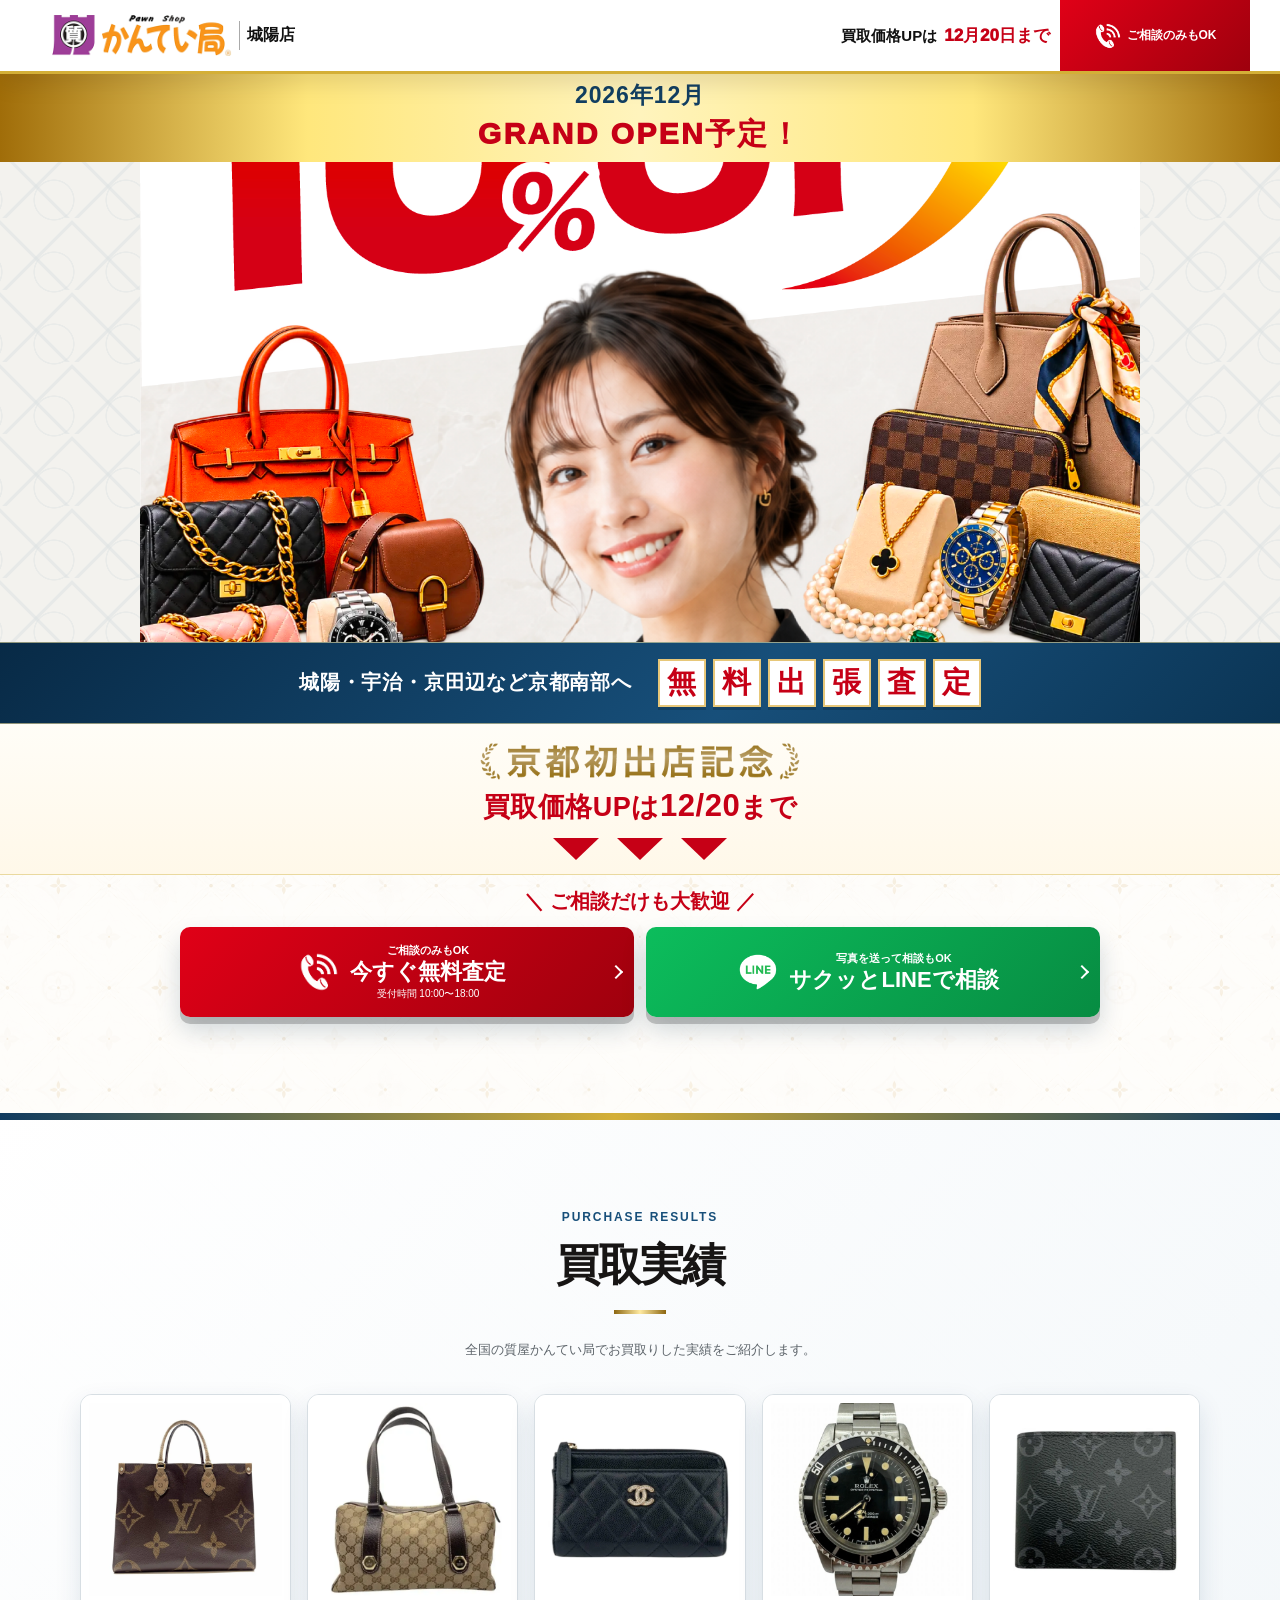
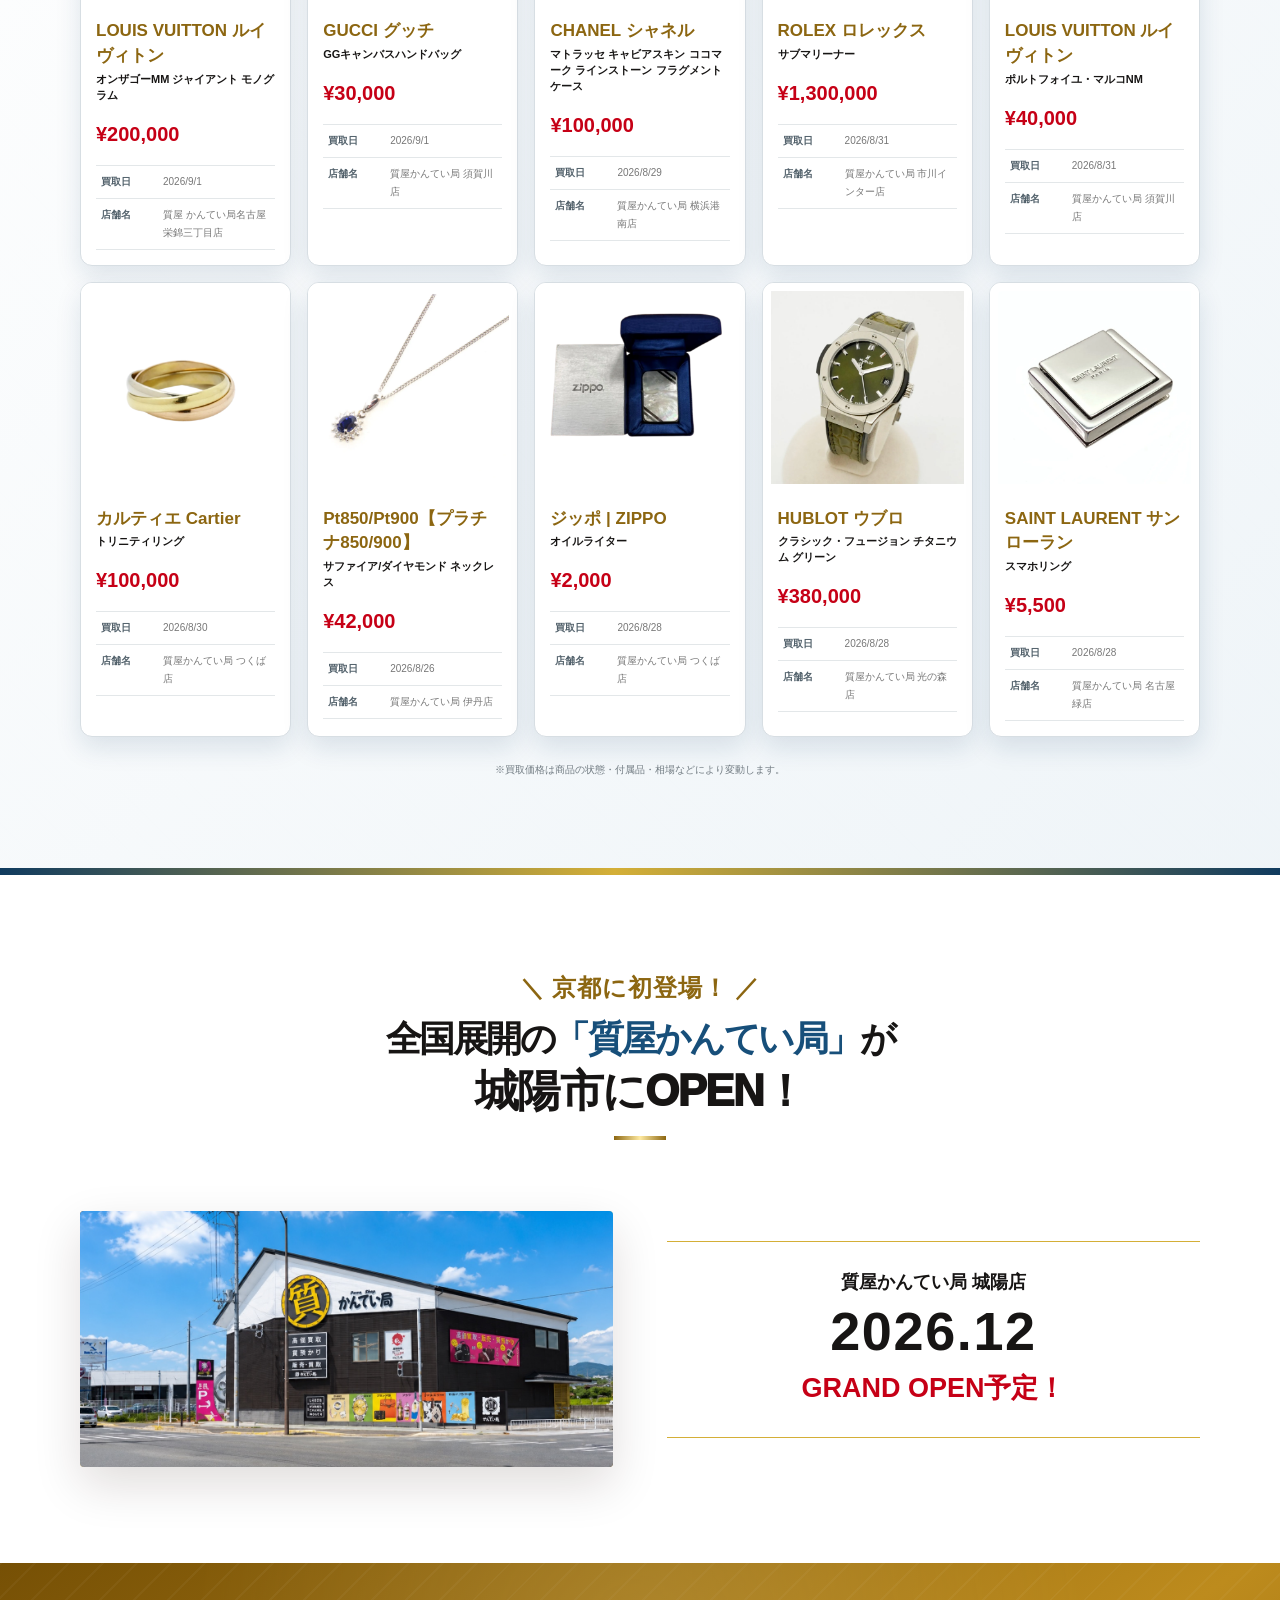
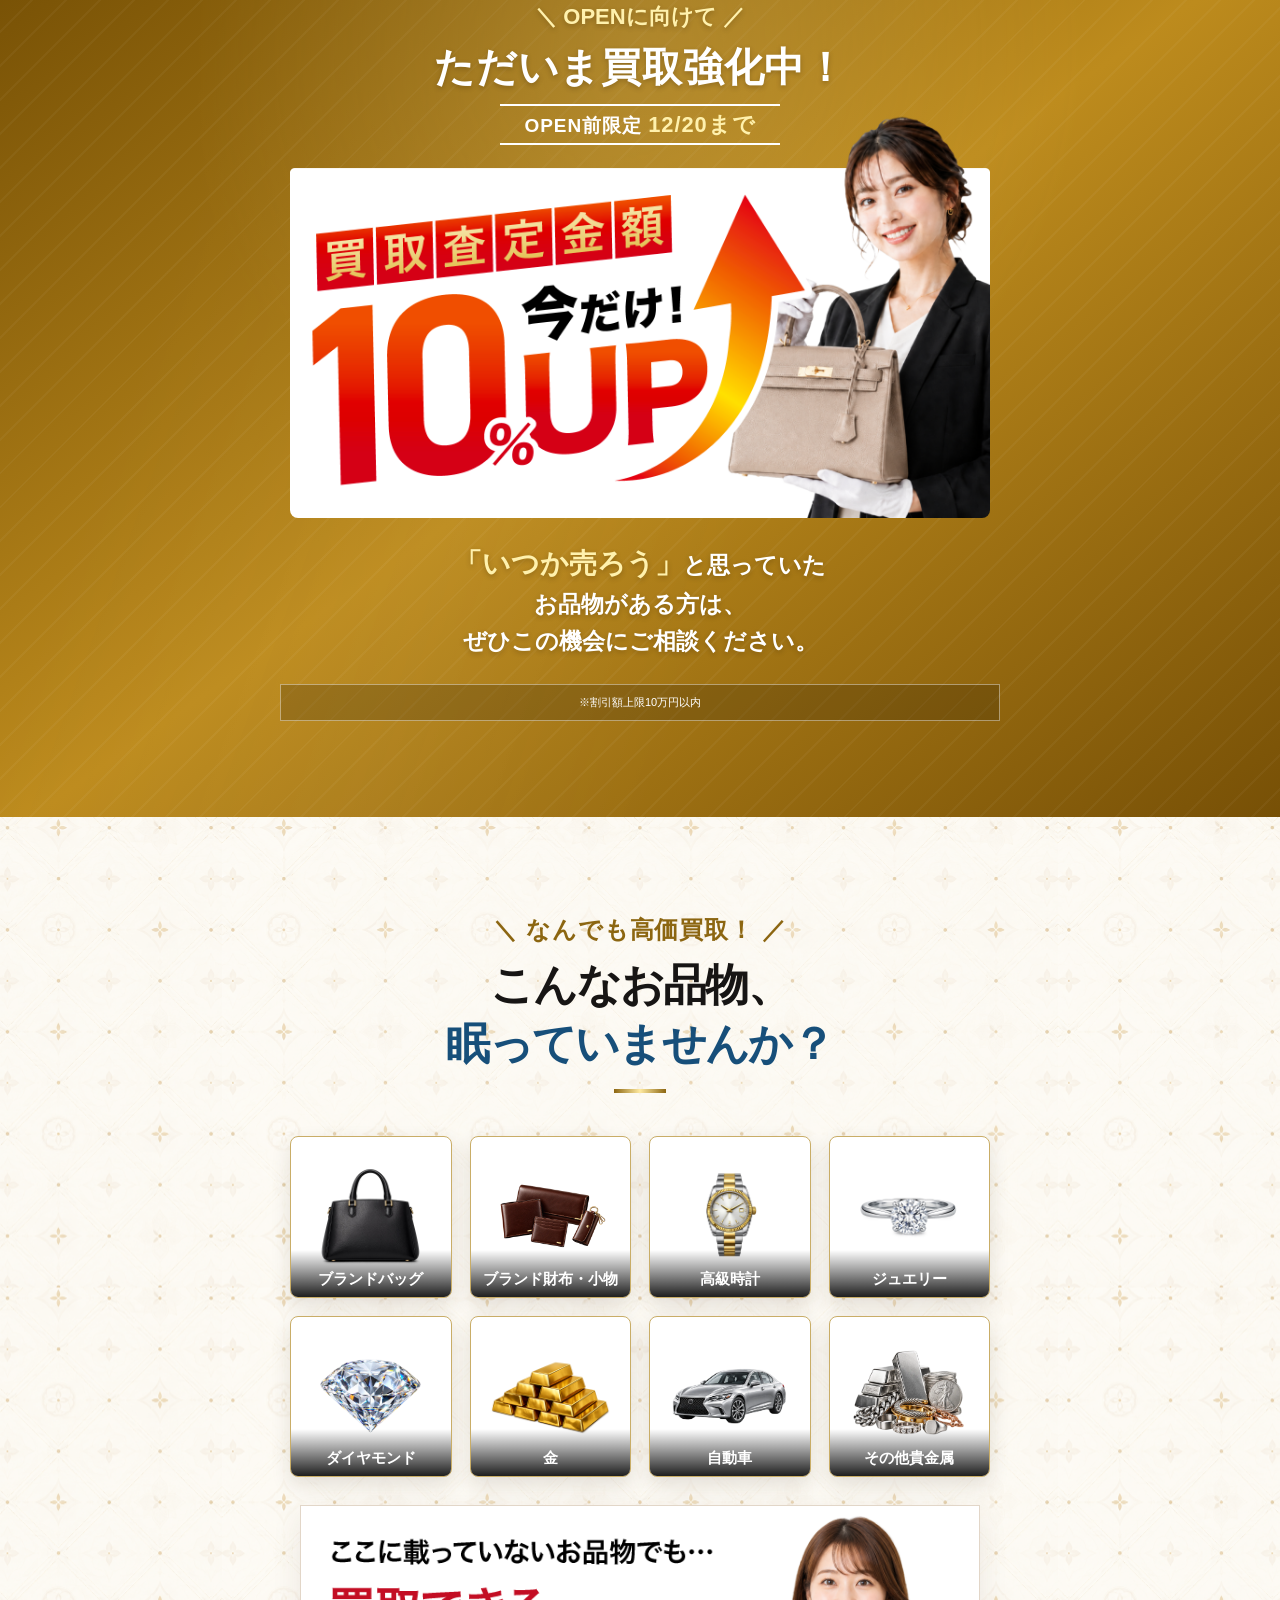
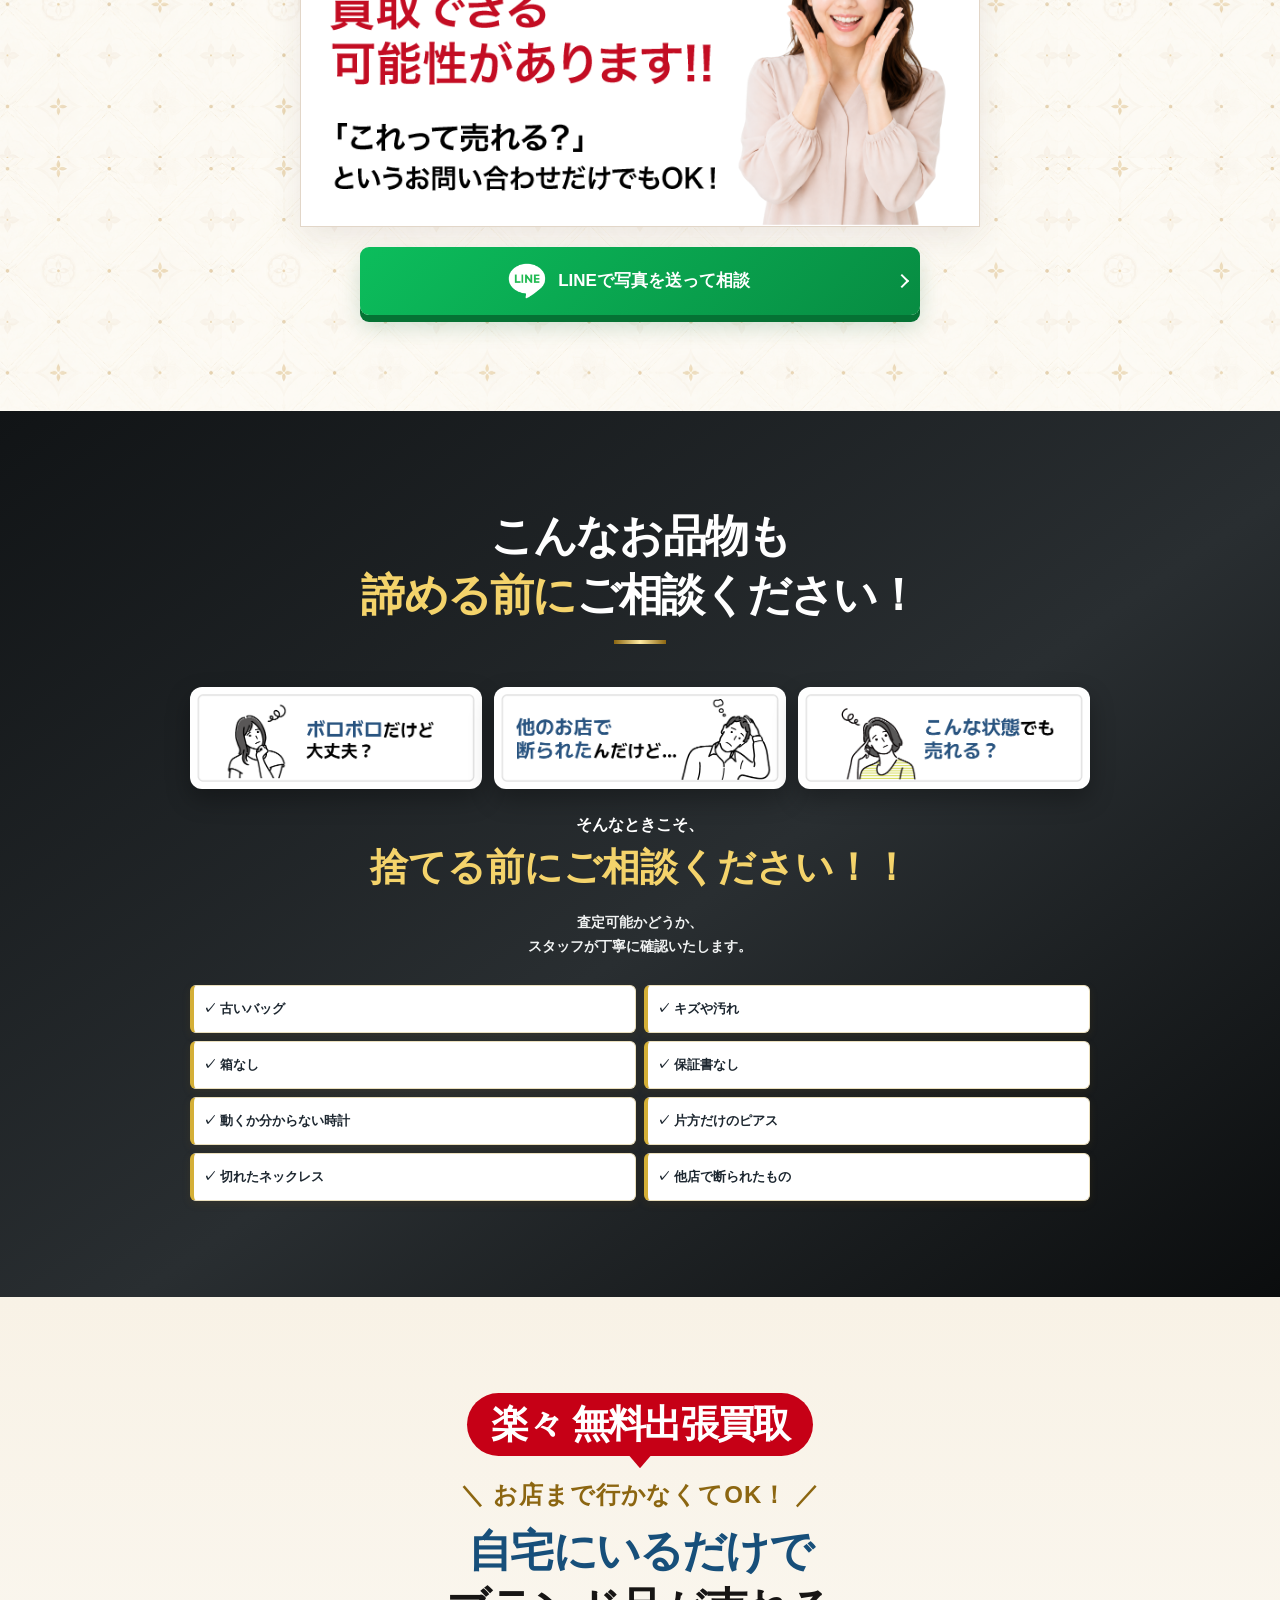
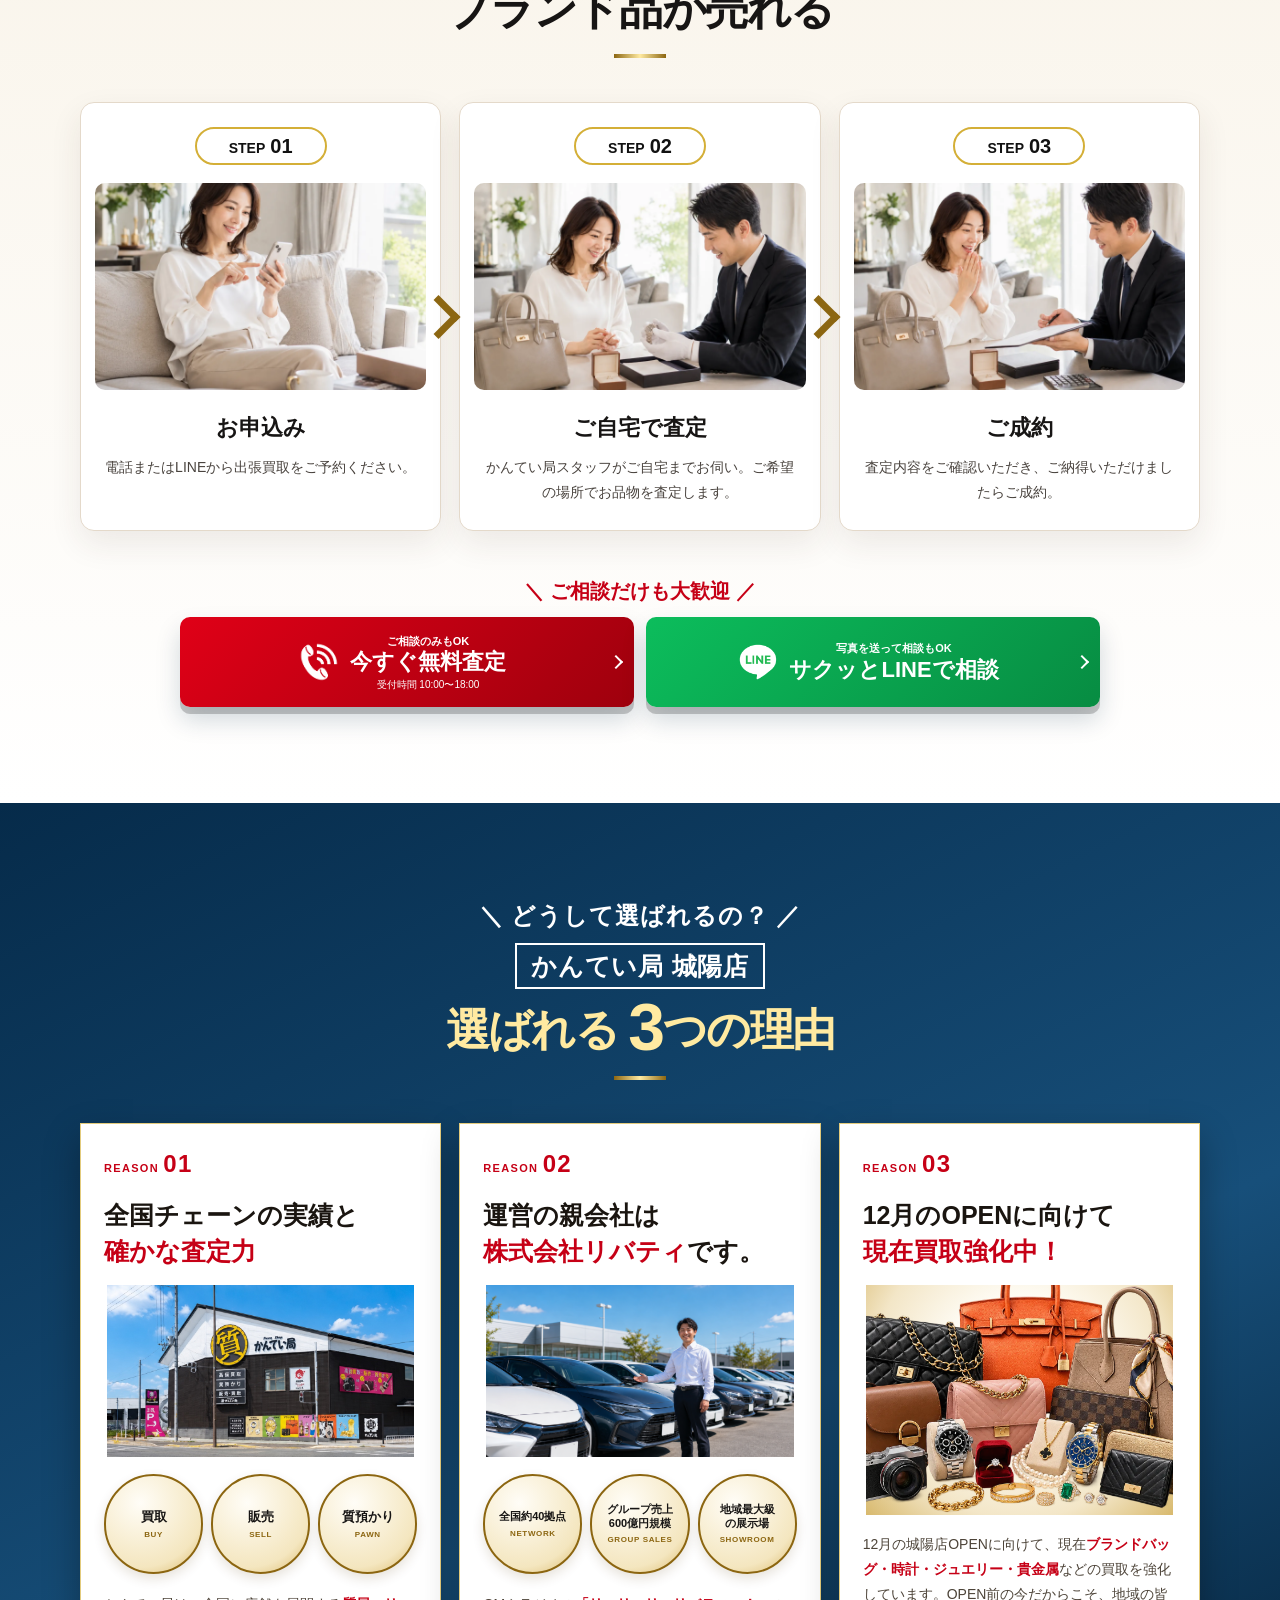
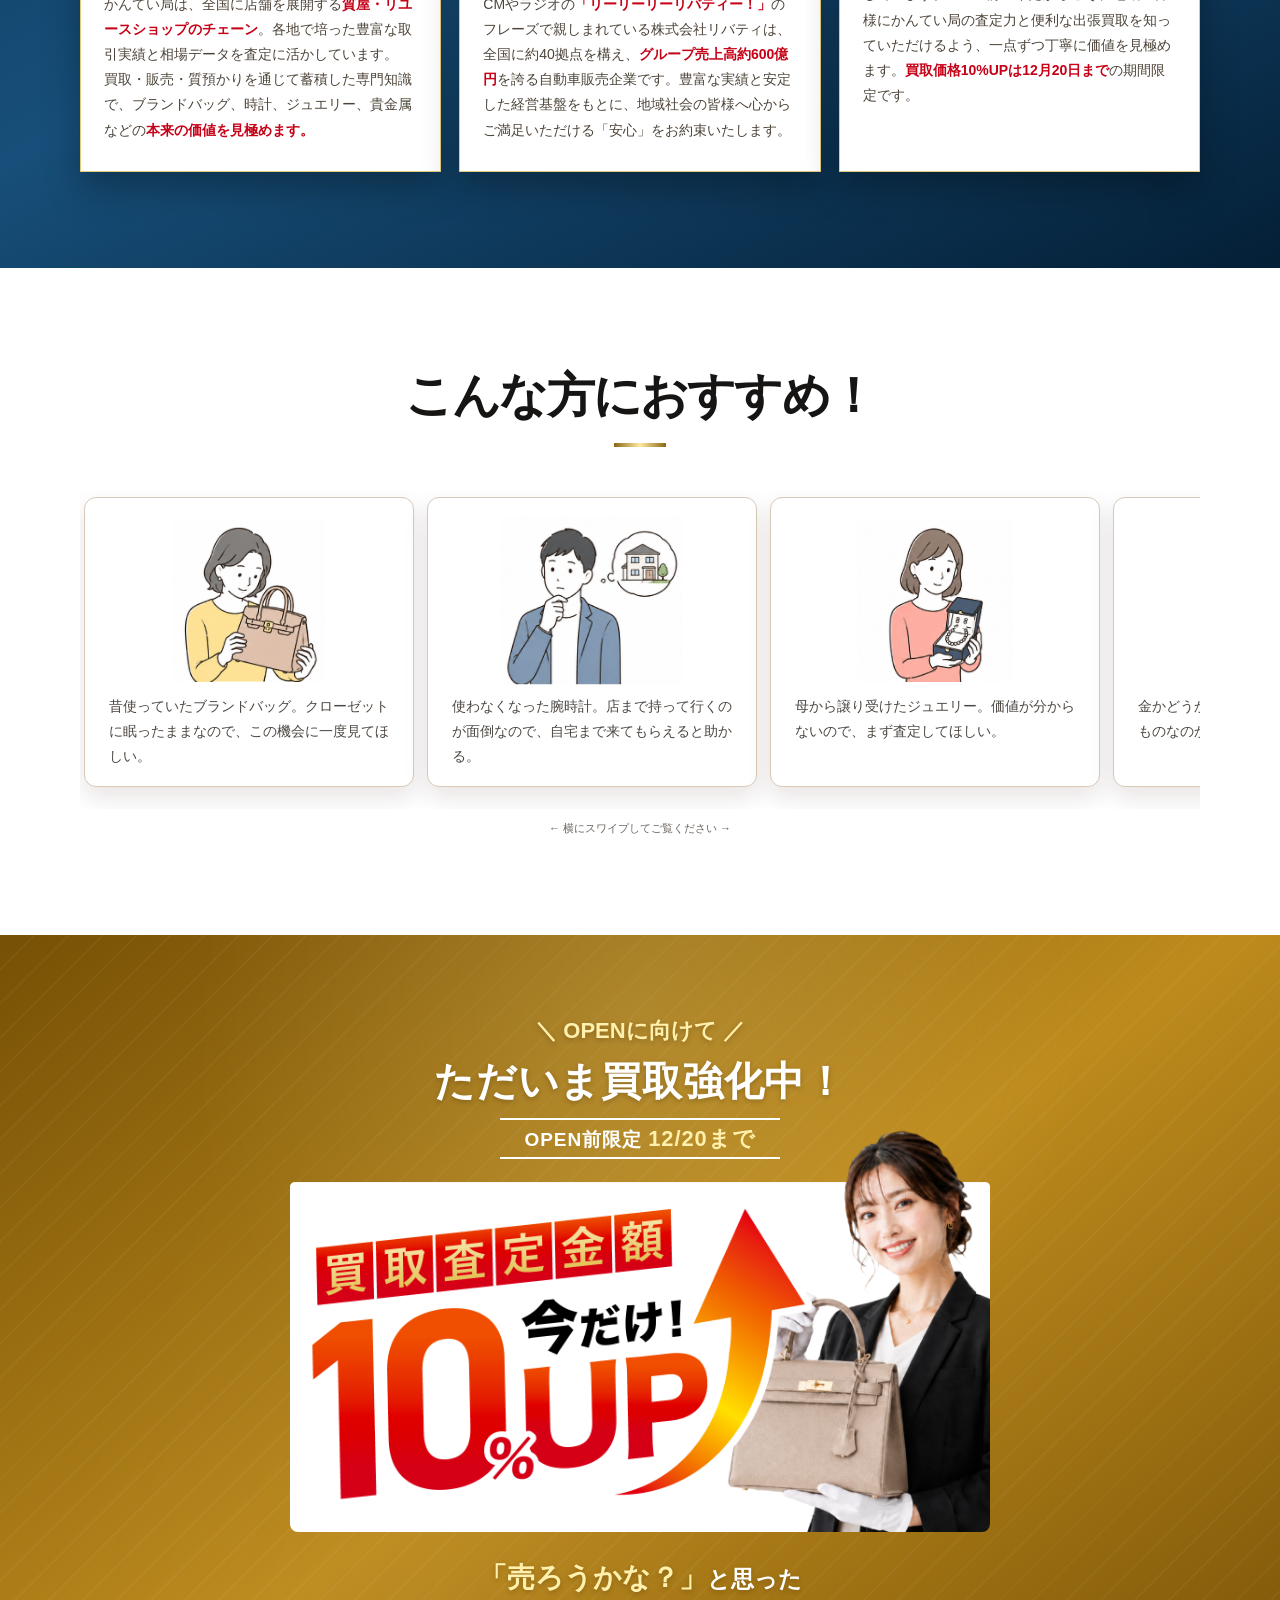
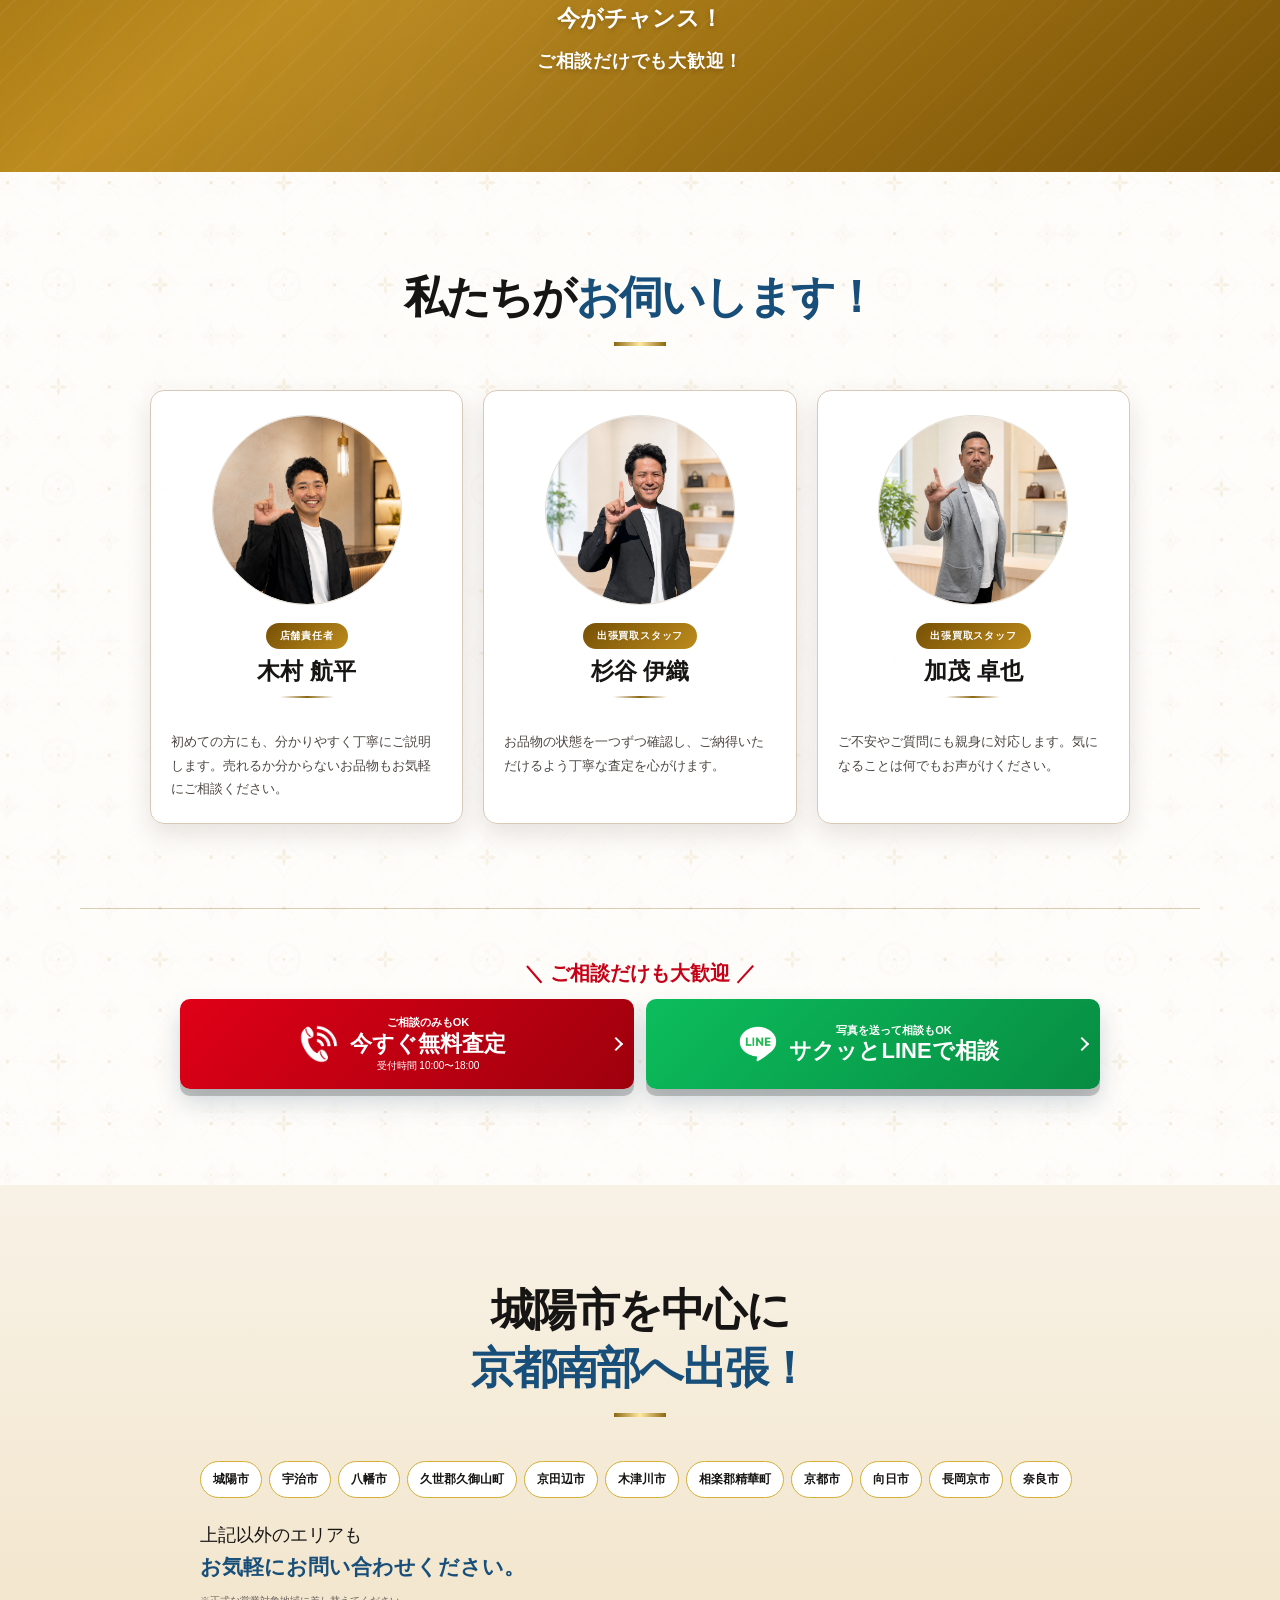
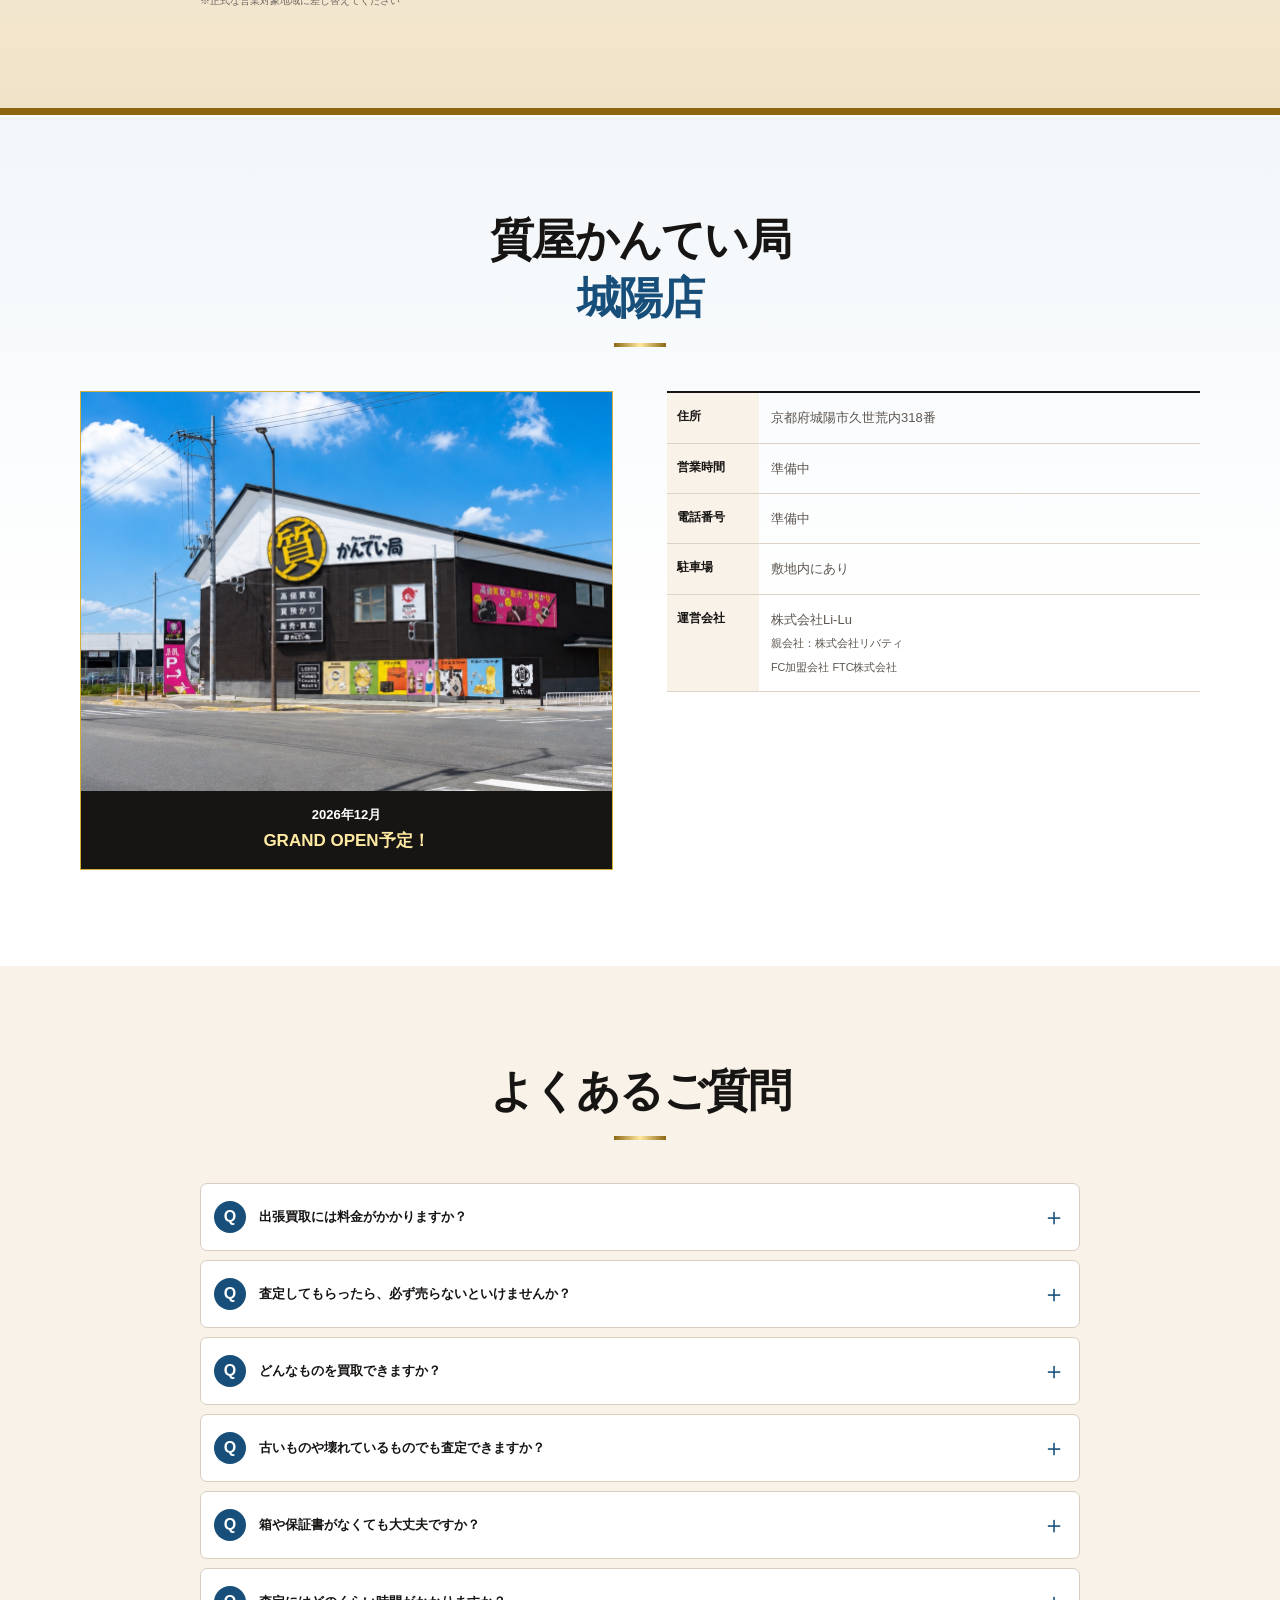
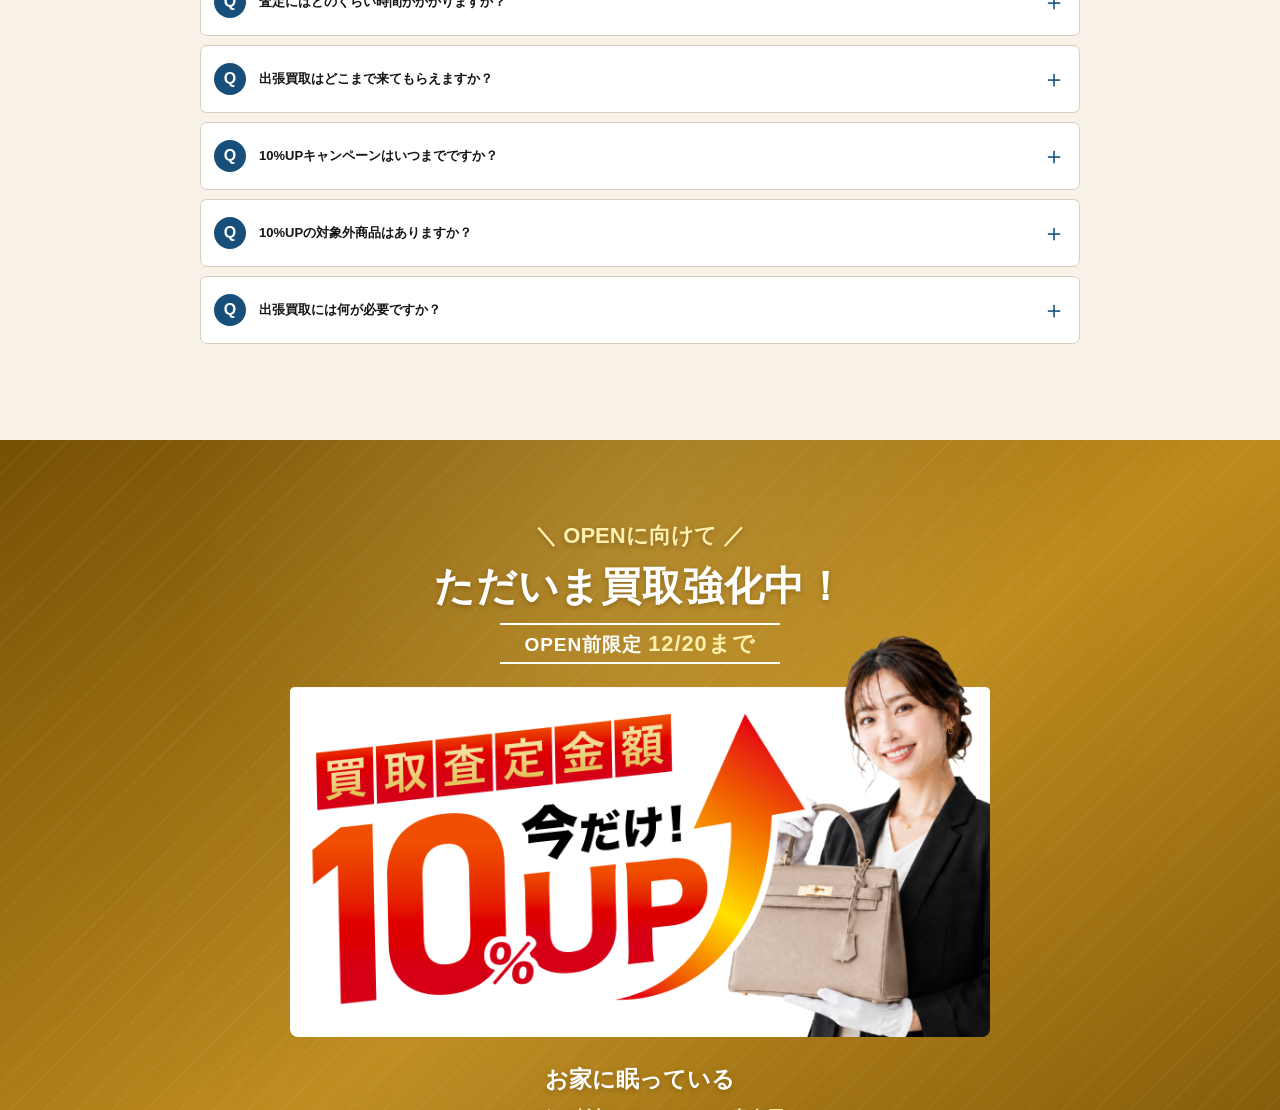
==== jyoyo-pre-lp/index.html @ ad2b8731 "Add subdirectory-ready static LP" ====
<!DOCTYPE html><html lang="ja"><head><meta charSet="utf-8"/><meta name="viewport" content="width=device-width, initial-scale=1"/><link rel="preload" href="./images/kanteikyoku-logo.png" as="image"/><link rel="preload" href="./images/phone-icon.png" as="image"/><link rel="preload" href="./images/kyoto-first-opening.png" as="image"/><link rel="preload" href="./images/line-icon.png" as="image"/><link rel="stylesheet" href="./css/style.css"><script src="./js/main.js" defer></script>
<title>質屋かんてい局 城陽店｜OPEN前限定 出張買取10%UP</title><meta name="description" content="2026年12月、質屋かんてい局 城陽店がOPEN予定。OPEN前限定で出張買取を強化中。12月20日まで買取価格10%UP。ブランドバッグ・時計・ジュエリー・金・自動車などお気軽にご相談ください。"><link rel="canonical" href="https://li-lu.libertynet.jp/jyoyo-pre-lp/"><meta property="og:title" content="質屋かんてい局 城陽店｜出張買取10%UP"><meta property="og:description" content="OPEN前の今が売りどき！12月20日まで出張買取の買取価格10%UP。"><meta property="og:type" content="website"><meta property="og:locale" content="ja_JP"><meta property="og:url" content="https://li-lu.libertynet.jp/jyoyo-pre-lp/"><meta property="og:image" content="https://li-lu.libertynet.jp/jyoyo-pre-lp/images/og.png"><meta name="twitter:card" content="summary_large_image"><meta name="twitter:title" content="質屋かんてい局 城陽店｜出張買取10%UP"><meta name="twitter:description" content="OPEN前限定。12月20日まで出張買取の買取価格10%UP。"><meta name="twitter:image" content="https://li-lu.libertynet.jp/jyoyo-pre-lp/images/og.png"><link rel="shortcut icon" href="./images/favicon.png"><link rel="icon" href="./images/favicon.png"><link rel="apple-touch-icon" href="./images/favicon.png"></head><body><noscript><iframe title="Google Tag Manager" src="https://www.googletagmanager.com/ns.html?id=GTM-MG693D6" height="0" width="0" style="display:none;visibility:hidden"></iframe></noscript><header class="site-header"><div class="header-inner"><a class="brand" href="#top" aria-label="ページ上部へ戻る"><img src="./images/kanteikyoku-logo.png" alt="質屋かんてい局" width="404" height="90"/><span>城陽店</span></a><div class="header-open"><b>買取価格UPは</b><em class="header-deadline">12月20日まで</em></div><a class="header-cta" href="tel:07014562797"><span class="button-icon phone-receiver" aria-hidden="true"><img src="./images/phone-icon.png" alt=""/></span><span class="header-cta-copy"><span>ご相談のみもOK</span></span></a></div></header><main id="top"><section class="hero" aria-labelledby="hero-title"><div class="hero-topline"><strong>2026年12月</strong><b>GRAND OPEN予定！</b></div><div class="hero-grid"><h1 id="hero-title" class="sr-only">無料出張査定で高額買取</h1><div class="hero-fv-image"><picture><source media="(min-width: 700px)" srcSet="./images/fv-pc.png"/><img src="./images/fv-sp.png" alt="買取査定金額が今だけ10%UP。出張料・査定料・キャンセル料無料" width="1500" height="2042"/></picture></div></div><div class="hero-service-band"><p>城陽・宇治・京田辺など京都南部へ</p><strong aria-label="無料出張査定"><i>無</i><i>料</i><i>出</i><i>張</i><i>査</i><i>定</i></strong></div><div class="hero-campaign-cue" aria-label="京都初出店記念 買取価格アップは12月20日まで"><p><span><img src="./images/kyoto-first-opening.png" alt="京都初出店記念" width="940" height="136"/></span><strong>買取価格UPは<em>12/20</em>まで</strong></p><div class="hero-campaign-arrows" aria-hidden="true"><i></i><i></i><i></i></div></div></section><section class="hero-cta section-pad" aria-label="出張買取のご予約"><div class="shell"><div class="reservation-block" id="reserve"><p>＼ ご相談だけも大歓迎 ／</p><div class="cta-buttons"><a class="cta-button phone" href="tel:07014562797"><span class="button-icon phone-receiver" aria-hidden="true"><img src="./images/phone-icon.png" alt=""/></span><span><small>ご相談のみもOK</small><strong>今すぐ無料査定</strong><em>受付時間 10:00〜18:00</em></span></a><a class="cta-button line" href="#store-info"><span class="button-icon line-mark" aria-hidden="true"><img src="./images/line-icon.png" alt=""/></span><span><small>写真を送って相談もOK</small><strong>サクッとLINEで相談</strong></span></a></div></div></div></section><section class="results-section section-pad" id="purchase-results"><div class="shell"><div class="section-heading"><p class="eyebrow">PURCHASE RESULTS</p><h2>買取実績</h2><span class="heading-rule" aria-hidden="true"></span></div><p class="results-lead">全国の質屋かんてい局でお買取りした実績をご紹介します。</p><div class="results-grid"><article class="result-card"><div class="result-photo"><img src="./images/purchase-result-01.webp" alt="LOUIS VUITTON ルイヴィトン オンザゴーMM ジャイアント モノグラム" width="1200" height="1200" loading="lazy"/></div><div class="result-copy"><p class="result-brand">LOUIS VUITTON ルイヴィトン</p><h3>オンザゴーMM ジャイアント モノグラム</h3><strong>¥200,000</strong><dl><div><dt>買取日</dt><dd>2026/9/1</dd></div><div><dt>店舗名</dt><dd>質屋 かんてい局名古屋栄錦三丁目店</dd></div></dl></div></article><article class="result-card"><div class="result-photo"><img src="./images/purchase-result-02.webp" alt="GUCCI グッチ GGキャンバスハンドバッグ" width="1200" height="1200" loading="lazy"/></div><div class="result-copy"><p class="result-brand">GUCCI グッチ</p><h3>GGキャンバスハンドバッグ</h3><strong>¥30,000</strong><dl><div><dt>買取日</dt><dd>2026/9/1</dd></div><div><dt>店舗名</dt><dd>質屋かんてい局 須賀川店</dd></div></dl></div></article><article class="result-card"><div class="result-photo"><img src="./images/purchase-result-03.webp" alt="CHANEL シャネル マトラッセ キャビアスキン ココマーク ラインストーン フラグメントケース" width="1200" height="1200" loading="lazy"/></div><div class="result-copy"><p class="result-brand">CHANEL シャネル</p><h3>マトラッセ キャビアスキン ココマーク ラインストーン フラグメントケース</h3><strong>¥100,000</strong><dl><div><dt>買取日</dt><dd>2026/8/29</dd></div><div><dt>店舗名</dt><dd>質屋かんてい局 横浜港南店</dd></div></dl></div></article><article class="result-card"><div class="result-photo"><img src="./images/purchase-result-04.webp" alt="ROLEX ロレックス サブマリーナー" width="1200" height="1200" loading="lazy"/></div><div class="result-copy"><p class="result-brand">ROLEX ロレックス</p><h3>サブマリーナー</h3><strong>¥1,300,000</strong><dl><div><dt>買取日</dt><dd>2026/8/31</dd></div><div><dt>店舗名</dt><dd>質屋かんてい局 市川インター店</dd></div></dl></div></article><article class="result-card"><div class="result-photo"><img src="./images/purchase-result-05.webp" alt="LOUIS VUITTON ルイヴィトン ポルトフォイユ・マルコNM" width="1200" height="1200" loading="lazy"/></div><div class="result-copy"><p class="result-brand">LOUIS VUITTON ルイヴィトン</p><h3>ポルトフォイユ・マルコNM</h3><strong>¥40,000</strong><dl><div><dt>買取日</dt><dd>2026/8/31</dd></div><div><dt>店舗名</dt><dd>質屋かんてい局 須賀川店</dd></div></dl></div></article><article class="result-card"><div class="result-photo"><img src="./images/purchase-result-06.webp" alt="カルティエ Cartier トリニティリング" width="1200" height="1200" loading="lazy"/></div><div class="result-copy"><p class="result-brand">カルティエ Cartier</p><h3>トリニティリング</h3><strong>¥100,000</strong><dl><div><dt>買取日</dt><dd>2026/8/30</dd></div><div><dt>店舗名</dt><dd>質屋かんてい局 つくば店</dd></div></dl></div></article><article class="result-card"><div class="result-photo"><img src="./images/purchase-result-07.webp" alt="Pt850/Pt900【プラチナ850/900】 サファイア/ダイヤモンド ネックレス" width="1200" height="1200" loading="lazy"/></div><div class="result-copy"><p class="result-brand">Pt850/Pt900【プラチナ850/900】</p><h3>サファイア/ダイヤモンド ネックレス</h3><strong>¥42,000</strong><dl><div><dt>買取日</dt><dd>2026/8/26</dd></div><div><dt>店舗名</dt><dd>質屋かんてい局 伊丹店</dd></div></dl></div></article><article class="result-card"><div class="result-photo"><img src="./images/purchase-result-08.webp" alt="ジッポ | ZIPPO オイルライター" width="1200" height="1200" loading="lazy"/></div><div class="result-copy"><p class="result-brand">ジッポ | ZIPPO</p><h3>オイルライター</h3><strong>¥2,000</strong><dl><div><dt>買取日</dt><dd>2026/8/28</dd></div><div><dt>店舗名</dt><dd>質屋かんてい局 つくば店</dd></div></dl></div></article><article class="result-card"><div class="result-photo"><img src="./images/purchase-result-09.webp" alt="HUBLOT ウブロ クラシック・フュージョン チタニウム グリーン" width="1200" height="1200" loading="lazy"/></div><div class="result-copy"><p class="result-brand">HUBLOT ウブロ</p><h3>クラシック・フュージョン チタニウム グリーン</h3><strong>¥380,000</strong><dl><div><dt>買取日</dt><dd>2026/8/28</dd></div><div><dt>店舗名</dt><dd>質屋かんてい局 光の森店</dd></div></dl></div></article><article class="result-card"><div class="result-photo"><img src="./images/purchase-result-10.webp" alt="SAINT LAURENT サンローラン スマホリング" width="1200" height="1200" loading="lazy"/></div><div class="result-copy"><p class="result-brand">SAINT LAURENT サンローラン</p><h3>スマホリング</h3><strong>¥5,500</strong><dl><div><dt>買取日</dt><dd>2026/8/28</dd></div><div><dt>店舗名</dt><dd>質屋かんてい局 名古屋緑店</dd></div></dl></div></article></div><p class="results-note">※買取価格は商品の状態・付属品・相場などにより変動します。</p></div></section><section class="open-section section-pad" id="open"><div class="shell open-grid"><div class="open-copy"><div class="section-heading"><h2><small class="section-subtitle">＼ 京都に初登場！ ／</small><b class="open-one-line">全国展開の<em>「質屋かんてい局」</em>が</b>城陽市にOPEN！</h2><span class="heading-rule" aria-hidden="true"></span></div></div><figure class="store-photo gold-frame"><img src="./images/store.jpg" alt="質屋かんてい局 城陽店の店舗外観" width="1448" height="1086" loading="lazy"/></figure><div class="open-date"><span>質屋かんてい局 城陽店</span><strong>2026.12</strong><b>GRAND OPEN予定！</b></div></div></section><section class="why-section section-pad" id="why"><div class="shell why-grid"><div class="campaign-offer"><div class="campaign-section-heading"><span>＼ OPENに向けて ／</span><strong>ただいま買取強化中！</strong><b class="campaign-section-deadline">OPEN前限定 <em>12/20まで</em></b></div><figure class="campaign-image"><picture><source media="(min-width: 768px)" srcSet="./images/campaign-simple-pc-20260901-v2.png"/><img src="./images/campaign-simple-sp.png" alt="買取査定金額が今だけ10%UP" width="1500" height="898" loading="lazy"/></picture></figure><p class="campaign-message"><strong>「いつか売ろう」</strong>と思っていた<br/>お品物がある方は、<br/>ぜひこの機会にご相談ください。</p></div></div><div class="campaign-terms">※割引額上限10万円以内</div></section><section class="categories-section section-pad"><div class="shell"><div class="section-heading"><p class="eyebrow">＼ なんでも高価買取！ ／</p><h2>こんなお品物、<br/><em>眠っていませんか？</em></h2><span class="heading-rule" aria-hidden="true"></span></div><div class="category-grid"><article class="category-card"><img src="./images/bag-01.jpg" alt="ブランドバッグのイメージ" width="1024" height="1024" loading="lazy"/><h3>ブランドバッグ</h3></article><article class="category-card category-card--cutout"><img src="./images/wallet.webp" alt="ブランド財布・小物のイメージ" width="1024" height="1024" loading="lazy"/><h3>ブランド財布・小物</h3></article><article class="category-card"><img src="./images/watch.jpg" alt="高級時計のイメージ" width="1024" height="1024" loading="lazy"/><h3>高級時計</h3></article><article class="category-card"><img src="./images/jewelry-01.jpg" alt="ジュエリーのイメージ" width="1024" height="1024" loading="lazy"/><h3>ジュエリー</h3></article><article class="category-card category-card--cutout"><img src="./images/diamond.webp" alt="ダイヤモンドのイメージ" width="1024" height="1024" loading="lazy"/><h3>ダイヤモンド</h3></article><article class="category-card"><img src="./images/gold.jpg" alt="金のイメージ" width="1024" height="1024" loading="lazy"/><h3>金</h3></article><article class="category-card category-card--cutout"><img src="./images/car.webp" alt="自動車のイメージ" width="1024" height="1024" loading="lazy"/><h3>自動車</h3></article><article class="category-card category-card--cutout"><img src="./images/precious-metals.webp" alt="その他貴金属のイメージ" width="1024" height="1024" loading="lazy"/><h3>その他貴金属</h3></article></div><div class="category-note"><picture><source media="(min-width: 768px)" srcSet="./images/category-possibility-pc.png"/><img src="./images/category-possibility-sp.png" alt="買取できる可能性があります。女性スタッフがご案内します" width="750" height="354" loading="lazy"/></picture></div><a class="single-line-cta" href="#store-info"><span class="button-icon line-mark" aria-hidden="true"><img src="./images/line-icon.png" alt=""/></span><span>LINEで写真を送って相談</span><b>›</b></a></div></section><section class="condition-section section-pad"><div class="shell condition-grid"><div><div class="section-heading"><h2>こんなお品物も<br/><b class="condition-heading-line"><em>諦める前に</em><i class="condition-heading-break"><br/></i>ご相談ください！</b></h2><span class="heading-rule" aria-hidden="true"></span></div><div class="condition-concern-images" aria-label="よくあるご相談"><article class="concern-visual-card"><img src="./images/concern-a.png" alt="ボロボロだけど大丈夫？" width="634" height="217" loading="lazy"/></article><article class="concern-visual-card"><img src="./images/concern-b.png" alt="他のお店で断られたんだけど" width="634" height="217" loading="lazy"/></article><article class="concern-visual-card"><img src="./images/concern-c.png" alt="こんな状態でも売れる？" width="634" height="217" loading="lazy"/></article></div><div class="condition-message"><p>そんなときこそ、</p><strong>捨てる前にご相談ください！！</strong><span>査定可能かどうか、<br/>スタッフが丁寧に確認いたします。</span></div><div class="concern-grid"><span>✓ <!-- -->古いバッグ</span><span>✓ <!-- -->キズや汚れ</span><span>✓ <!-- -->箱なし</span><span>✓ <!-- -->保証書なし</span><span>✓ <!-- -->動くか分からない時計</span><span>✓ <!-- -->片方だけのピアス</span><span>✓ <!-- -->切れたネックレス</span><span>✓ <!-- -->他店で断られたもの</span></div></div></div></section><section class="steps-section section-pad"><div class="shell"><div class="section-heading"><h2><span class="steps-title">楽々 無料出張買取</span><small class="section-subtitle">＼ お店まで行かなくてOK！ ／</small><em>自宅にいるだけで</em><br/>ブランド品が売れる</h2><span class="heading-rule" aria-hidden="true"></span></div><div class="steps-grid"><article class="step-card"><div class="step-number"><span>STEP</span> <b>01</b></div><figure class="step-photo"><img src="./images/step-01.webp" alt="お申込みのイメージ" width="1448" height="1086" loading="lazy"/></figure><h3>お申込み</h3><p>電話またはLINEから出張買取をご予約ください。</p></article><article class="step-card"><div class="step-number"><span>STEP</span> <b>02</b></div><figure class="step-photo"><img src="./images/step-02.webp" alt="ご自宅で査定のイメージ" width="1448" height="1086" loading="lazy"/></figure><h3>ご自宅で査定</h3><p>かんてい局スタッフがご自宅までお伺い。ご希望の場所でお品物を査定します。</p></article><article class="step-card"><div class="step-number"><span>STEP</span> <b>03</b></div><figure class="step-photo"><img src="./images/step-03.webp" alt="ご成約のイメージ" width="1448" height="1086" loading="lazy"/></figure><h3>ご成約</h3><p>査定内容をご確認いただき、ご納得いただけましたらご成約。</p></article></div><div class="reservation-block" id="reserve"><p>＼ ご相談だけも大歓迎 ／</p><div class="cta-buttons"><a class="cta-button phone" href="tel:07014562797"><span class="button-icon phone-receiver" aria-hidden="true"><img src="./images/phone-icon.png" alt=""/></span><span><small>ご相談のみもOK</small><strong>今すぐ無料査定</strong><em>受付時間 10:00〜18:00</em></span></a><a class="cta-button line" href="#store-info"><span class="button-icon line-mark" aria-hidden="true"><img src="./images/line-icon.png" alt=""/></span><span><small>写真を送って相談もOK</small><strong>サクッとLINEで相談</strong></span></a></div></div></div></section><section class="reasons-section section-pad"><div class="shell"><div class="section-heading light"><h2><small class="section-subtitle">＼ どうして選ばれるの？ ／</small><span class="reasons-store-label">かんてい局 城陽店</span><em class="reasons-main-title">選ばれる <b>3</b>つの理由</em></h2><span class="heading-rule" aria-hidden="true"></span></div><div class="reasons-grid"><article class="reason-card reason-brand"><span>REASON <b>01</b></span><h3>全国チェーンの実績と<br/><em>確かな査定力</em></h3><figure class="reason-store"><img src="./images/store.jpg" alt="質屋かんてい局 城陽店の外観" width="1448" height="1086" loading="lazy"/></figure><div class="reason-services"><span><b>買取</b>BUY</span><span><b>販売</b>SELL</span><span><b>質預かり</b>PAWN</span></div><p>かんてい局は、全国に店舗を展開する<strong>質屋・リユースショップのチェーン</strong>。各地で培った豊富な取引実績と相場データを査定に活かしています。</p><p>買取・販売・質預かりを通じて蓄積した専門知識で、ブランドバッグ、時計、ジュエリー、貴金属などの<strong>本来の価値を見極めます。</strong></p></article><article class="reason-card liberty"><span>REASON <b>02</b></span><h3>運営の親会社は<br/><em>株式会社リバティ</em>です。</h3><figure class="reason-store"><img src="./images/reason-02-car-lot-staff.png" alt="自動車展示場で車をご案内する爽やかなスタッフのイメージ" width="1536" height="1152" loading="lazy"/></figure><div class="reason-services reason-liberty-stats"><span><b>全国約40拠点</b>NETWORK</span><span><b>グループ売上<br/>600億円規模</b>GROUP SALES</span><span><b>地域最大級<br/>の展示場</b>SHOWROOM</span></div><p>CMやラジオの<strong>「リーリーリーリバティー！」</strong>のフレーズで親しまれている株式会社リバティは、全国に約40拠点を構え、<strong>グループ売上高約600億円</strong>を誇る自動車販売企業です。豊富な実績と安定した経営基盤をもとに、地域社会の皆様へ心からご満足いただける「安心」をお約束いたします。</p></article><article class="reason-card campaign"><span>REASON <b>03</b></span><h3>12月のOPENに向けて<br/><em>現在買取強化中！</em></h3><figure class="reason-store reason-product-image"><img src="./images/reason-03.webp" alt="買取強化中のブランドバッグ、時計、ジュエリー" width="1254" height="1254" loading="lazy"/></figure><p>12月の城陽店OPENに向けて、現在<strong>ブランドバッグ・時計・ジュエリー・貴金属</strong>などの買取を強化しています。OPEN前の今だからこそ、地域の皆様にかんてい局の査定力と便利な出張買取を知っていただけるよう、一点ずつ丁寧に価値を見極めます。<strong>買取価格10%UPは12月20日まで</strong>の期間限定です。</p></article></div></div></section><section class="consultation-section section-pad"><div class="shell"><div class="section-heading"><h2><b class="recommend-title">こんな方におすすめ！</b></h2><span class="heading-rule" aria-hidden="true"></span></div><div class="consultation-scroll"><article class="consultation-card"><div class="consultation-person" aria-label="女性のご相談イメージ"><img src="./images/consultation-recommend-01.png" alt="" width="178" height="187" loading="lazy"/></div><p>昔使っていたブランドバッグ。クローゼットに眠ったままなので、この機会に一度見てほしい。</p></article><article class="consultation-card"><div class="consultation-person" aria-label="男性のご相談イメージ"><img src="./images/consultation-recommend-02.png" alt="" width="178" height="187" loading="lazy"/></div><p>使わなくなった腕時計。店まで持って行くのが面倒なので、自宅まで来てもらえると助かる。</p></article><article class="consultation-card"><div class="consultation-person" aria-label="女性のご相談イメージ"><img src="./images/consultation-recommend-03.png" alt="" width="178" height="187" loading="lazy"/></div><p>母から譲り受けたジュエリー。価値が分からないので、まず査定してほしい。</p></article><article class="consultation-card"><div class="consultation-person" aria-label="女性のご相談イメージ"><img src="./images/consultation-recommend-04.png" alt="" width="178" height="187" loading="lazy"/></div><p>金かどうか分からないアクセサリー。売れるものなのか確認したい。</p></article><article class="consultation-card"><div class="consultation-person" aria-label="男性のご相談イメージ"><img src="./images/consultation-recommend-05.png" alt="" width="178" height="187" loading="lazy"/></div><p>箱をなくしてしまった時計でも査定できるか知りたい。</p></article></div><p class="swipe-hint">← 横にスワイプしてご覧ください →</p></div></section><section class="big-cta section-pad"><div class="shell why-grid campaign-repeat-grid"><div class="campaign-offer"><div class="campaign-section-heading"><span>＼ OPENに向けて ／</span><strong>ただいま買取強化中！</strong><b class="campaign-section-deadline">OPEN前限定 <em>12/20まで</em></b></div><figure class="campaign-image"><picture><source media="(min-width: 768px)" srcSet="./images/campaign-simple-pc-20260901-v2.png"/><img src="./images/campaign-simple-sp.png" alt="買取査定金額が今だけ10%UP" width="1500" height="898" loading="lazy"/></picture></figure><p class="campaign-message"><strong>「売ろうかな？」</strong>と思った<br/>今がチャンス！<span class="campaign-message-note">ご相談だけでも大歓迎！</span></p></div></div></section><section class="staff-section section-pad"><div class="shell staff-intro"><div class="section-heading"><h2>私たちが<br/><em>お伺いします！</em></h2><span class="heading-rule" aria-hidden="true"></span></div><div class="staff-members"><article class="staff-card"><figure><img src="./images/staff.jpg" alt="店舗責任者 木村航平" width="1448" height="1086" loading="lazy"/></figure><div class="staff-name"><small>店舗責任者</small><strong>木村 航平</strong></div><p>初めての方にも、分かりやすく丁寧にご説明します。売れるか分からないお品物もお気軽にご相談ください。</p></article><article class="staff-card"><figure><img src="./images/staff-sugitani-clean.png" alt="出張買取スタッフ 杉谷伊織" width="1448" height="1086" loading="lazy"/></figure><div class="staff-name"><small>出張買取スタッフ</small><strong>杉谷 伊織</strong></div><p>お品物の状態を一つずつ確認し、ご納得いただけるよう丁寧な査定を心がけます。</p></article><article class="staff-card"><figure><img src="./images/staff-kamo-clean.png" alt="出張買取スタッフ 加茂卓也" width="1448" height="1086" loading="lazy"/></figure><div class="staff-name"><small>出張買取スタッフ</small><strong>加茂 卓也</strong></div><p>ご不安やご質問にも親身に対応します。気になることは何でもお声がけください。</p></article></div></div><div class="shell"><div class="reservation-block" id="reserve"><p>＼ ご相談だけも大歓迎 ／</p><div class="cta-buttons"><a class="cta-button phone" href="tel:07014562797"><span class="button-icon phone-receiver" aria-hidden="true"><img src="./images/phone-icon.png" alt=""/></span><span><small>ご相談のみもOK</small><strong>今すぐ無料査定</strong><em>受付時間 10:00〜18:00</em></span></a><a class="cta-button line" href="#store-info"><span class="button-icon line-mark" aria-hidden="true"><img src="./images/line-icon.png" alt=""/></span><span><small>写真を送って相談もOK</small><strong>サクッとLINEで相談</strong></span></a></div></div></div></section><section class="area-section section-pad"><div class="shell area-content"><div class="section-heading"><h2>城陽市を中心に<br/><em>京都南部へ出張！</em></h2><span class="heading-rule" aria-hidden="true"></span></div><div class="area-list"><span>城陽市</span><span>宇治市</span><span>八幡市</span><span>久世郡久御山町</span><span>京田辺市</span><span>木津川市</span><span>相楽郡精華町</span><span>京都市</span><span>向日市</span><span>長岡京市</span><span>奈良市</span></div><p class="area-note">上記以外のエリアも<br/><strong>お気軽にお問い合わせください。</strong><br/><small>※正式な営業対象地域に差し替えてください</small></p></div></section><section class="store-section section-pad" id="store-info"><div class="shell"><div class="section-heading"><h2>質屋かんてい局<br/><em>城陽店</em></h2><span class="heading-rule" aria-hidden="true"></span></div><div class="store-grid"><figure><div class="store-image-crop"><img src="./images/store.jpg" alt="質屋かんてい局 城陽店 店舗外観" width="1448" height="1086" loading="lazy"/></div><figcaption>2026年12月<b>GRAND OPEN予定！</b></figcaption></figure><dl class="store-details"><div><dt>住所</dt><dd>京都府城陽市久世荒内318番</dd></div><div><dt>営業時間</dt><dd>準備中</dd></div><div><dt>電話番号</dt><dd>準備中</dd></div><div><dt>駐車場</dt><dd>敷地内にあり</dd></div><div><dt>運営会社</dt><dd>株式会社Li-Lu<br/><small>親会社：株式会社リバティ<br/>FC加盟会社 FTC株式会社</small></dd></div></dl></div></div></section><section class="faq-section section-pad"><div class="shell faq-shell"><div class="section-heading"><h2>よくあるご質問</h2><span class="heading-rule" aria-hidden="true"></span></div><div class="faq-list"><details><summary><span>Q</span><b>出張買取には料金がかかりますか？</b><i aria-hidden="true">＋</i></summary><div class="faq-answer"><span>A</span><p>※出張料・査定料など、正式な料金体系を入力してください。</p></div></details><details><summary><span>Q</span><b>査定してもらったら、必ず売らないといけませんか？</b><i aria-hidden="true">＋</i></summary><div class="faq-answer"><span>A</span><p>※キャンセル可否・費用など、正式な運用回答を入力してください。</p></div></details><details><summary><span>Q</span><b>どんなものを買取できますか？</b><i aria-hidden="true">＋</i></summary><div class="faq-answer"><span>A</span><p>ブランドバッグ・時計・ジュエリー・貴金属などを取り扱う予定です。詳しい対象品はご予約時にご確認ください。</p></div></details><details><summary><span>Q</span><b>古いものや壊れているものでも査定できますか？</b><i aria-hidden="true">＋</i></summary><div class="faq-answer"><span>A</span><p>状態やお品物によって異なります。査定可能かどうか、まずは電話またはLINEでご相談ください。</p></div></details><details><summary><span>Q</span><b>箱や保証書がなくても大丈夫ですか？</b><i aria-hidden="true">＋</i></summary><div class="faq-answer"><span>A</span><p>お品物によって異なります。付属品がない場合も、まずはご相談ください。</p></div></details><details><summary><span>Q</span><b>査定にはどのくらい時間がかかりますか？</b><i aria-hidden="true">＋</i></summary><div class="faq-answer"><span>A</span><p>※品数や訪問条件に応じた、正式な所要時間の目安を入力してください。</p></div></details><details><summary><span>Q</span><b>出張買取はどこまで来てもらえますか？</b><i aria-hidden="true">＋</i></summary><div class="faq-answer"><span>A</span><p>城陽市を中心に京都南部などを想定しています。正式な対象エリアはご予約時にご確認ください。</p></div></details><details><summary><span>Q</span><b>10%UPキャンペーンはいつまでですか？</b><i aria-hidden="true">＋</i></summary><div class="faq-answer"><span>A</span><p>2026年12月20日までの予定です。適用条件は確定後に本ページでご案内します。</p></div></details><details><summary><span>Q</span><b>10%UPの対象外商品はありますか？</b><i aria-hidden="true">＋</i></summary><div class="faq-answer"><span>A</span><p>※対象商品・上限金額・対象外品・その他の適用条件を入力してください。</p></div></details><details><summary><span>Q</span><b>出張買取には何が必要ですか？</b><i aria-hidden="true">＋</i></summary><div class="faq-answer"><span>A</span><p>※本人確認書類など、正式に必要なものを入力してください。</p></div></details></div></div></section><section class="final-cta section-pad"><div class="final-frame shell"><div class="campaign-offer"><div class="campaign-section-heading"><span>＼ OPENに向けて ／</span><strong>ただいま買取強化中！</strong><b class="campaign-section-deadline">OPEN前限定 <em>12/20まで</em></b></div><figure class="campaign-image"><picture><source media="(min-width: 768px)" srcSet="./images/campaign-simple-pc-20260901-v2.png"/><img src="./images/campaign-simple-sp.png" alt="買取査定金額が今だけ10%UP" width="1500" height="898" loading="lazy"/></picture></figure><p class="campaign-message">お家に眠っている<br/><strong class="campaign-products">バッグ・時計・ジュエリー・貴金属</strong><br/>この機会に一度<br/>査定してみませんか？</p></div></div></section><section class="final-cta-followup" aria-label="出張買取のご予約"><div class="final-cta-followup-inner shell"><b>＼ ご相談だけも大歓迎 ／</b><div class="cta-buttons"><a class="cta-button phone" href="tel:07014562797"><span class="button-icon phone-receiver" aria-hidden="true"><img src="./images/phone-icon.png" alt=""/></span><span><small>ご相談のみもOK</small><strong>今すぐ無料査定</strong><em>受付時間 10:00〜18:00</em></span></a><a class="cta-button line" href="#store-info"><span class="button-icon line-mark" aria-hidden="true"><img src="./images/line-icon.png" alt=""/></span><span><small>写真を送って相談もOK</small><strong>サクッとLINEで相談</strong></span></a></div></div></section></main><footer class="site-footer"><div class="shell footer-content"><strong>かんてい局 城陽店</strong><p>古物商許可番号：京都府公安委員会 第611092530082号（株式会社Li-Lu）</p><nav class="footer-links" aria-label="フッターリンク"><span class="footer-link-placeholder">プライバシーポリシー</span><i>｜</i><span class="footer-link-placeholder">特定商取引法に基づく表記</span><i>｜</i><span class="footer-link-placeholder">利用規約</span></nav></div><p class="copyright">© 2026 質屋かんてい局 城陽店</p></footer><nav class="mobile-sticky" aria-label="出張買取のご予約"><a href="tel:07014562797"><span class="button-icon phone-receiver" aria-hidden="true"><img src="./images/phone-icon.png" alt=""/></span><span>今すぐ<br/><b>無料査定</b></span></a><a href="#store-info"><span class="button-icon line-mark" aria-hidden="true"><img src="./images/line-icon.png" alt=""/></span><span>LINEで<br/><b>相談</b></span></a></nav></body></html>
---- jyoyo-pre-lp/css/style.css ----
:root{--red:#174f7a;--red-dark:#103b5f;--red-deep:#092a46;--gold:#d4af37;--gold-light:#ffeaa1;--gold-dark:#8c6611;--ink:#171514;--muted:#6c6560;--cream:#f8f2e8;--paper:#fffdf9;--line:#e4d9ca;--green:#08a84e;--shell:1120px;--shadow:0 18px 48px #240c0624}*{box-sizing:border-box}.sr-only{clip:rect(0, 0, 0, 0);white-space:nowrap;border:0;width:1px;height:1px;padding:0;position:absolute;overflow:hidden}html{scroll-behavior:smooth;scroll-padding-top:76px;overflow-x:hidden}body{color:var(--ink);background:var(--paper);-webkit-font-smoothing:antialiased;margin:0;padding-bottom:72px;font-family:Hiragino Kaku Gothic ProN,Yu Gothic,Meiryo,sans-serif;font-weight:500;line-height:1.8;overflow-x:hidden}img{max-width:100%;height:auto;display:block}a{color:inherit;text-decoration:none}button,a,summary{-webkit-tap-highlight-color:transparent}:is(a:focus-visible,summary:focus-visible){outline-offset:3px;outline:4px solid #1769ff}h1,h2,h3,p,figure,dl,dd{margin:0}em{color:var(--red);font-style:normal}.shell{width:min(calc(100% - 32px), var(--shell));margin-inline:auto}.section-pad{padding-block:72px}.site-header{z-index:100;border-bottom:3px solid var(--gold);-webkit-backdrop-filter:blur(10px);backdrop-filter:blur(10px);background:#fffffff7;height:64px;position:sticky;top:0;box-shadow:0 8px 24px #1800001f}.header-inner{align-items:stretch;width:min(100%,1220px);height:61px;margin-inline:auto;display:flex}.brand{flex:auto;align-items:center;min-width:0;padding-left:12px;display:flex}.brand img{width:132px;height:auto}.brand span{color:#111;white-space:nowrap;border-left:1px solid #aaa;margin-left:7px;padding-left:7px;font-size:13px;font-weight:900}.header-open{display:none}.header-cta{color:#fff;text-align:center;background:linear-gradient(135deg,#e00017 0%,#9e000d 100%);flex:0 0 148px;justify-content:center;align-items:center;gap:5px;line-height:1.15;display:flex}.header-cta-copy{text-align:center;white-space:nowrap;display:grid}.header-cta .button-icon{flex-basis:28px;width:28px;height:28px;margin-right:0}.header-cta span{font-size:11px;font-weight:800}.header-cta strong{white-space:nowrap;font-size:14px}.hero{color:#123c5d;isolation:isolate;background:radial-gradient(at 50% 32%,#fffffffa,#0000 43%),linear-gradient(145deg,#f7fbff 0%,#eaf3f9 54%,#dfeef7 100%);min-height:0;position:relative;overflow:hidden}.hero:before,.hero:after{z-index:-1;content:"";pointer-events:none;position:absolute}.hero:before{opacity:.09;background-image:linear-gradient(45deg,#0000 45%,#174f7a9e 46% 48%,#0000 49%),linear-gradient(-45deg,#0000 45%,#174f7a9e 46% 48%,#0000 49%),radial-gradient(circle,#0000 37%,#174f7a7a 38% 40%,#0000 41%);background-position:0 0,0 0,18px 18px;background-size:72px 72px;inset:0;-webkit-mask-image:linear-gradient(#000 0 72%,#0000 98%);mask-image:linear-gradient(#000 0 72%,#0000 98%)}.hero:after{display:none}.why-rays,.big-cta-rays{z-index:-1;opacity:.22;background:repeating-conic-gradient(from -10deg at 50% 58%, #fffc 0 2deg, transparent 2deg 10deg);position:absolute;inset:0;-webkit-mask-image:radial-gradient(circle,#000 0 43%,#0000 75%);mask-image:radial-gradient(circle,#000 0 43%,#0000 75%)}.hero-topline{z-index:4;color:#123f62;letter-spacing:.03em;text-align:center;background:linear-gradient(90deg,#a06d09,#ffe77c 24%,#fff4bd 50%,#ffe77c 76%,#a06d09);justify-content:center;align-items:stretch;gap:0;min-height:58px;font-weight:900;line-height:1.2;display:grid;position:relative}.hero-topline strong{color:#123f62;letter-spacing:.04em;white-space:nowrap;background:0 0;justify-content:center;place-items:baseline center;gap:6px;padding:8px 2px;font-size:clamp(16px,4.5vw,23px);display:flex}.hero-topline>b{color:#c60016;letter-spacing:.08em;font-size:clamp(21px,5.8vw,30px);font-weight:1000;line-height:1.2;transform:translateY(-5px)}.hero-grid{width:min(100%,750px);min-height:0;margin-inline:auto;padding:0;position:relative}.hero-fv-image{width:100%;display:block}.hero-fv-image picture{display:block}.hero-fv-image img{width:100%;height:auto;display:block}.hero-branding{z-index:4;grid-template-columns:auto auto;justify-content:center;align-items:end;gap:2px 7px;margin-bottom:8px;display:grid;position:relative}.hero-branding img{filter:brightness(0)invert();grid-area:1/1;width:172px}.hero-branding>span{border-left:2px solid #ffffffbf;grid-area:1/2;padding-left:7px;font-size:17px;font-weight:900;line-height:1.6}.hero-branding p{letter-spacing:.05em;text-align:center;grid-column:1/-1;font-size:11px;font-weight:900}.hero-branding p b{color:var(--gold-light);font-size:17px}.hero-layout{z-index:3;grid-template-columns:1fr;align-items:center;gap:8px;width:min(100%,840px);margin-inline:auto;padding-top:12px;display:grid;position:relative}.hero-copy{text-align:center;position:relative}.hero-kicker{color:var(--gold-light);letter-spacing:.08em;background:0 0;border:0;align-items:center;gap:7px;padding:0;font-size:14px;font-weight:900;display:inline-flex}.hero-kicker span{color:var(--gold-light);font-size:15px}.hero h1{text-shadow:0 4px 18px #00000047;margin:8px 0 4px;line-height:1}.hero h1 span{letter-spacing:.06em;margin-bottom:10px;font-family:Yu Mincho,Hiragino Mincho ProN,serif;font-size:clamp(22px,6.4vw,32px);font-weight:700;display:block}.hero h1 strong{color:#123f62;letter-spacing:.12em;font-family:Yu Mincho,Hiragino Mincho ProN,serif;font-size:clamp(64px,20vw,96px);font-weight:900;line-height:1;display:block}.hero-lead{color:#ffffffe6;letter-spacing:.04em;margin-top:14px;font-size:13px;font-weight:700;line-height:1.75}.hero-visual{z-index:1;align-self:end;width:min(94%,430px);min-width:0;margin:-24px auto -18px;position:relative}.hero-visual:before{z-index:-1;filter:blur(16px);content:"";background:#00000047;border-radius:50%;height:18%;position:absolute;bottom:2%;left:8%;right:9%}.hero-visual img{filter:drop-shadow(0 18px 18px #00000038);width:100%;height:auto;display:block}.campaign-lockup{z-index:2;width:min(100%,344px);color:var(--ink);text-align:center;background:linear-gradient(#fffef8,#fff8df) padding-box padding-box,linear-gradient(125deg,#6c4403,#ffe07a,#9e6d12,#fff0a7,#6c4403) border-box;border:3px solid #0000;border-radius:12px;margin:8px auto 0;padding:22px 12px 14px;position:relative;box-shadow:0 13px 32px #07274040,inset 0 0 0 2px #fffc}.campaign-image{width:min(100%,440px);box-shadow:none;border-radius:8px;margin:28px auto 0;position:relative;overflow:hidden}.campaign-image picture,.campaign-image img{width:100%;height:auto;display:block}.campaign-image.small{width:100%;box-shadow:none;margin-top:20px}.campaign-image figcaption{color:#fff;text-align:center;padding:8px 10px 2px;font-size:12px;font-weight:800;line-height:1.4}.campaign-ribbon{color:#fff;letter-spacing:.07em;background:linear-gradient(#23648f,#103b5f);min-width:156px;padding:5px 20px;font-size:15px;font-weight:900;line-height:1;position:absolute;top:-13px;left:50%;transform:translate(-50%);box-shadow:0 4px #092a46}.campaign-ribbon:before,.campaign-ribbon:after{z-index:-1;content:"";background:#0b3251;width:22px;height:19px;position:absolute;top:4px}.campaign-ribbon:before{clip-path:polygon(0 0,100% 0,100% 100%,0 75%,30% 50%);left:-15px}.campaign-ribbon:after{clip-path:polygon(0 0,100% 0,70% 50%,100% 75%,0 100%);right:-15px}.campaign-label{font-size:15px;font-weight:900;line-height:1.2}.campaign-label b{color:var(--red);margin-left:5px;font-size:21px;display:inline-block}.percent-line{justify-content:center;align-items:center;height:106px;line-height:.8;display:flex}.percent-number{color:#0000;filter:drop-shadow(0 3px #7a4900);letter-spacing:-.02em;background:linear-gradient(#6e4800 0%,#ffdf67 15%,#fff2ac 34%,#b47b08 58%,#ffe984 78%,#7b5100 100%);-webkit-background-clip:text;background-clip:text;font-family:Impact,Arial Black,sans-serif;font-size:126px;font-weight:900}.hero-campaign{color:#123f62;width:min(100%,410px);box-shadow:none;background:0 0;border:0;border-radius:0;align-self:center;margin:0 auto;padding:10px 0 6px}.hero-campaign .campaign-ribbon{color:#174f7a;width:min(100%,370px);min-height:50px;box-shadow:none;clip-path:none;letter-spacing:.07em;background:0 0;border-bottom:0;grid-template-columns:32px minmax(0,1fr) 32px;align-items:center;margin-inline:auto;padding:0 2px 7px;font-size:clamp(13px,3.8vw,17px);font-weight:1000;line-height:1.3;display:grid;position:relative;top:auto;left:auto;transform:none}.hero-campaign .campaign-ribbon b{white-space:nowrap;font-weight:1000}.hero-campaign .campaign-ribbon:before,.hero-campaign .campaign-ribbon:after{display:none}.hero-offer{grid-template-columns:66px 166px 80px;justify-content:center;align-items:end;gap:0;width:312px;max-width:100%;margin-inline:auto;display:grid}.laurel-branch{width:31px;height:43px;display:block;position:relative}.laurel-branch i{background:linear-gradient(135deg,#f3dc9c,#b88a38);border-radius:100% 0;width:10px;height:5px;position:absolute;box-shadow:0 2px 5px #00000024}.laurel-left i{transform:rotate(34deg)}.laurel-right{transform:scaleX(-1)}.laurel-right i{transform:rotate(34deg)}.laurel-branch i:first-child{bottom:1px;left:19px}.laurel-branch i:nth-child(2){bottom:6px;left:14px;transform:rotate(43deg)}.laurel-branch i:nth-child(3){bottom:12px;left:9px;transform:rotate(54deg)}.laurel-branch i:nth-child(4){bottom:19px;left:6px;transform:rotate(66deg)}.laurel-branch i:nth-child(5){bottom:26px;left:5px;transform:rotate(78deg)}.laurel-branch i:nth-child(6){bottom:33px;left:6px;transform:rotate(91deg)}.laurel-branch i:nth-child(7){bottom:38px;left:9px;transform:rotate(105deg)}.laurel-right i:nth-child(2){transform:rotate(43deg)}.laurel-right i:nth-child(3){transform:rotate(54deg)}.laurel-right i:nth-child(4){transform:rotate(66deg)}.laurel-right i:nth-child(5){transform:rotate(78deg)}.laurel-right i:nth-child(6){transform:rotate(91deg)}.laurel-right i:nth-child(7){transform:rotate(105deg)}.hero-price-label{color:#174f7a;letter-spacing:.04em;text-align:center;writing-mode:horizontal-tb;grid-template-rows:repeat(2,1em);grid-template-columns:repeat(2,1em);place-self:end center;font-size:22px;font-weight:1000;line-height:1.08;display:grid;transform:translateY(-11px)}.hero-price-label i{font-style:normal}.hero-campaign .percent-line{align-items:flex-end;height:116px;line-height:1}.hero-campaign .percent-number{color:#b58a2e;filter:drop-shadow(0 3px 10px #2b465b26);letter-spacing:.015em;background:0 0;font-size:118px;line-height:1}.hero-campaign .percent-unit{margin:0 0 0 -3px;transform:translateY(-9px)}.hero-campaign .percent-unit b{color:#b58a2e;font-size:47px;font-weight:1000}.offer-copy{color:var(--red);text-align:center;align-content:center;justify-items:center;font-weight:1000;line-height:.9;display:grid}.offer-copy span{white-space:nowrap;width:100%;font-size:28px}.offer-copy strong{color:#174f7a;letter-spacing:-.04em;width:100%;margin:0 0 4px;font-size:68px;font-weight:1000}.hero-campaign .deadline{color:#174f7a;letter-spacing:.06em;background:0 0;border:1px solid #b58a2eb8;border-width:1px 0;gap:2px;margin-top:5px;padding:5px 0 4px;font-size:22px}.hero-campaign .deadline span{color:#174f7a;letter-spacing:.06em;background:0 0;padding:0;font-size:22px}.hero-campaign .deadline strong{color:#a97917;letter-spacing:.06em;margin-right:0;font-size:36px;transform:translateY(-4px)}.percent-unit{text-align:left;margin-left:6px;line-height:.9;display:grid}.percent-unit b{color:var(--gold-dark);font-size:44px}.percent-unit strong{color:var(--red);margin-top:9px;font-size:33px;font-weight:1000}.deadline{color:#fff;background:#171514;border:1px solid #111;justify-content:center;align-items:center;gap:5px;width:100%;padding:5px 10px;font-size:15px;font-weight:900;line-height:1.1;display:inline-flex}.deadline span{color:#1a1202;background:var(--gold-light);padding:3px 5px;font-size:10px}.deadline strong{color:#ffe57c;letter-spacing:.02em;font-family:Impact,Arial Black,sans-serif;font-size:25px}.hero-service-band{z-index:4;color:#fff;text-align:center;background:linear-gradient(135deg,#082a46,#174f7a 58%,#0b3555);border-block:1px solid #ffeba58c;flex-direction:column;justify-content:center;align-items:center;gap:9px;min-height:108px;padding:14px 12px 16px;display:flex;position:relative}.hero-service-band p{letter-spacing:.04em;white-space:nowrap;margin:0;font-size:clamp(15px,4.2vw,20px);font-weight:900;line-height:1.35}.hero-service-band strong{justify-content:center;gap:5px;display:flex}.hero-service-band strong i{aspect-ratio:1;color:#c60016;background:#fff;border:2px solid #e7c779;place-items:center;width:clamp(38px,11vw,48px);font-size:clamp(21px,6.5vw,30px);font-style:normal;font-weight:1000;line-height:1;display:grid;box-shadow:0 3px #00000029}.hero-campaign-cue{z-index:4;text-align:center;background:linear-gradient(#fffdf7,#fff8e9);border-bottom:1px solid #ead99f;padding:15px 16px 10px;position:relative}.hero-campaign-cue p{flex-direction:column;justify-content:center;align-items:center;gap:2px;margin:0;font-weight:1000;line-height:1.25;display:flex}.hero-campaign-cue p>span{width:min(82vw,330px);line-height:0;display:block}.hero-campaign-cue p>span img{width:100%;height:auto;display:block}.hero-campaign-cue p>strong{color:#c60016;letter-spacing:.02em;font-size:clamp(21px,6.2vw,28px)}.hero-campaign-cue p em{color:inherit;font-size:1.15em;font-style:normal}.hero-campaign-arrows{justify-content:center;gap:18px;margin-top:12px;display:flex}.hero-campaign-arrows i{border-top:22px solid #c60016;border-left:23px solid #0000;border-right:23px solid #0000;width:0;height:0}.hero-cta{background-color:#fbf8f0;background-image:linear-gradient(#ffffffc7,#ffffffc7),url(../images/category-pattern.png);background-position:top;background-repeat:repeat;background-size:836px;padding-block:14px 44px;position:relative}.reservation-block{text-align:center;max-width:920px;margin-inline:auto}.reservation-block>p{color:#c60016;margin-bottom:8px;font-size:15px;font-weight:900}.cta-buttons{gap:12px;display:grid}.cta-button{color:#fff;text-align:center;border-radius:10px;justify-content:center;align-items:center;min-height:78px;padding:10px 26px 10px 16px;transition:transform .18s,filter .18s;display:flex;position:relative;box-shadow:0 7px #0003,0 13px 24px #082a462e}.cta-button:after,.single-line-cta:after{content:"";border-top:2px solid #fff;border-right:2px solid #fff;width:8px;height:8px;position:absolute;top:50%;right:13px;transform:translateY(-50%)rotate(45deg)}.cta-button:hover,.single-line-cta:hover,.header-cta:hover{filter:brightness(1.08);transform:translateY(-2px)}.cta-button:active,.single-line-cta:active{transform:translateY(4px);box-shadow:0 3px #0003}.cta-button.phone{background:linear-gradient(135deg,#e00017,#9e000d)}.cta-button.line{background:linear-gradient(135deg,#0cbd5c,#078c42)}.button-icon{border:2px solid;border-radius:50%;flex:0 0 42px;place-items:center;width:42px;height:42px;margin-right:10px;font-size:23px;font-weight:900;line-height:1;display:grid}.phone-receiver,.line-mark{background:0 0;border:0;overflow:hidden}.phone-receiver img,.line-mark img{object-fit:contain;width:100%;height:100%;display:block}.cta-button span:not(.button-icon){line-height:1.15;display:grid}.cta-button small{font-size:11px;font-weight:800}.cta-button strong{margin-top:2px;font-size:clamp(17px,4.8vw,22px)}.cta-button em{color:inherit;margin-top:4px;font-size:10px;font-style:normal}.contact-note{color:var(--muted);margin-top:15px;font-size:11px;line-height:1.6;display:block}.section-heading{text-align:center;margin-bottom:34px}.section-heading .eyebrow,.section-heading .section-subtitle{color:var(--gold-dark);letter-spacing:.04em;margin-bottom:10px;font-size:clamp(18px,5.2vw,24px);font-weight:900;line-height:1.4;display:block}.section-heading h2{letter-spacing:-.04em;font-size:clamp(27px,8.2vw,48px);font-weight:1000;line-height:1.32}.section-heading h2 span{color:#fff;background:var(--red);margin-top:6px;padding:2px 12px;display:inline-block;transform:skew(-5deg)}.section-heading .section-subtitle{color:var(--gold-dark)}.section-heading .open-one-line{white-space:nowrap;letter-spacing:-.07em;font-size:clamp(20px,5.7vw,36px);font-weight:1000;display:block}.section-heading.light h2,.section-heading.light .eyebrow,.section-heading.light .section-subtitle{color:#fff}.section-heading.light em{color:var(--gold-light)}.heading-rule{background:linear-gradient(90deg, var(--gold-dark), var(--gold-light), var(--gold-dark));width:52px;height:4px;margin-top:16px;display:inline-block}.open-section{background:#fff;padding-bottom:38px;position:relative}.store-photo{border-radius:4px;position:relative;overflow:hidden}.gold-frame{box-shadow:var(--shadow);background:linear-gradient(135deg,#694500,#ffe997,#9a6c10,#fff0aa,#6c4702);padding:6px}.store-photo img{aspect-ratio:16/7.5;object-fit:cover;object-position:center 52%;width:100%;transform:scale(1.14)}.open-date{border-top:1px solid var(--gold);border-bottom:1px solid var(--gold);text-align:center;margin-bottom:28px;padding:17px 12px}.open-date span,.open-date b{display:block}.open-date span{font-size:14px;font-weight:900}.open-date strong{letter-spacing:.03em;margin-block:2px;font-family:Impact,Arial Black,sans-serif;font-size:39px;line-height:1;display:block}.open-date strong small{font-size:15px}.open-date b{color:#c60016;font-size:19px}.why-link{border:2px solid var(--gold);color:#fff;text-align:center;background:#181614;border-radius:99px;place-content:center;width:min(100% - 32px,480px);min-height:92px;margin:40px auto 0;line-height:1.35;display:grid;position:relative;box-shadow:0 12px 25px #0003}.why-link:after{content:"";background:#181614;width:21px;height:21px;position:absolute;bottom:-11px;left:50%;transform:translate(-50%)rotate(45deg)}.why-link span{font-size:20px;font-weight:900}.why-section{z-index:0;color:#fff;background:linear-gradient(145deg,#765005,#bd8b1d 50%,#775006);padding-top:0;position:relative;overflow:hidden}.why-section:before,.big-cta:before,.final-cta:before{z-index:-1;content:"";opacity:.32;background-image:repeating-linear-gradient(135deg,#ffffff1f 0 2px,#0000 2px 24px),radial-gradient(circle at 50% 10%,#ffefa66b,#0000 46%),linear-gradient(110deg,#0000 15%,#ffffff1c 42%,#0000 62%);position:absolute;inset:0}.why-section>.why-grid{padding-top:42px}.why-copy .section-heading{margin-bottom:10px}.why-copy .heading-rule{display:none}.campaign-period{color:#b90013;clip-path:polygon(0 0,100% 0,94% 50%,100% 100%,0 100%,6% 50%);letter-spacing:.06em;text-align:center;background:#f2d36f;min-width:min(88%,300px);margin:0 auto 18px;padding:8px 30px;font-size:clamp(18px,4.8vw,24px);font-weight:1000;line-height:1.4;display:table;box-shadow:0 5px 12px #49180033}.campaign-offer>.campaign-image{margin-top:10px}.campaign-section-heading{text-align:center;text-shadow:0 2px 5px #371f0047;margin:0 auto 18px}.campaign-section-heading span{color:#fff1ad;margin-bottom:5px;font-size:clamp(17px,4.5vw,22px);font-weight:900;display:block}.campaign-section-heading strong{color:#fff;letter-spacing:.02em;font-size:clamp(28px,7vw,40px);font-weight:1000;line-height:1.25;display:block}.campaign-section-deadline{color:#fff;letter-spacing:.05em;text-shadow:none;background:0 0;border-top:2px solid #fff;border-bottom:2px solid #fff;margin:12px auto 0;padding:5px 24px;font-size:clamp(15px,4vw,19px);font-weight:900;line-height:1.25;display:table}.campaign-section-deadline em{color:#fff1ad;font-size:1.15em;font-style:normal}.campaign-message{text-align:center;text-shadow:0 2px 5px #371f0047;max-width:610px;margin:18px auto 0;font-size:clamp(18px,4.7vw,23px);font-weight:800;line-height:1.6}.campaign-message strong{color:#fff1ad;font-size:1.2em;font-weight:1000}.campaign-message .campaign-products{white-space:nowrap;font-size:clamp(14px,4vw,18px);display:inline-block}.campaign-message .campaign-message-note{color:#fff;letter-spacing:.04em;margin-top:10px;font-size:.78em;font-weight:900;display:block}.why-grid>.campaign-lockup{margin-top:38px}.campaign-terms{width:min(100% - 32px,720px);color:inherit;text-align:center;background:#0000002e;border:1px solid #ffffff6b;margin:24px auto 0;padding:9px 13px;font-size:11px;line-height:1.55}.steps-section{background:linear-gradient(#f8f2e6,#fff)}.steps-grid{gap:68px;margin-bottom:42px;display:grid}.step-card{border:1px solid var(--line);text-align:center;background:#fff;border-radius:14px;padding:24px 22px 26px;position:relative;box-shadow:0 13px 32px #412a1c17}.step-card:not(:last-child):after{z-index:5;border-right:7px solid var(--gold-dark);border-bottom:7px solid var(--gold-dark);content:"";width:24px;height:24px;position:absolute;bottom:-43px;left:50%;transform:translate(-50%)rotate(45deg)}.step-number{border:2px solid var(--gold);color:#111;background:#fff;border-radius:999px;justify-content:center;align-items:baseline;gap:5px;min-width:132px;margin:0 auto 18px;padding:7px 22px;font-size:14px;font-weight:900;line-height:1;display:inline-flex}.step-number b{font-size:20px}.step-photo{border-radius:10px;margin:0 -8px 18px;overflow:hidden}.step-photo img{aspect-ratio:16/10;object-fit:cover;width:100%}.step-card h3{margin-bottom:8px;font-size:22px;font-weight:900}.step-card p{color:#49433e;font-size:14px;line-height:1.75}.categories-section{background-color:#fbf6e9;background-image:linear-gradient(#ffffff7a,#ffffff7a),url(../images/category-pattern.png);background-position:top;background-repeat:repeat;background-size:836px}.results-section{background:linear-gradient(135deg,#fffffff7,#eef4f8f5),repeating-linear-gradient(45deg,#174f7a0d 0 1px,#0000 1px 18px);position:relative;overflow:hidden}.results-section:before,.results-section:after{content:"";background:linear-gradient(90deg,#103b5f,#d4af37 48%,#103b5f);height:7px;position:absolute;left:0;right:0}.results-section:before{top:0}.results-section:after{bottom:0}.results-section .section-heading{margin-bottom:14px}.results-section .eyebrow{color:#174f7a;letter-spacing:.16em;font-size:12px}.results-lead{color:#5d646a;text-align:center;max-width:650px;margin:0 auto 28px;font-size:13px}.results-grid{scroll-snap-type:x mandatory;grid-auto-columns:min(82vw,310px);grid-auto-flow:column;gap:14px;margin-inline:-16px;padding:5px 16px 24px;display:grid;overflow-x:auto}.result-card{scroll-snap-align:center;background:#fff;border:1px solid #d7dee3;border-radius:12px;overflow:hidden;box-shadow:0 11px 26px #103b5f1f}.result-photo{aspect-ratio:1;background:#fff;place-items:center;min-height:185px;display:grid}.result-photo img{object-fit:contain;width:100%;height:100%;padding:8px;display:block}.result-copy{padding:17px 18px 18px}.result-brand{color:#8c6611;font-size:17px;font-weight:900;line-height:1.45}.result-copy h3{margin:3px 0 12px;font-size:11px;line-height:1.45}.result-copy>strong{color:#c60016;margin-bottom:13px;font-size:20px;display:block}.result-copy dl{border-top:1px solid #e3e7e9}.result-copy dl div{border-bottom:1px solid #e3e7e9;grid-template-columns:62px 1fr;display:grid}.result-copy dt,.result-copy dd{padding:7px 5px;font-size:10px}.result-copy dt{color:#52616b;font-weight:900}.result-copy dd{color:#777}.results-note{color:#717b82;text-align:center;margin-top:14px;font-size:10px}.category-grid{grid-template-columns:repeat(2,minmax(0,1fr));gap:10px;display:grid}.category-card{background:#fff;border:1px solid #c9ad67;border-radius:8px;min-width:0;position:relative;overflow:hidden;box-shadow:0 8px 20px #3020111f}.category-card img{aspect-ratio:1;object-fit:contain;width:100%;padding:12%;transition:transform .35s}.category-card--cutout{background:#fff}.category-card--cutout img{object-fit:contain;padding:14%}.category-card:hover img{transform:scale(1.035)}.category-card h3{color:#fff;text-align:center;background:linear-gradient(#0000,#000000e0);padding:19px 5px 8px;font-size:13px;font-weight:900;line-height:1.35;position:absolute;bottom:0;left:0;right:0}.category-note{text-align:center;background:#fff;border:1px solid #e2d6c8;width:min(100%,680px);margin:28px auto 20px;padding:0;overflow:hidden;box-shadow:0 10px 28px #412a1c17}.category-note picture{display:block}.category-note picture img{width:100%;height:auto;margin-inline:auto;display:block}.single-line-cta{color:#fff;background:linear-gradient(135deg,#0cbd5c,#078c42);border-radius:9px;justify-content:center;align-items:center;width:min(100%,560px);min-height:68px;margin-inline:auto;padding:9px 38px 9px 14px;font-size:17px;font-weight:900;transition:transform .18s,filter .18s;display:flex;position:relative;box-shadow:0 7px #057234,0 12px 22px #005c2a2e}.single-line-cta b{display:none}.condition-section{color:#f7f8f8;background:linear-gradient(145deg,#111416,#292e31 55%,#0b0d0e)}.condition-section .section-heading h2{color:#fff}.condition-section .section-heading h2 em{color:#f4d36b}.condition-heading-line{font-weight:inherit;display:inline}.condition-heading-break{font-style:normal}.condition-grid{gap:38px;max-width:900px;display:grid}.condition-concern-images{gap:10px;width:min(100%,760px);margin-inline:auto;display:grid}.concern-visual-card{background:#fff;border:1px solid #ffffff9e;border-radius:12px;display:block;overflow:hidden;box-shadow:0 10px 24px #0000004d}.concern-visual-card>img{aspect-ratio:634/217;object-fit:cover;width:100%;height:auto;display:block}.concern-grid{grid-template-columns:repeat(2,minmax(0,1fr));gap:8px;display:grid}.concern-grid span{border:1px solid #eadfbd;border-left:4px solid var(--gold);color:#1d2730;background:#fff;border-radius:6px;align-items:center;min-height:48px;padding:8px 9px;font-size:12px;font-weight:800;line-height:1.35;display:flex;box-shadow:0 3px 10px #8c66111f}.condition-mix-visual{aspect-ratio:4/3;min-height:0;box-shadow:var(--shadow);background:radial-gradient(circle at 50% 42%,#fff 0 24%,#0000 58%),linear-gradient(145deg,#fffaf0,#f2dfb5);border:1px solid #ead9b5;margin-top:28px;position:relative;overflow:hidden}.condition-mix-items{clip-path:polygon(0 0,100% 0,84% 100%,0 100%);width:57%;position:absolute;inset:0 auto 0 0;overflow:hidden}.condition-mix-items:after{content:"";background:linear-gradient(90deg,#0000 72%,#fffaf0e6);position:absolute;inset:0}.condition-mix-items img{object-fit:cover;object-position:47% center;width:100%;height:100%}.condition-mix-items--full{clip-path:none;width:100%}.condition-mix-items--full:after{display:none}.condition-worry-person{z-index:1;object-fit:contain;object-position:center bottom;filter:drop-shadow(0 8px 12px #422c182e);width:52%;height:96%;position:absolute;bottom:-2px;right:-1%}.condition-questions{z-index:2;pointer-events:none;position:absolute;inset:0}.condition-questions span{border:2px solid var(--ink);min-height:54px;box-shadow:4px 5px 0 var(--gold), 0 8px 18px #0000002e;text-align:center;background:#fff;border-radius:52% 48% 46% 54%/58% 55% 45% 42%;place-items:center;padding:11px 15px;font-size:clamp(11px,3.2vw,17px);font-weight:900;line-height:1.45;display:grid;position:absolute}.condition-questions span:before,.condition-questions span:after{border:2px solid var(--ink);content:"";background:#fff;border-radius:50%;position:absolute}.condition-questions span:before{width:13px;height:13px;bottom:-13px;left:22%}.condition-questions span:after{width:7px;height:7px;bottom:-23px;left:15%}.condition-questions span:first-child{width:43%;top:6%;right:2%;transform:rotate(2deg)}.condition-questions span:nth-child(2){width:48%;top:41%;left:3%;transform:rotate(2deg)}.condition-questions span:nth-child(3){width:41%;bottom:7%;right:2%;transform:rotate(-1deg)}.condition-questions span:nth-child(3):before{left:auto;right:22%}.condition-questions span:nth-child(3):after{left:auto;right:15%}.condition-message{text-align:center;padding:22px 4px 0}.condition-message p{color:#fff;font-size:16px;font-weight:900}.condition-message strong{color:#f4d36b;white-space:nowrap;margin:3px 0 16px;font-size:clamp(21px,5.8vw,38px);line-height:1.35;display:block}.condition-message span{color:#f1f3f3;font-size:14px;font-weight:700;line-height:1.75;display:block}.condition-message+.concern-grid{margin-top:26px}.section-heading h2 .steps-title{color:#fff;background:#c60016;border-radius:999px;width:fit-content;margin:0 auto 22px;padding:7px 24px;font-size:clamp(22px,6.8vw,38px);line-height:1.3;display:block;position:relative;transform:none}.section-heading h2 .steps-title:after{clip-path:polygon(0 0,100% 0,50% 100%);content:"";background:#c60016;width:24px;height:14px;position:absolute;bottom:-12px;left:50%;transform:translate(-50%)}.about-section{color:#fff;background:radial-gradient(circle at 18% 22%,#3b352f,#0000 28%),linear-gradient(135deg,#0d0d0d,#24211e 55%,#090909);position:relative;overflow:hidden}.about-section:before{content:"";pointer-events:none;border:1px solid #d4af377a;position:absolute;inset:12px}.about-grid{gap:38px;display:grid;position:relative}.about-title{text-align:center}.about-title p{color:var(--gold-light);font-size:15px;font-weight:900}.about-title h2{white-space:nowrap;margin:4px 0 25px;font-size:clamp(30px,8.5vw,40px);line-height:1.3}.about-title img{background:#fff;width:min(78%,320px);margin-inline:auto;padding:11px}.about-copy>p{font-size:15px;line-height:2}.about-copy>p strong{color:var(--gold-light)}.service-grid{grid-template-columns:repeat(3,1fr);gap:7px;margin-block:26px;display:grid}.service-grid span{border:1px solid var(--gold);min-height:82px;color:var(--gold-light);letter-spacing:.12em;text-align:center;place-content:center;font:700 9px/1.2 Arial,sans-serif;display:grid}.service-grid b{color:#fff;letter-spacing:0;margin-bottom:7px;font-family:Yu Gothic,sans-serif;font-size:15px}.network-number{background:#ffffff0d;border:1px solid #ffffff38;flex-wrap:wrap;justify-content:center;align-items:flex-end;padding:17px;line-height:1;display:flex}.network-number span{color:var(--gold-light);margin-right:9px;font-size:17px;font-weight:900}.network-number strong{color:#fff;font-size:45px}.network-number b{color:var(--gold-light);margin-left:5px;font-size:17px}.network-number small{color:#bdb6ac;text-align:center;flex-basis:100%;margin-top:11px;font-size:10px}.pawn-section{background:#fff}.pawn-grid{gap:28px;display:grid}.pawn-question{border:2px solid var(--ink);background:var(--cream);box-shadow:10px 10px 0 var(--gold);text-align:center;padding:32px 22px;position:relative}.pawn-question span,.pawn-question strong,.pawn-question b{display:block}.pawn-question span{font-size:18px;font-weight:900}.pawn-question strong{color:var(--red);margin-block:3px 16px;font-size:24px;line-height:1.4}.pawn-question b{font-size:18px}.pawn-copy p{margin-bottom:16px;font-size:15px}.pawn-copy strong{color:var(--red);margin-bottom:10px;font-size:19px;display:block}.reasons-section{color:#fff;background:linear-gradient(155deg,#062b4a,#174f7a 58%,#041f36);position:relative}.section-heading h2 .reasons-store-label{color:#fff;letter-spacing:.03em;background:0 0;border:2px solid #fff;margin:0 auto 12px;padding:5px 14px;font-size:clamp(17px,4.6vw,25px);line-height:1.3;display:table;transform:none}.section-heading h2 .reasons-main-title{color:var(--gold-light);font-style:normal;display:block}.section-heading h2 .reasons-main-title b{vertical-align:-.08em;font-size:1.5em;line-height:.8}.reasons-grid{gap:18px;display:grid;position:relative}.reason-card{color:#1a1510;background:#fff;border:1px solid #d4af37a6;padding:27px 22px;position:relative;overflow:hidden;box-shadow:0 15px 34px #0000004d}.reason-card>span{color:#c60016;letter-spacing:.12em;font:900 11px/1 Arial,sans-serif}.reason-card>span b{font-size:24px}.reason-card h3{margin:15px 0 12px;font-size:23px;line-height:1.45}.reason-card p{color:#4d4439;font-size:13px}.reason-card p strong{color:#c60016}.reason-brand-logo,.reason-liberty-logo{object-fit:contain;background:#fff;width:100%;margin:5px 0 16px;padding:9px}.reason-brand-logo{height:72px}.reason-liberty-logo{height:66px}.reason-services{grid-template-columns:repeat(3,1fr);gap:8px;margin:14px 0 18px;display:grid}.reason-services span{aspect-ratio:1;border:2px solid var(--gold-dark);color:var(--gold-dark);letter-spacing:.08em;text-align:center;background:radial-gradient(circle at 36% 28%,#fffdf7,#f4e6bf 70%,#d8b665);border-radius:50%;place-content:center;font:800 8px/1.2 Arial,sans-serif;display:grid;box-shadow:0 5px 12px #57390824}.reason-services b{color:var(--ink);letter-spacing:0;margin-bottom:5px;font-family:Yu Gothic,sans-serif;font-size:13px;display:block}.reason-liberty-stats b{font-size:11px;line-height:1.25}.reason-card h3 em{color:#c60016}.reason-store{box-shadow:none;border:3px solid #fff;margin-bottom:14px;overflow:hidden}.reason-store img{aspect-ratio:16/9;object-fit:cover;width:100%}.reason-card.campaign .reason-store img{aspect-ratio:4/3}.reason-brand .reason-store img{object-position:58% 50%;transform:scale(1.48)}.reason-product-image{background:radial-gradient(circle at 50% 38%,#fffdf7 0 34%,#f3e6c7 70%,#d8b96d 100%)}.reason-product-image img{object-fit:contain;transform-origin:50% 58%;background:0 0;padding:0;transform:scale(1.55)}.reason-card.liberty{color:#1a1510;background:#fff}.reason-card.liberty>span{color:#c60016}.reason-card.liberty p{color:#4d4439}.reason-card.liberty .liberty-cm{color:#1a1510;text-align:center;margin:18px 0 10px;font-size:16px;font-weight:900;line-height:1.55}.reason-card.liberty .liberty-cm strong{color:#c60016;font-size:19px}.sales{border-top:1px solid var(--gold-dark);border-bottom:1px solid var(--gold-dark);text-align:center;margin:15px 0 24px;padding:14px 10px 9px;line-height:1.1}.sales small{margin-bottom:7px;font-size:11px;font-weight:900;display:block}.sales strong{color:var(--red);font-size:37px;display:inline-block;transform:translateY(3px)}.sales strong i{font-size:.55em;font-style:normal}.sales b{margin-left:4px;font-size:13px}.reason-card.campaign{background:#fff;border-color:#d4af37a6}.reason-card.campaign h3 em{color:#c60016}.reason-card.campaign p{color:#4d4439}.reason-card .campaign-image.small{border:3px solid #fff;margin:20px 0 0;overflow:hidden;box-shadow:0 8px 18px #3e281224}.reason-card .campaign-image.small img{aspect-ratio:16/9;object-fit:contain;background:#fff;width:100%}.reason-card .campaign-lockup.small{width:100%;margin-top:22px;padding-top:19px}.campaign-lockup.small .percent-line{height:81px}.campaign-lockup.small .percent-number{font-size:94px}.campaign-lockup.small .percent-unit b{font-size:33px}.campaign-lockup.small .percent-unit strong{font-size:26px}.liberty-section{background:#fff}.liberty-grid{gap:34px;display:grid}.liberty-visual{padding-top:24px;position:relative}.liberty-visual figure{box-shadow:var(--shadow);background:#111;padding:5px}.liberty-visual figure img{aspect-ratio:4/3;object-fit:cover;width:100%}.liberty-logo-wrap{z-index:2;background:#fff;border:1px solid #ddd;width:min(75%,280px);padding:8px 16px;position:absolute;top:0;left:50%;transform:translate(-50%);box-shadow:0 7px 16px #0000001f}.liberty-copy .anxiety{border-left:4px solid var(--gold);padding-left:17px;font-size:18px;font-weight:900;line-height:1.65}.liberty-copy .anxiety strong{color:var(--red)}.liberty-copy h2{margin-block:24px 18px;font-size:27px;line-height:1.5}.yes-liberty{color:#fff;background:#171514;margin-bottom:20px;padding:13px 17px;display:grid}.yes-liberty span{color:var(--gold-light);font-size:13px}.yes-liberty strong{font-size:20px}.liberty-copy>p:last-child{font-size:14px}.consultation-section{background:#fff;overflow:hidden}.recommend-title{white-space:nowrap;font-size:clamp(24px,6.8vw,48px);display:block}.example-disclaimer{color:var(--muted);text-align:center;margin:-20px 0 19px;font-size:11px}.consultation-scroll{scroll-snap-type:x mandatory;scrollbar-width:thin;grid-auto-columns:82%;grid-auto-flow:column;gap:13px;margin-inline:-16px;padding:6px 16px 22px;display:grid;overflow-x:auto}.consultation-card{scroll-snap-align:center;background:#fff;border:1px solid #d8c8b8;border-radius:12px;align-content:start;justify-items:center;gap:12px;min-height:0;padding:22px 24px 17px;display:grid;position:relative;box-shadow:0 10px 25px #3621151f}.consultation-person{justify-items:center;display:grid}.consultation-person img{object-fit:contain;width:138px;height:142px;display:block}.consultation-card:nth-child(2) .consultation-person img,.consultation-card:nth-child(5) .consultation-person img{transform-origin:50%;transform:scale(1.14)}.consultation-card>p{color:#4d4742;text-align:left;font-size:14px;line-height:1.8}.swipe-hint{color:var(--muted);text-align:center;margin-top:10px;font-size:11px}.staff-section{background-color:#fbf8f0;background-image:linear-gradient(#ffffffc7,#ffffffc7),url(../images/category-pattern.png);background-position:top;background-repeat:repeat;background-size:836px}.staff-intro .section-heading{text-align:center}.staff-intro .heading-rule{margin-inline:auto}.staff-members{gap:22px;max-width:980px;margin-inline:auto;display:grid}.staff-card{text-align:center;background:#fffffff5;border:1px solid #d8c8b8;border-radius:14px;align-content:start;justify-items:center;padding:24px 20px 22px;display:grid;box-shadow:0 10px 25px #3621151f}.staff-card figure{aspect-ratio:1;width:min(64vw,210px);box-shadow:none;background:#f5f2ed;border:1px solid #e3ddd3;border-radius:50%;margin-bottom:18px;padding:0;overflow:hidden}.staff-card figure img{object-fit:cover;border-radius:50%;width:100%;height:100%}.staff-card--temporary figure{background:#f5f2ed}.staff-card--temporary figure img{object-fit:contain;transform-origin:50% 28%;transform:scale(1.34)}.staff-name{background:0 0;justify-items:center;width:100%;margin-bottom:18px;padding:0 12px 14px;display:grid}.staff-name:after{content:"";background:linear-gradient(90deg, transparent, var(--gold-dark), transparent);width:54px;height:2px;margin-top:11px}.staff-name small{color:#fff;letter-spacing:.08em;background:linear-gradient(135deg,#765005,#bd8b1d);border-radius:999px;align-items:center;min-height:25px;padding:4px 14px;font-size:10px;font-weight:900;display:inline-flex}.staff-name strong{color:var(--ink);margin-top:8px;font-size:23px;line-height:1.25}.staff-card>p{color:#4d4742;text-align:left;font-size:13px;line-height:1.8}.staff-intro+.shell{border-top:1px solid #76500547;margin-top:clamp(54px,8vw,84px);padding-top:clamp(30px,5vw,46px)}.area-section{background:linear-gradient(#f8f2e6,#f1e3c8)}.area-content{max-width:880px}.area-list{flex-wrap:wrap;justify-content:center;gap:7px;display:flex}.area-list span{border:1px solid var(--gold);background:#fff;border-radius:99px;padding:7px 12px;font-size:12px;font-weight:800}.area-note{text-align:center;margin-top:23px;font-size:13px}.area-note strong{color:var(--red)}.area-note small{color:var(--muted);font-size:10px}.big-cta{z-index:0;color:#fff;background:linear-gradient(145deg,#765005,#bd8b1d 50%,#775006);position:relative;overflow:hidden}.big-cta-grid{gap:20px;display:grid;position:relative}.big-cta-copy{text-align:center}.big-cta-copy>p{color:#17120a;background:var(--gold-light);padding:4px 15px;font-size:14px;font-weight:900;display:inline-block}.big-cta-copy h2{margin:14px 0;font-size:27px;line-height:1.45}.big-cta-copy h2 span{color:var(--gold-light);font-size:32px}.big-cta-copy>strong{font-size:14px}.big-cta .reservation-block{margin-top:38px}.reservation-block.dark>p{color:#fff}.reservation-block.dark .contact-note{color:#ffe2e5}.store-section{border-top:7px solid var(--gold-dark);background:linear-gradient(#f1f6f9 0%,#fff 58%);position:relative;box-shadow:inset 0 2px #ffffffe6}.store-grid{gap:25px;display:grid}.store-grid>figure{border:1px solid var(--gold);background:#171514;overflow:hidden}.store-image-crop{aspect-ratio:4/3;overflow:hidden}.store-grid>figure img{object-fit:cover;object-position:58% 50%;width:100%;height:100%;display:block;transform:scale(1.36)}.store-grid figcaption{color:#fff;text-align:center;padding:12px;font-size:13px;font-weight:900}.store-grid figcaption b{color:var(--gold-light);font-size:17px;display:block}.store-details{border-top:2px solid var(--ink)}.store-details>div{border-bottom:1px solid #ddd3c5;grid-template-columns:92px 1fr;display:grid}.store-details dt{background:var(--cream);padding:13px 10px;font-size:12px;font-weight:900}.store-details dd{color:#5d5650;padding:13px 12px;font-size:13px}.store-details dd a{color:#c60016;text-underline-offset:3px;font-weight:900;text-decoration:underline}.faq-section{background:var(--cream)}.faq-shell{max-width:880px}.faq-list{gap:9px;display:grid}.faq-list details{background:#fff;border:1px solid #d8cdbf;border-radius:7px;overflow:hidden}.faq-list summary{cursor:pointer;grid-template-columns:36px 1fr 24px;align-items:center;gap:9px;min-height:66px;padding:10px 13px;list-style:none;display:grid}.faq-list summary::-webkit-details-marker{display:none}.faq-list summary>span,.faq-answer>span{color:#fff;background:var(--red);border-radius:50%;place-items:center;width:32px;height:32px;font:900 16px/1 Arial,sans-serif;display:grid}.faq-list summary b{font-size:13px;line-height:1.6}.faq-list summary i{color:var(--red);font-size:24px;font-style:normal;line-height:1;transition:transform .2s}.faq-list details[open] summary i{transform:rotate(45deg)}.faq-answer{background:#fffaf1;border-top:1px solid #eadfce;grid-template-columns:36px 1fr;gap:9px;padding:17px 13px;display:grid}.faq-answer>span{color:#171514;background:var(--gold-light)}.faq-answer p{color:#49433d;font-size:13px;line-height:1.75}.final-cta{z-index:0;color:#fff;background:linear-gradient(145deg,#765005,#bd8b1d 50%,#775006);position:relative;overflow:hidden}.final-frame{z-index:1;background:0 0;border:0;padding-block:0;position:relative}.final-copy{text-align:center;padding-inline:18px}.final-copy>p{color:#fff2cf;white-space:nowrap;font-size:25px;font-weight:900;line-height:1.35}.final-copy>p em{color:var(--gold-light);font-size:37px}.final-copy h2{margin:20px 0;font-size:20px;line-height:1.65}.final-copy h2 .final-copy-pair{color:inherit;font-size:inherit;line-height:1.38;display:block}.final-copy h2 .final-copy-pair+.final-copy-pair{margin-top:.55em}.final-copy h2 .final-items{color:#fff;font-size:18px}.final-frame>.campaign-lockup{margin-block:28px}.final-cta-followup{background:#fff;padding-block:46px 54px}.final-cta-followup-inner{text-align:center;max-width:920px}.final-cta-followup-inner>b{color:#c60016;margin-bottom:14px;font-size:15px;font-weight:900;display:block}.site-footer{color:#d9d1c8;background:#080808;padding:48px 0 22px}.footer-content{text-align:center}.footer-content>strong{color:#fff;font-size:20px;display:block}.footer-content>p{margin-top:12px;font-size:11px;line-height:1.7}.footer-links{flex-wrap:wrap;justify-content:center;align-items:center;gap:6px;margin-top:18px;display:flex}.footer-link-placeholder{color:var(--gold-light);text-underline-offset:3px;font-size:11px;text-decoration:underline}.footer-links i{color:#777;font-size:11px;font-style:normal}.copyright{color:#777;text-align:center;margin-top:35px;font-size:10px}.mobile-sticky{z-index:120;min-height:68px;padding-bottom:env(safe-area-inset-bottom);border-top:2px solid #fff;grid-template-columns:1fr 1fr;display:grid;position:fixed;bottom:0;left:0;right:0;box-shadow:0 -8px 24px #00000040}.mobile-sticky a{color:#fff;text-align:left;justify-content:center;align-items:center;min-width:0;line-height:1.05;display:flex}.mobile-sticky a:first-child{background:linear-gradient(135deg,#e00017,#9e000d)}.mobile-sticky a:last-child{background:linear-gradient(135deg,#0cbd5c,#078c42)}.mobile-sticky .button-icon{flex-basis:32px;width:32px;height:32px;margin-right:7px;font-size:16px}.mobile-sticky span:not(.button-icon){font-size:10px}.mobile-sticky b{font-size:16px}@media (min-width:430px){.hero-grid{padding-inline:0}.consultation-scroll{grid-auto-columns:72%}}@media (min-width:700px){body{padding-bottom:0}.site-header{height:74px}.header-inner{height:71px}.brand{padding-left:22px}.brand img{width:180px}.brand span{font-size:16px}.header-open{text-align:center;white-space:nowrap;justify-content:center;align-items:center;gap:7px;padding-inline:10px;line-height:1.15;display:flex}.header-open b{color:#111;font-size:15px}.header-open .header-deadline{color:#c60016;font-size:17px;font-style:normal;font-weight:1000}.header-cta{flex-basis:190px}.header-cta span{font-size:12px}.header-cta strong{font-size:16px}.section-pad{padding-block:96px}.hero{background:#f3f2ee;min-height:0}.hero-topline{gap:8px;min-height:72px}.hero-topline strong{font-size:23px}.hero-topline>b{font-size:30px;transform:translateY(-10px)}.hero-grid{width:min(100%,1000px);min-height:0;padding:0}.hero-fv-image img{aspect-ratio:1000/480;object-fit:cover}.hero-branding img{width:210px}.hero-branding>span{font-size:21px}.hero-branding p{font-size:14px}.hero-branding p b{font-size:21px}.hero-kicker span{font-size:18px}.hero-layout{grid-template-columns:1fr;gap:4px;width:min(100%,920px)}.hero-copy{text-align:center;grid-area:1/1;padding:0}.hero-kicker{font-size:15px}.hero h1 span{font-size:30px}.hero h1 strong{letter-spacing:.1em;font-size:78px}.hero-lead{font-size:14px}.campaign-lockup{width:380px;max-width:100%}.hero-campaign{grid-area:2/1;margin:0 auto}.hero-visual{grid-area:3/1;width:min(62%,520px);margin:-40px auto -22px}.hero-service-band{flex-direction:row;gap:26px;min-height:82px;padding:13px 24px}.hero-service-band p{font-size:20px}.hero-service-band strong{gap:7px}.hero-service-band strong i{width:48px;font-size:29px}.hero-campaign-cue{padding:14px 24px}.hero-campaign-cue p{white-space:nowrap;flex-direction:column;gap:2px}.hero-campaign-cue p>span{width:330px;max-width:100%}.hero-campaign-cue p>strong{font-size:27px}.hero-campaign-arrows{margin-top:12px}.hero-cta{padding-top:8px}.cta-buttons{grid-template-columns:1fr 1fr}.cta-button{min-height:90px}.cta-button strong{font-size:22px}.reservation-block>p,.final-cta-followup-inner>b{font-size:20px}.section-heading h2{font-size:44px}.about-title h2{font-size:clamp(30px,4vw,46px)}.open-grid,.why-grid,.condition-grid,.about-grid,.pawn-grid,.liberty-grid,.staff-grid,.big-cta-grid,.store-grid{grid-template-columns:1fr 1fr;align-items:center;gap:54px;display:grid}.open-copy{grid-column:1/-1}.open-copy .section-heading{text-align:center}.open-copy .heading-rule{margin-inline:auto}.open-grid>.store-photo{grid-area:2/1}.open-grid>.open-date{grid-area:2/2}.open-grid{row-gap:27px}.open-date{margin-bottom:0;padding-block:24px}.open-date span{font-size:18px}.open-date strong{margin-block:6px;font-size:54px}.open-date strong small{font-size:20px}.open-date b{font-size:27px}.why-copy .section-heading{text-align:left}.why-copy .heading-rule,.why-copy .campaign-period{margin-left:0}.why-section{padding-top:0}.why-section>.why-grid{padding-top:54px}.why-grid>.campaign-lockup{margin-top:0}.steps-grid{grid-template-columns:repeat(3,1fr);gap:18px}.step-card:not(:last-child):after{bottom:50%;left:auto;right:-14px;transform:translateY(50%)rotate(-45deg)}.step-card{min-height:306px}.category-grid{grid-template-columns:repeat(4,1fr);gap:15px}.results-grid{grid-template-columns:repeat(2,minmax(0,1fr));grid-auto-columns:auto;grid-auto-flow:row;margin-inline:0;padding:5px 0 10px;overflow:visible}.category-card h3{font-size:15px}.condition-grid{grid-template-columns:1fr}.condition-concern-images{grid-template-columns:repeat(3,minmax(0,1fr));gap:12px;width:100%}.condition-heading-line{white-space:nowrap}.condition-heading-break{display:none}.condition-mix-visual{aspect-ratio:4/3;min-height:0}.concern-grid span{font-size:13px}.about-title{text-align:left}.about-title img{margin-inline:0}.pawn-grid{grid-template-columns:.86fr 1.14fr}.reasons-grid{grid-template-columns:repeat(3,1fr);align-items:stretch}.reason-card{padding:28px 23px}.liberty-grid{grid-template-columns:1.08fr .92fr}.consultation-scroll{grid-auto-columns:330px;margin-inline:0;padding-inline:4px}.consultation-person img{width:158px;height:162px}.staff-members{grid-template-columns:repeat(3,minmax(0,1fr));gap:20px}.staff-card figure{width:min(18vw,190px)}.staff-intro .section-heading h2{white-space:nowrap}.staff-intro .section-heading h2 br{display:none}.big-cta-grid{grid-template-columns:1fr 1fr}.big-cta-copy{text-align:left}.big-cta-copy h2{font-size:34px}.store-grid{align-items:start}.final-frame{grid-template-columns:1fr 1fr;align-items:center;gap:54px;padding:0 40px;display:grid}.final-frame>.campaign-terms{grid-column:1/-1}.why-section>.why-grid,.big-cta>.campaign-repeat-grid,.final-cta>.final-frame{width:min(100% - 64px,960px);display:block}.final-cta>.final-frame{padding-inline:0}.why-section .why-copy .section-heading,.big-cta .why-copy .section-heading,.final-cta .why-copy .section-heading{text-align:center}.why-section .why-copy .campaign-period,.big-cta .why-copy .campaign-period,.final-cta .why-copy .campaign-period{margin-inline:auto}.why-section .campaign-offer,.big-cta .campaign-offer,.final-cta .campaign-offer{margin-top:-20px;display:block}.why-section .campaign-image,.big-cta .campaign-image,.final-cta .campaign-image{width:100%;max-width:1000px}.campaign-offer>.campaign-image{margin-top:-64px}.why-section .campaign-message,.big-cta .campaign-message,.final-cta .campaign-message{text-align:center;margin:24px auto 0}.mobile-sticky{display:none}}@media (min-width:850px){.results-grid{grid-template-columns:repeat(5,minmax(0,1fr));gap:16px}}@media (min-width:1024px){.hero,.hero-grid{min-height:0}.hero-layout{grid-template-columns:1fr;gap:0;width:980px}.hero-branding{margin-bottom:26px}.hero-copy{width:auto;margin-inline:0;padding-top:0}.hero h1 strong{font-size:88px}.hero-visual{width:min(58%,560px);margin:-58px auto -26px}.hero-service-band{margin-top:0}.why-copy>p{margin-left:0;font-size:16px}.category-grid{gap:18px;width:min(100%,700px);margin-inline:auto}.result-photo{min-height:150px}.result-copy{padding:15px}.why-section .campaign-image,.big-cta .campaign-image,.final-cta .campaign-image{max-width:700px;margin-inline:auto}.reason-card h3{font-size:25px}.reason-card p{font-size:14px}.area-list{justify-content:flex-start}.area-note{text-align:left;font-size:18px;line-height:1.6}.area-note strong{font-size:21px}}@media (min-width:1280px){.hero-layout{width:1040px}.hero-visual{width:570px;margin-left:auto;margin-right:auto}}@media (prefers-reduced-motion:reduce){*,:before,:after{scroll-behavior:auto!important;transition-duration:.01ms!important;animation-duration:.01ms!important;animation-iteration-count:1!important}}
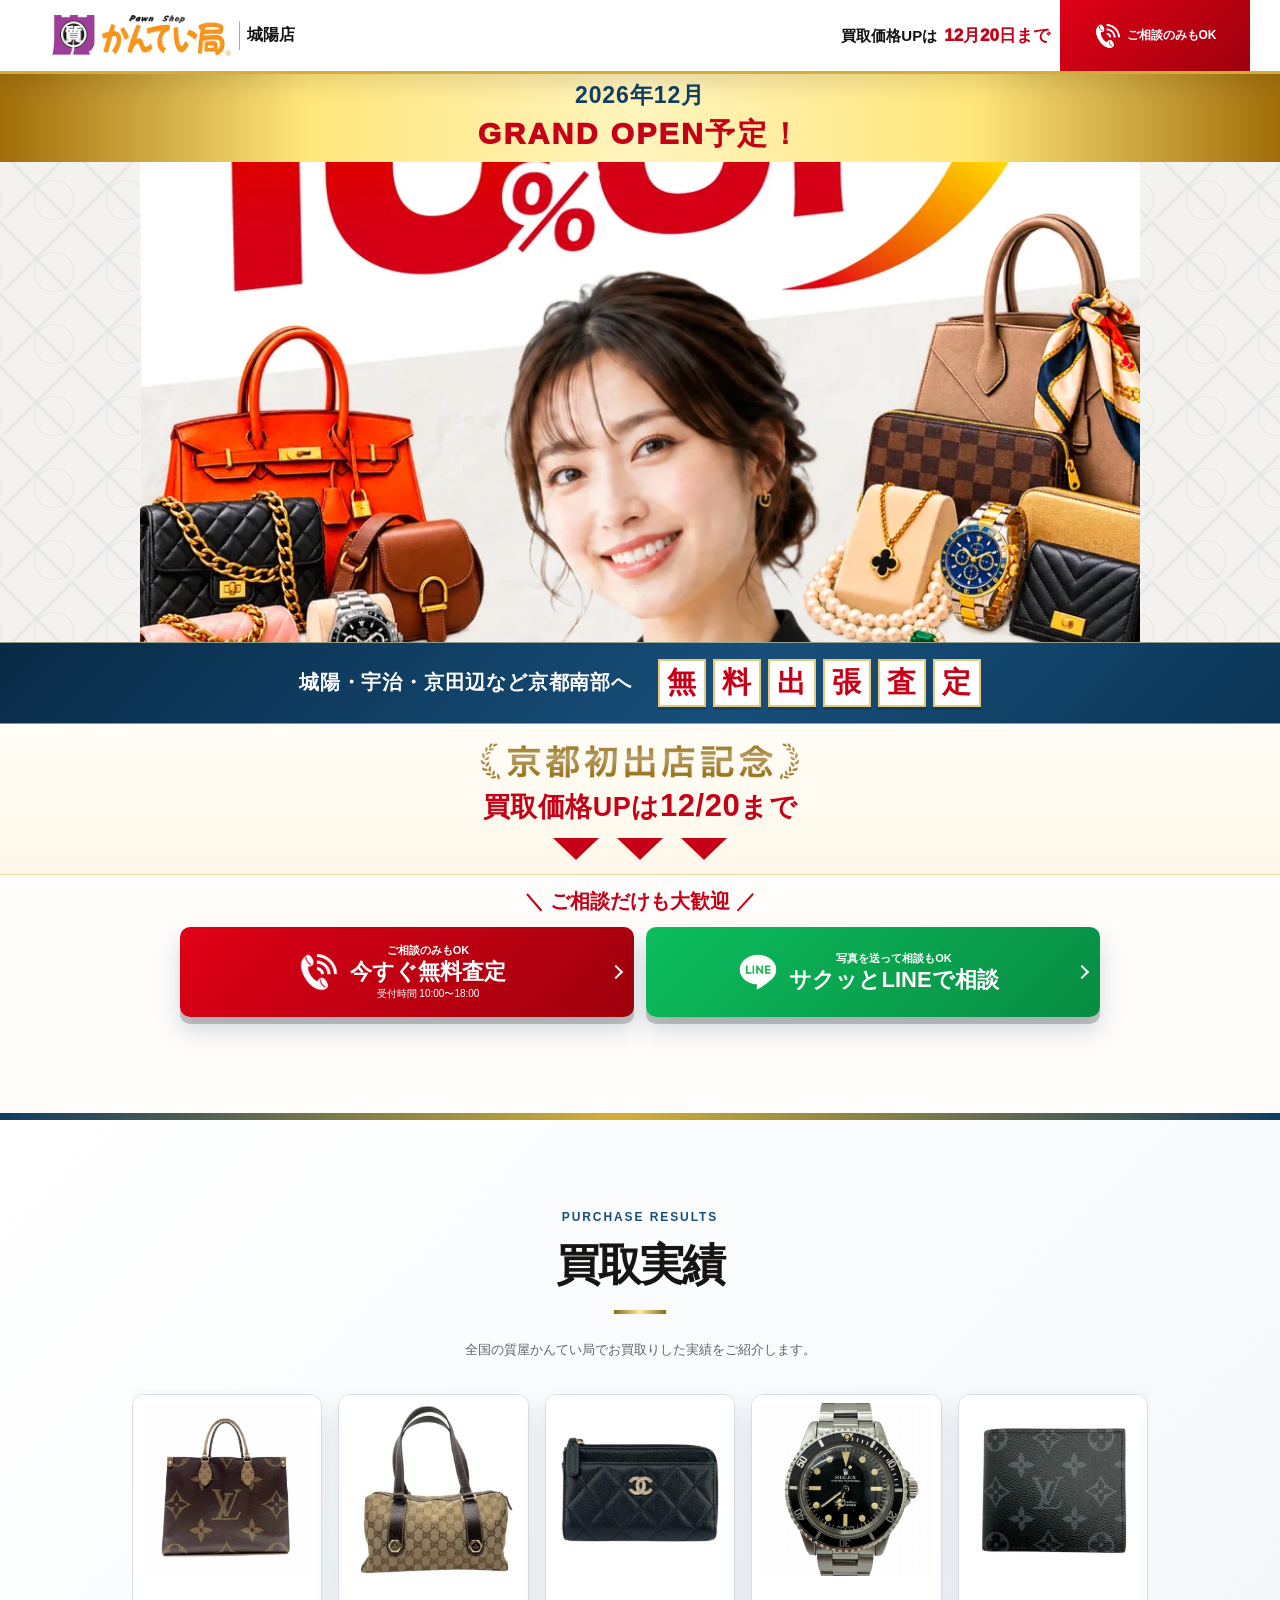
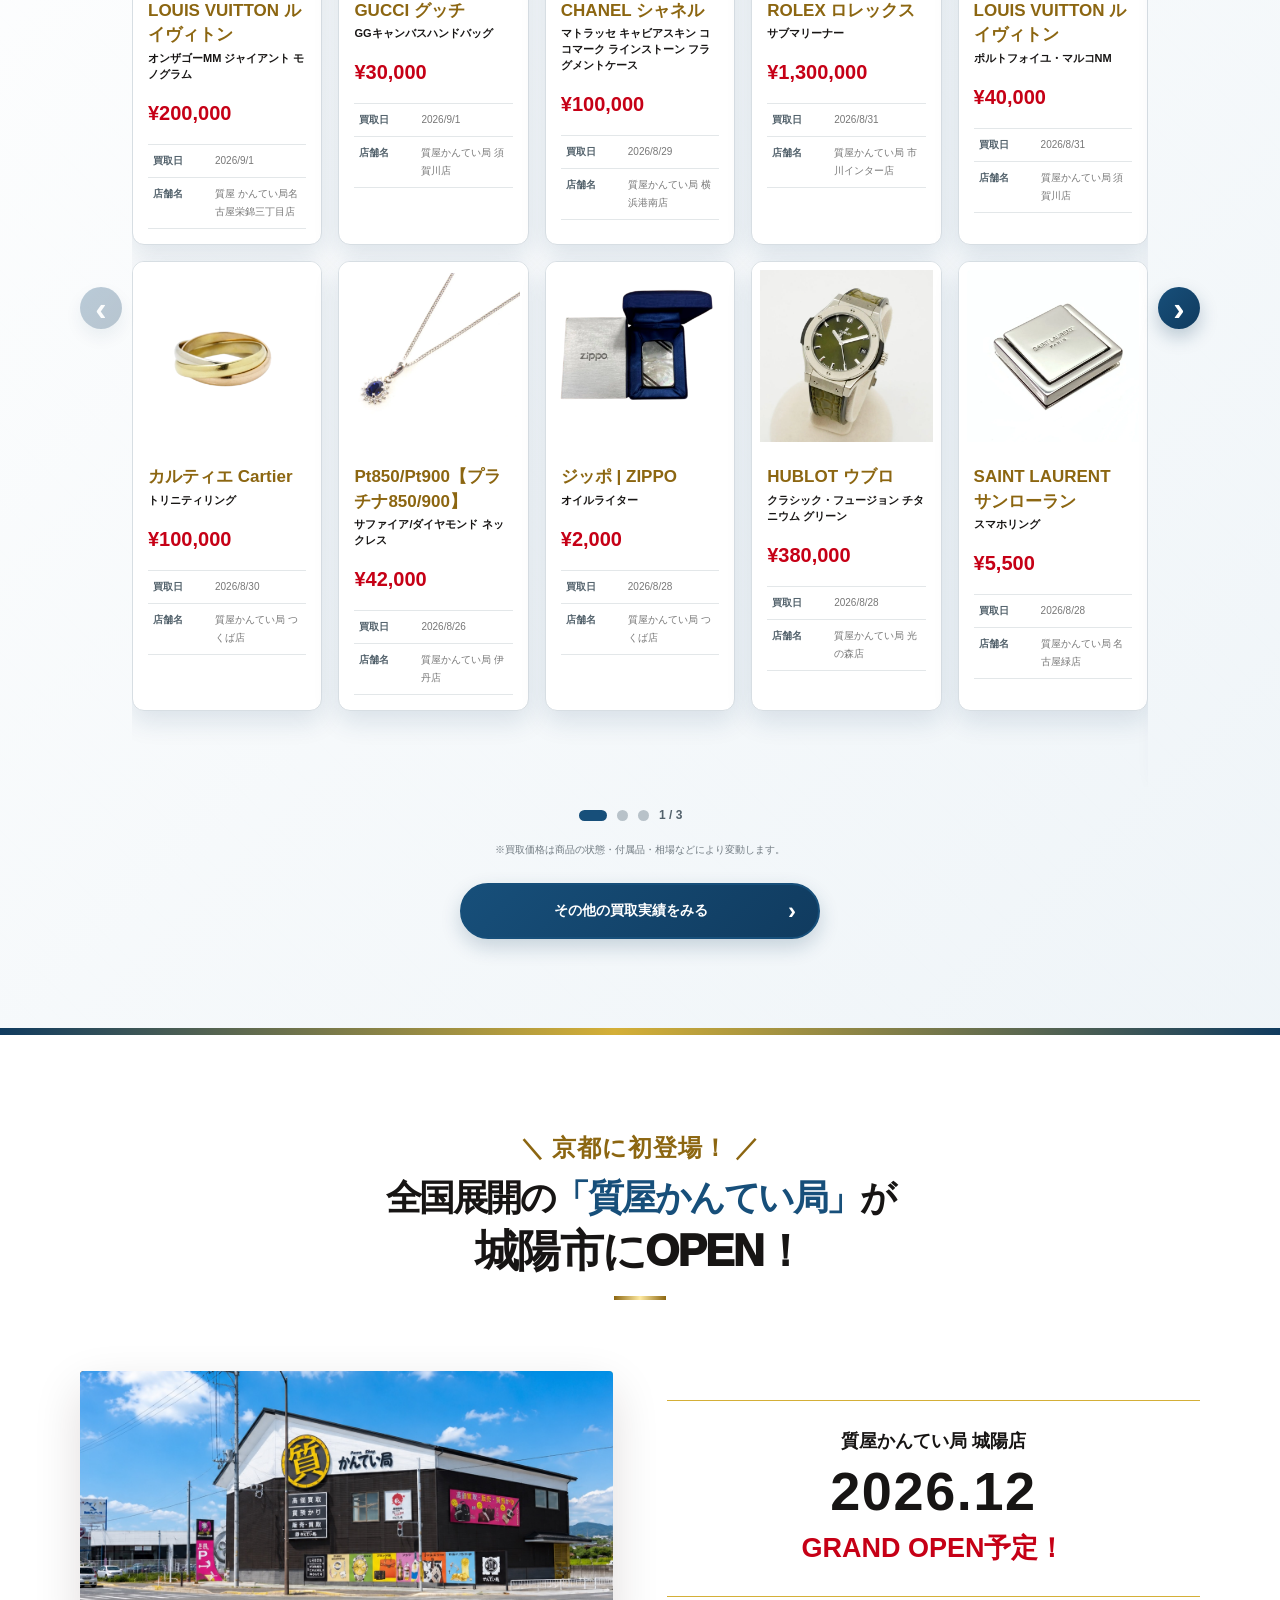
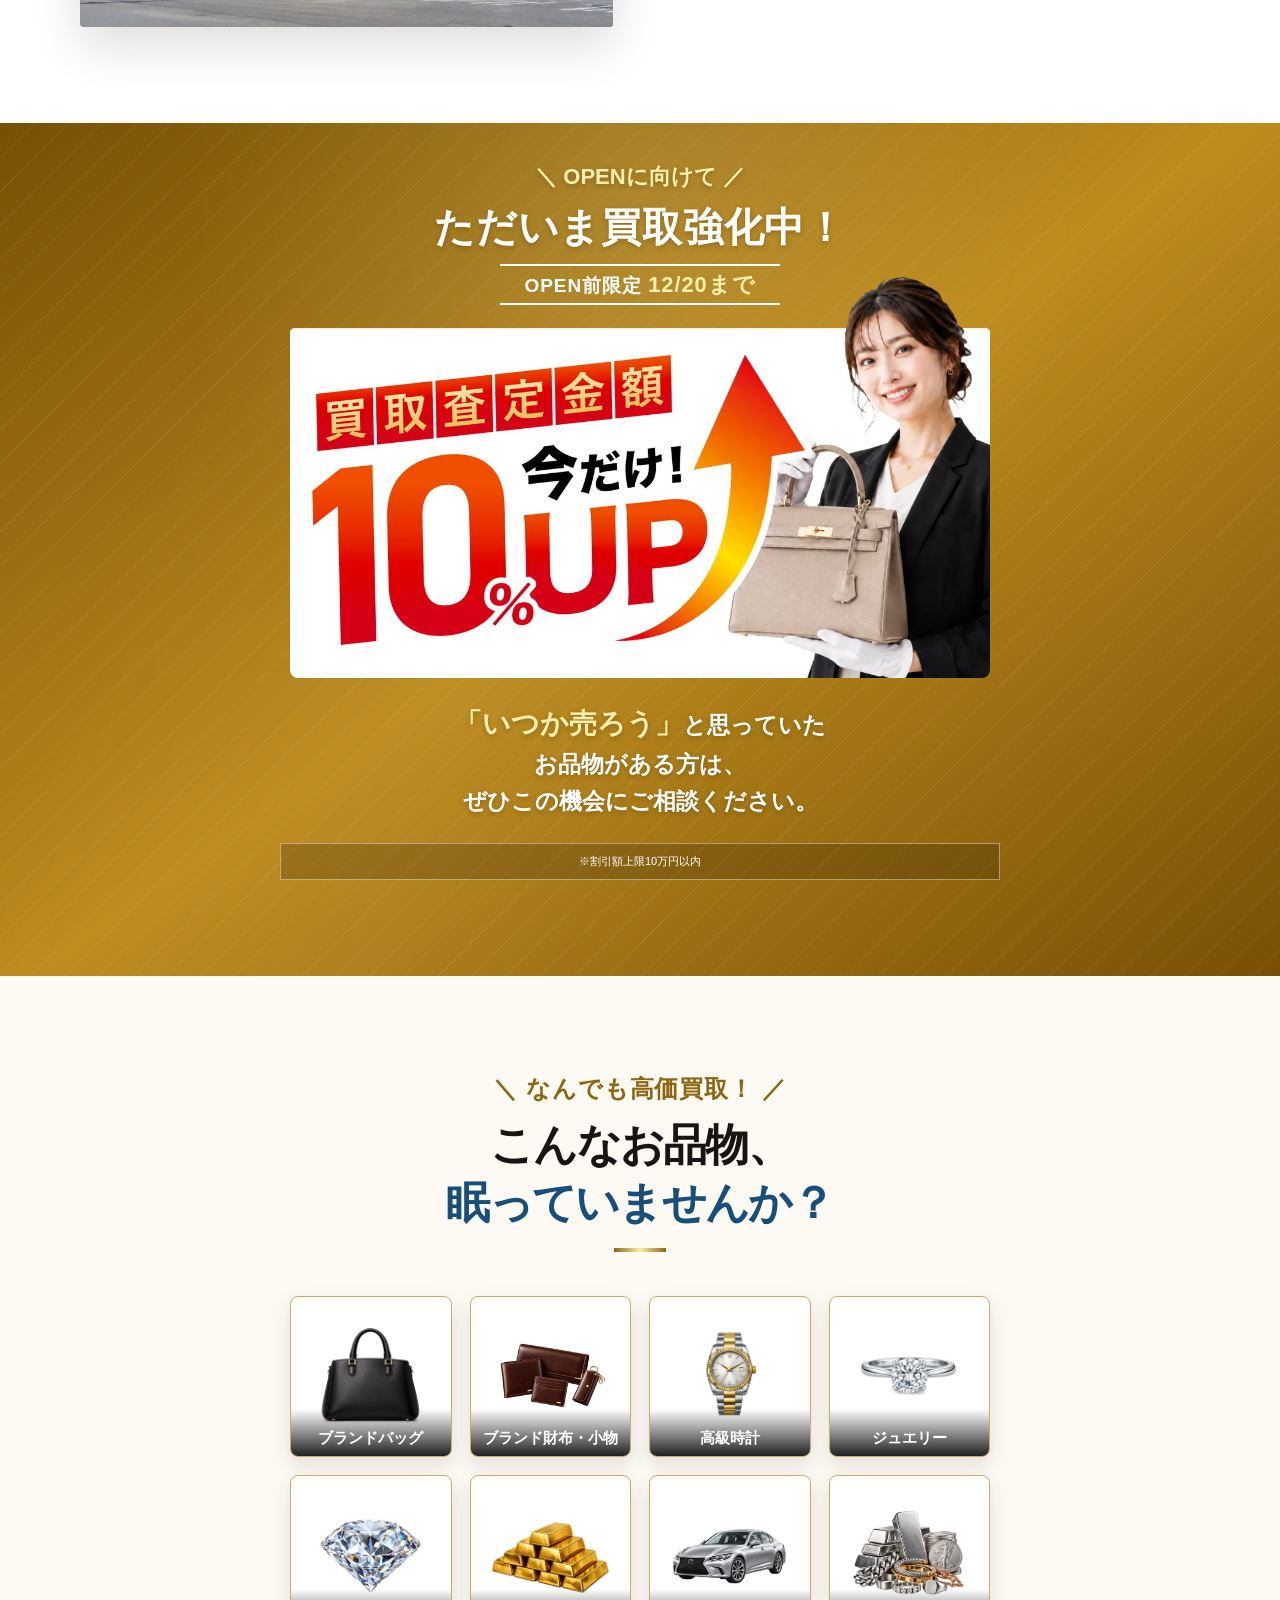
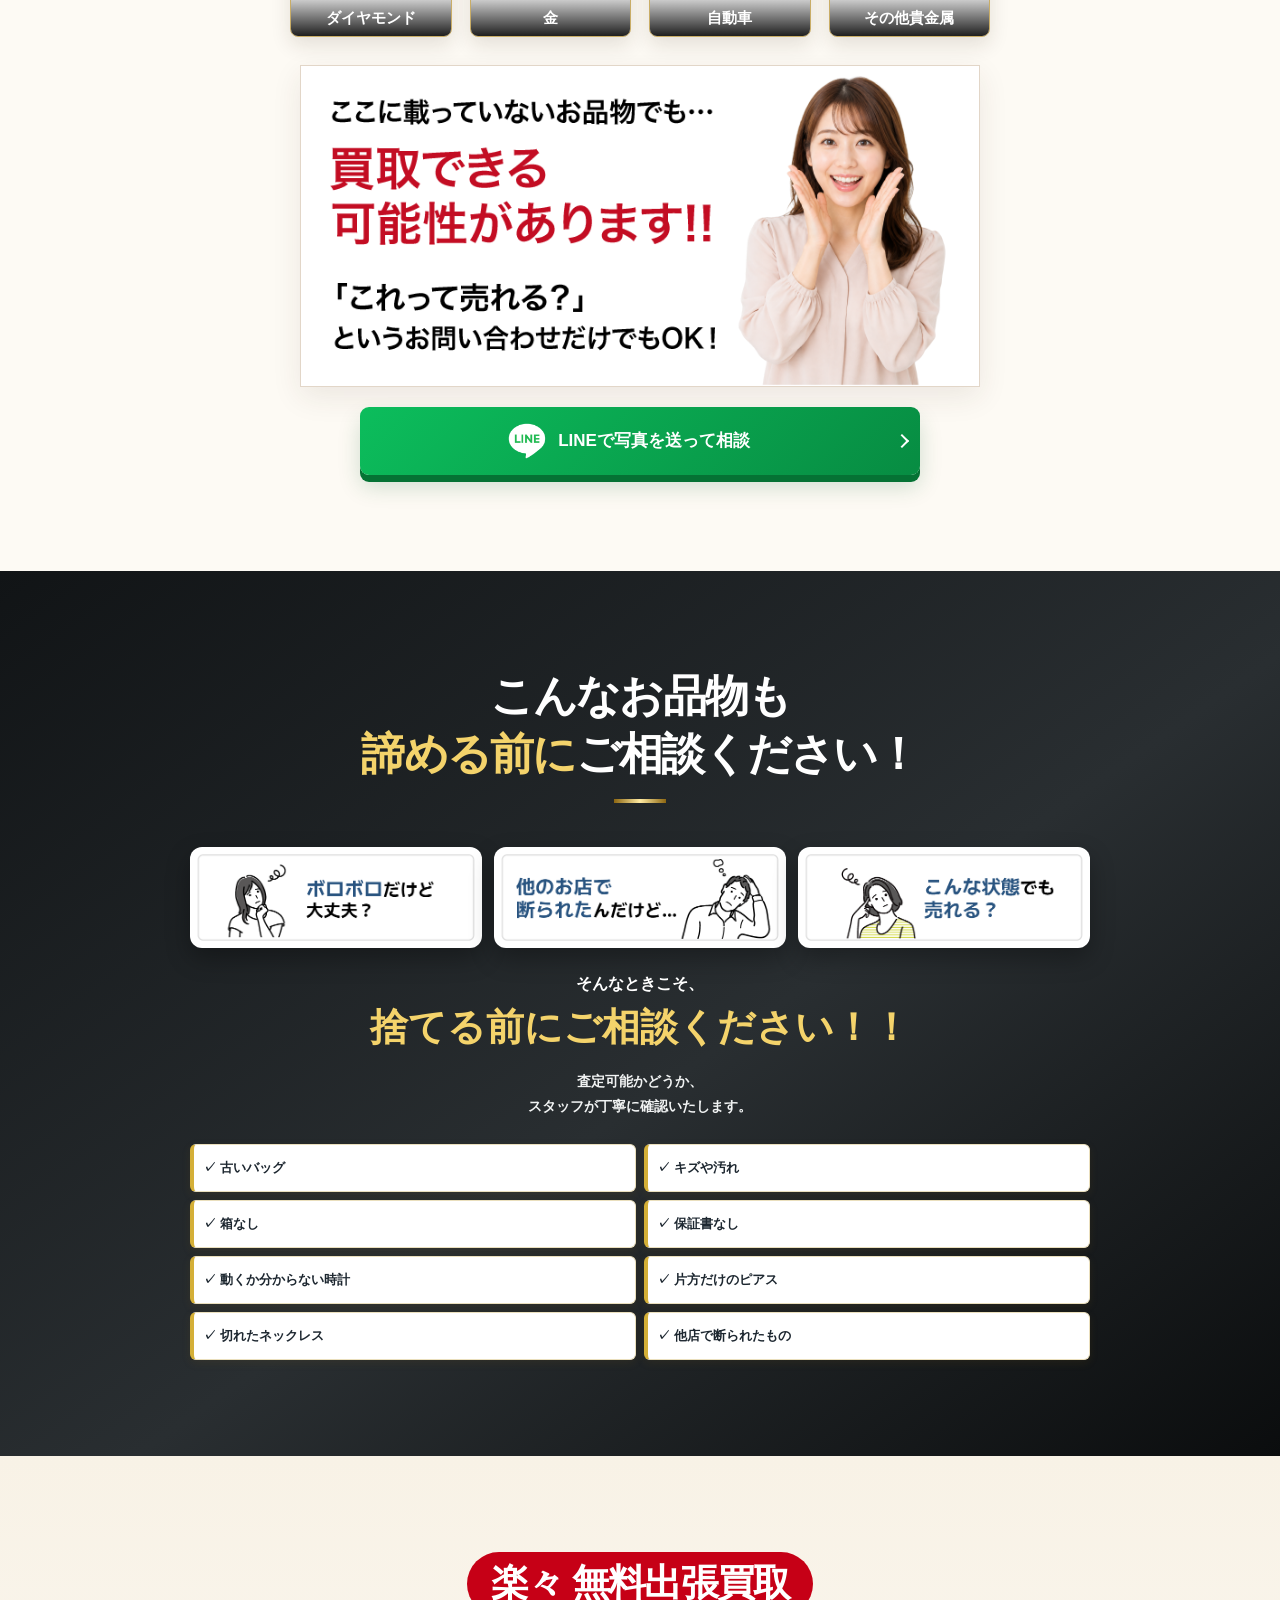
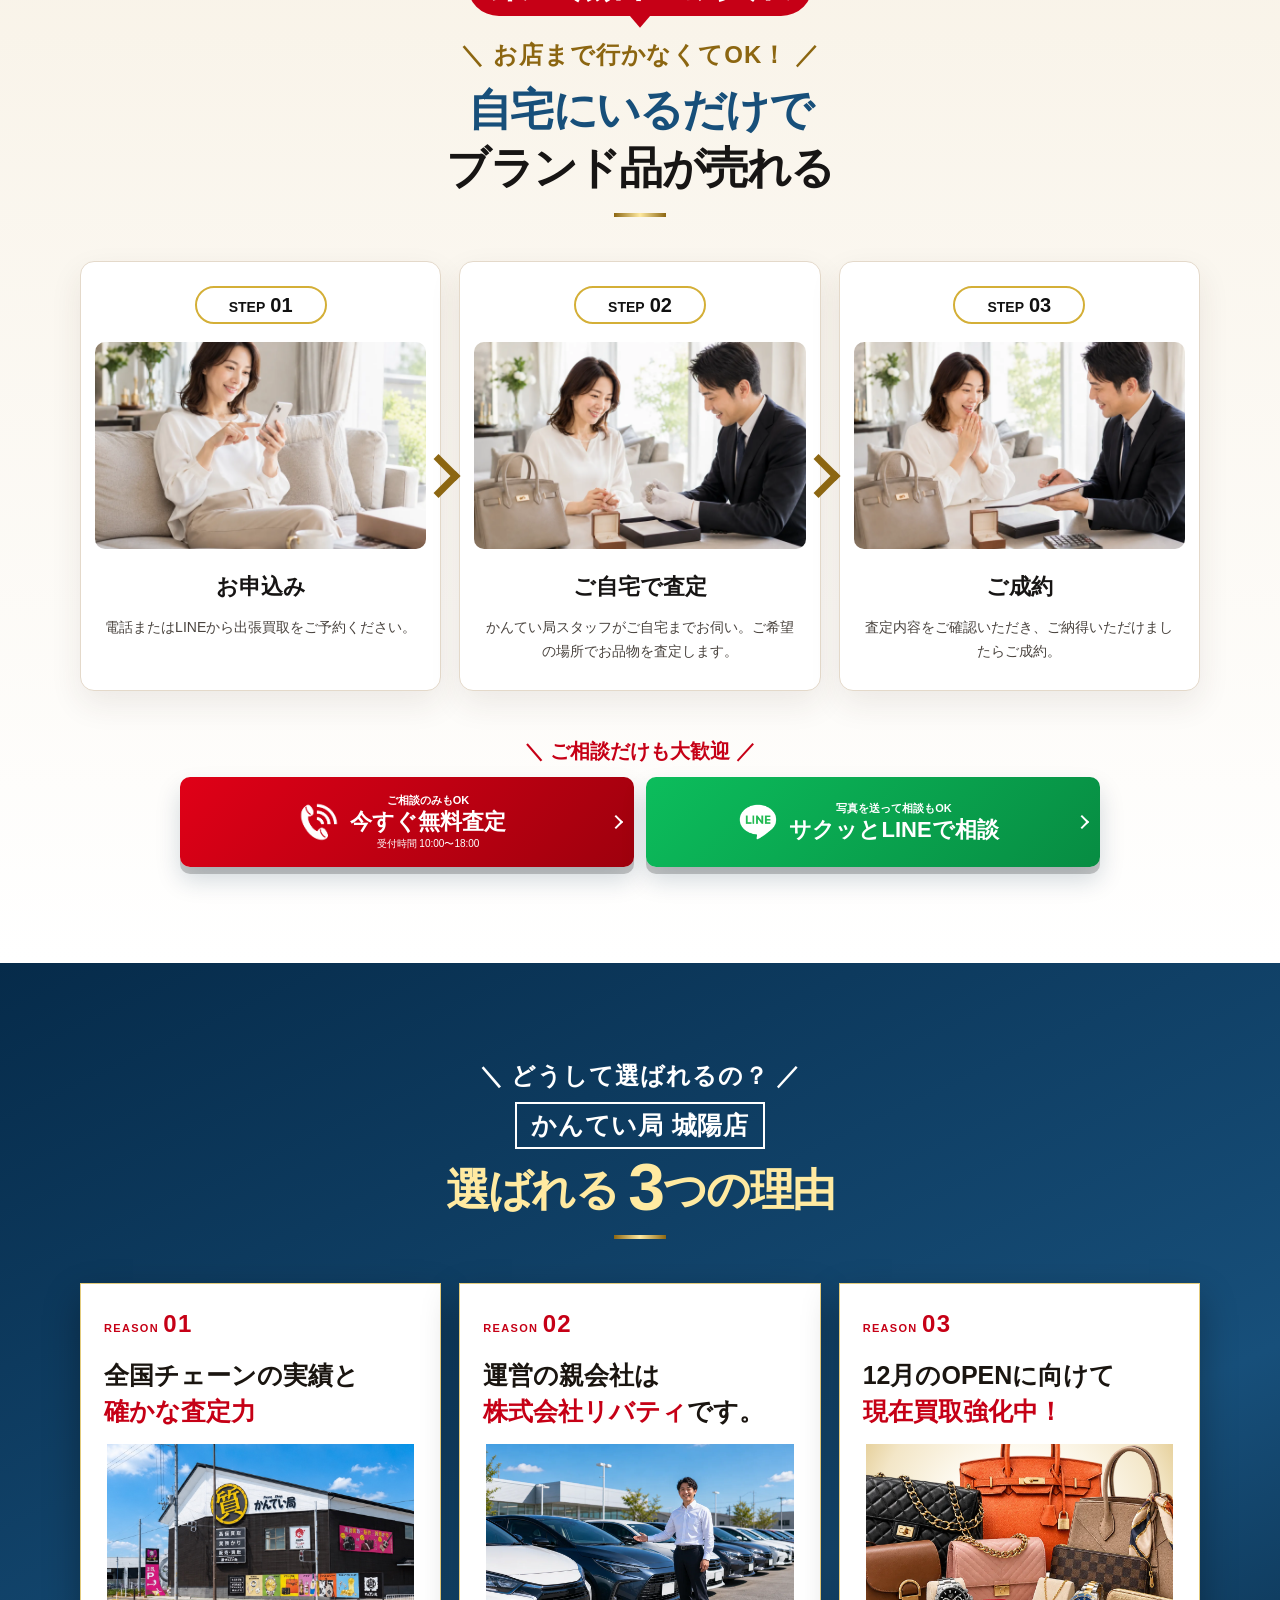
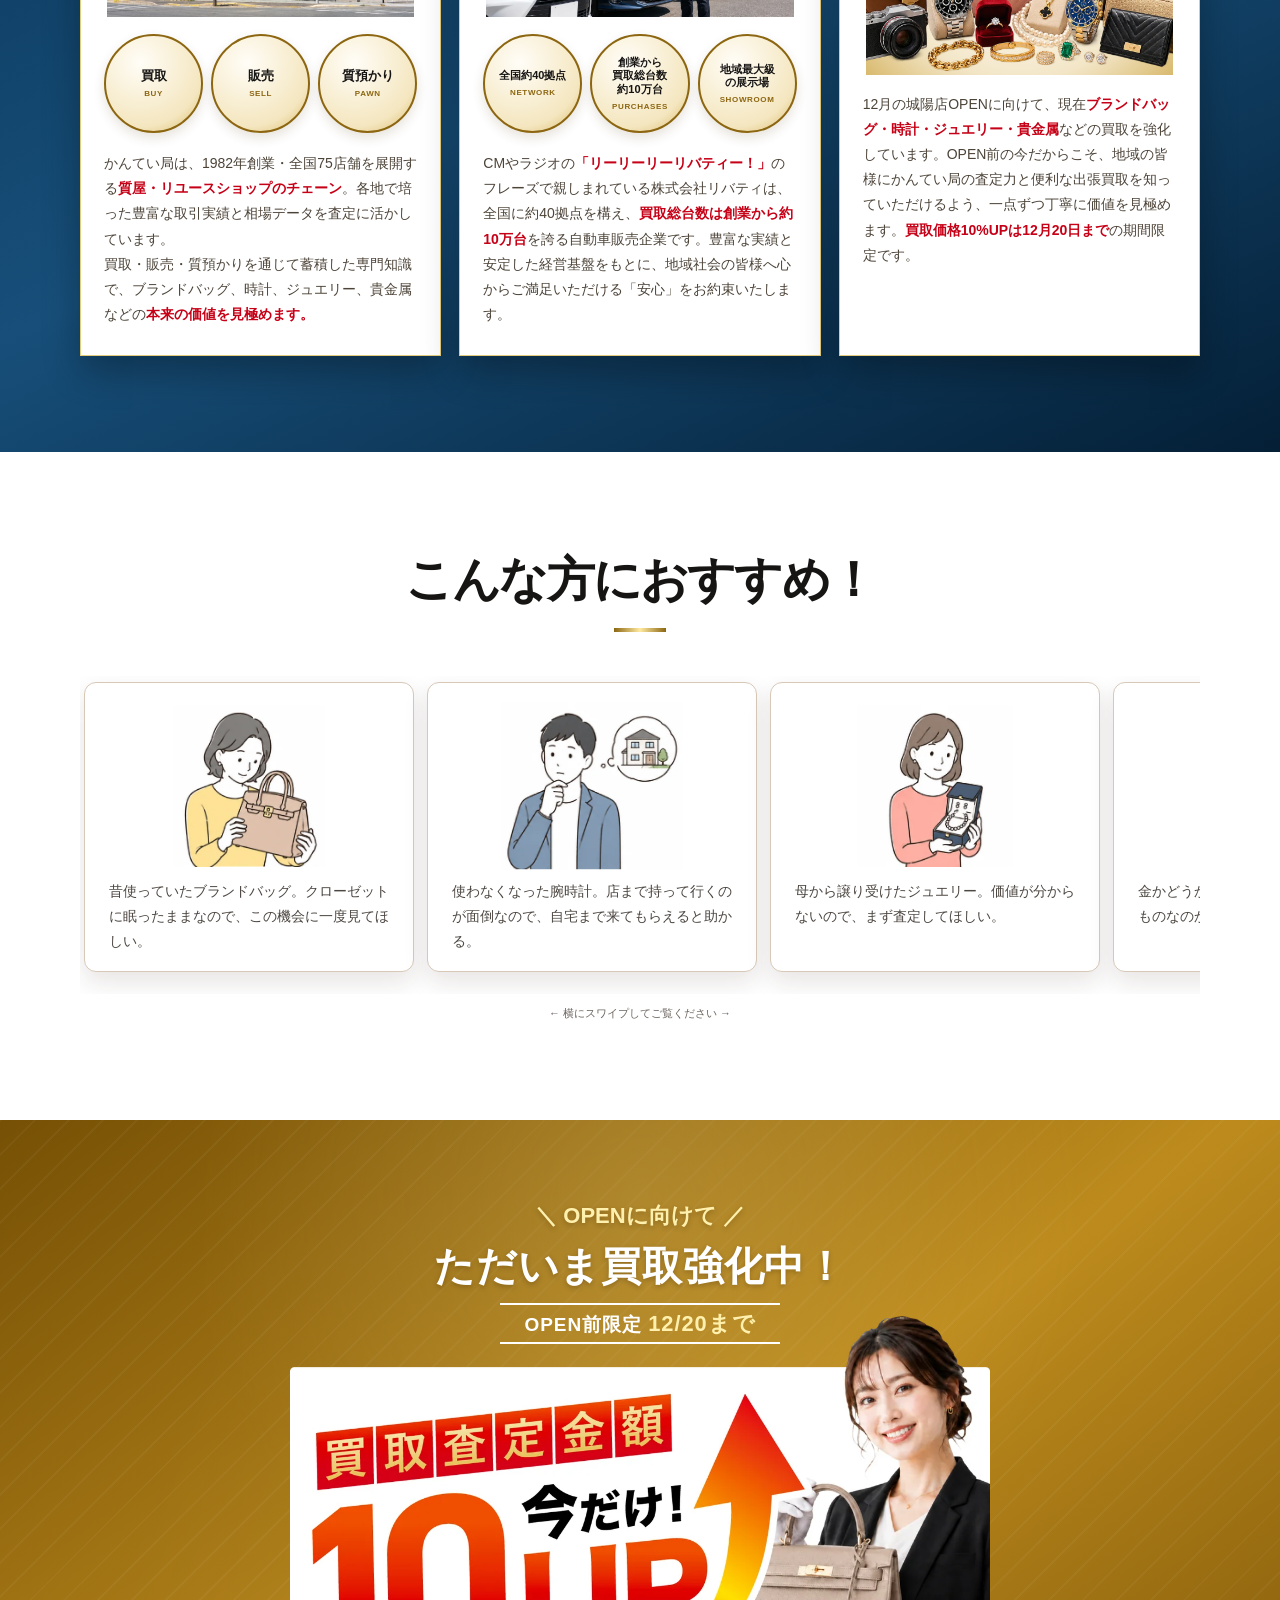
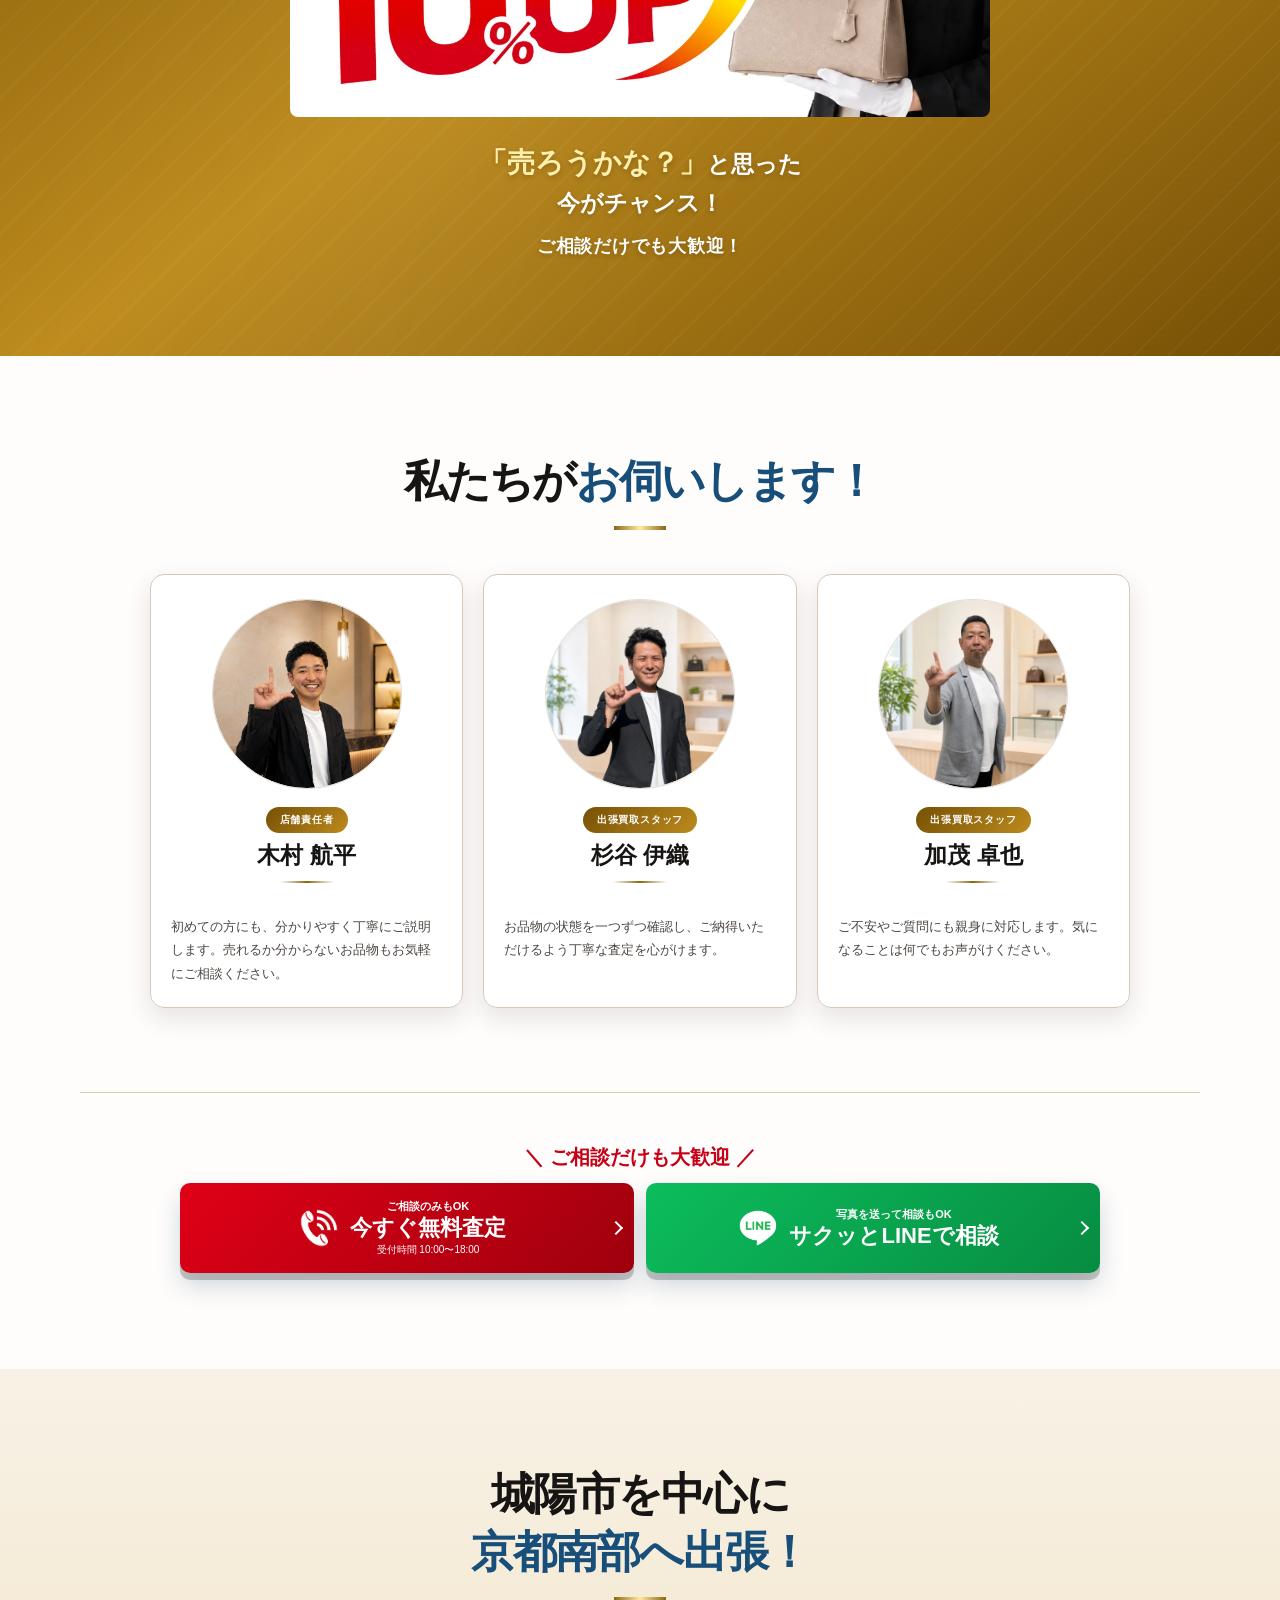
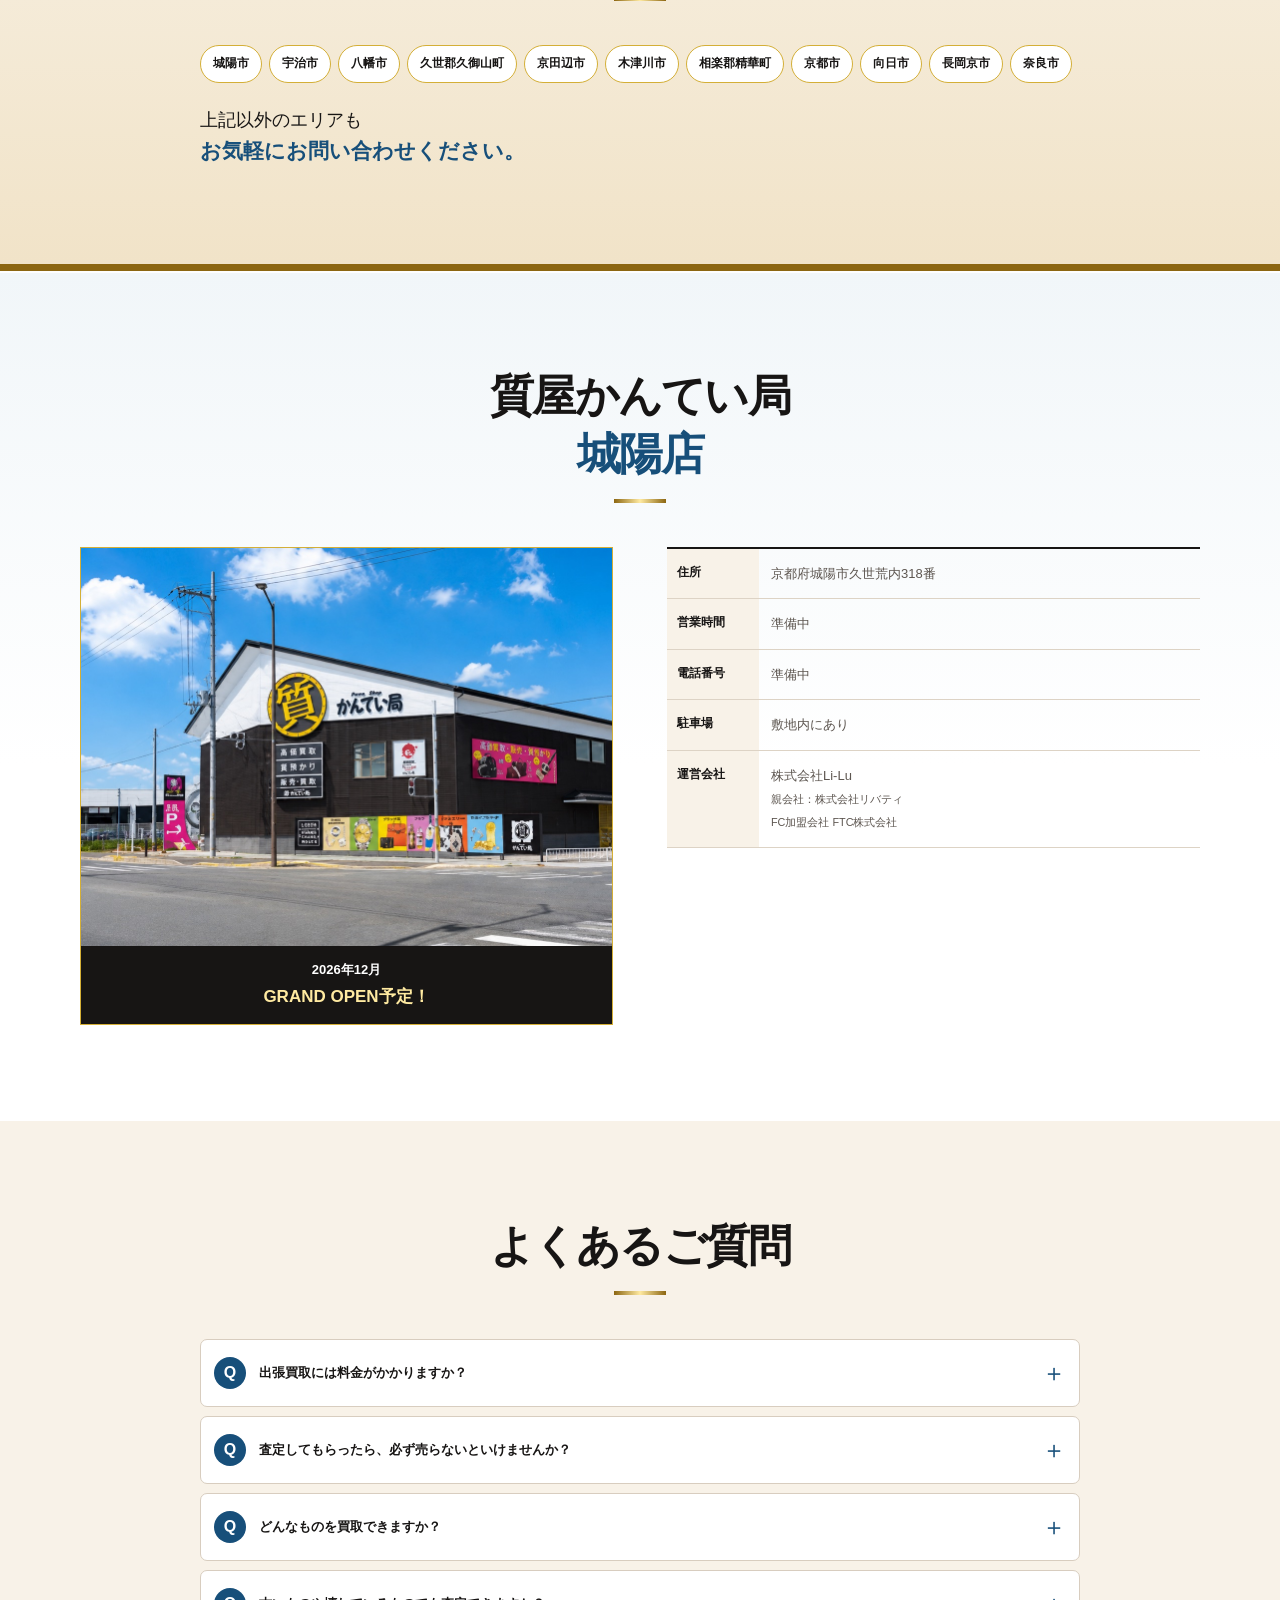
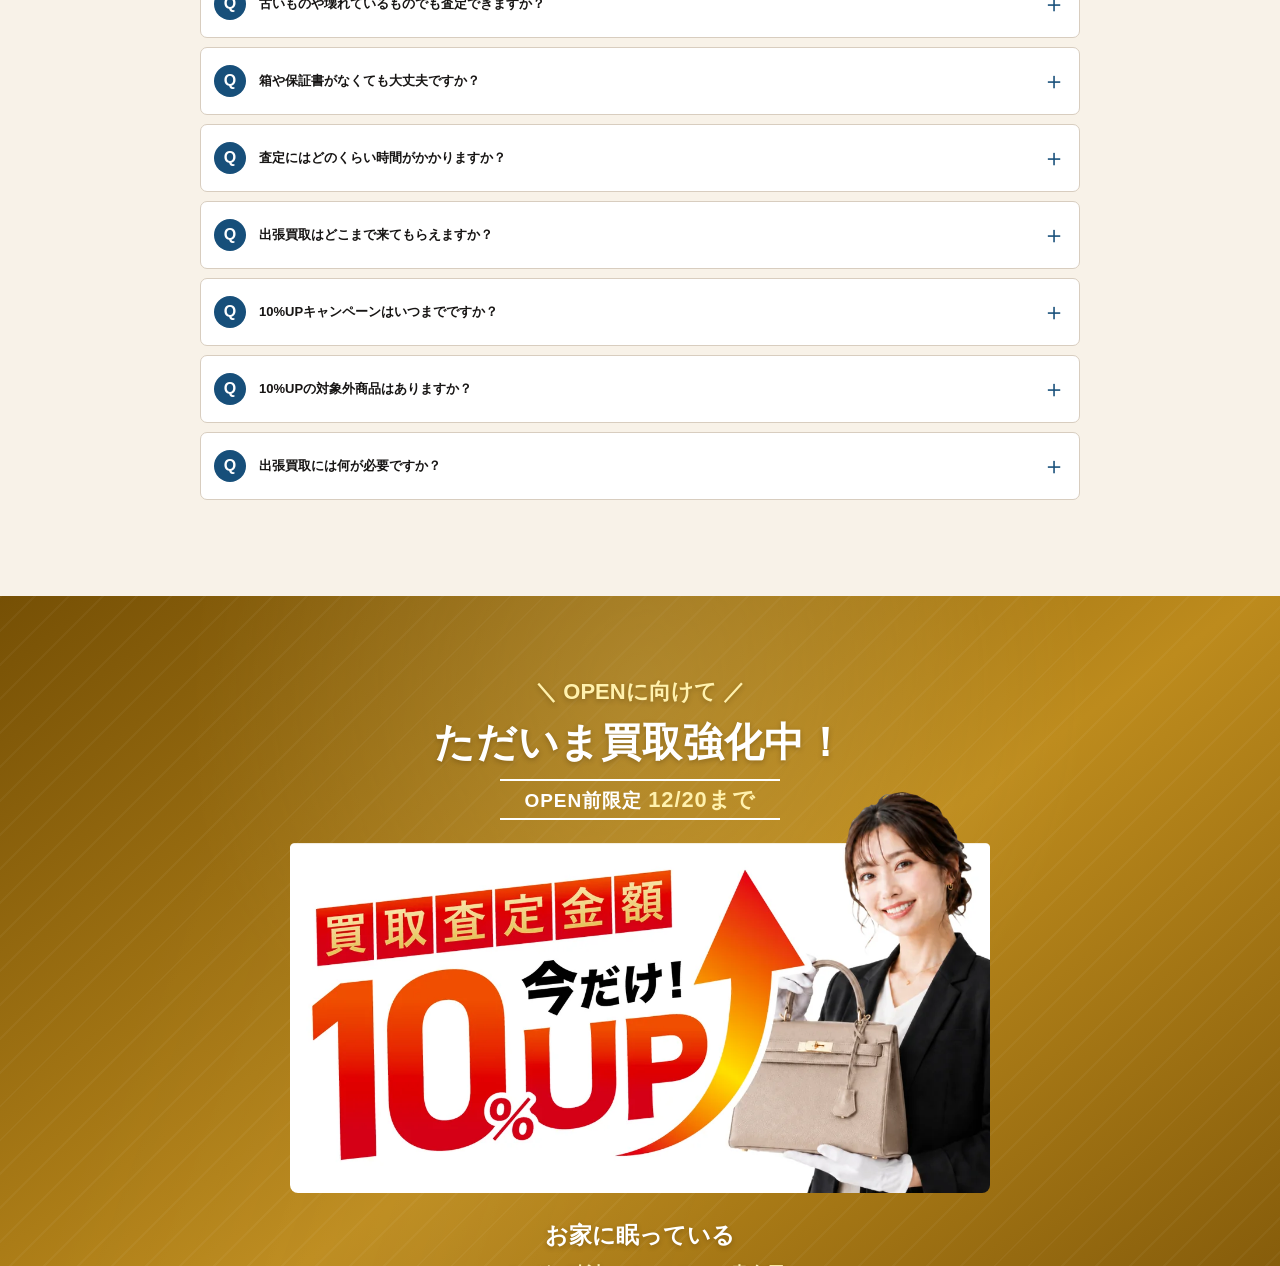
==== commit c4fadf1c: "Update Jyoyo LP content and launch assets" ====
--- a/jyoyo-pre-lp/index.html
+++ b/jyoyo-pre-lp/index.html
@@ -1,2 +1,2 @@
-<!DOCTYPE html><html lang="ja"><head><meta charSet="utf-8"/><meta name="viewport" content="width=device-width, initial-scale=1"/><link rel="preload" href="./images/kanteikyoku-logo.png" as="image"/><link rel="preload" href="./images/phone-icon.png" as="image"/><link rel="preload" href="./images/kyoto-first-opening.png" as="image"/><link rel="preload" href="./images/line-icon.png" as="image"/><link rel="stylesheet" href="./css/style.css"><script src="./js/main.js" defer></script>
-<title>質屋かんてい局 城陽店｜OPEN前限定 出張買取10%UP</title><meta name="description" content="2026年12月、質屋かんてい局 城陽店がOPEN予定。OPEN前限定で出張買取を強化中。12月20日まで買取価格10%UP。ブランドバッグ・時計・ジュエリー・金・自動車などお気軽にご相談ください。"><link rel="canonical" href="https://li-lu.libertynet.jp/jyoyo-pre-lp/"><meta property="og:title" content="質屋かんてい局 城陽店｜出張買取10%UP"><meta property="og:description" content="OPEN前の今が売りどき！12月20日まで出張買取の買取価格10%UP。"><meta property="og:type" content="website"><meta property="og:locale" content="ja_JP"><meta property="og:url" content="https://li-lu.libertynet.jp/jyoyo-pre-lp/"><meta property="og:image" content="https://li-lu.libertynet.jp/jyoyo-pre-lp/images/og.png"><meta name="twitter:card" content="summary_large_image"><meta name="twitter:title" content="質屋かんてい局 城陽店｜出張買取10%UP"><meta name="twitter:description" content="OPEN前限定。12月20日まで出張買取の買取価格10%UP。"><meta name="twitter:image" content="https://li-lu.libertynet.jp/jyoyo-pre-lp/images/og.png"><link rel="shortcut icon" href="./images/favicon.png"><link rel="icon" href="./images/favicon.png"><link rel="apple-touch-icon" href="./images/favicon.png"></head><body><noscript><iframe title="Google Tag Manager" src="https://www.googletagmanager.com/ns.html?id=GTM-MG693D6" height="0" width="0" style="display:none;visibility:hidden"></iframe></noscript><header class="site-header"><div class="header-inner"><a class="brand" href="#top" aria-label="ページ上部へ戻る"><img src="./images/kanteikyoku-logo.png" alt="質屋かんてい局" width="404" height="90"/><span>城陽店</span></a><div class="header-open"><b>買取価格UPは</b><em class="header-deadline">12月20日まで</em></div><a class="header-cta" href="tel:07014562797"><span class="button-icon phone-receiver" aria-hidden="true"><img src="./images/phone-icon.png" alt=""/></span><span class="header-cta-copy"><span>ご相談のみもOK</span></span></a></div></header><main id="top"><section class="hero" aria-labelledby="hero-title"><div class="hero-topline"><strong>2026年12月</strong><b>GRAND OPEN予定！</b></div><div class="hero-grid"><h1 id="hero-title" class="sr-only">無料出張査定で高額買取</h1><div class="hero-fv-image"><picture><source media="(min-width: 700px)" srcSet="./images/fv-pc.png"/><img src="./images/fv-sp.png" alt="買取査定金額が今だけ10%UP。出張料・査定料・キャンセル料無料" width="1500" height="2042"/></picture></div></div><div class="hero-service-band"><p>城陽・宇治・京田辺など京都南部へ</p><strong aria-label="無料出張査定"><i>無</i><i>料</i><i>出</i><i>張</i><i>査</i><i>定</i></strong></div><div class="hero-campaign-cue" aria-label="京都初出店記念 買取価格アップは12月20日まで"><p><span><img src="./images/kyoto-first-opening.png" alt="京都初出店記念" width="940" height="136"/></span><strong>買取価格UPは<em>12/20</em>まで</strong></p><div class="hero-campaign-arrows" aria-hidden="true"><i></i><i></i><i></i></div></div></section><section class="hero-cta section-pad" aria-label="出張買取のご予約"><div class="shell"><div class="reservation-block" id="reserve"><p>＼ ご相談だけも大歓迎 ／</p><div class="cta-buttons"><a class="cta-button phone" href="tel:07014562797"><span class="button-icon phone-receiver" aria-hidden="true"><img src="./images/phone-icon.png" alt=""/></span><span><small>ご相談のみもOK</small><strong>今すぐ無料査定</strong><em>受付時間 10:00〜18:00</em></span></a><a class="cta-button line" href="#store-info"><span class="button-icon line-mark" aria-hidden="true"><img src="./images/line-icon.png" alt=""/></span><span><small>写真を送って相談もOK</small><strong>サクッとLINEで相談</strong></span></a></div></div></div></section><section class="results-section section-pad" id="purchase-results"><div class="shell"><div class="section-heading"><p class="eyebrow">PURCHASE RESULTS</p><h2>買取実績</h2><span class="heading-rule" aria-hidden="true"></span></div><p class="results-lead">全国の質屋かんてい局でお買取りした実績をご紹介します。</p><div class="results-grid"><article class="result-card"><div class="result-photo"><img src="./images/purchase-result-01.webp" alt="LOUIS VUITTON ルイヴィトン オンザゴーMM ジャイアント モノグラム" width="1200" height="1200" loading="lazy"/></div><div class="result-copy"><p class="result-brand">LOUIS VUITTON ルイヴィトン</p><h3>オンザゴーMM ジャイアント モノグラム</h3><strong>¥200,000</strong><dl><div><dt>買取日</dt><dd>2026/9/1</dd></div><div><dt>店舗名</dt><dd>質屋 かんてい局名古屋栄錦三丁目店</dd></div></dl></div></article><article class="result-card"><div class="result-photo"><img src="./images/purchase-result-02.webp" alt="GUCCI グッチ GGキャンバスハンドバッグ" width="1200" height="1200" loading="lazy"/></div><div class="result-copy"><p class="result-brand">GUCCI グッチ</p><h3>GGキャンバスハンドバッグ</h3><strong>¥30,000</strong><dl><div><dt>買取日</dt><dd>2026/9/1</dd></div><div><dt>店舗名</dt><dd>質屋かんてい局 須賀川店</dd></div></dl></div></article><article class="result-card"><div class="result-photo"><img src="./images/purchase-result-03.webp" alt="CHANEL シャネル マトラッセ キャビアスキン ココマーク ラインストーン フラグメントケース" width="1200" height="1200" loading="lazy"/></div><div class="result-copy"><p class="result-brand">CHANEL シャネル</p><h3>マトラッセ キャビアスキン ココマーク ラインストーン フラグメントケース</h3><strong>¥100,000</strong><dl><div><dt>買取日</dt><dd>2026/8/29</dd></div><div><dt>店舗名</dt><dd>質屋かんてい局 横浜港南店</dd></div></dl></div></article><article class="result-card"><div class="result-photo"><img src="./images/purchase-result-04.webp" alt="ROLEX ロレックス サブマリーナー" width="1200" height="1200" loading="lazy"/></div><div class="result-copy"><p class="result-brand">ROLEX ロレックス</p><h3>サブマリーナー</h3><strong>¥1,300,000</strong><dl><div><dt>買取日</dt><dd>2026/8/31</dd></div><div><dt>店舗名</dt><dd>質屋かんてい局 市川インター店</dd></div></dl></div></article><article class="result-card"><div class="result-photo"><img src="./images/purchase-result-05.webp" alt="LOUIS VUITTON ルイヴィトン ポルトフォイユ・マルコNM" width="1200" height="1200" loading="lazy"/></div><div class="result-copy"><p class="result-brand">LOUIS VUITTON ルイヴィトン</p><h3>ポルトフォイユ・マルコNM</h3><strong>¥40,000</strong><dl><div><dt>買取日</dt><dd>2026/8/31</dd></div><div><dt>店舗名</dt><dd>質屋かんてい局 須賀川店</dd></div></dl></div></article><article class="result-card"><div class="result-photo"><img src="./images/purchase-result-06.webp" alt="カルティエ Cartier トリニティリング" width="1200" height="1200" loading="lazy"/></div><div class="result-copy"><p class="result-brand">カルティエ Cartier</p><h3>トリニティリング</h3><strong>¥100,000</strong><dl><div><dt>買取日</dt><dd>2026/8/30</dd></div><div><dt>店舗名</dt><dd>質屋かんてい局 つくば店</dd></div></dl></div></article><article class="result-card"><div class="result-photo"><img src="./images/purchase-result-07.webp" alt="Pt850/Pt900【プラチナ850/900】 サファイア/ダイヤモンド ネックレス" width="1200" height="1200" loading="lazy"/></div><div class="result-copy"><p class="result-brand">Pt850/Pt900【プラチナ850/900】</p><h3>サファイア/ダイヤモンド ネックレス</h3><strong>¥42,000</strong><dl><div><dt>買取日</dt><dd>2026/8/26</dd></div><div><dt>店舗名</dt><dd>質屋かんてい局 伊丹店</dd></div></dl></div></article><article class="result-card"><div class="result-photo"><img src="./images/purchase-result-08.webp" alt="ジッポ | ZIPPO オイルライター" width="1200" height="1200" loading="lazy"/></div><div class="result-copy"><p class="result-brand">ジッポ | ZIPPO</p><h3>オイルライター</h3><strong>¥2,000</strong><dl><div><dt>買取日</dt><dd>2026/8/28</dd></div><div><dt>店舗名</dt><dd>質屋かんてい局 つくば店</dd></div></dl></div></article><article class="result-card"><div class="result-photo"><img src="./images/purchase-result-09.webp" alt="HUBLOT ウブロ クラシック・フュージョン チタニウム グリーン" width="1200" height="1200" loading="lazy"/></div><div class="result-copy"><p class="result-brand">HUBLOT ウブロ</p><h3>クラシック・フュージョン チタニウム グリーン</h3><strong>¥380,000</strong><dl><div><dt>買取日</dt><dd>2026/8/28</dd></div><div><dt>店舗名</dt><dd>質屋かんてい局 光の森店</dd></div></dl></div></article><article class="result-card"><div class="result-photo"><img src="./images/purchase-result-10.webp" alt="SAINT LAURENT サンローラン スマホリング" width="1200" height="1200" loading="lazy"/></div><div class="result-copy"><p class="result-brand">SAINT LAURENT サンローラン</p><h3>スマホリング</h3><strong>¥5,500</strong><dl><div><dt>買取日</dt><dd>2026/8/28</dd></div><div><dt>店舗名</dt><dd>質屋かんてい局 名古屋緑店</dd></div></dl></div></article></div><p class="results-note">※買取価格は商品の状態・付属品・相場などにより変動します。</p></div></section><section class="open-section section-pad" id="open"><div class="shell open-grid"><div class="open-copy"><div class="section-heading"><h2><small class="section-subtitle">＼ 京都に初登場！ ／</small><b class="open-one-line">全国展開の<em>「質屋かんてい局」</em>が</b>城陽市にOPEN！</h2><span class="heading-rule" aria-hidden="true"></span></div></div><figure class="store-photo gold-frame"><img src="./images/store.jpg" alt="質屋かんてい局 城陽店の店舗外観" width="1448" height="1086" loading="lazy"/></figure><div class="open-date"><span>質屋かんてい局 城陽店</span><strong>2026.12</strong><b>GRAND OPEN予定！</b></div></div></section><section class="why-section section-pad" id="why"><div class="shell why-grid"><div class="campaign-offer"><div class="campaign-section-heading"><span>＼ OPENに向けて ／</span><strong>ただいま買取強化中！</strong><b class="campaign-section-deadline">OPEN前限定 <em>12/20まで</em></b></div><figure class="campaign-image"><picture><source media="(min-width: 768px)" srcSet="./images/campaign-simple-pc-20260901-v2.png"/><img src="./images/campaign-simple-sp.png" alt="買取査定金額が今だけ10%UP" width="1500" height="898" loading="lazy"/></picture></figure><p class="campaign-message"><strong>「いつか売ろう」</strong>と思っていた<br/>お品物がある方は、<br/>ぜひこの機会にご相談ください。</p></div></div><div class="campaign-terms">※割引額上限10万円以内</div></section><section class="categories-section section-pad"><div class="shell"><div class="section-heading"><p class="eyebrow">＼ なんでも高価買取！ ／</p><h2>こんなお品物、<br/><em>眠っていませんか？</em></h2><span class="heading-rule" aria-hidden="true"></span></div><div class="category-grid"><article class="category-card"><img src="./images/bag-01.jpg" alt="ブランドバッグのイメージ" width="1024" height="1024" loading="lazy"/><h3>ブランドバッグ</h3></article><article class="category-card category-card--cutout"><img src="./images/wallet.webp" alt="ブランド財布・小物のイメージ" width="1024" height="1024" loading="lazy"/><h3>ブランド財布・小物</h3></article><article class="category-card"><img src="./images/watch.jpg" alt="高級時計のイメージ" width="1024" height="1024" loading="lazy"/><h3>高級時計</h3></article><article class="category-card"><img src="./images/jewelry-01.jpg" alt="ジュエリーのイメージ" width="1024" height="1024" loading="lazy"/><h3>ジュエリー</h3></article><article class="category-card category-card--cutout"><img src="./images/diamond.webp" alt="ダイヤモンドのイメージ" width="1024" height="1024" loading="lazy"/><h3>ダイヤモンド</h3></article><article class="category-card"><img src="./images/gold.jpg" alt="金のイメージ" width="1024" height="1024" loading="lazy"/><h3>金</h3></article><article class="category-card category-card--cutout"><img src="./images/car.webp" alt="自動車のイメージ" width="1024" height="1024" loading="lazy"/><h3>自動車</h3></article><article class="category-card category-card--cutout"><img src="./images/precious-metals.webp" alt="その他貴金属のイメージ" width="1024" height="1024" loading="lazy"/><h3>その他貴金属</h3></article></div><div class="category-note"><picture><source media="(min-width: 768px)" srcSet="./images/category-possibility-pc.png"/><img src="./images/category-possibility-sp.png" alt="買取できる可能性があります。女性スタッフがご案内します" width="750" height="354" loading="lazy"/></picture></div><a class="single-line-cta" href="#store-info"><span class="button-icon line-mark" aria-hidden="true"><img src="./images/line-icon.png" alt=""/></span><span>LINEで写真を送って相談</span><b>›</b></a></div></section><section class="condition-section section-pad"><div class="shell condition-grid"><div><div class="section-heading"><h2>こんなお品物も<br/><b class="condition-heading-line"><em>諦める前に</em><i class="condition-heading-break"><br/></i>ご相談ください！</b></h2><span class="heading-rule" aria-hidden="true"></span></div><div class="condition-concern-images" aria-label="よくあるご相談"><article class="concern-visual-card"><img src="./images/concern-a.png" alt="ボロボロだけど大丈夫？" width="634" height="217" loading="lazy"/></article><article class="concern-visual-card"><img src="./images/concern-b.png" alt="他のお店で断られたんだけど" width="634" height="217" loading="lazy"/></article><article class="concern-visual-card"><img src="./images/concern-c.png" alt="こんな状態でも売れる？" width="634" height="217" loading="lazy"/></article></div><div class="condition-message"><p>そんなときこそ、</p><strong>捨てる前にご相談ください！！</strong><span>査定可能かどうか、<br/>スタッフが丁寧に確認いたします。</span></div><div class="concern-grid"><span>✓ <!-- -->古いバッグ</span><span>✓ <!-- -->キズや汚れ</span><span>✓ <!-- -->箱なし</span><span>✓ <!-- -->保証書なし</span><span>✓ <!-- -->動くか分からない時計</span><span>✓ <!-- -->片方だけのピアス</span><span>✓ <!-- -->切れたネックレス</span><span>✓ <!-- -->他店で断られたもの</span></div></div></div></section><section class="steps-section section-pad"><div class="shell"><div class="section-heading"><h2><span class="steps-title">楽々 無料出張買取</span><small class="section-subtitle">＼ お店まで行かなくてOK！ ／</small><em>自宅にいるだけで</em><br/>ブランド品が売れる</h2><span class="heading-rule" aria-hidden="true"></span></div><div class="steps-grid"><article class="step-card"><div class="step-number"><span>STEP</span> <b>01</b></div><figure class="step-photo"><img src="./images/step-01.webp" alt="お申込みのイメージ" width="1448" height="1086" loading="lazy"/></figure><h3>お申込み</h3><p>電話またはLINEから出張買取をご予約ください。</p></article><article class="step-card"><div class="step-number"><span>STEP</span> <b>02</b></div><figure class="step-photo"><img src="./images/step-02.webp" alt="ご自宅で査定のイメージ" width="1448" height="1086" loading="lazy"/></figure><h3>ご自宅で査定</h3><p>かんてい局スタッフがご自宅までお伺い。ご希望の場所でお品物を査定します。</p></article><article class="step-card"><div class="step-number"><span>STEP</span> <b>03</b></div><figure class="step-photo"><img src="./images/step-03.webp" alt="ご成約のイメージ" width="1448" height="1086" loading="lazy"/></figure><h3>ご成約</h3><p>査定内容をご確認いただき、ご納得いただけましたらご成約。</p></article></div><div class="reservation-block" id="reserve"><p>＼ ご相談だけも大歓迎 ／</p><div class="cta-buttons"><a class="cta-button phone" href="tel:07014562797"><span class="button-icon phone-receiver" aria-hidden="true"><img src="./images/phone-icon.png" alt=""/></span><span><small>ご相談のみもOK</small><strong>今すぐ無料査定</strong><em>受付時間 10:00〜18:00</em></span></a><a class="cta-button line" href="#store-info"><span class="button-icon line-mark" aria-hidden="true"><img src="./images/line-icon.png" alt=""/></span><span><small>写真を送って相談もOK</small><strong>サクッとLINEで相談</strong></span></a></div></div></div></section><section class="reasons-section section-pad"><div class="shell"><div class="section-heading light"><h2><small class="section-subtitle">＼ どうして選ばれるの？ ／</small><span class="reasons-store-label">かんてい局 城陽店</span><em class="reasons-main-title">選ばれる <b>3</b>つの理由</em></h2><span class="heading-rule" aria-hidden="true"></span></div><div class="reasons-grid"><article class="reason-card reason-brand"><span>REASON <b>01</b></span><h3>全国チェーンの実績と<br/><em>確かな査定力</em></h3><figure class="reason-store"><img src="./images/store.jpg" alt="質屋かんてい局 城陽店の外観" width="1448" height="1086" loading="lazy"/></figure><div class="reason-services"><span><b>買取</b>BUY</span><span><b>販売</b>SELL</span><span><b>質預かり</b>PAWN</span></div><p>かんてい局は、全国に店舗を展開する<strong>質屋・リユースショップのチェーン</strong>。各地で培った豊富な取引実績と相場データを査定に活かしています。</p><p>買取・販売・質預かりを通じて蓄積した専門知識で、ブランドバッグ、時計、ジュエリー、貴金属などの<strong>本来の価値を見極めます。</strong></p></article><article class="reason-card liberty"><span>REASON <b>02</b></span><h3>運営の親会社は<br/><em>株式会社リバティ</em>です。</h3><figure class="reason-store"><img src="./images/reason-02-car-lot-staff.png" alt="自動車展示場で車をご案内する爽やかなスタッフのイメージ" width="1536" height="1152" loading="lazy"/></figure><div class="reason-services reason-liberty-stats"><span><b>全国約40拠点</b>NETWORK</span><span><b>グループ売上<br/>600億円規模</b>GROUP SALES</span><span><b>地域最大級<br/>の展示場</b>SHOWROOM</span></div><p>CMやラジオの<strong>「リーリーリーリバティー！」</strong>のフレーズで親しまれている株式会社リバティは、全国に約40拠点を構え、<strong>グループ売上高約600億円</strong>を誇る自動車販売企業です。豊富な実績と安定した経営基盤をもとに、地域社会の皆様へ心からご満足いただける「安心」をお約束いたします。</p></article><article class="reason-card campaign"><span>REASON <b>03</b></span><h3>12月のOPENに向けて<br/><em>現在買取強化中！</em></h3><figure class="reason-store reason-product-image"><img src="./images/reason-03.webp" alt="買取強化中のブランドバッグ、時計、ジュエリー" width="1254" height="1254" loading="lazy"/></figure><p>12月の城陽店OPENに向けて、現在<strong>ブランドバッグ・時計・ジュエリー・貴金属</strong>などの買取を強化しています。OPEN前の今だからこそ、地域の皆様にかんてい局の査定力と便利な出張買取を知っていただけるよう、一点ずつ丁寧に価値を見極めます。<strong>買取価格10%UPは12月20日まで</strong>の期間限定です。</p></article></div></div></section><section class="consultation-section section-pad"><div class="shell"><div class="section-heading"><h2><b class="recommend-title">こんな方におすすめ！</b></h2><span class="heading-rule" aria-hidden="true"></span></div><div class="consultation-scroll"><article class="consultation-card"><div class="consultation-person" aria-label="女性のご相談イメージ"><img src="./images/consultation-recommend-01.png" alt="" width="178" height="187" loading="lazy"/></div><p>昔使っていたブランドバッグ。クローゼットに眠ったままなので、この機会に一度見てほしい。</p></article><article class="consultation-card"><div class="consultation-person" aria-label="男性のご相談イメージ"><img src="./images/consultation-recommend-02.png" alt="" width="178" height="187" loading="lazy"/></div><p>使わなくなった腕時計。店まで持って行くのが面倒なので、自宅まで来てもらえると助かる。</p></article><article class="consultation-card"><div class="consultation-person" aria-label="女性のご相談イメージ"><img src="./images/consultation-recommend-03.png" alt="" width="178" height="187" loading="lazy"/></div><p>母から譲り受けたジュエリー。価値が分からないので、まず査定してほしい。</p></article><article class="consultation-card"><div class="consultation-person" aria-label="女性のご相談イメージ"><img src="./images/consultation-recommend-04.png" alt="" width="178" height="187" loading="lazy"/></div><p>金かどうか分からないアクセサリー。売れるものなのか確認したい。</p></article><article class="consultation-card"><div class="consultation-person" aria-label="男性のご相談イメージ"><img src="./images/consultation-recommend-05.png" alt="" width="178" height="187" loading="lazy"/></div><p>箱をなくしてしまった時計でも査定できるか知りたい。</p></article></div><p class="swipe-hint">← 横にスワイプしてご覧ください →</p></div></section><section class="big-cta section-pad"><div class="shell why-grid campaign-repeat-grid"><div class="campaign-offer"><div class="campaign-section-heading"><span>＼ OPENに向けて ／</span><strong>ただいま買取強化中！</strong><b class="campaign-section-deadline">OPEN前限定 <em>12/20まで</em></b></div><figure class="campaign-image"><picture><source media="(min-width: 768px)" srcSet="./images/campaign-simple-pc-20260901-v2.png"/><img src="./images/campaign-simple-sp.png" alt="買取査定金額が今だけ10%UP" width="1500" height="898" loading="lazy"/></picture></figure><p class="campaign-message"><strong>「売ろうかな？」</strong>と思った<br/>今がチャンス！<span class="campaign-message-note">ご相談だけでも大歓迎！</span></p></div></div></section><section class="staff-section section-pad"><div class="shell staff-intro"><div class="section-heading"><h2>私たちが<br/><em>お伺いします！</em></h2><span class="heading-rule" aria-hidden="true"></span></div><div class="staff-members"><article class="staff-card"><figure><img src="./images/staff.jpg" alt="店舗責任者 木村航平" width="1448" height="1086" loading="lazy"/></figure><div class="staff-name"><small>店舗責任者</small><strong>木村 航平</strong></div><p>初めての方にも、分かりやすく丁寧にご説明します。売れるか分からないお品物もお気軽にご相談ください。</p></article><article class="staff-card"><figure><img src="./images/staff-sugitani-clean.png" alt="出張買取スタッフ 杉谷伊織" width="1448" height="1086" loading="lazy"/></figure><div class="staff-name"><small>出張買取スタッフ</small><strong>杉谷 伊織</strong></div><p>お品物の状態を一つずつ確認し、ご納得いただけるよう丁寧な査定を心がけます。</p></article><article class="staff-card"><figure><img src="./images/staff-kamo-clean.png" alt="出張買取スタッフ 加茂卓也" width="1448" height="1086" loading="lazy"/></figure><div class="staff-name"><small>出張買取スタッフ</small><strong>加茂 卓也</strong></div><p>ご不安やご質問にも親身に対応します。気になることは何でもお声がけください。</p></article></div></div><div class="shell"><div class="reservation-block" id="reserve"><p>＼ ご相談だけも大歓迎 ／</p><div class="cta-buttons"><a class="cta-button phone" href="tel:07014562797"><span class="button-icon phone-receiver" aria-hidden="true"><img src="./images/phone-icon.png" alt=""/></span><span><small>ご相談のみもOK</small><strong>今すぐ無料査定</strong><em>受付時間 10:00〜18:00</em></span></a><a class="cta-button line" href="#store-info"><span class="button-icon line-mark" aria-hidden="true"><img src="./images/line-icon.png" alt=""/></span><span><small>写真を送って相談もOK</small><strong>サクッとLINEで相談</strong></span></a></div></div></div></section><section class="area-section section-pad"><div class="shell area-content"><div class="section-heading"><h2>城陽市を中心に<br/><em>京都南部へ出張！</em></h2><span class="heading-rule" aria-hidden="true"></span></div><div class="area-list"><span>城陽市</span><span>宇治市</span><span>八幡市</span><span>久世郡久御山町</span><span>京田辺市</span><span>木津川市</span><span>相楽郡精華町</span><span>京都市</span><span>向日市</span><span>長岡京市</span><span>奈良市</span></div><p class="area-note">上記以外のエリアも<br/><strong>お気軽にお問い合わせください。</strong><br/><small>※正式な営業対象地域に差し替えてください</small></p></div></section><section class="store-section section-pad" id="store-info"><div class="shell"><div class="section-heading"><h2>質屋かんてい局<br/><em>城陽店</em></h2><span class="heading-rule" aria-hidden="true"></span></div><div class="store-grid"><figure><div class="store-image-crop"><img src="./images/store.jpg" alt="質屋かんてい局 城陽店 店舗外観" width="1448" height="1086" loading="lazy"/></div><figcaption>2026年12月<b>GRAND OPEN予定！</b></figcaption></figure><dl class="store-details"><div><dt>住所</dt><dd>京都府城陽市久世荒内318番</dd></div><div><dt>営業時間</dt><dd>準備中</dd></div><div><dt>電話番号</dt><dd>準備中</dd></div><div><dt>駐車場</dt><dd>敷地内にあり</dd></div><div><dt>運営会社</dt><dd>株式会社Li-Lu<br/><small>親会社：株式会社リバティ<br/>FC加盟会社 FTC株式会社</small></dd></div></dl></div></div></section><section class="faq-section section-pad"><div class="shell faq-shell"><div class="section-heading"><h2>よくあるご質問</h2><span class="heading-rule" aria-hidden="true"></span></div><div class="faq-list"><details><summary><span>Q</span><b>出張買取には料金がかかりますか？</b><i aria-hidden="true">＋</i></summary><div class="faq-answer"><span>A</span><p>※出張料・査定料など、正式な料金体系を入力してください。</p></div></details><details><summary><span>Q</span><b>査定してもらったら、必ず売らないといけませんか？</b><i aria-hidden="true">＋</i></summary><div class="faq-answer"><span>A</span><p>※キャンセル可否・費用など、正式な運用回答を入力してください。</p></div></details><details><summary><span>Q</span><b>どんなものを買取できますか？</b><i aria-hidden="true">＋</i></summary><div class="faq-answer"><span>A</span><p>ブランドバッグ・時計・ジュエリー・貴金属などを取り扱う予定です。詳しい対象品はご予約時にご確認ください。</p></div></details><details><summary><span>Q</span><b>古いものや壊れているものでも査定できますか？</b><i aria-hidden="true">＋</i></summary><div class="faq-answer"><span>A</span><p>状態やお品物によって異なります。査定可能かどうか、まずは電話またはLINEでご相談ください。</p></div></details><details><summary><span>Q</span><b>箱や保証書がなくても大丈夫ですか？</b><i aria-hidden="true">＋</i></summary><div class="faq-answer"><span>A</span><p>お品物によって異なります。付属品がない場合も、まずはご相談ください。</p></div></details><details><summary><span>Q</span><b>査定にはどのくらい時間がかかりますか？</b><i aria-hidden="true">＋</i></summary><div class="faq-answer"><span>A</span><p>※品数や訪問条件に応じた、正式な所要時間の目安を入力してください。</p></div></details><details><summary><span>Q</span><b>出張買取はどこまで来てもらえますか？</b><i aria-hidden="true">＋</i></summary><div class="faq-answer"><span>A</span><p>城陽市を中心に京都南部などを想定しています。正式な対象エリアはご予約時にご確認ください。</p></div></details><details><summary><span>Q</span><b>10%UPキャンペーンはいつまでですか？</b><i aria-hidden="true">＋</i></summary><div class="faq-answer"><span>A</span><p>2026年12月20日までの予定です。適用条件は確定後に本ページでご案内します。</p></div></details><details><summary><span>Q</span><b>10%UPの対象外商品はありますか？</b><i aria-hidden="true">＋</i></summary><div class="faq-answer"><span>A</span><p>※対象商品・上限金額・対象外品・その他の適用条件を入力してください。</p></div></details><details><summary><span>Q</span><b>出張買取には何が必要ですか？</b><i aria-hidden="true">＋</i></summary><div class="faq-answer"><span>A</span><p>※本人確認書類など、正式に必要なものを入力してください。</p></div></details></div></div></section><section class="final-cta section-pad"><div class="final-frame shell"><div class="campaign-offer"><div class="campaign-section-heading"><span>＼ OPENに向けて ／</span><strong>ただいま買取強化中！</strong><b class="campaign-section-deadline">OPEN前限定 <em>12/20まで</em></b></div><figure class="campaign-image"><picture><source media="(min-width: 768px)" srcSet="./images/campaign-simple-pc-20260901-v2.png"/><img src="./images/campaign-simple-sp.png" alt="買取査定金額が今だけ10%UP" width="1500" height="898" loading="lazy"/></picture></figure><p class="campaign-message">お家に眠っている<br/><strong class="campaign-products">バッグ・時計・ジュエリー・貴金属</strong><br/>この機会に一度<br/>査定してみませんか？</p></div></div></section><section class="final-cta-followup" aria-label="出張買取のご予約"><div class="final-cta-followup-inner shell"><b>＼ ご相談だけも大歓迎 ／</b><div class="cta-buttons"><a class="cta-button phone" href="tel:07014562797"><span class="button-icon phone-receiver" aria-hidden="true"><img src="./images/phone-icon.png" alt=""/></span><span><small>ご相談のみもOK</small><strong>今すぐ無料査定</strong><em>受付時間 10:00〜18:00</em></span></a><a class="cta-button line" href="#store-info"><span class="button-icon line-mark" aria-hidden="true"><img src="./images/line-icon.png" alt=""/></span><span><small>写真を送って相談もOK</small><strong>サクッとLINEで相談</strong></span></a></div></div></section></main><footer class="site-footer"><div class="shell footer-content"><strong>かんてい局 城陽店</strong><p>古物商許可番号：京都府公安委員会 第611092530082号（株式会社Li-Lu）</p><nav class="footer-links" aria-label="フッターリンク"><span class="footer-link-placeholder">プライバシーポリシー</span><i>｜</i><span class="footer-link-placeholder">特定商取引法に基づく表記</span><i>｜</i><span class="footer-link-placeholder">利用規約</span></nav></div><p class="copyright">© 2026 質屋かんてい局 城陽店</p></footer><nav class="mobile-sticky" aria-label="出張買取のご予約"><a href="tel:07014562797"><span class="button-icon phone-receiver" aria-hidden="true"><img src="./images/phone-icon.png" alt=""/></span><span>今すぐ<br/><b>無料査定</b></span></a><a href="#store-info"><span class="button-icon line-mark" aria-hidden="true"><img src="./images/line-icon.png" alt=""/></span><span>LINEで<br/><b>相談</b></span></a></nav></body></html>+<!DOCTYPE html><html lang="ja"><head><meta charSet="utf-8"/><meta name="viewport" content="width=device-width, initial-scale=1"/><link rel="preload" href="./images/kanteikyoku-logo.png" as="image"/><link rel="preload" href="./images/phone-icon.png" as="image"/><link rel="preload" href="./images/kyoto-first-opening.png" as="image"/><link rel="preload" href="./images/line-icon.png" as="image"/><link rel="stylesheet" href="./css/style.css"><script src="./js/results-carousel.js" defer></script><script src="./js/main.js" defer></script>
+<title>質屋かんてい局 城陽店｜OPEN前限定 出張買取10%UP</title><meta name="description" content="2026年12月、質屋かんてい局 城陽店がOPEN予定。OPEN前限定で出張買取を強化中。12月20日まで買取価格10%UP。ブランドバッグ・時計・ジュエリー・金・自動車などお気軽にご相談ください。"><meta name="robots" content="index, follow"><link rel="canonical" href="https://li-lu.libertynet.jp/jyoyo-pre-lp/"><meta property="og:title" content="質屋かんてい局 城陽店｜出張買取10%UP"><meta property="og:description" content="OPEN前の今が売りどき！12月20日まで出張買取の買取価格10%UP。"><meta property="og:type" content="website"><meta property="og:locale" content="ja_JP"><meta property="og:url" content="https://li-lu.libertynet.jp/jyoyo-pre-lp/"><meta property="og:image" content="https://li-lu.libertynet.jp/jyoyo-pre-lp/images/og.jpg"><meta property="og:image:width" content="1200"><meta property="og:image:height" content="630"><meta property="og:image:alt" content="質屋かんてい局 城陽店 2026年12月OPEN予定 出張買取の買取価格10%UP"><meta name="twitter:card" content="summary_large_image"><meta name="twitter:title" content="質屋かんてい局 城陽店｜出張買取10%UP"><meta name="twitter:description" content="OPEN前限定。12月20日まで出張買取の買取価格10%UP。"><meta name="twitter:image" content="https://li-lu.libertynet.jp/jyoyo-pre-lp/images/og.jpg"><link rel="shortcut icon" href="./images/favicon.png"><link rel="icon" href="./images/favicon.png"><link rel="apple-touch-icon" href="./images/favicon.png"></head><body><noscript><iframe class="gtm-noscript" title="Google Tag Manager" src="https://www.googletagmanager.com/ns.html?id=GTM-MG693D6" height="0" width="0"></iframe></noscript><header class="site-header"><div class="header-inner"><a class="brand" href="#top" aria-label="ページ上部へ戻る"><img src="./images/kanteikyoku-logo.png" alt="質屋かんてい局" width="404" height="90"/><span>城陽店</span></a><div class="header-open"><b>買取価格UPは</b><em class="header-deadline">12月20日まで</em></div><a class="header-cta" href="tel:07014562797"><span class="button-icon phone-receiver" aria-hidden="true"><img src="./images/phone-icon.png" alt=""/></span><span class="header-cta-copy"><span>ご相談のみもOK</span></span></a></div></header><main id="top"><section class="hero" aria-labelledby="hero-title"><div class="hero-topline"><strong>2026年12月</strong><b>GRAND OPEN予定！</b></div><div class="hero-grid"><h1 id="hero-title" class="sr-only">無料出張査定で高額買取</h1><div class="hero-fv-image"><picture><source media="(min-width: 700px)" srcSet="./images/fv-pc-optimized.webp"/><img src="./images/fv-sp-optimized.webp" alt="買取査定金額が今だけ10%UP。出張料・査定料・キャンセル料無料" width="1028" height="1400" fetchpriority="high"/></picture></div></div><div class="hero-service-band"><p>城陽・宇治・京田辺など京都南部へ</p><strong role="img" aria-label="無料出張査定"><i>無</i><i>料</i><i>出</i><i>張</i><i>査</i><i>定</i></strong></div><div class="hero-campaign-cue"><p><span><img src="./images/kyoto-first-opening.png" alt="京都初出店記念" width="940" height="136"/></span><strong>買取価格UPは<em>12/20</em>まで</strong></p><div class="hero-campaign-arrows" aria-hidden="true"><i></i><i></i><i></i></div></div></section><section class="hero-cta section-pad" aria-label="出張買取のご予約（ページ上部）"><div class="shell"><div class="reservation-block"><p>＼ ご相談だけも大歓迎 ／</p><div class="cta-buttons"><a class="cta-button phone" href="tel:07014562797"><span class="button-icon phone-receiver" aria-hidden="true"><img src="./images/phone-icon.png" alt=""/></span><span><small>ご相談のみもOK</small><strong>今すぐ無料査定</strong><em>受付時間 10:00〜18:00</em></span></a><a class="cta-button line" href="#store-info"><span class="button-icon line-mark" aria-hidden="true"><img src="./images/line-icon.png" alt=""/></span><span><small>写真を送って相談もOK</small><strong>サクッとLINEで相談</strong></span></a></div></div></div></section><section class="results-section section-pad" id="purchase-results"><div class="shell"><div class="section-heading"><p class="eyebrow">PURCHASE RESULTS</p><h2>買取実績</h2><span class="heading-rule" aria-hidden="true"></span></div><p class="results-lead">全国の質屋かんてい局でお買取りした実績をご紹介します。</p><div class="results-carousel-shell" data-results-carousel-shell="true"><button class="results-carousel-button is-prev" type="button" aria-label="前の10件を見る" data-results-carousel-prev="true" disabled="">‹</button><div class="results-carousel" data-results-carousel="true"><div class="results-page" role="group" aria-label="1ページ目"><div class="results-grid"><article class="result-card"><div class="result-photo"><img src="./images/purchase-result-01.webp" alt="LOUIS VUITTON ルイヴィトン オンザゴーMM ジャイアント モノグラム" width="1200" height="1200" loading="lazy"/></div><div class="result-copy"><p class="result-brand">LOUIS VUITTON ルイヴィトン</p><h3>オンザゴーMM ジャイアント モノグラム</h3><strong>¥200,000</strong><dl><div><dt>買取日</dt><dd>2026/9/1</dd></div><div><dt>店舗名</dt><dd>質屋 かんてい局名古屋栄錦三丁目店</dd></div></dl></div></article><article class="result-card"><div class="result-photo"><img src="./images/purchase-result-02.webp" alt="GUCCI グッチ GGキャンバスハンドバッグ" width="1200" height="1200" loading="lazy"/></div><div class="result-copy"><p class="result-brand">GUCCI グッチ</p><h3>GGキャンバスハンドバッグ</h3><strong>¥30,000</strong><dl><div><dt>買取日</dt><dd>2026/9/1</dd></div><div><dt>店舗名</dt><dd>質屋かんてい局 須賀川店</dd></div></dl></div></article><article class="result-card"><div class="result-photo"><img src="./images/purchase-result-03.webp" alt="CHANEL シャネル マトラッセ キャビアスキン ココマーク ラインストーン フラグメントケース" width="1200" height="1200" loading="lazy"/></div><div class="result-copy"><p class="result-brand">CHANEL シャネル</p><h3>マトラッセ キャビアスキン ココマーク ラインストーン フラグメントケース</h3><strong>¥100,000</strong><dl><div><dt>買取日</dt><dd>2026/8/29</dd></div><div><dt>店舗名</dt><dd>質屋かんてい局 横浜港南店</dd></div></dl></div></article><article class="result-card"><div class="result-photo"><img src="./images/purchase-result-04.webp" alt="ROLEX ロレックス サブマリーナー" width="1200" height="1200" loading="lazy"/></div><div class="result-copy"><p class="result-brand">ROLEX ロレックス</p><h3>サブマリーナー</h3><strong>¥1,300,000</strong><dl><div><dt>買取日</dt><dd>2026/8/31</dd></div><div><dt>店舗名</dt><dd>質屋かんてい局 市川インター店</dd></div></dl></div></article><article class="result-card"><div class="result-photo"><img src="./images/purchase-result-05.webp" alt="LOUIS VUITTON ルイヴィトン ポルトフォイユ・マルコNM" width="1200" height="1200" loading="lazy"/></div><div class="result-copy"><p class="result-brand">LOUIS VUITTON ルイヴィトン</p><h3>ポルトフォイユ・マルコNM</h3><strong>¥40,000</strong><dl><div><dt>買取日</dt><dd>2026/8/31</dd></div><div><dt>店舗名</dt><dd>質屋かんてい局 須賀川店</dd></div></dl></div></article><article class="result-card"><div class="result-photo"><img src="./images/purchase-result-06.webp" alt="カルティエ Cartier トリニティリング" width="1200" height="1200" loading="lazy"/></div><div class="result-copy"><p class="result-brand">カルティエ Cartier</p><h3>トリニティリング</h3><strong>¥100,000</strong><dl><div><dt>買取日</dt><dd>2026/8/30</dd></div><div><dt>店舗名</dt><dd>質屋かんてい局 つくば店</dd></div></dl></div></article><article class="result-card"><div class="result-photo"><img src="./images/purchase-result-07.webp" alt="Pt850/Pt900【プラチナ850/900】 サファイア/ダイヤモンド ネックレス" width="1200" height="1200" loading="lazy"/></div><div class="result-copy"><p class="result-brand">Pt850/Pt900【プラチナ850/900】</p><h3>サファイア/ダイヤモンド ネックレス</h3><strong>¥42,000</strong><dl><div><dt>買取日</dt><dd>2026/8/26</dd></div><div><dt>店舗名</dt><dd>質屋かんてい局 伊丹店</dd></div></dl></div></article><article class="result-card"><div class="result-photo"><img src="./images/purchase-result-08.webp" alt="ジッポ | ZIPPO オイルライター" width="1200" height="1200" loading="lazy"/></div><div class="result-copy"><p class="result-brand">ジッポ | ZIPPO</p><h3>オイルライター</h3><strong>¥2,000</strong><dl><div><dt>買取日</dt><dd>2026/8/28</dd></div><div><dt>店舗名</dt><dd>質屋かんてい局 つくば店</dd></div></dl></div></article><article class="result-card"><div class="result-photo"><img src="./images/purchase-result-09.webp" alt="HUBLOT ウブロ クラシック・フュージョン チタニウム グリーン" width="1200" height="1200" loading="lazy"/></div><div class="result-copy"><p class="result-brand">HUBLOT ウブロ</p><h3>クラシック・フュージョン チタニウム グリーン</h3><strong>¥380,000</strong><dl><div><dt>買取日</dt><dd>2026/8/28</dd></div><div><dt>店舗名</dt><dd>質屋かんてい局 光の森店</dd></div></dl></div></article><article class="result-card"><div class="result-photo"><img src="./images/purchase-result-10.webp" alt="SAINT LAURENT サンローラン スマホリング" width="1200" height="1200" loading="lazy"/></div><div class="result-copy"><p class="result-brand">SAINT LAURENT サンローラン</p><h3>スマホリング</h3><strong>¥5,500</strong><dl><div><dt>買取日</dt><dd>2026/8/28</dd></div><div><dt>店舗名</dt><dd>質屋かんてい局 名古屋緑店</dd></div></dl></div></article></div></div><div class="results-page" role="group" aria-label="2ページ目"><div class="results-grid"><article class="result-card"><div class="result-photo"><img src="./images/purchase-result-11.jpg" alt="【CHANEL】 シャネル AP0230 クラシック スモール フラップ ウォレット" width="1200" height="1200" loading="lazy"/></div><div class="result-copy"><p class="result-brand">【CHANEL】 シャネル</p><h3>AP0230 クラシック スモール フラップ ウォレット</h3><strong>¥68,000</strong><dl><div><dt>買取日</dt><dd>2026/09/04</dd></div><div><dt>店舗名</dt><dd>質屋かんてい局 市川インター店</dd></div></dl></div></article><article class="result-card"><div class="result-photo"><img src="./images/purchase-result-12.jpg" alt="TAG Heuer タグホイヤー CJF211N.BA0598 リンク スターダスクロノ" width="1200" height="1200" loading="lazy"/></div><div class="result-copy"><p class="result-brand">TAG Heuer タグホイヤー</p><h3>CJF211N.BA0598 リンク スターダスクロノ</h3><strong>¥125,000</strong><dl><div><dt>買取日</dt><dd>2026/09/04</dd></div><div><dt>店舗名</dt><dd>質屋かんてい局 名古屋緑店</dd></div></dl></div></article><article class="result-card"><div class="result-photo"><img src="./images/purchase-result-13.jpg" alt="Hermès【エルメス】 ケリーフェスティバル／エトゥープ／ヴォースイフト／シルバー金具／バッグチャーム／ケリーモチーフ" width="1200" height="1200" loading="lazy"/></div><div class="result-copy"><p class="result-brand">Hermès【エルメス】</p><h3>ケリーフェスティバル／エトゥープ／ヴォースイフト／シルバー金具／バッグチャーム／ケリーモチーフ</h3><strong>¥320,000</strong><dl><div><dt>買取日</dt><dd>2026/09/03</dd></div><div><dt>店舗名</dt><dd>質屋かんてい局 神戸大蔵谷インター店</dd></div></dl></div></article><article class="result-card"><div class="result-photo"><img src="./images/purchase-result-14.jpg" alt="【SEIKO】セイコー 44-9990 キングセイコー 手巻き時計" width="1200" height="1200" loading="lazy"/></div><div class="result-copy"><p class="result-brand">【SEIKO】セイコー</p><h3>44-9990 キングセイコー 手巻き時計</h3><strong>¥55,000</strong><dl><div><dt>買取日</dt><dd>2026/09/03</dd></div><div><dt>店舗名</dt><dd>加古川店</dd></div></dl></div></article><article class="result-card"><div class="result-photo"><img src="./images/purchase-result-15.jpg" alt="【LOUIS VUITTON】ルイヴィトン M44873 パームスプリングス バックパック MINI" width="1200" height="1200" loading="lazy"/></div><div class="result-copy"><p class="result-brand">【LOUIS VUITTON】ルイヴィトン</p><h3>M44873 パームスプリングス バックパック MINI</h3><strong>¥150,000</strong><dl><div><dt>買取日</dt><dd>2026/09/03</dd></div><div><dt>店舗名</dt><dd>質屋かんてい局 市川インター店</dd></div></dl></div></article><article class="result-card"><div class="result-photo"><img src="./images/purchase-result-16.jpg" alt="Cartier【カルティエ】 W3103155 パシャ シータイマー" width="1200" height="1200" loading="lazy"/></div><div class="result-copy"><p class="result-brand">Cartier【カルティエ】</p><h3>W3103155 パシャ シータイマー</h3><strong>¥170,000</strong><dl><div><dt>買取日</dt><dd>2026/09/03</dd></div><div><dt>店舗名</dt><dd>質屋かんてい局 富山インター店</dd></div></dl></div></article><article class="result-card"><div class="result-photo"><img src="./images/purchase-result-17.jpg" alt="LOUIS VUITTON ルイヴィトン M67498 モノグラム マヒナ ポルトフォイユ イリス XS イニシャル入り" width="1200" height="1200" loading="lazy"/></div><div class="result-copy"><p class="result-brand">LOUIS VUITTON ルイヴィトン</p><h3>M67498 モノグラム マヒナ ポルトフォイユ イリス XS イニシャル入り</h3><strong>¥23,000</strong><dl><div><dt>買取日</dt><dd>2026/09/03</dd></div><div><dt>店舗名</dt><dd>質屋 かんてい局名古屋栄錦三丁目店</dd></div></dl></div></article><article class="result-card"><div class="result-photo"><img src="./images/purchase-result-18.jpg" alt="CHANEL プルミエール" width="1200" height="1200" loading="lazy"/></div><div class="result-copy"><p class="result-brand">CHANEL</p><h3>プルミエール</h3><strong>¥150,000</strong><dl><div><dt>買取日</dt><dd>2026/09/02</dd></div><div><dt>店舗名</dt><dd>かんてい局 仙台卸町店</dd></div></dl></div></article><article class="result-card"><div class="result-photo"><img src="./images/purchase-result-19.webp" alt="【ROLEX】ロレックス 14270 / エクスプローラー1" width="1200" height="1200" loading="lazy"/></div><div class="result-copy"><p class="result-brand">【ROLEX】ロレックス</p><h3>14270 / エクスプローラー1</h3><strong>¥850,000</strong><dl><div><dt>買取日</dt><dd>2026/09/02</dd></div><div><dt>店舗名</dt><dd>質屋かんてい局 市川インター店</dd></div></dl></div></article><article class="result-card"><div class="result-photo"><img src="./images/purchase-result-20.jpg" alt="LOUIS VUITTON【ルイヴィトン】 エピ マンダラMM" width="1200" height="1200" loading="lazy"/></div><div class="result-copy"><p class="result-brand">LOUIS VUITTON【ルイヴィトン】</p><h3>エピ マンダラMM</h3><strong>¥13,000</strong><dl><div><dt>買取日</dt><dd>2026/09/02</dd></div><div><dt>店舗名</dt><dd>質屋かんてい局 光の森店</dd></div></dl></div></article></div></div><div class="results-page" role="group" aria-label="3ページ目"><div class="results-grid"><article class="result-card"><div class="result-photo"><img src="./images/purchase-result-21.jpg" alt="Cartier 【カルティエ】 ミニラブリング/k18PG" width="1200" height="1200" loading="lazy"/></div><div class="result-copy"><p class="result-brand">Cartier 【カルティエ】</p><h3>ミニラブリング/k18PG</h3><strong>¥115,000</strong><dl><div><dt>買取日</dt><dd>2026/09/02</dd></div><div><dt>店舗名</dt><dd>新潟万代店</dd></div></dl></div></article><article class="result-card"><div class="result-photo"><img src="./images/purchase-result-22.webp" alt="CHANEL シャネル A92193 ボーイシャネル28 ラージ パンチングレザー チェーン ショルダーバッグ" width="1200" height="1200" loading="lazy"/></div><div class="result-copy"><p class="result-brand">CHANEL シャネル</p><h3>A92193 ボーイシャネル28 ラージ パンチングレザー チェーン ショルダーバッグ</h3><strong>¥300,000</strong><dl><div><dt>買取日</dt><dd>2026/09/03</dd></div><div><dt>店舗名</dt><dd>質屋かんてい局 横浜港南店</dd></div></dl></div></article><article class="result-card"><div class="result-photo"><img src="./images/purchase-result-23.jpg" alt="Louis Vuitton M62709 キーホルダー･LVドラゴンヌ" width="1200" height="1200" loading="lazy"/></div><div class="result-copy"><p class="result-brand">Louis Vuitton</p><h3>M62709 キーホルダー･LVドラゴンヌ</h3><strong>¥18,000</strong><dl><div><dt>買取日</dt><dd>2026/08/31</dd></div><div><dt>店舗名</dt><dd>かんてい局利府店</dd></div></dl></div></article><article class="result-card"><div class="result-photo"><img src="./images/purchase-result-24.jpeg" alt="【Pt999】プラチナ製品 Pt999 枠Pt900 ペンダントトップ" width="1200" height="1200" loading="lazy"/></div><div class="result-copy"><p class="result-brand">【Pt999】プラチナ製品</p><h3>Pt999 枠Pt900 ペンダントトップ</h3><strong>¥30,000</strong><dl><div><dt>買取日</dt><dd>2026/09/03</dd></div><div><dt>店舗名</dt><dd>飛田店</dd></div></dl></div></article><article class="result-card"><div class="result-photo"><img src="./images/purchase-result-25.jpg" alt="GUCCI グッチ バタフライ&amp;ハートチャームネックレス" width="1200" height="1200" loading="lazy"/></div><div class="result-copy"><p class="result-brand">GUCCI グッチ</p><h3>バタフライ&amp;ハートチャームネックレス</h3><strong>¥7,000</strong><dl><div><dt>買取日</dt><dd>2026/09/03</dd></div><div><dt>店舗名</dt><dd>買取専門かんてい局 豊橋柱店</dd></div></dl></div></article><article class="result-card"><div class="result-photo"><img src="./images/purchase-result-26.webp" alt="グッチ｜GUCCI 247205 GGキャンバス 2WAY" width="1200" height="1200" loading="lazy"/></div><div class="result-copy"><p class="result-brand">グッチ｜GUCCI</p><h3>247205 GGキャンバス 2WAY</h3><strong>¥44,000</strong><dl><div><dt>買取日</dt><dd>2026/09/02</dd></div><div><dt>店舗名</dt><dd>質屋かんてい局 土浦店</dd></div></dl></div></article><article class="result-card"><div class="result-photo"><img src="./images/purchase-result-27.jpg" alt="Pt900 リング" width="1200" height="1200" loading="lazy"/></div><div class="result-copy"><p class="result-brand">Pt900</p><h3>リング</h3><strong>¥30,000</strong><dl><div><dt>買取日</dt><dd>2026/09/02</dd></div><div><dt>店舗名</dt><dd>かんてい局利府店</dd></div></dl></div></article><article class="result-card"><div class="result-photo"><img src="./images/purchase-result-28.jpg" alt="PRADA･プラダ ガレリア･サフィアーノ/ミディアム" width="1200" height="1200" loading="lazy"/></div><div class="result-copy"><p class="result-brand">PRADA･プラダ</p><h3>ガレリア･サフィアーノ/ミディアム</h3><strong>¥210,000</strong><dl><div><dt>買取日</dt><dd>2026/09/02</dd></div><div><dt>店舗名</dt><dd>美里店</dd></div></dl></div></article><article class="result-card"><div class="result-photo"><img src="./images/purchase-result-29.webp" alt="ロエベ A650T20X40 ゲートデュアルバッグ スモール" width="1200" height="1200" loading="lazy"/></div><div class="result-copy"><p class="result-brand">ロエベ</p><h3>A650T20X40 ゲートデュアルバッグ スモール</h3><strong>¥100,000</strong><dl><div><dt>買取日</dt><dd>2026/09/02</dd></div><div><dt>店舗名</dt><dd>質屋かんてい局 つくば店</dd></div></dl></div></article><article class="result-card"><div class="result-photo"><img src="./images/purchase-result-30.jpg" alt="LOUIS VUITTON ルイヴィトン M97250 モノグラムシルエット シュシュ" width="1200" height="1200" loading="lazy"/></div><div class="result-copy"><p class="result-brand">LOUIS VUITTON ルイヴィトン</p><h3>M97250 モノグラムシルエット シュシュ</h3><strong>¥20,000</strong><dl><div><dt>買取日</dt><dd>2026/09/02</dd></div><div><dt>店舗名</dt><dd>質屋かんてい局 名古屋緑店</dd></div></dl></div></article></div></div></div><button class="results-carousel-button is-next" type="button" aria-label="次の10件を見る" data-results-carousel-next="true">›</button><div class="results-carousel-controls" role="group" aria-label="買取実績のページ切り替え"><button type="button" aria-label="1ページ目を表示" aria-current="true" data-results-carousel-dot="0"></button><button type="button" aria-label="2ページ目を表示" data-results-carousel-dot="1"></button><button type="button" aria-label="3ページ目を表示" data-results-carousel-dot="2"></button><span class="results-carousel-status" aria-live="polite" data-results-carousel-status="true">1 / 3</span></div></div><p class="results-note">※買取価格は商品の状態・付属品・相場などにより変動します。</p><a class="results-more-link" href="https://kanteikyoku.jp/purchase_result/">その他の買取実績をみる</a></div></section><section class="open-section section-pad" id="open"><div class="shell open-grid"><div class="open-copy"><div class="section-heading"><h2><small class="section-subtitle">＼ 京都に初登場！ ／</small><b class="open-one-line">全国展開の<em>「質屋かんてい局」</em>が</b>城陽市にOPEN！</h2><span class="heading-rule" aria-hidden="true"></span></div></div><figure class="store-photo gold-frame"><img src="./images/store.jpg" alt="質屋かんてい局 城陽店の店舗外観" width="1448" height="1086" loading="lazy"/></figure><div class="open-date"><span>質屋かんてい局 城陽店</span><strong>2026.12</strong><b>GRAND OPEN予定！</b></div></div></section><section class="why-section section-pad" id="why"><div class="shell why-grid"><div class="campaign-offer"><div class="campaign-section-heading"><span>＼ OPENに向けて ／</span><strong>ただいま買取強化中！</strong><b class="campaign-section-deadline">OPEN前限定 <em>12/20まで</em></b></div><figure class="campaign-image"><picture><source media="(min-width: 768px)" srcSet="./images/campaign-simple-pc-optimized.webp"/><img src="./images/campaign-simple-sp-optimized.webp" alt="買取査定金額が今だけ10%UP" width="1500" height="898" loading="lazy"/></picture></figure><p class="campaign-message"><strong>「いつか売ろう」</strong>と思っていた<br/>お品物がある方は、<br/>ぜひこの機会にご相談ください。</p></div></div><div class="campaign-terms">※割引額上限10万円以内</div></section><section class="categories-section section-pad"><div class="shell"><div class="section-heading"><p class="eyebrow">＼ なんでも高価買取！ ／</p><h2>こんなお品物、<br/><em>眠っていませんか？</em></h2><span class="heading-rule" aria-hidden="true"></span></div><div class="category-grid"><article class="category-card"><img src="./images/bag-01.jpg" alt="ブランドバッグのイメージ" width="1024" height="1024" loading="lazy"/><h3>ブランドバッグ</h3></article><article class="category-card category-card--cutout"><img src="./images/wallet.webp" alt="ブランド財布・小物のイメージ" width="1024" height="1024" loading="lazy"/><h3>ブランド財布・小物</h3></article><article class="category-card"><img src="./images/watch.jpg" alt="高級時計のイメージ" width="1024" height="1024" loading="lazy"/><h3>高級時計</h3></article><article class="category-card"><img src="./images/jewelry-01.jpg" alt="ジュエリーのイメージ" width="1024" height="1024" loading="lazy"/><h3>ジュエリー</h3></article><article class="category-card category-card--cutout"><img src="./images/diamond.webp" alt="ダイヤモンドのイメージ" width="1024" height="1024" loading="lazy"/><h3>ダイヤモンド</h3></article><article class="category-card"><img src="./images/gold.jpg" alt="金のイメージ" width="1024" height="1024" loading="lazy"/><h3>金</h3></article><article class="category-card category-card--cutout"><img src="./images/car.webp" alt="自動車のイメージ" width="1024" height="1024" loading="lazy"/><h3>自動車</h3></article><article class="category-card category-card--cutout"><img src="./images/precious-metals.webp" alt="その他貴金属のイメージ" width="1024" height="1024" loading="lazy"/><h3>その他貴金属</h3></article></div><div class="category-note"><picture><source media="(min-width: 768px)" srcSet="./images/category-possibility-pc.png"/><img src="./images/category-possibility-sp.png" alt="買取できる可能性があります。女性スタッフがご案内します" width="750" height="354" loading="lazy"/></picture></div><a class="single-line-cta" href="#store-info"><span class="button-icon line-mark" aria-hidden="true"><img src="./images/line-icon.png" alt=""/></span><span>LINEで写真を送って相談</span><b>›</b></a></div></section><section class="condition-section section-pad"><div class="shell condition-grid"><div><div class="section-heading"><h2>こんなお品物も<br/><b class="condition-heading-line"><em>諦める前に</em><i class="condition-heading-break"><br/></i>ご相談ください！</b></h2><span class="heading-rule" aria-hidden="true"></span></div><div class="condition-concern-images" role="group" aria-label="よくあるご相談"><article class="concern-visual-card"><img src="./images/concern-a.png" alt="ボロボロだけど大丈夫？" width="634" height="217" loading="lazy"/></article><article class="concern-visual-card"><img src="./images/concern-b.png" alt="他のお店で断られたんだけど" width="634" height="217" loading="lazy"/></article><article class="concern-visual-card"><img src="./images/concern-c.png" alt="こんな状態でも売れる？" width="634" height="217" loading="lazy"/></article></div><div class="condition-message"><p>そんなときこそ、</p><strong>捨てる前にご相談ください！！</strong><span>査定可能かどうか、<br/>スタッフが丁寧に確認いたします。</span></div><div class="concern-grid"><span>✓ <!-- -->古いバッグ</span><span>✓ <!-- -->キズや汚れ</span><span>✓ <!-- -->箱なし</span><span>✓ <!-- -->保証書なし</span><span>✓ <!-- -->動くか分からない時計</span><span>✓ <!-- -->片方だけのピアス</span><span>✓ <!-- -->切れたネックレス</span><span>✓ <!-- -->他店で断られたもの</span></div></div></div></section><section class="steps-section section-pad"><div class="shell"><div class="section-heading"><h2><span class="steps-title">楽々 無料出張買取</span><small class="section-subtitle">＼ お店まで行かなくてOK！ ／</small><em>自宅にいるだけで</em><br/>ブランド品が売れる</h2><span class="heading-rule" aria-hidden="true"></span></div><div class="steps-grid"><article class="step-card"><div class="step-number"><span>STEP</span> <b>01</b></div><figure class="step-photo"><img src="./images/step-01.webp" alt="お申込みのイメージ" width="1448" height="1086" loading="lazy"/></figure><h3>お申込み</h3><p>電話またはLINEから出張買取をご予約ください。</p></article><article class="step-card"><div class="step-number"><span>STEP</span> <b>02</b></div><figure class="step-photo"><img src="./images/step-02.webp" alt="ご自宅で査定のイメージ" width="1448" height="1086" loading="lazy"/></figure><h3>ご自宅で査定</h3><p>かんてい局スタッフがご自宅までお伺い。ご希望の場所でお品物を査定します。</p></article><article class="step-card"><div class="step-number"><span>STEP</span> <b>03</b></div><figure class="step-photo"><img src="./images/step-03.webp" alt="ご成約のイメージ" width="1448" height="1086" loading="lazy"/></figure><h3>ご成約</h3><p>査定内容をご確認いただき、ご納得いただけましたらご成約。</p></article></div><div class="reservation-block"><p>＼ ご相談だけも大歓迎 ／</p><div class="cta-buttons"><a class="cta-button phone" href="tel:07014562797"><span class="button-icon phone-receiver" aria-hidden="true"><img src="./images/phone-icon.png" alt=""/></span><span><small>ご相談のみもOK</small><strong>今すぐ無料査定</strong><em>受付時間 10:00〜18:00</em></span></a><a class="cta-button line" href="#store-info"><span class="button-icon line-mark" aria-hidden="true"><img src="./images/line-icon.png" alt=""/></span><span><small>写真を送って相談もOK</small><strong>サクッとLINEで相談</strong></span></a></div></div></div></section><section class="reasons-section section-pad"><div class="shell"><div class="section-heading light"><h2><small class="section-subtitle">＼ どうして選ばれるの？ ／</small><span class="reasons-store-label">かんてい局 城陽店</span><em class="reasons-main-title">選ばれる <b>3</b>つの理由</em></h2><span class="heading-rule" aria-hidden="true"></span></div><div class="reasons-grid"><article class="reason-card reason-brand"><span>REASON <b>01</b></span><h3>全国チェーンの実績と<br/><em>確かな査定力</em></h3><figure class="reason-store"><img src="./images/store.jpg" alt="質屋かんてい局 城陽店の外観" width="1448" height="1086" loading="lazy"/></figure><div class="reason-services"><span><b>買取</b>BUY</span><span><b>販売</b>SELL</span><span><b>質預かり</b>PAWN</span></div><p>かんてい局は、1982年創業・全国75店舗を展開する<strong>質屋・リユースショップのチェーン</strong>。各地で培った豊富な取引実績と相場データを査定に活かしています。</p><p>買取・販売・質預かりを通じて蓄積した専門知識で、ブランドバッグ、時計、ジュエリー、貴金属などの<strong>本来の価値を見極めます。</strong></p></article><article class="reason-card liberty"><span>REASON <b>02</b></span><h3>運営の親会社は<br/><em>株式会社リバティ</em>です。</h3><figure class="reason-store"><img src="./images/reason-02-car-lot-staff.webp" alt="自動車展示場で車をご案内する爽やかなスタッフのイメージ" width="1536" height="1152" loading="lazy"/></figure><div class="reason-services reason-liberty-stats"><span><b>全国約40拠点</b>NETWORK</span><span><b>創業から<br/>買取総台数<br/>約10万台</b>PURCHASES</span><span><b>地域最大級<br/>の展示場</b>SHOWROOM</span></div><p>CMやラジオの<strong>「リーリーリーリバティー！」</strong>のフレーズで親しまれている株式会社リバティは、全国に約40拠点を構え、<strong>買取総台数は創業から約10万台</strong>を誇る自動車販売企業です。豊富な実績と安定した経営基盤をもとに、地域社会の皆様へ心からご満足いただける「安心」をお約束いたします。</p></article><article class="reason-card campaign"><span>REASON <b>03</b></span><h3>12月のOPENに向けて<br/><em>現在買取強化中！</em></h3><figure class="reason-store reason-product-image"><img src="./images/reason-03.webp" alt="買取強化中のブランドバッグ、時計、ジュエリー" width="1254" height="1254" loading="lazy"/></figure><p>12月の城陽店OPENに向けて、現在<strong>ブランドバッグ・時計・ジュエリー・貴金属</strong>などの買取を強化しています。OPEN前の今だからこそ、地域の皆様にかんてい局の査定力と便利な出張買取を知っていただけるよう、一点ずつ丁寧に価値を見極めます。<strong>買取価格10%UPは12月20日まで</strong>の期間限定です。</p></article></div></div></section><section class="consultation-section section-pad"><div class="shell"><div class="section-heading"><h2><b class="recommend-title">こんな方におすすめ！</b></h2><span class="heading-rule" aria-hidden="true"></span></div><div class="consultation-scroll"><article class="consultation-card"><div class="consultation-person"><img src="./images/consultation-recommend-01.webp" alt="" width="178" height="187" loading="lazy"/></div><p>昔使っていたブランドバッグ。クローゼットに眠ったままなので、この機会に一度見てほしい。</p></article><article class="consultation-card"><div class="consultation-person"><img src="./images/consultation-recommend-02.webp" alt="" width="178" height="187" loading="lazy"/></div><p>使わなくなった腕時計。店まで持って行くのが面倒なので、自宅まで来てもらえると助かる。</p></article><article class="consultation-card"><div class="consultation-person"><img src="./images/consultation-recommend-03.webp" alt="" width="178" height="187" loading="lazy"/></div><p>母から譲り受けたジュエリー。価値が分からないので、まず査定してほしい。</p></article><article class="consultation-card"><div class="consultation-person"><img src="./images/consultation-recommend-04.webp" alt="" width="178" height="187" loading="lazy"/></div><p>金かどうか分からないアクセサリー。売れるものなのか確認したい。</p></article><article class="consultation-card"><div class="consultation-person"><img src="./images/consultation-recommend-05.webp" alt="" width="178" height="187" loading="lazy"/></div><p>箱をなくしてしまった時計でも査定できるか知りたい。</p></article></div><p class="swipe-hint">← 横にスワイプしてご覧ください →</p></div></section><section class="big-cta section-pad"><div class="shell why-grid campaign-repeat-grid"><div class="campaign-offer"><div class="campaign-section-heading"><span>＼ OPENに向けて ／</span><strong>ただいま買取強化中！</strong><b class="campaign-section-deadline">OPEN前限定 <em>12/20まで</em></b></div><figure class="campaign-image"><picture><source media="(min-width: 768px)" srcSet="./images/campaign-simple-pc-optimized.webp"/><img src="./images/campaign-simple-sp-optimized.webp" alt="買取査定金額が今だけ10%UP" width="1500" height="898" loading="lazy"/></picture></figure><p class="campaign-message"><strong>「売ろうかな？」</strong>と思った<br/>今がチャンス！<span class="campaign-message-note">ご相談だけでも大歓迎！</span></p></div></div></section><section class="staff-section section-pad"><div class="shell staff-intro"><div class="section-heading"><h2>私たちが<br/><em>お伺いします！</em></h2><span class="heading-rule" aria-hidden="true"></span></div><div class="staff-members"><article class="staff-card"><figure><img src="./images/staff.jpg" alt="店舗責任者 木村航平" width="1448" height="1086" loading="lazy"/></figure><div class="staff-name"><small>店舗責任者</small><strong>木村 航平</strong></div><p>初めての方にも、分かりやすく丁寧にご説明します。売れるか分からないお品物もお気軽にご相談ください。</p></article><article class="staff-card"><figure><img src="./images/staff-sugitani-clean.webp" alt="出張買取スタッフ 杉谷伊織" width="1448" height="1086" loading="lazy"/></figure><div class="staff-name"><small>出張買取スタッフ</small><strong>杉谷 伊織</strong></div><p>お品物の状態を一つずつ確認し、ご納得いただけるよう丁寧な査定を心がけます。</p></article><article class="staff-card"><figure><img src="./images/staff-kamo-clean.webp" alt="出張買取スタッフ 加茂卓也" width="1448" height="1086" loading="lazy"/></figure><div class="staff-name"><small>出張買取スタッフ</small><strong>加茂 卓也</strong></div><p>ご不安やご質問にも親身に対応します。気になることは何でもお声がけください。</p></article></div></div><div class="shell"><div class="reservation-block"><p>＼ ご相談だけも大歓迎 ／</p><div class="cta-buttons"><a class="cta-button phone" href="tel:07014562797"><span class="button-icon phone-receiver" aria-hidden="true"><img src="./images/phone-icon.png" alt=""/></span><span><small>ご相談のみもOK</small><strong>今すぐ無料査定</strong><em>受付時間 10:00〜18:00</em></span></a><a class="cta-button line" href="#store-info"><span class="button-icon line-mark" aria-hidden="true"><img src="./images/line-icon.png" alt=""/></span><span><small>写真を送って相談もOK</small><strong>サクッとLINEで相談</strong></span></a></div></div></div></section><section class="area-section section-pad"><div class="shell area-content"><div class="section-heading"><h2>城陽市を中心に<br/><em>京都南部へ出張！</em></h2><span class="heading-rule" aria-hidden="true"></span></div><div class="area-list"><span>城陽市</span><span>宇治市</span><span>八幡市</span><span>久世郡久御山町</span><span>京田辺市</span><span>木津川市</span><span>相楽郡精華町</span><span>京都市</span><span>向日市</span><span>長岡京市</span><span>奈良市</span></div><p class="area-note">上記以外のエリアも<br/><strong>お気軽にお問い合わせください。</strong></p></div></section><section class="store-section section-pad" id="store-info"><div class="shell"><div class="section-heading"><h2>質屋かんてい局<br/><em>城陽店</em></h2><span class="heading-rule" aria-hidden="true"></span></div><div class="store-grid"><figure><div class="store-image-crop"><img src="./images/store.jpg" alt="質屋かんてい局 城陽店 店舗外観" width="1448" height="1086" loading="lazy"/></div><figcaption>2026年12月<b>GRAND OPEN予定！</b></figcaption></figure><dl class="store-details"><div><dt>住所</dt><dd>京都府城陽市久世荒内318番</dd></div><div><dt>営業時間</dt><dd>準備中</dd></div><div><dt>電話番号</dt><dd>準備中</dd></div><div><dt>駐車場</dt><dd>敷地内にあり</dd></div><div><dt>運営会社</dt><dd>株式会社Li-Lu<br/><small>親会社：株式会社リバティ<br/>FC加盟会社 FTC株式会社</small></dd></div></dl></div></div></section><section class="faq-section section-pad"><div class="shell faq-shell"><div class="section-heading"><h2>よくあるご質問</h2><span class="heading-rule" aria-hidden="true"></span></div><div class="faq-list"><details><summary><span>Q</span><b>出張買取には料金がかかりますか？</b><i aria-hidden="true">＋</i></summary><div class="faq-answer"><span>A</span><p>依頼をお受けした出張買取査定につきましては料金は一切かかりません。</p></div></details><details><summary><span>Q</span><b>査定してもらったら、必ず売らないといけませんか？</b><i aria-hidden="true">＋</i></summary><div class="faq-answer"><span>A</span><p>出張手数料はいただいておりません。査定だけでも大歓迎です。</p></div></details><details><summary><span>Q</span><b>どんなものを買取できますか？</b><i aria-hidden="true">＋</i></summary><div class="faq-answer"><span>A</span><p>ブランドバッグ・時計・ジュエリー・貴金属などを取り扱う予定です。詳しい対象品はご予約時にご確認ください。</p></div></details><details><summary><span>Q</span><b>古いものや壊れているものでも査定できますか？</b><i aria-hidden="true">＋</i></summary><div class="faq-answer"><span>A</span><p>状態やお品物によって異なります。査定可能かどうか、まずは電話またはLINEでご相談ください。</p></div></details><details><summary><span>Q</span><b>箱や保証書がなくても大丈夫ですか？</b><i aria-hidden="true">＋</i></summary><div class="faq-answer"><span>A</span><p>問題ございません。ただ、査定額に影響する可能性がございます。</p></div></details><details><summary><span>Q</span><b>査定にはどのくらい時間がかかりますか？</b><i aria-hidden="true">＋</i></summary><div class="faq-answer"><span>A</span><p>品物の点数や、査定いただく種類によって異なります。査定時間を把握したい場合は事前にお電話かLINEにてご連絡ください。</p></div></details><details><summary><span>Q</span><b>出張買取はどこまで来てもらえますか？</b><i aria-hidden="true">＋</i></summary><div class="faq-answer"><span>A</span><p>城陽市を中心に京都南部などを想定しています。正式な対象エリアはご予約時にご確認ください。</p></div></details><details><summary><span>Q</span><b>10%UPキャンペーンはいつまでですか？</b><i aria-hidden="true">＋</i></summary><div class="faq-answer"><span>A</span><p>店舗オープン前の12月20日までです。</p></div></details><details><summary><span>Q</span><b>10%UPの対象外商品はありますか？</b><i aria-hidden="true">＋</i></summary><div class="faq-answer"><span>A</span><p>特にありません。ただし上限金額は10万円までになります。</p></div></details><details><summary><span>Q</span><b>出張買取には何が必要ですか？</b><i aria-hidden="true">＋</i></summary><div class="faq-answer"><span>A</span><p>査定当日は特に必要ございません。買取成約時に運転免許証やマイナンバーカードの確認をさせていただきます。</p></div></details></div></div></section><section class="final-cta section-pad"><div class="final-frame shell"><div class="campaign-offer"><div class="campaign-section-heading"><span>＼ OPENに向けて ／</span><strong>ただいま買取強化中！</strong><b class="campaign-section-deadline">OPEN前限定 <em>12/20まで</em></b></div><figure class="campaign-image"><picture><source media="(min-width: 768px)" srcSet="./images/campaign-simple-pc-optimized.webp"/><img src="./images/campaign-simple-sp-optimized.webp" alt="買取査定金額が今だけ10%UP" width="1500" height="898" loading="lazy"/></picture></figure><p class="campaign-message">お家に眠っている<br/><strong class="campaign-products">バッグ・時計・ジュエリー・貴金属</strong><br/>この機会に一度<br/>査定してみませんか？</p></div></div></section><section class="final-cta-followup" aria-label="出張買取のご予約"><div class="final-cta-followup-inner shell"><b>＼ ご相談だけも大歓迎 ／</b><div class="cta-buttons"><a class="cta-button phone" href="tel:07014562797"><span class="button-icon phone-receiver" aria-hidden="true"><img src="./images/phone-icon.png" alt=""/></span><span><small>ご相談のみもOK</small><strong>今すぐ無料査定</strong><em>受付時間 10:00〜18:00</em></span></a><a class="cta-button line" href="#store-info"><span class="button-icon line-mark" aria-hidden="true"><img src="./images/line-icon.png" alt=""/></span><span><small>写真を送って相談もOK</small><strong>サクッとLINEで相談</strong></span></a></div></div></section></main><footer class="site-footer"><div class="shell footer-content"><strong>かんてい局 城陽店</strong><p>古物商許可番号：京都府公安委員会 第611092530082号（株式会社Li-Lu）</p><nav class="footer-links" aria-label="フッターリンク"><span class="footer-link-placeholder">プライバシーポリシー</span><i>｜</i><span class="footer-link-placeholder">特定商取引法に基づく表記</span></nav></div><p class="copyright">© 2026 質屋かんてい局 城陽店</p></footer><nav class="mobile-sticky" aria-label="出張買取のご予約"><a href="tel:07014562797"><span class="button-icon phone-receiver" aria-hidden="true"><img src="./images/phone-icon.png" alt=""/></span><span>今すぐ<br/><b>無料査定</b></span></a><a href="#store-info"><span class="button-icon line-mark" aria-hidden="true"><img src="./images/line-icon.png" alt=""/></span><span>LINEで<br/><b>相談</b></span></a></nav></body></html>
--- a/jyoyo-pre-lp/css/style.css
+++ b/jyoyo-pre-lp/css/style.css
@@ -1 +1 @@
-:root{--red:#174f7a;--red-dark:#103b5f;--red-deep:#092a46;--gold:#d4af37;--gold-light:#ffeaa1;--gold-dark:#8c6611;--ink:#171514;--muted:#6c6560;--cream:#f8f2e8;--paper:#fffdf9;--line:#e4d9ca;--green:#08a84e;--shell:1120px;--shadow:0 18px 48px #240c0624}*{box-sizing:border-box}.sr-only{clip:rect(0, 0, 0, 0);white-space:nowrap;border:0;width:1px;height:1px;padding:0;position:absolute;overflow:hidden}html{scroll-behavior:smooth;scroll-padding-top:76px;overflow-x:hidden}body{color:var(--ink);background:var(--paper);-webkit-font-smoothing:antialiased;margin:0;padding-bottom:72px;font-family:Hiragino Kaku Gothic ProN,Yu Gothic,Meiryo,sans-serif;font-weight:500;line-height:1.8;overflow-x:hidden}img{max-width:100%;height:auto;display:block}a{color:inherit;text-decoration:none}button,a,summary{-webkit-tap-highlight-color:transparent}:is(a:focus-visible,summary:focus-visible){outline-offset:3px;outline:4px solid #1769ff}h1,h2,h3,p,figure,dl,dd{margin:0}em{color:var(--red);font-style:normal}.shell{width:min(calc(100% - 32px), var(--shell));margin-inline:auto}.section-pad{padding-block:72px}.site-header{z-index:100;border-bottom:3px solid var(--gold);-webkit-backdrop-filter:blur(10px);backdrop-filter:blur(10px);background:#fffffff7;height:64px;position:sticky;top:0;box-shadow:0 8px 24px #1800001f}.header-inner{align-items:stretch;width:min(100%,1220px);height:61px;margin-inline:auto;display:flex}.brand{flex:auto;align-items:center;min-width:0;padding-left:12px;display:flex}.brand img{width:132px;height:auto}.brand span{color:#111;white-space:nowrap;border-left:1px solid #aaa;margin-left:7px;padding-left:7px;font-size:13px;font-weight:900}.header-open{display:none}.header-cta{color:#fff;text-align:center;background:linear-gradient(135deg,#e00017 0%,#9e000d 100%);flex:0 0 148px;justify-content:center;align-items:center;gap:5px;line-height:1.15;display:flex}.header-cta-copy{text-align:center;white-space:nowrap;display:grid}.header-cta .button-icon{flex-basis:28px;width:28px;height:28px;margin-right:0}.header-cta span{font-size:11px;font-weight:800}.header-cta strong{white-space:nowrap;font-size:14px}.hero{color:#123c5d;isolation:isolate;background:radial-gradient(at 50% 32%,#fffffffa,#0000 43%),linear-gradient(145deg,#f7fbff 0%,#eaf3f9 54%,#dfeef7 100%);min-height:0;position:relative;overflow:hidden}.hero:before,.hero:after{z-index:-1;content:"";pointer-events:none;position:absolute}.hero:before{opacity:.09;background-image:linear-gradient(45deg,#0000 45%,#174f7a9e 46% 48%,#0000 49%),linear-gradient(-45deg,#0000 45%,#174f7a9e 46% 48%,#0000 49%),radial-gradient(circle,#0000 37%,#174f7a7a 38% 40%,#0000 41%);background-position:0 0,0 0,18px 18px;background-size:72px 72px;inset:0;-webkit-mask-image:linear-gradient(#000 0 72%,#0000 98%);mask-image:linear-gradient(#000 0 72%,#0000 98%)}.hero:after{display:none}.why-rays,.big-cta-rays{z-index:-1;opacity:.22;background:repeating-conic-gradient(from -10deg at 50% 58%, #fffc 0 2deg, transparent 2deg 10deg);position:absolute;inset:0;-webkit-mask-image:radial-gradient(circle,#000 0 43%,#0000 75%);mask-image:radial-gradient(circle,#000 0 43%,#0000 75%)}.hero-topline{z-index:4;color:#123f62;letter-spacing:.03em;text-align:center;background:linear-gradient(90deg,#a06d09,#ffe77c 24%,#fff4bd 50%,#ffe77c 76%,#a06d09);justify-content:center;align-items:stretch;gap:0;min-height:58px;font-weight:900;line-height:1.2;display:grid;position:relative}.hero-topline strong{color:#123f62;letter-spacing:.04em;white-space:nowrap;background:0 0;justify-content:center;place-items:baseline center;gap:6px;padding:8px 2px;font-size:clamp(16px,4.5vw,23px);display:flex}.hero-topline>b{color:#c60016;letter-spacing:.08em;font-size:clamp(21px,5.8vw,30px);font-weight:1000;line-height:1.2;transform:translateY(-5px)}.hero-grid{width:min(100%,750px);min-height:0;margin-inline:auto;padding:0;position:relative}.hero-fv-image{width:100%;display:block}.hero-fv-image picture{display:block}.hero-fv-image img{width:100%;height:auto;display:block}.hero-branding{z-index:4;grid-template-columns:auto auto;justify-content:center;align-items:end;gap:2px 7px;margin-bottom:8px;display:grid;position:relative}.hero-branding img{filter:brightness(0)invert();grid-area:1/1;width:172px}.hero-branding>span{border-left:2px solid #ffffffbf;grid-area:1/2;padding-left:7px;font-size:17px;font-weight:900;line-height:1.6}.hero-branding p{letter-spacing:.05em;text-align:center;grid-column:1/-1;font-size:11px;font-weight:900}.hero-branding p b{color:var(--gold-light);font-size:17px}.hero-layout{z-index:3;grid-template-columns:1fr;align-items:center;gap:8px;width:min(100%,840px);margin-inline:auto;padding-top:12px;display:grid;position:relative}.hero-copy{text-align:center;position:relative}.hero-kicker{color:var(--gold-light);letter-spacing:.08em;background:0 0;border:0;align-items:center;gap:7px;padding:0;font-size:14px;font-weight:900;display:inline-flex}.hero-kicker span{color:var(--gold-light);font-size:15px}.hero h1{text-shadow:0 4px 18px #00000047;margin:8px 0 4px;line-height:1}.hero h1 span{letter-spacing:.06em;margin-bottom:10px;font-family:Yu Mincho,Hiragino Mincho ProN,serif;font-size:clamp(22px,6.4vw,32px);font-weight:700;display:block}.hero h1 strong{color:#123f62;letter-spacing:.12em;font-family:Yu Mincho,Hiragino Mincho ProN,serif;font-size:clamp(64px,20vw,96px);font-weight:900;line-height:1;display:block}.hero-lead{color:#ffffffe6;letter-spacing:.04em;margin-top:14px;font-size:13px;font-weight:700;line-height:1.75}.hero-visual{z-index:1;align-self:end;width:min(94%,430px);min-width:0;margin:-24px auto -18px;position:relative}.hero-visual:before{z-index:-1;filter:blur(16px);content:"";background:#00000047;border-radius:50%;height:18%;position:absolute;bottom:2%;left:8%;right:9%}.hero-visual img{filter:drop-shadow(0 18px 18px #00000038);width:100%;height:auto;display:block}.campaign-lockup{z-index:2;width:min(100%,344px);color:var(--ink);text-align:center;background:linear-gradient(#fffef8,#fff8df) padding-box padding-box,linear-gradient(125deg,#6c4403,#ffe07a,#9e6d12,#fff0a7,#6c4403) border-box;border:3px solid #0000;border-radius:12px;margin:8px auto 0;padding:22px 12px 14px;position:relative;box-shadow:0 13px 32px #07274040,inset 0 0 0 2px #fffc}.campaign-image{width:min(100%,440px);box-shadow:none;border-radius:8px;margin:28px auto 0;position:relative;overflow:hidden}.campaign-image picture,.campaign-image img{width:100%;height:auto;display:block}.campaign-image.small{width:100%;box-shadow:none;margin-top:20px}.campaign-image figcaption{color:#fff;text-align:center;padding:8px 10px 2px;font-size:12px;font-weight:800;line-height:1.4}.campaign-ribbon{color:#fff;letter-spacing:.07em;background:linear-gradient(#23648f,#103b5f);min-width:156px;padding:5px 20px;font-size:15px;font-weight:900;line-height:1;position:absolute;top:-13px;left:50%;transform:translate(-50%);box-shadow:0 4px #092a46}.campaign-ribbon:before,.campaign-ribbon:after{z-index:-1;content:"";background:#0b3251;width:22px;height:19px;position:absolute;top:4px}.campaign-ribbon:before{clip-path:polygon(0 0,100% 0,100% 100%,0 75%,30% 50%);left:-15px}.campaign-ribbon:after{clip-path:polygon(0 0,100% 0,70% 50%,100% 75%,0 100%);right:-15px}.campaign-label{font-size:15px;font-weight:900;line-height:1.2}.campaign-label b{color:var(--red);margin-left:5px;font-size:21px;display:inline-block}.percent-line{justify-content:center;align-items:center;height:106px;line-height:.8;display:flex}.percent-number{color:#0000;filter:drop-shadow(0 3px #7a4900);letter-spacing:-.02em;background:linear-gradient(#6e4800 0%,#ffdf67 15%,#fff2ac 34%,#b47b08 58%,#ffe984 78%,#7b5100 100%);-webkit-background-clip:text;background-clip:text;font-family:Impact,Arial Black,sans-serif;font-size:126px;font-weight:900}.hero-campaign{color:#123f62;width:min(100%,410px);box-shadow:none;background:0 0;border:0;border-radius:0;align-self:center;margin:0 auto;padding:10px 0 6px}.hero-campaign .campaign-ribbon{color:#174f7a;width:min(100%,370px);min-height:50px;box-shadow:none;clip-path:none;letter-spacing:.07em;background:0 0;border-bottom:0;grid-template-columns:32px minmax(0,1fr) 32px;align-items:center;margin-inline:auto;padding:0 2px 7px;font-size:clamp(13px,3.8vw,17px);font-weight:1000;line-height:1.3;display:grid;position:relative;top:auto;left:auto;transform:none}.hero-campaign .campaign-ribbon b{white-space:nowrap;font-weight:1000}.hero-campaign .campaign-ribbon:before,.hero-campaign .campaign-ribbon:after{display:none}.hero-offer{grid-template-columns:66px 166px 80px;justify-content:center;align-items:end;gap:0;width:312px;max-width:100%;margin-inline:auto;display:grid}.laurel-branch{width:31px;height:43px;display:block;position:relative}.laurel-branch i{background:linear-gradient(135deg,#f3dc9c,#b88a38);border-radius:100% 0;width:10px;height:5px;position:absolute;box-shadow:0 2px 5px #00000024}.laurel-left i{transform:rotate(34deg)}.laurel-right{transform:scaleX(-1)}.laurel-right i{transform:rotate(34deg)}.laurel-branch i:first-child{bottom:1px;left:19px}.laurel-branch i:nth-child(2){bottom:6px;left:14px;transform:rotate(43deg)}.laurel-branch i:nth-child(3){bottom:12px;left:9px;transform:rotate(54deg)}.laurel-branch i:nth-child(4){bottom:19px;left:6px;transform:rotate(66deg)}.laurel-branch i:nth-child(5){bottom:26px;left:5px;transform:rotate(78deg)}.laurel-branch i:nth-child(6){bottom:33px;left:6px;transform:rotate(91deg)}.laurel-branch i:nth-child(7){bottom:38px;left:9px;transform:rotate(105deg)}.laurel-right i:nth-child(2){transform:rotate(43deg)}.laurel-right i:nth-child(3){transform:rotate(54deg)}.laurel-right i:nth-child(4){transform:rotate(66deg)}.laurel-right i:nth-child(5){transform:rotate(78deg)}.laurel-right i:nth-child(6){transform:rotate(91deg)}.laurel-right i:nth-child(7){transform:rotate(105deg)}.hero-price-label{color:#174f7a;letter-spacing:.04em;text-align:center;writing-mode:horizontal-tb;grid-template-rows:repeat(2,1em);grid-template-columns:repeat(2,1em);place-self:end center;font-size:22px;font-weight:1000;line-height:1.08;display:grid;transform:translateY(-11px)}.hero-price-label i{font-style:normal}.hero-campaign .percent-line{align-items:flex-end;height:116px;line-height:1}.hero-campaign .percent-number{color:#b58a2e;filter:drop-shadow(0 3px 10px #2b465b26);letter-spacing:.015em;background:0 0;font-size:118px;line-height:1}.hero-campaign .percent-unit{margin:0 0 0 -3px;transform:translateY(-9px)}.hero-campaign .percent-unit b{color:#b58a2e;font-size:47px;font-weight:1000}.offer-copy{color:var(--red);text-align:center;align-content:center;justify-items:center;font-weight:1000;line-height:.9;display:grid}.offer-copy span{white-space:nowrap;width:100%;font-size:28px}.offer-copy strong{color:#174f7a;letter-spacing:-.04em;width:100%;margin:0 0 4px;font-size:68px;font-weight:1000}.hero-campaign .deadline{color:#174f7a;letter-spacing:.06em;background:0 0;border:1px solid #b58a2eb8;border-width:1px 0;gap:2px;margin-top:5px;padding:5px 0 4px;font-size:22px}.hero-campaign .deadline span{color:#174f7a;letter-spacing:.06em;background:0 0;padding:0;font-size:22px}.hero-campaign .deadline strong{color:#a97917;letter-spacing:.06em;margin-right:0;font-size:36px;transform:translateY(-4px)}.percent-unit{text-align:left;margin-left:6px;line-height:.9;display:grid}.percent-unit b{color:var(--gold-dark);font-size:44px}.percent-unit strong{color:var(--red);margin-top:9px;font-size:33px;font-weight:1000}.deadline{color:#fff;background:#171514;border:1px solid #111;justify-content:center;align-items:center;gap:5px;width:100%;padding:5px 10px;font-size:15px;font-weight:900;line-height:1.1;display:inline-flex}.deadline span{color:#1a1202;background:var(--gold-light);padding:3px 5px;font-size:10px}.deadline strong{color:#ffe57c;letter-spacing:.02em;font-family:Impact,Arial Black,sans-serif;font-size:25px}.hero-service-band{z-index:4;color:#fff;text-align:center;background:linear-gradient(135deg,#082a46,#174f7a 58%,#0b3555);border-block:1px solid #ffeba58c;flex-direction:column;justify-content:center;align-items:center;gap:9px;min-height:108px;padding:14px 12px 16px;display:flex;position:relative}.hero-service-band p{letter-spacing:.04em;white-space:nowrap;margin:0;font-size:clamp(15px,4.2vw,20px);font-weight:900;line-height:1.35}.hero-service-band strong{justify-content:center;gap:5px;display:flex}.hero-service-band strong i{aspect-ratio:1;color:#c60016;background:#fff;border:2px solid #e7c779;place-items:center;width:clamp(38px,11vw,48px);font-size:clamp(21px,6.5vw,30px);font-style:normal;font-weight:1000;line-height:1;display:grid;box-shadow:0 3px #00000029}.hero-campaign-cue{z-index:4;text-align:center;background:linear-gradient(#fffdf7,#fff8e9);border-bottom:1px solid #ead99f;padding:15px 16px 10px;position:relative}.hero-campaign-cue p{flex-direction:column;justify-content:center;align-items:center;gap:2px;margin:0;font-weight:1000;line-height:1.25;display:flex}.hero-campaign-cue p>span{width:min(82vw,330px);line-height:0;display:block}.hero-campaign-cue p>span img{width:100%;height:auto;display:block}.hero-campaign-cue p>strong{color:#c60016;letter-spacing:.02em;font-size:clamp(21px,6.2vw,28px)}.hero-campaign-cue p em{color:inherit;font-size:1.15em;font-style:normal}.hero-campaign-arrows{justify-content:center;gap:18px;margin-top:12px;display:flex}.hero-campaign-arrows i{border-top:22px solid #c60016;border-left:23px solid #0000;border-right:23px solid #0000;width:0;height:0}.hero-cta{background-color:#fbf8f0;background-image:linear-gradient(#ffffffc7,#ffffffc7),url(../images/category-pattern.png);background-position:top;background-repeat:repeat;background-size:836px;padding-block:14px 44px;position:relative}.reservation-block{text-align:center;max-width:920px;margin-inline:auto}.reservation-block>p{color:#c60016;margin-bottom:8px;font-size:15px;font-weight:900}.cta-buttons{gap:12px;display:grid}.cta-button{color:#fff;text-align:center;border-radius:10px;justify-content:center;align-items:center;min-height:78px;padding:10px 26px 10px 16px;transition:transform .18s,filter .18s;display:flex;position:relative;box-shadow:0 7px #0003,0 13px 24px #082a462e}.cta-button:after,.single-line-cta:after{content:"";border-top:2px solid #fff;border-right:2px solid #fff;width:8px;height:8px;position:absolute;top:50%;right:13px;transform:translateY(-50%)rotate(45deg)}.cta-button:hover,.single-line-cta:hover,.header-cta:hover{filter:brightness(1.08);transform:translateY(-2px)}.cta-button:active,.single-line-cta:active{transform:translateY(4px);box-shadow:0 3px #0003}.cta-button.phone{background:linear-gradient(135deg,#e00017,#9e000d)}.cta-button.line{background:linear-gradient(135deg,#0cbd5c,#078c42)}.button-icon{border:2px solid;border-radius:50%;flex:0 0 42px;place-items:center;width:42px;height:42px;margin-right:10px;font-size:23px;font-weight:900;line-height:1;display:grid}.phone-receiver,.line-mark{background:0 0;border:0;overflow:hidden}.phone-receiver img,.line-mark img{object-fit:contain;width:100%;height:100%;display:block}.cta-button span:not(.button-icon){line-height:1.15;display:grid}.cta-button small{font-size:11px;font-weight:800}.cta-button strong{margin-top:2px;font-size:clamp(17px,4.8vw,22px)}.cta-button em{color:inherit;margin-top:4px;font-size:10px;font-style:normal}.contact-note{color:var(--muted);margin-top:15px;font-size:11px;line-height:1.6;display:block}.section-heading{text-align:center;margin-bottom:34px}.section-heading .eyebrow,.section-heading .section-subtitle{color:var(--gold-dark);letter-spacing:.04em;margin-bottom:10px;font-size:clamp(18px,5.2vw,24px);font-weight:900;line-height:1.4;display:block}.section-heading h2{letter-spacing:-.04em;font-size:clamp(27px,8.2vw,48px);font-weight:1000;line-height:1.32}.section-heading h2 span{color:#fff;background:var(--red);margin-top:6px;padding:2px 12px;display:inline-block;transform:skew(-5deg)}.section-heading .section-subtitle{color:var(--gold-dark)}.section-heading .open-one-line{white-space:nowrap;letter-spacing:-.07em;font-size:clamp(20px,5.7vw,36px);font-weight:1000;display:block}.section-heading.light h2,.section-heading.light .eyebrow,.section-heading.light .section-subtitle{color:#fff}.section-heading.light em{color:var(--gold-light)}.heading-rule{background:linear-gradient(90deg, var(--gold-dark), var(--gold-light), var(--gold-dark));width:52px;height:4px;margin-top:16px;display:inline-block}.open-section{background:#fff;padding-bottom:38px;position:relative}.store-photo{border-radius:4px;position:relative;overflow:hidden}.gold-frame{box-shadow:var(--shadow);background:linear-gradient(135deg,#694500,#ffe997,#9a6c10,#fff0aa,#6c4702);padding:6px}.store-photo img{aspect-ratio:16/7.5;object-fit:cover;object-position:center 52%;width:100%;transform:scale(1.14)}.open-date{border-top:1px solid var(--gold);border-bottom:1px solid var(--gold);text-align:center;margin-bottom:28px;padding:17px 12px}.open-date span,.open-date b{display:block}.open-date span{font-size:14px;font-weight:900}.open-date strong{letter-spacing:.03em;margin-block:2px;font-family:Impact,Arial Black,sans-serif;font-size:39px;line-height:1;display:block}.open-date strong small{font-size:15px}.open-date b{color:#c60016;font-size:19px}.why-link{border:2px solid var(--gold);color:#fff;text-align:center;background:#181614;border-radius:99px;place-content:center;width:min(100% - 32px,480px);min-height:92px;margin:40px auto 0;line-height:1.35;display:grid;position:relative;box-shadow:0 12px 25px #0003}.why-link:after{content:"";background:#181614;width:21px;height:21px;position:absolute;bottom:-11px;left:50%;transform:translate(-50%)rotate(45deg)}.why-link span{font-size:20px;font-weight:900}.why-section{z-index:0;color:#fff;background:linear-gradient(145deg,#765005,#bd8b1d 50%,#775006);padding-top:0;position:relative;overflow:hidden}.why-section:before,.big-cta:before,.final-cta:before{z-index:-1;content:"";opacity:.32;background-image:repeating-linear-gradient(135deg,#ffffff1f 0 2px,#0000 2px 24px),radial-gradient(circle at 50% 10%,#ffefa66b,#0000 46%),linear-gradient(110deg,#0000 15%,#ffffff1c 42%,#0000 62%);position:absolute;inset:0}.why-section>.why-grid{padding-top:42px}.why-copy .section-heading{margin-bottom:10px}.why-copy .heading-rule{display:none}.campaign-period{color:#b90013;clip-path:polygon(0 0,100% 0,94% 50%,100% 100%,0 100%,6% 50%);letter-spacing:.06em;text-align:center;background:#f2d36f;min-width:min(88%,300px);margin:0 auto 18px;padding:8px 30px;font-size:clamp(18px,4.8vw,24px);font-weight:1000;line-height:1.4;display:table;box-shadow:0 5px 12px #49180033}.campaign-offer>.campaign-image{margin-top:10px}.campaign-section-heading{text-align:center;text-shadow:0 2px 5px #371f0047;margin:0 auto 18px}.campaign-section-heading span{color:#fff1ad;margin-bottom:5px;font-size:clamp(17px,4.5vw,22px);font-weight:900;display:block}.campaign-section-heading strong{color:#fff;letter-spacing:.02em;font-size:clamp(28px,7vw,40px);font-weight:1000;line-height:1.25;display:block}.campaign-section-deadline{color:#fff;letter-spacing:.05em;text-shadow:none;background:0 0;border-top:2px solid #fff;border-bottom:2px solid #fff;margin:12px auto 0;padding:5px 24px;font-size:clamp(15px,4vw,19px);font-weight:900;line-height:1.25;display:table}.campaign-section-deadline em{color:#fff1ad;font-size:1.15em;font-style:normal}.campaign-message{text-align:center;text-shadow:0 2px 5px #371f0047;max-width:610px;margin:18px auto 0;font-size:clamp(18px,4.7vw,23px);font-weight:800;line-height:1.6}.campaign-message strong{color:#fff1ad;font-size:1.2em;font-weight:1000}.campaign-message .campaign-products{white-space:nowrap;font-size:clamp(14px,4vw,18px);display:inline-block}.campaign-message .campaign-message-note{color:#fff;letter-spacing:.04em;margin-top:10px;font-size:.78em;font-weight:900;display:block}.why-grid>.campaign-lockup{margin-top:38px}.campaign-terms{width:min(100% - 32px,720px);color:inherit;text-align:center;background:#0000002e;border:1px solid #ffffff6b;margin:24px auto 0;padding:9px 13px;font-size:11px;line-height:1.55}.steps-section{background:linear-gradient(#f8f2e6,#fff)}.steps-grid{gap:68px;margin-bottom:42px;display:grid}.step-card{border:1px solid var(--line);text-align:center;background:#fff;border-radius:14px;padding:24px 22px 26px;position:relative;box-shadow:0 13px 32px #412a1c17}.step-card:not(:last-child):after{z-index:5;border-right:7px solid var(--gold-dark);border-bottom:7px solid var(--gold-dark);content:"";width:24px;height:24px;position:absolute;bottom:-43px;left:50%;transform:translate(-50%)rotate(45deg)}.step-number{border:2px solid var(--gold);color:#111;background:#fff;border-radius:999px;justify-content:center;align-items:baseline;gap:5px;min-width:132px;margin:0 auto 18px;padding:7px 22px;font-size:14px;font-weight:900;line-height:1;display:inline-flex}.step-number b{font-size:20px}.step-photo{border-radius:10px;margin:0 -8px 18px;overflow:hidden}.step-photo img{aspect-ratio:16/10;object-fit:cover;width:100%}.step-card h3{margin-bottom:8px;font-size:22px;font-weight:900}.step-card p{color:#49433e;font-size:14px;line-height:1.75}.categories-section{background-color:#fbf6e9;background-image:linear-gradient(#ffffff7a,#ffffff7a),url(../images/category-pattern.png);background-position:top;background-repeat:repeat;background-size:836px}.results-section{background:linear-gradient(135deg,#fffffff7,#eef4f8f5),repeating-linear-gradient(45deg,#174f7a0d 0 1px,#0000 1px 18px);position:relative;overflow:hidden}.results-section:before,.results-section:after{content:"";background:linear-gradient(90deg,#103b5f,#d4af37 48%,#103b5f);height:7px;position:absolute;left:0;right:0}.results-section:before{top:0}.results-section:after{bottom:0}.results-section .section-heading{margin-bottom:14px}.results-section .eyebrow{color:#174f7a;letter-spacing:.16em;font-size:12px}.results-lead{color:#5d646a;text-align:center;max-width:650px;margin:0 auto 28px;font-size:13px}.results-grid{scroll-snap-type:x mandatory;grid-auto-columns:min(82vw,310px);grid-auto-flow:column;gap:14px;margin-inline:-16px;padding:5px 16px 24px;display:grid;overflow-x:auto}.result-card{scroll-snap-align:center;background:#fff;border:1px solid #d7dee3;border-radius:12px;overflow:hidden;box-shadow:0 11px 26px #103b5f1f}.result-photo{aspect-ratio:1;background:#fff;place-items:center;min-height:185px;display:grid}.result-photo img{object-fit:contain;width:100%;height:100%;padding:8px;display:block}.result-copy{padding:17px 18px 18px}.result-brand{color:#8c6611;font-size:17px;font-weight:900;line-height:1.45}.result-copy h3{margin:3px 0 12px;font-size:11px;line-height:1.45}.result-copy>strong{color:#c60016;margin-bottom:13px;font-size:20px;display:block}.result-copy dl{border-top:1px solid #e3e7e9}.result-copy dl div{border-bottom:1px solid #e3e7e9;grid-template-columns:62px 1fr;display:grid}.result-copy dt,.result-copy dd{padding:7px 5px;font-size:10px}.result-copy dt{color:#52616b;font-weight:900}.result-copy dd{color:#777}.results-note{color:#717b82;text-align:center;margin-top:14px;font-size:10px}.category-grid{grid-template-columns:repeat(2,minmax(0,1fr));gap:10px;display:grid}.category-card{background:#fff;border:1px solid #c9ad67;border-radius:8px;min-width:0;position:relative;overflow:hidden;box-shadow:0 8px 20px #3020111f}.category-card img{aspect-ratio:1;object-fit:contain;width:100%;padding:12%;transition:transform .35s}.category-card--cutout{background:#fff}.category-card--cutout img{object-fit:contain;padding:14%}.category-card:hover img{transform:scale(1.035)}.category-card h3{color:#fff;text-align:center;background:linear-gradient(#0000,#000000e0);padding:19px 5px 8px;font-size:13px;font-weight:900;line-height:1.35;position:absolute;bottom:0;left:0;right:0}.category-note{text-align:center;background:#fff;border:1px solid #e2d6c8;width:min(100%,680px);margin:28px auto 20px;padding:0;overflow:hidden;box-shadow:0 10px 28px #412a1c17}.category-note picture{display:block}.category-note picture img{width:100%;height:auto;margin-inline:auto;display:block}.single-line-cta{color:#fff;background:linear-gradient(135deg,#0cbd5c,#078c42);border-radius:9px;justify-content:center;align-items:center;width:min(100%,560px);min-height:68px;margin-inline:auto;padding:9px 38px 9px 14px;font-size:17px;font-weight:900;transition:transform .18s,filter .18s;display:flex;position:relative;box-shadow:0 7px #057234,0 12px 22px #005c2a2e}.single-line-cta b{display:none}.condition-section{color:#f7f8f8;background:linear-gradient(145deg,#111416,#292e31 55%,#0b0d0e)}.condition-section .section-heading h2{color:#fff}.condition-section .section-heading h2 em{color:#f4d36b}.condition-heading-line{font-weight:inherit;display:inline}.condition-heading-break{font-style:normal}.condition-grid{gap:38px;max-width:900px;display:grid}.condition-concern-images{gap:10px;width:min(100%,760px);margin-inline:auto;display:grid}.concern-visual-card{background:#fff;border:1px solid #ffffff9e;border-radius:12px;display:block;overflow:hidden;box-shadow:0 10px 24px #0000004d}.concern-visual-card>img{aspect-ratio:634/217;object-fit:cover;width:100%;height:auto;display:block}.concern-grid{grid-template-columns:repeat(2,minmax(0,1fr));gap:8px;display:grid}.concern-grid span{border:1px solid #eadfbd;border-left:4px solid var(--gold);color:#1d2730;background:#fff;border-radius:6px;align-items:center;min-height:48px;padding:8px 9px;font-size:12px;font-weight:800;line-height:1.35;display:flex;box-shadow:0 3px 10px #8c66111f}.condition-mix-visual{aspect-ratio:4/3;min-height:0;box-shadow:var(--shadow);background:radial-gradient(circle at 50% 42%,#fff 0 24%,#0000 58%),linear-gradient(145deg,#fffaf0,#f2dfb5);border:1px solid #ead9b5;margin-top:28px;position:relative;overflow:hidden}.condition-mix-items{clip-path:polygon(0 0,100% 0,84% 100%,0 100%);width:57%;position:absolute;inset:0 auto 0 0;overflow:hidden}.condition-mix-items:after{content:"";background:linear-gradient(90deg,#0000 72%,#fffaf0e6);position:absolute;inset:0}.condition-mix-items img{object-fit:cover;object-position:47% center;width:100%;height:100%}.condition-mix-items--full{clip-path:none;width:100%}.condition-mix-items--full:after{display:none}.condition-worry-person{z-index:1;object-fit:contain;object-position:center bottom;filter:drop-shadow(0 8px 12px #422c182e);width:52%;height:96%;position:absolute;bottom:-2px;right:-1%}.condition-questions{z-index:2;pointer-events:none;position:absolute;inset:0}.condition-questions span{border:2px solid var(--ink);min-height:54px;box-shadow:4px 5px 0 var(--gold), 0 8px 18px #0000002e;text-align:center;background:#fff;border-radius:52% 48% 46% 54%/58% 55% 45% 42%;place-items:center;padding:11px 15px;font-size:clamp(11px,3.2vw,17px);font-weight:900;line-height:1.45;display:grid;position:absolute}.condition-questions span:before,.condition-questions span:after{border:2px solid var(--ink);content:"";background:#fff;border-radius:50%;position:absolute}.condition-questions span:before{width:13px;height:13px;bottom:-13px;left:22%}.condition-questions span:after{width:7px;height:7px;bottom:-23px;left:15%}.condition-questions span:first-child{width:43%;top:6%;right:2%;transform:rotate(2deg)}.condition-questions span:nth-child(2){width:48%;top:41%;left:3%;transform:rotate(2deg)}.condition-questions span:nth-child(3){width:41%;bottom:7%;right:2%;transform:rotate(-1deg)}.condition-questions span:nth-child(3):before{left:auto;right:22%}.condition-questions span:nth-child(3):after{left:auto;right:15%}.condition-message{text-align:center;padding:22px 4px 0}.condition-message p{color:#fff;font-size:16px;font-weight:900}.condition-message strong{color:#f4d36b;white-space:nowrap;margin:3px 0 16px;font-size:clamp(21px,5.8vw,38px);line-height:1.35;display:block}.condition-message span{color:#f1f3f3;font-size:14px;font-weight:700;line-height:1.75;display:block}.condition-message+.concern-grid{margin-top:26px}.section-heading h2 .steps-title{color:#fff;background:#c60016;border-radius:999px;width:fit-content;margin:0 auto 22px;padding:7px 24px;font-size:clamp(22px,6.8vw,38px);line-height:1.3;display:block;position:relative;transform:none}.section-heading h2 .steps-title:after{clip-path:polygon(0 0,100% 0,50% 100%);content:"";background:#c60016;width:24px;height:14px;position:absolute;bottom:-12px;left:50%;transform:translate(-50%)}.about-section{color:#fff;background:radial-gradient(circle at 18% 22%,#3b352f,#0000 28%),linear-gradient(135deg,#0d0d0d,#24211e 55%,#090909);position:relative;overflow:hidden}.about-section:before{content:"";pointer-events:none;border:1px solid #d4af377a;position:absolute;inset:12px}.about-grid{gap:38px;display:grid;position:relative}.about-title{text-align:center}.about-title p{color:var(--gold-light);font-size:15px;font-weight:900}.about-title h2{white-space:nowrap;margin:4px 0 25px;font-size:clamp(30px,8.5vw,40px);line-height:1.3}.about-title img{background:#fff;width:min(78%,320px);margin-inline:auto;padding:11px}.about-copy>p{font-size:15px;line-height:2}.about-copy>p strong{color:var(--gold-light)}.service-grid{grid-template-columns:repeat(3,1fr);gap:7px;margin-block:26px;display:grid}.service-grid span{border:1px solid var(--gold);min-height:82px;color:var(--gold-light);letter-spacing:.12em;text-align:center;place-content:center;font:700 9px/1.2 Arial,sans-serif;display:grid}.service-grid b{color:#fff;letter-spacing:0;margin-bottom:7px;font-family:Yu Gothic,sans-serif;font-size:15px}.network-number{background:#ffffff0d;border:1px solid #ffffff38;flex-wrap:wrap;justify-content:center;align-items:flex-end;padding:17px;line-height:1;display:flex}.network-number span{color:var(--gold-light);margin-right:9px;font-size:17px;font-weight:900}.network-number strong{color:#fff;font-size:45px}.network-number b{color:var(--gold-light);margin-left:5px;font-size:17px}.network-number small{color:#bdb6ac;text-align:center;flex-basis:100%;margin-top:11px;font-size:10px}.pawn-section{background:#fff}.pawn-grid{gap:28px;display:grid}.pawn-question{border:2px solid var(--ink);background:var(--cream);box-shadow:10px 10px 0 var(--gold);text-align:center;padding:32px 22px;position:relative}.pawn-question span,.pawn-question strong,.pawn-question b{display:block}.pawn-question span{font-size:18px;font-weight:900}.pawn-question strong{color:var(--red);margin-block:3px 16px;font-size:24px;line-height:1.4}.pawn-question b{font-size:18px}.pawn-copy p{margin-bottom:16px;font-size:15px}.pawn-copy strong{color:var(--red);margin-bottom:10px;font-size:19px;display:block}.reasons-section{color:#fff;background:linear-gradient(155deg,#062b4a,#174f7a 58%,#041f36);position:relative}.section-heading h2 .reasons-store-label{color:#fff;letter-spacing:.03em;background:0 0;border:2px solid #fff;margin:0 auto 12px;padding:5px 14px;font-size:clamp(17px,4.6vw,25px);line-height:1.3;display:table;transform:none}.section-heading h2 .reasons-main-title{color:var(--gold-light);font-style:normal;display:block}.section-heading h2 .reasons-main-title b{vertical-align:-.08em;font-size:1.5em;line-height:.8}.reasons-grid{gap:18px;display:grid;position:relative}.reason-card{color:#1a1510;background:#fff;border:1px solid #d4af37a6;padding:27px 22px;position:relative;overflow:hidden;box-shadow:0 15px 34px #0000004d}.reason-card>span{color:#c60016;letter-spacing:.12em;font:900 11px/1 Arial,sans-serif}.reason-card>span b{font-size:24px}.reason-card h3{margin:15px 0 12px;font-size:23px;line-height:1.45}.reason-card p{color:#4d4439;font-size:13px}.reason-card p strong{color:#c60016}.reason-brand-logo,.reason-liberty-logo{object-fit:contain;background:#fff;width:100%;margin:5px 0 16px;padding:9px}.reason-brand-logo{height:72px}.reason-liberty-logo{height:66px}.reason-services{grid-template-columns:repeat(3,1fr);gap:8px;margin:14px 0 18px;display:grid}.reason-services span{aspect-ratio:1;border:2px solid var(--gold-dark);color:var(--gold-dark);letter-spacing:.08em;text-align:center;background:radial-gradient(circle at 36% 28%,#fffdf7,#f4e6bf 70%,#d8b665);border-radius:50%;place-content:center;font:800 8px/1.2 Arial,sans-serif;display:grid;box-shadow:0 5px 12px #57390824}.reason-services b{color:var(--ink);letter-spacing:0;margin-bottom:5px;font-family:Yu Gothic,sans-serif;font-size:13px;display:block}.reason-liberty-stats b{font-size:11px;line-height:1.25}.reason-card h3 em{color:#c60016}.reason-store{box-shadow:none;border:3px solid #fff;margin-bottom:14px;overflow:hidden}.reason-store img{aspect-ratio:16/9;object-fit:cover;width:100%}.reason-card.campaign .reason-store img{aspect-ratio:4/3}.reason-brand .reason-store img{object-position:58% 50%;transform:scale(1.48)}.reason-product-image{background:radial-gradient(circle at 50% 38%,#fffdf7 0 34%,#f3e6c7 70%,#d8b96d 100%)}.reason-product-image img{object-fit:contain;transform-origin:50% 58%;background:0 0;padding:0;transform:scale(1.55)}.reason-card.liberty{color:#1a1510;background:#fff}.reason-card.liberty>span{color:#c60016}.reason-card.liberty p{color:#4d4439}.reason-card.liberty .liberty-cm{color:#1a1510;text-align:center;margin:18px 0 10px;font-size:16px;font-weight:900;line-height:1.55}.reason-card.liberty .liberty-cm strong{color:#c60016;font-size:19px}.sales{border-top:1px solid var(--gold-dark);border-bottom:1px solid var(--gold-dark);text-align:center;margin:15px 0 24px;padding:14px 10px 9px;line-height:1.1}.sales small{margin-bottom:7px;font-size:11px;font-weight:900;display:block}.sales strong{color:var(--red);font-size:37px;display:inline-block;transform:translateY(3px)}.sales strong i{font-size:.55em;font-style:normal}.sales b{margin-left:4px;font-size:13px}.reason-card.campaign{background:#fff;border-color:#d4af37a6}.reason-card.campaign h3 em{color:#c60016}.reason-card.campaign p{color:#4d4439}.reason-card .campaign-image.small{border:3px solid #fff;margin:20px 0 0;overflow:hidden;box-shadow:0 8px 18px #3e281224}.reason-card .campaign-image.small img{aspect-ratio:16/9;object-fit:contain;background:#fff;width:100%}.reason-card .campaign-lockup.small{width:100%;margin-top:22px;padding-top:19px}.campaign-lockup.small .percent-line{height:81px}.campaign-lockup.small .percent-number{font-size:94px}.campaign-lockup.small .percent-unit b{font-size:33px}.campaign-lockup.small .percent-unit strong{font-size:26px}.liberty-section{background:#fff}.liberty-grid{gap:34px;display:grid}.liberty-visual{padding-top:24px;position:relative}.liberty-visual figure{box-shadow:var(--shadow);background:#111;padding:5px}.liberty-visual figure img{aspect-ratio:4/3;object-fit:cover;width:100%}.liberty-logo-wrap{z-index:2;background:#fff;border:1px solid #ddd;width:min(75%,280px);padding:8px 16px;position:absolute;top:0;left:50%;transform:translate(-50%);box-shadow:0 7px 16px #0000001f}.liberty-copy .anxiety{border-left:4px solid var(--gold);padding-left:17px;font-size:18px;font-weight:900;line-height:1.65}.liberty-copy .anxiety strong{color:var(--red)}.liberty-copy h2{margin-block:24px 18px;font-size:27px;line-height:1.5}.yes-liberty{color:#fff;background:#171514;margin-bottom:20px;padding:13px 17px;display:grid}.yes-liberty span{color:var(--gold-light);font-size:13px}.yes-liberty strong{font-size:20px}.liberty-copy>p:last-child{font-size:14px}.consultation-section{background:#fff;overflow:hidden}.recommend-title{white-space:nowrap;font-size:clamp(24px,6.8vw,48px);display:block}.example-disclaimer{color:var(--muted);text-align:center;margin:-20px 0 19px;font-size:11px}.consultation-scroll{scroll-snap-type:x mandatory;scrollbar-width:thin;grid-auto-columns:82%;grid-auto-flow:column;gap:13px;margin-inline:-16px;padding:6px 16px 22px;display:grid;overflow-x:auto}.consultation-card{scroll-snap-align:center;background:#fff;border:1px solid #d8c8b8;border-radius:12px;align-content:start;justify-items:center;gap:12px;min-height:0;padding:22px 24px 17px;display:grid;position:relative;box-shadow:0 10px 25px #3621151f}.consultation-person{justify-items:center;display:grid}.consultation-person img{object-fit:contain;width:138px;height:142px;display:block}.consultation-card:nth-child(2) .consultation-person img,.consultation-card:nth-child(5) .consultation-person img{transform-origin:50%;transform:scale(1.14)}.consultation-card>p{color:#4d4742;text-align:left;font-size:14px;line-height:1.8}.swipe-hint{color:var(--muted);text-align:center;margin-top:10px;font-size:11px}.staff-section{background-color:#fbf8f0;background-image:linear-gradient(#ffffffc7,#ffffffc7),url(../images/category-pattern.png);background-position:top;background-repeat:repeat;background-size:836px}.staff-intro .section-heading{text-align:center}.staff-intro .heading-rule{margin-inline:auto}.staff-members{gap:22px;max-width:980px;margin-inline:auto;display:grid}.staff-card{text-align:center;background:#fffffff5;border:1px solid #d8c8b8;border-radius:14px;align-content:start;justify-items:center;padding:24px 20px 22px;display:grid;box-shadow:0 10px 25px #3621151f}.staff-card figure{aspect-ratio:1;width:min(64vw,210px);box-shadow:none;background:#f5f2ed;border:1px solid #e3ddd3;border-radius:50%;margin-bottom:18px;padding:0;overflow:hidden}.staff-card figure img{object-fit:cover;border-radius:50%;width:100%;height:100%}.staff-card--temporary figure{background:#f5f2ed}.staff-card--temporary figure img{object-fit:contain;transform-origin:50% 28%;transform:scale(1.34)}.staff-name{background:0 0;justify-items:center;width:100%;margin-bottom:18px;padding:0 12px 14px;display:grid}.staff-name:after{content:"";background:linear-gradient(90deg, transparent, var(--gold-dark), transparent);width:54px;height:2px;margin-top:11px}.staff-name small{color:#fff;letter-spacing:.08em;background:linear-gradient(135deg,#765005,#bd8b1d);border-radius:999px;align-items:center;min-height:25px;padding:4px 14px;font-size:10px;font-weight:900;display:inline-flex}.staff-name strong{color:var(--ink);margin-top:8px;font-size:23px;line-height:1.25}.staff-card>p{color:#4d4742;text-align:left;font-size:13px;line-height:1.8}.staff-intro+.shell{border-top:1px solid #76500547;margin-top:clamp(54px,8vw,84px);padding-top:clamp(30px,5vw,46px)}.area-section{background:linear-gradient(#f8f2e6,#f1e3c8)}.area-content{max-width:880px}.area-list{flex-wrap:wrap;justify-content:center;gap:7px;display:flex}.area-list span{border:1px solid var(--gold);background:#fff;border-radius:99px;padding:7px 12px;font-size:12px;font-weight:800}.area-note{text-align:center;margin-top:23px;font-size:13px}.area-note strong{color:var(--red)}.area-note small{color:var(--muted);font-size:10px}.big-cta{z-index:0;color:#fff;background:linear-gradient(145deg,#765005,#bd8b1d 50%,#775006);position:relative;overflow:hidden}.big-cta-grid{gap:20px;display:grid;position:relative}.big-cta-copy{text-align:center}.big-cta-copy>p{color:#17120a;background:var(--gold-light);padding:4px 15px;font-size:14px;font-weight:900;display:inline-block}.big-cta-copy h2{margin:14px 0;font-size:27px;line-height:1.45}.big-cta-copy h2 span{color:var(--gold-light);font-size:32px}.big-cta-copy>strong{font-size:14px}.big-cta .reservation-block{margin-top:38px}.reservation-block.dark>p{color:#fff}.reservation-block.dark .contact-note{color:#ffe2e5}.store-section{border-top:7px solid var(--gold-dark);background:linear-gradient(#f1f6f9 0%,#fff 58%);position:relative;box-shadow:inset 0 2px #ffffffe6}.store-grid{gap:25px;display:grid}.store-grid>figure{border:1px solid var(--gold);background:#171514;overflow:hidden}.store-image-crop{aspect-ratio:4/3;overflow:hidden}.store-grid>figure img{object-fit:cover;object-position:58% 50%;width:100%;height:100%;display:block;transform:scale(1.36)}.store-grid figcaption{color:#fff;text-align:center;padding:12px;font-size:13px;font-weight:900}.store-grid figcaption b{color:var(--gold-light);font-size:17px;display:block}.store-details{border-top:2px solid var(--ink)}.store-details>div{border-bottom:1px solid #ddd3c5;grid-template-columns:92px 1fr;display:grid}.store-details dt{background:var(--cream);padding:13px 10px;font-size:12px;font-weight:900}.store-details dd{color:#5d5650;padding:13px 12px;font-size:13px}.store-details dd a{color:#c60016;text-underline-offset:3px;font-weight:900;text-decoration:underline}.faq-section{background:var(--cream)}.faq-shell{max-width:880px}.faq-list{gap:9px;display:grid}.faq-list details{background:#fff;border:1px solid #d8cdbf;border-radius:7px;overflow:hidden}.faq-list summary{cursor:pointer;grid-template-columns:36px 1fr 24px;align-items:center;gap:9px;min-height:66px;padding:10px 13px;list-style:none;display:grid}.faq-list summary::-webkit-details-marker{display:none}.faq-list summary>span,.faq-answer>span{color:#fff;background:var(--red);border-radius:50%;place-items:center;width:32px;height:32px;font:900 16px/1 Arial,sans-serif;display:grid}.faq-list summary b{font-size:13px;line-height:1.6}.faq-list summary i{color:var(--red);font-size:24px;font-style:normal;line-height:1;transition:transform .2s}.faq-list details[open] summary i{transform:rotate(45deg)}.faq-answer{background:#fffaf1;border-top:1px solid #eadfce;grid-template-columns:36px 1fr;gap:9px;padding:17px 13px;display:grid}.faq-answer>span{color:#171514;background:var(--gold-light)}.faq-answer p{color:#49433d;font-size:13px;line-height:1.75}.final-cta{z-index:0;color:#fff;background:linear-gradient(145deg,#765005,#bd8b1d 50%,#775006);position:relative;overflow:hidden}.final-frame{z-index:1;background:0 0;border:0;padding-block:0;position:relative}.final-copy{text-align:center;padding-inline:18px}.final-copy>p{color:#fff2cf;white-space:nowrap;font-size:25px;font-weight:900;line-height:1.35}.final-copy>p em{color:var(--gold-light);font-size:37px}.final-copy h2{margin:20px 0;font-size:20px;line-height:1.65}.final-copy h2 .final-copy-pair{color:inherit;font-size:inherit;line-height:1.38;display:block}.final-copy h2 .final-copy-pair+.final-copy-pair{margin-top:.55em}.final-copy h2 .final-items{color:#fff;font-size:18px}.final-frame>.campaign-lockup{margin-block:28px}.final-cta-followup{background:#fff;padding-block:46px 54px}.final-cta-followup-inner{text-align:center;max-width:920px}.final-cta-followup-inner>b{color:#c60016;margin-bottom:14px;font-size:15px;font-weight:900;display:block}.site-footer{color:#d9d1c8;background:#080808;padding:48px 0 22px}.footer-content{text-align:center}.footer-content>strong{color:#fff;font-size:20px;display:block}.footer-content>p{margin-top:12px;font-size:11px;line-height:1.7}.footer-links{flex-wrap:wrap;justify-content:center;align-items:center;gap:6px;margin-top:18px;display:flex}.footer-link-placeholder{color:var(--gold-light);text-underline-offset:3px;font-size:11px;text-decoration:underline}.footer-links i{color:#777;font-size:11px;font-style:normal}.copyright{color:#777;text-align:center;margin-top:35px;font-size:10px}.mobile-sticky{z-index:120;min-height:68px;padding-bottom:env(safe-area-inset-bottom);border-top:2px solid #fff;grid-template-columns:1fr 1fr;display:grid;position:fixed;bottom:0;left:0;right:0;box-shadow:0 -8px 24px #00000040}.mobile-sticky a{color:#fff;text-align:left;justify-content:center;align-items:center;min-width:0;line-height:1.05;display:flex}.mobile-sticky a:first-child{background:linear-gradient(135deg,#e00017,#9e000d)}.mobile-sticky a:last-child{background:linear-gradient(135deg,#0cbd5c,#078c42)}.mobile-sticky .button-icon{flex-basis:32px;width:32px;height:32px;margin-right:7px;font-size:16px}.mobile-sticky span:not(.button-icon){font-size:10px}.mobile-sticky b{font-size:16px}@media (min-width:430px){.hero-grid{padding-inline:0}.consultation-scroll{grid-auto-columns:72%}}@media (min-width:700px){body{padding-bottom:0}.site-header{height:74px}.header-inner{height:71px}.brand{padding-left:22px}.brand img{width:180px}.brand span{font-size:16px}.header-open{text-align:center;white-space:nowrap;justify-content:center;align-items:center;gap:7px;padding-inline:10px;line-height:1.15;display:flex}.header-open b{color:#111;font-size:15px}.header-open .header-deadline{color:#c60016;font-size:17px;font-style:normal;font-weight:1000}.header-cta{flex-basis:190px}.header-cta span{font-size:12px}.header-cta strong{font-size:16px}.section-pad{padding-block:96px}.hero{background:#f3f2ee;min-height:0}.hero-topline{gap:8px;min-height:72px}.hero-topline strong{font-size:23px}.hero-topline>b{font-size:30px;transform:translateY(-10px)}.hero-grid{width:min(100%,1000px);min-height:0;padding:0}.hero-fv-image img{aspect-ratio:1000/480;object-fit:cover}.hero-branding img{width:210px}.hero-branding>span{font-size:21px}.hero-branding p{font-size:14px}.hero-branding p b{font-size:21px}.hero-kicker span{font-size:18px}.hero-layout{grid-template-columns:1fr;gap:4px;width:min(100%,920px)}.hero-copy{text-align:center;grid-area:1/1;padding:0}.hero-kicker{font-size:15px}.hero h1 span{font-size:30px}.hero h1 strong{letter-spacing:.1em;font-size:78px}.hero-lead{font-size:14px}.campaign-lockup{width:380px;max-width:100%}.hero-campaign{grid-area:2/1;margin:0 auto}.hero-visual{grid-area:3/1;width:min(62%,520px);margin:-40px auto -22px}.hero-service-band{flex-direction:row;gap:26px;min-height:82px;padding:13px 24px}.hero-service-band p{font-size:20px}.hero-service-band strong{gap:7px}.hero-service-band strong i{width:48px;font-size:29px}.hero-campaign-cue{padding:14px 24px}.hero-campaign-cue p{white-space:nowrap;flex-direction:column;gap:2px}.hero-campaign-cue p>span{width:330px;max-width:100%}.hero-campaign-cue p>strong{font-size:27px}.hero-campaign-arrows{margin-top:12px}.hero-cta{padding-top:8px}.cta-buttons{grid-template-columns:1fr 1fr}.cta-button{min-height:90px}.cta-button strong{font-size:22px}.reservation-block>p,.final-cta-followup-inner>b{font-size:20px}.section-heading h2{font-size:44px}.about-title h2{font-size:clamp(30px,4vw,46px)}.open-grid,.why-grid,.condition-grid,.about-grid,.pawn-grid,.liberty-grid,.staff-grid,.big-cta-grid,.store-grid{grid-template-columns:1fr 1fr;align-items:center;gap:54px;display:grid}.open-copy{grid-column:1/-1}.open-copy .section-heading{text-align:center}.open-copy .heading-rule{margin-inline:auto}.open-grid>.store-photo{grid-area:2/1}.open-grid>.open-date{grid-area:2/2}.open-grid{row-gap:27px}.open-date{margin-bottom:0;padding-block:24px}.open-date span{font-size:18px}.open-date strong{margin-block:6px;font-size:54px}.open-date strong small{font-size:20px}.open-date b{font-size:27px}.why-copy .section-heading{text-align:left}.why-copy .heading-rule,.why-copy .campaign-period{margin-left:0}.why-section{padding-top:0}.why-section>.why-grid{padding-top:54px}.why-grid>.campaign-lockup{margin-top:0}.steps-grid{grid-template-columns:repeat(3,1fr);gap:18px}.step-card:not(:last-child):after{bottom:50%;left:auto;right:-14px;transform:translateY(50%)rotate(-45deg)}.step-card{min-height:306px}.category-grid{grid-template-columns:repeat(4,1fr);gap:15px}.results-grid{grid-template-columns:repeat(2,minmax(0,1fr));grid-auto-columns:auto;grid-auto-flow:row;margin-inline:0;padding:5px 0 10px;overflow:visible}.category-card h3{font-size:15px}.condition-grid{grid-template-columns:1fr}.condition-concern-images{grid-template-columns:repeat(3,minmax(0,1fr));gap:12px;width:100%}.condition-heading-line{white-space:nowrap}.condition-heading-break{display:none}.condition-mix-visual{aspect-ratio:4/3;min-height:0}.concern-grid span{font-size:13px}.about-title{text-align:left}.about-title img{margin-inline:0}.pawn-grid{grid-template-columns:.86fr 1.14fr}.reasons-grid{grid-template-columns:repeat(3,1fr);align-items:stretch}.reason-card{padding:28px 23px}.liberty-grid{grid-template-columns:1.08fr .92fr}.consultation-scroll{grid-auto-columns:330px;margin-inline:0;padding-inline:4px}.consultation-person img{width:158px;height:162px}.staff-members{grid-template-columns:repeat(3,minmax(0,1fr));gap:20px}.staff-card figure{width:min(18vw,190px)}.staff-intro .section-heading h2{white-space:nowrap}.staff-intro .section-heading h2 br{display:none}.big-cta-grid{grid-template-columns:1fr 1fr}.big-cta-copy{text-align:left}.big-cta-copy h2{font-size:34px}.store-grid{align-items:start}.final-frame{grid-template-columns:1fr 1fr;align-items:center;gap:54px;padding:0 40px;display:grid}.final-frame>.campaign-terms{grid-column:1/-1}.why-section>.why-grid,.big-cta>.campaign-repeat-grid,.final-cta>.final-frame{width:min(100% - 64px,960px);display:block}.final-cta>.final-frame{padding-inline:0}.why-section .why-copy .section-heading,.big-cta .why-copy .section-heading,.final-cta .why-copy .section-heading{text-align:center}.why-section .why-copy .campaign-period,.big-cta .why-copy .campaign-period,.final-cta .why-copy .campaign-period{margin-inline:auto}.why-section .campaign-offer,.big-cta .campaign-offer,.final-cta .campaign-offer{margin-top:-20px;display:block}.why-section .campaign-image,.big-cta .campaign-image,.final-cta .campaign-image{width:100%;max-width:1000px}.campaign-offer>.campaign-image{margin-top:-64px}.why-section .campaign-message,.big-cta .campaign-message,.final-cta .campaign-message{text-align:center;margin:24px auto 0}.mobile-sticky{display:none}}@media (min-width:850px){.results-grid{grid-template-columns:repeat(5,minmax(0,1fr));gap:16px}}@media (min-width:1024px){.hero,.hero-grid{min-height:0}.hero-layout{grid-template-columns:1fr;gap:0;width:980px}.hero-branding{margin-bottom:26px}.hero-copy{width:auto;margin-inline:0;padding-top:0}.hero h1 strong{font-size:88px}.hero-visual{width:min(58%,560px);margin:-58px auto -26px}.hero-service-band{margin-top:0}.why-copy>p{margin-left:0;font-size:16px}.category-grid{gap:18px;width:min(100%,700px);margin-inline:auto}.result-photo{min-height:150px}.result-copy{padding:15px}.why-section .campaign-image,.big-cta .campaign-image,.final-cta .campaign-image{max-width:700px;margin-inline:auto}.reason-card h3{font-size:25px}.reason-card p{font-size:14px}.area-list{justify-content:flex-start}.area-note{text-align:left;font-size:18px;line-height:1.6}.area-note strong{font-size:21px}}@media (min-width:1280px){.hero-layout{width:1040px}.hero-visual{width:570px;margin-left:auto;margin-right:auto}}@media (prefers-reduced-motion:reduce){*,:before,:after{scroll-behavior:auto!important;transition-duration:.01ms!important;animation-duration:.01ms!important;animation-iteration-count:1!important}}
+:root{--red:#174f7a;--red-dark:#103b5f;--red-deep:#092a46;--gold:#d4af37;--gold-light:#ffeaa1;--gold-dark:#8c6611;--ink:#171514;--muted:#6c6560;--cream:#f8f2e8;--paper:#fffdf9;--line:#e4d9ca;--green:#08a84e;--shell:1120px;--shadow:0 18px 48px #240c0624}*{box-sizing:border-box}.gtm-noscript{visibility:hidden;display:none}.sr-only{clip:rect(0, 0, 0, 0);white-space:nowrap;border:0;width:1px;height:1px;padding:0;position:absolute;overflow:hidden}html{scroll-behavior:smooth;scroll-padding-top:76px;overflow-x:hidden}body{color:var(--ink);background:var(--paper);-webkit-font-smoothing:antialiased;margin:0;padding-bottom:72px;font-family:Hiragino Kaku Gothic ProN,Yu Gothic,Meiryo,sans-serif;font-weight:500;line-height:1.8;overflow-x:hidden}img{max-width:100%;height:auto;display:block}a{color:inherit;text-decoration:none}button,a,summary{-webkit-tap-highlight-color:transparent}:is(a:focus-visible,summary:focus-visible){outline-offset:3px;outline:4px solid #1769ff}h1,h2,h3,p,figure,dl,dd{margin:0}em{color:var(--red);font-style:normal}.shell{width:min(calc(100% - 32px), var(--shell));margin-inline:auto}.section-pad{padding-block:72px}.site-header{z-index:100;border-bottom:3px solid var(--gold);-webkit-backdrop-filter:blur(10px);backdrop-filter:blur(10px);background:#fffffff7;height:64px;position:sticky;top:0;box-shadow:0 8px 24px #1800001f}.header-inner{align-items:stretch;width:min(100%,1220px);height:61px;margin-inline:auto;display:flex}.brand{flex:auto;align-items:center;min-width:0;padding-left:12px;display:flex}.brand img{width:132px;height:auto}.brand span{color:#111;white-space:nowrap;border-left:1px solid #aaa;margin-left:7px;padding-left:7px;font-size:13px;font-weight:900}.header-open{display:none}.header-cta{color:#fff;text-align:center;background:linear-gradient(135deg,#e00017 0%,#9e000d 100%);flex:0 0 148px;justify-content:center;align-items:center;gap:5px;line-height:1.15;display:flex}.header-cta-copy{text-align:center;white-space:nowrap;display:grid}.header-cta .button-icon{flex-basis:28px;width:28px;height:28px;margin-right:0}.header-cta span{font-size:11px;font-weight:800}.header-cta strong{white-space:nowrap;font-size:14px}.hero{color:#123c5d;isolation:isolate;background:radial-gradient(at 50% 32%,#fffffffa,#0000 43%),linear-gradient(145deg,#f7fbff 0%,#eaf3f9 54%,#dfeef7 100%);min-height:0;position:relative;overflow:hidden}.hero:before,.hero:after{z-index:-1;content:"";pointer-events:none;position:absolute}.hero:before{opacity:.09;background-image:linear-gradient(45deg,#0000 45%,#174f7a9e 46% 48%,#0000 49%),linear-gradient(-45deg,#0000 45%,#174f7a9e 46% 48%,#0000 49%),radial-gradient(circle,#0000 37%,#174f7a7a 38% 40%,#0000 41%);background-position:0 0,0 0,18px 18px;background-size:72px 72px;inset:0;-webkit-mask-image:linear-gradient(#000 0 72%,#0000 98%);mask-image:linear-gradient(#000 0 72%,#0000 98%)}.hero:after{display:none}.hero-topline{z-index:4;color:#123f62;letter-spacing:.03em;text-align:center;background:linear-gradient(90deg,#a06d09,#ffe77c 24%,#fff4bd 50%,#ffe77c 76%,#a06d09);justify-content:center;align-items:stretch;gap:0;min-height:58px;font-weight:900;line-height:1.2;display:grid;position:relative}.hero-topline strong{color:#123f62;letter-spacing:.04em;white-space:nowrap;background:0 0;justify-content:center;place-items:baseline center;gap:6px;padding:8px 2px;font-size:clamp(16px,4.5vw,23px);display:flex}.hero-topline>b{color:#c60016;letter-spacing:.08em;font-size:clamp(21px,5.8vw,30px);font-weight:1000;line-height:1.2;transform:translateY(-5px)}.hero-grid{width:min(100%,750px);min-height:0;margin-inline:auto;padding:0;position:relative}.hero-fv-image{width:100%;display:block}.hero-fv-image picture{display:block}.hero-fv-image img{width:100%;height:auto;display:block}.hero h1{text-shadow:0 4px 18px #00000047;margin:8px 0 4px;line-height:1}.hero h1 span{letter-spacing:.06em;margin-bottom:10px;font-family:Yu Mincho,Hiragino Mincho ProN,serif;font-size:clamp(22px,6.4vw,32px);font-weight:700;display:block}.hero h1 strong{color:#123f62;letter-spacing:.12em;font-family:Yu Mincho,Hiragino Mincho ProN,serif;font-size:clamp(64px,20vw,96px);font-weight:900;line-height:1;display:block}.campaign-image{width:min(100%,440px);box-shadow:none;border-radius:8px;margin:28px auto 0;position:relative;overflow:hidden}.campaign-image picture,.campaign-image img{width:100%;height:auto;display:block}.campaign-image figcaption{color:#fff;text-align:center;padding:8px 10px 2px;font-size:12px;font-weight:800;line-height:1.4}.hero-service-band{z-index:4;color:#fff;text-align:center;background:linear-gradient(135deg,#082a46,#174f7a 58%,#0b3555);border-block:1px solid #ffeba58c;flex-direction:column;justify-content:center;align-items:center;gap:9px;min-height:108px;padding:14px 12px 16px;display:flex;position:relative}.hero-service-band p{letter-spacing:.04em;white-space:nowrap;margin:0;font-size:clamp(15px,4.2vw,20px);font-weight:900;line-height:1.35}.hero-service-band strong{justify-content:center;gap:5px;display:flex}.hero-service-band strong i{aspect-ratio:1;color:#c60016;background:#fff;border:2px solid #e7c779;place-items:center;width:clamp(38px,11vw,48px);font-size:clamp(21px,6.5vw,30px);font-style:normal;font-weight:1000;line-height:1;display:grid;box-shadow:0 3px #00000029}.hero-campaign-cue{z-index:4;text-align:center;background:linear-gradient(#fffdf7,#fff8e9);border-bottom:1px solid #ead99f;padding:15px 16px 10px;position:relative}.hero-campaign-cue p{flex-direction:column;justify-content:center;align-items:center;gap:2px;margin:0;font-weight:1000;line-height:1.25;display:flex}.hero-campaign-cue p>span{width:min(82vw,330px);line-height:0;display:block}.hero-campaign-cue p>span img{width:100%;height:auto;display:block}.hero-campaign-cue p>strong{color:#c60016;letter-spacing:.02em;font-size:clamp(21px,6.2vw,28px)}.hero-campaign-cue p em{color:inherit;font-size:1.15em;font-style:normal}.hero-campaign-arrows{justify-content:center;gap:18px;margin-top:12px;display:flex}.hero-campaign-arrows i{border-top:22px solid #c60016;border-left:23px solid #0000;border-right:23px solid #0000;width:0;height:0}.hero-cta{background-color:#fbf8f0;background-image:linear-gradient(#ffffffc7,#ffffffc7),url(/images/category-pattern.png);background-position:top;background-repeat:repeat;background-size:836px;padding-block:14px 44px;position:relative}.reservation-block{text-align:center;max-width:920px;margin-inline:auto}.reservation-block>p{color:#c60016;margin-bottom:8px;font-size:15px;font-weight:900}.cta-buttons{gap:12px;display:grid}.cta-button{color:#fff;text-align:center;border-radius:10px;justify-content:center;align-items:center;min-height:78px;padding:10px 26px 10px 16px;transition:transform .18s,filter .18s;display:flex;position:relative;box-shadow:0 7px #0003,0 13px 24px #082a462e}.cta-button:after,.single-line-cta:after{content:"";border-top:2px solid #fff;border-right:2px solid #fff;width:8px;height:8px;position:absolute;top:50%;right:13px;transform:translateY(-50%)rotate(45deg)}.cta-button:hover,.single-line-cta:hover,.header-cta:hover{filter:brightness(1.08);transform:translateY(-2px)}.cta-button:active,.single-line-cta:active{transform:translateY(4px);box-shadow:0 3px #0003}.cta-button.phone{background:linear-gradient(135deg,#e00017,#9e000d)}.cta-button.line{background:linear-gradient(135deg,#0cbd5c,#078c42)}.button-icon{border:2px solid;border-radius:50%;flex:0 0 42px;place-items:center;width:42px;height:42px;margin-right:10px;font-size:23px;font-weight:900;line-height:1;display:grid}.phone-receiver,.line-mark{background:0 0;border:0;overflow:hidden}.phone-receiver img,.line-mark img{object-fit:contain;width:100%;height:100%;display:block}.cta-button span:not(.button-icon){line-height:1.15;display:grid}.cta-button small{font-size:11px;font-weight:800}.cta-button strong{margin-top:2px;font-size:clamp(17px,4.8vw,22px)}.cta-button em{color:inherit;margin-top:4px;font-size:10px;font-style:normal}.section-heading{text-align:center;margin-bottom:34px}.section-heading .eyebrow,.section-heading .section-subtitle{color:var(--gold-dark);letter-spacing:.04em;margin-bottom:10px;font-size:clamp(18px,5.2vw,24px);font-weight:900;line-height:1.4;display:block}.section-heading h2{letter-spacing:-.04em;font-size:clamp(27px,8.2vw,48px);font-weight:1000;line-height:1.32}.section-heading h2 span{color:#fff;background:var(--red);margin-top:6px;padding:2px 12px;display:inline-block;transform:skew(-5deg)}.section-heading .section-subtitle{color:var(--gold-dark)}.section-heading .open-one-line{white-space:nowrap;letter-spacing:-.07em;font-size:clamp(20px,5.7vw,36px);font-weight:1000;display:block}.section-heading.light h2,.section-heading.light .eyebrow,.section-heading.light .section-subtitle{color:#fff}.section-heading.light em{color:var(--gold-light)}.heading-rule{background:linear-gradient(90deg, var(--gold-dark), var(--gold-light), var(--gold-dark));width:52px;height:4px;margin-top:16px;display:inline-block}.open-section{background:#fff;padding-bottom:38px;position:relative}.store-photo{border-radius:4px;position:relative;overflow:hidden}.gold-frame{box-shadow:var(--shadow);background:linear-gradient(135deg,#694500,#ffe997,#9a6c10,#fff0aa,#6c4702);padding:6px}.store-photo img{aspect-ratio:16/7.5;object-fit:cover;object-position:center 52%;width:100%;transform:scale(1.14)}.open-date{border-top:1px solid var(--gold);border-bottom:1px solid var(--gold);text-align:center;margin-bottom:28px;padding:17px 12px}.open-date span,.open-date b{display:block}.open-date span{font-size:14px;font-weight:900}.open-date strong{letter-spacing:.03em;margin-block:2px;font-family:Impact,Arial Black,sans-serif;font-size:39px;line-height:1;display:block}.open-date strong small{font-size:15px}.open-date b{color:#c60016;font-size:19px}.why-section{z-index:0;color:#fff;background:linear-gradient(145deg,#765005,#bd8b1d 50%,#775006);padding-top:0;position:relative;overflow:hidden}.why-section:before,.big-cta:before,.final-cta:before{z-index:-1;content:"";opacity:.32;background-image:repeating-linear-gradient(135deg,#ffffff1f 0 2px,#0000 2px 24px),radial-gradient(circle at 50% 10%,#ffefa66b,#0000 46%),linear-gradient(110deg,#0000 15%,#ffffff1c 42%,#0000 62%);position:absolute;inset:0}.why-section>.why-grid{padding-top:42px}.campaign-offer>.campaign-image{margin-top:10px}.campaign-section-heading{text-align:center;text-shadow:0 2px 5px #371f0047;margin:0 auto 18px}.campaign-section-heading span{color:#fff1ad;margin-bottom:5px;font-size:clamp(17px,4.5vw,22px);font-weight:900;display:block}.campaign-section-heading strong{color:#fff;letter-spacing:.02em;font-size:clamp(28px,7vw,40px);font-weight:1000;line-height:1.25;display:block}.campaign-section-deadline{color:#fff;letter-spacing:.05em;text-shadow:none;background:0 0;border-top:2px solid #fff;border-bottom:2px solid #fff;margin:12px auto 0;padding:5px 24px;font-size:clamp(15px,4vw,19px);font-weight:900;line-height:1.25;display:table}.campaign-section-deadline em{color:#fff1ad;font-size:1.15em;font-style:normal}.campaign-message{text-align:center;text-shadow:0 2px 5px #371f0047;max-width:610px;margin:18px auto 0;font-size:clamp(18px,4.7vw,23px);font-weight:800;line-height:1.6}.campaign-message strong{color:#fff1ad;font-size:1.2em;font-weight:1000}.campaign-message .campaign-products{white-space:nowrap;font-size:clamp(14px,4vw,18px);display:inline-block}.campaign-message .campaign-message-note{color:#fff;letter-spacing:.04em;margin-top:10px;font-size:.78em;font-weight:900;display:block}.campaign-terms{width:min(100% - 32px,720px);color:inherit;text-align:center;background:#0000002e;border:1px solid #ffffff6b;margin:24px auto 0;padding:9px 13px;font-size:11px;line-height:1.55}.steps-section{background:linear-gradient(#f8f2e6,#fff)}.steps-grid{gap:68px;margin-bottom:42px;display:grid}.step-card{border:1px solid var(--line);text-align:center;background:#fff;border-radius:14px;padding:24px 22px 26px;position:relative;box-shadow:0 13px 32px #412a1c17}.step-card:not(:last-child):after{z-index:5;border-right:7px solid var(--gold-dark);border-bottom:7px solid var(--gold-dark);content:"";width:24px;height:24px;position:absolute;bottom:-43px;left:50%;transform:translate(-50%)rotate(45deg)}.step-number{border:2px solid var(--gold);color:#111;background:#fff;border-radius:999px;justify-content:center;align-items:baseline;gap:5px;min-width:132px;margin:0 auto 18px;padding:7px 22px;font-size:14px;font-weight:900;line-height:1;display:inline-flex}.step-number b{font-size:20px}.step-photo{border-radius:10px;margin:0 -8px 18px;overflow:hidden}.step-photo img{aspect-ratio:16/10;object-fit:cover;width:100%}.step-card h3{margin-bottom:8px;font-size:22px;font-weight:900}.step-card p{color:#49433e;font-size:14px;line-height:1.75}.categories-section{background-color:#fbf6e9;background-image:linear-gradient(#ffffff7a,#ffffff7a),url(/images/category-pattern.png);background-position:top;background-repeat:repeat;background-size:836px}.results-section{background:linear-gradient(135deg,#fffffff7,#eef4f8f5),repeating-linear-gradient(45deg,#174f7a0d 0 1px,#0000 1px 18px);position:relative;overflow:hidden}.results-section:before,.results-section:after{content:"";background:linear-gradient(90deg,#103b5f,#d4af37 48%,#103b5f);height:7px;position:absolute;left:0;right:0}.results-section:before{top:0}.results-section:after{bottom:0}.results-section .section-heading{margin-bottom:14px}.results-section .eyebrow{color:#174f7a;letter-spacing:.16em;font-size:12px}.results-lead{color:#5d646a;text-align:center;max-width:650px;margin:0 auto 28px;font-size:13px}.results-carousel{scroll-snap-type:x mandatory;grid-auto-columns:min(82vw,310px);grid-auto-flow:column;gap:14px;margin-inline:-16px;padding:5px 16px 24px;display:grid;overflow-x:auto}.results-page,.results-grid{display:contents}.results-carousel-button,.results-carousel-controls{display:none}.result-card{scroll-snap-align:center;background:#fff;border:1px solid #d7dee3;border-radius:12px;overflow:hidden;box-shadow:0 11px 26px #103b5f1f}.result-photo{aspect-ratio:1;background:#fff;place-items:center;min-height:185px;display:grid}.result-photo img{object-fit:contain;width:100%;height:100%;padding:8px;display:block}.result-copy{padding:17px 18px 18px}.result-brand{color:#8c6611;font-size:17px;font-weight:900;line-height:1.45}.result-copy h3{margin:3px 0 12px;font-size:11px;line-height:1.45}.result-copy>strong{color:#c60016;margin-bottom:13px;font-size:20px;display:block}.result-copy dl{border-top:1px solid #e3e7e9}.result-copy dl div{border-bottom:1px solid #e3e7e9;grid-template-columns:62px 1fr;display:grid}.result-copy dt,.result-copy dd{padding:7px 5px;font-size:10px}.result-copy dt{color:#52616b;font-weight:900}.result-copy dd{color:#777}.results-note{color:#717b82;text-align:center;margin-top:14px;font-size:10px}.results-more-link{color:#fff;text-align:center;background:linear-gradient(135deg,#174f7a,#103b5f);border:2px solid #174f7a;border-radius:999px;justify-content:center;align-items:center;width:min(100%,360px);min-height:56px;margin:24px auto 0;padding:12px 42px 12px 24px;font-size:14px;font-weight:900;line-height:1.4;display:flex;position:relative;box-shadow:0 8px 20px #103b5f33}.results-more-link:after{content:"›";font-size:24px;line-height:1;position:absolute;right:22px}.results-more-link:hover{filter:brightness(1.08)}.category-grid{grid-template-columns:repeat(2,minmax(0,1fr));gap:10px;display:grid}.category-card{background:#fff;border:1px solid #c9ad67;border-radius:8px;min-width:0;position:relative;overflow:hidden;box-shadow:0 8px 20px #3020111f}.category-card img{aspect-ratio:1;object-fit:contain;width:100%;padding:12%;transition:transform .35s}.category-card--cutout{background:#fff}.category-card--cutout img{object-fit:contain;padding:14%}.category-card:hover img{transform:scale(1.035)}.category-card h3{color:#fff;text-align:center;background:linear-gradient(#0000,#000000e0);padding:19px 5px 8px;font-size:13px;font-weight:900;line-height:1.35;position:absolute;bottom:0;left:0;right:0}.category-note{text-align:center;background:#fff;border:1px solid #e2d6c8;width:min(100%,680px);margin:28px auto 20px;padding:0;overflow:hidden;box-shadow:0 10px 28px #412a1c17}.category-note picture{display:block}.category-note picture img{width:100%;height:auto;margin-inline:auto;display:block}.single-line-cta{color:#fff;background:linear-gradient(135deg,#0cbd5c,#078c42);border-radius:9px;justify-content:center;align-items:center;width:min(100%,560px);min-height:68px;margin-inline:auto;padding:9px 38px 9px 14px;font-size:17px;font-weight:900;transition:transform .18s,filter .18s;display:flex;position:relative;box-shadow:0 7px #057234,0 12px 22px #005c2a2e}.single-line-cta b{display:none}.condition-section{color:#f7f8f8;background:linear-gradient(145deg,#111416,#292e31 55%,#0b0d0e)}.condition-section .section-heading h2{color:#fff}.condition-section .section-heading h2 em{color:#f4d36b}.condition-heading-line{font-weight:inherit;display:inline}.condition-heading-break{font-style:normal}.condition-grid{gap:38px;max-width:900px;display:grid}.condition-concern-images{gap:10px;width:min(100%,760px);margin-inline:auto;display:grid}.concern-visual-card{background:#fff;border:1px solid #ffffff9e;border-radius:12px;display:block;overflow:hidden;box-shadow:0 10px 24px #0000004d}.concern-visual-card>img{aspect-ratio:634/217;object-fit:cover;width:100%;height:auto;display:block}.concern-grid{grid-template-columns:repeat(2,minmax(0,1fr));gap:8px;display:grid}.concern-grid span{border:1px solid #eadfbd;border-left:4px solid var(--gold);color:#1d2730;background:#fff;border-radius:6px;align-items:center;min-height:48px;padding:8px 9px;font-size:12px;font-weight:800;line-height:1.35;display:flex;box-shadow:0 3px 10px #8c66111f}.condition-message{text-align:center;padding:22px 4px 0}.condition-message p{color:#fff;font-size:16px;font-weight:900}.condition-message strong{color:#f4d36b;white-space:nowrap;margin:3px 0 16px;font-size:clamp(21px,5.8vw,38px);line-height:1.35;display:block}.condition-message span{color:#f1f3f3;font-size:14px;font-weight:700;line-height:1.75;display:block}.condition-message+.concern-grid{margin-top:26px}.section-heading h2 .steps-title{color:#fff;background:#c60016;border-radius:999px;width:fit-content;margin:0 auto 22px;padding:7px 24px;font-size:clamp(22px,6.8vw,38px);line-height:1.3;display:block;position:relative;transform:none}.section-heading h2 .steps-title:after{clip-path:polygon(0 0,100% 0,50% 100%);content:"";background:#c60016;width:24px;height:14px;position:absolute;bottom:-12px;left:50%;transform:translate(-50%)}.reasons-section{color:#fff;background:linear-gradient(155deg,#062b4a,#174f7a 58%,#041f36);position:relative}.section-heading h2 .reasons-store-label{color:#fff;letter-spacing:.03em;background:0 0;border:2px solid #fff;margin:0 auto 12px;padding:5px 14px;font-size:clamp(17px,4.6vw,25px);line-height:1.3;display:table;transform:none}.section-heading h2 .reasons-main-title{color:var(--gold-light);font-style:normal;display:block}.section-heading h2 .reasons-main-title b{vertical-align:-.08em;font-size:1.5em;line-height:.8}.reasons-grid{gap:18px;display:grid;position:relative}.reason-card{color:#1a1510;background:#fff;border:1px solid #d4af37a6;padding:27px 22px;position:relative;overflow:hidden;box-shadow:0 15px 34px #0000004d}.reason-card>span{color:#c60016;letter-spacing:.12em;font:900 11px/1 Arial,sans-serif}.reason-card>span b{font-size:24px}.reason-card h3{margin:15px 0 12px;font-size:23px;line-height:1.45}.reason-card p{color:#4d4439;font-size:13px}.reason-card p strong{color:#c60016}.reason-services{grid-template-columns:repeat(3,1fr);gap:8px;margin:14px 0 18px;display:grid}.reason-services span{aspect-ratio:1;border:2px solid var(--gold-dark);color:var(--gold-dark);letter-spacing:.08em;text-align:center;background:radial-gradient(circle at 36% 28%,#fffdf7,#f4e6bf 70%,#d8b665);border-radius:50%;place-content:center;font:800 8px/1.2 Arial,sans-serif;display:grid;box-shadow:0 5px 12px #57390824}.reason-services b{color:var(--ink);letter-spacing:0;margin-bottom:5px;font-family:Yu Gothic,sans-serif;font-size:13px;display:block}.reason-liberty-stats b{font-size:11px;line-height:1.25}.reason-card h3 em{color:#c60016}.reason-store{box-shadow:none;border:3px solid #fff;margin-bottom:14px;overflow:hidden}.reason-store img{aspect-ratio:16/9;object-fit:cover;width:100%}.reason-card.campaign .reason-store img{aspect-ratio:4/3}.reason-brand .reason-store img{object-position:58% 50%;transform:scale(1.48)}.reason-product-image{background:radial-gradient(circle at 50% 38%,#fffdf7 0 34%,#f3e6c7 70%,#d8b96d 100%)}.reason-product-image img{object-fit:contain;transform-origin:50% 58%;background:0 0;padding:0;transform:scale(1.55)}.reason-card.liberty{color:#1a1510;background:#fff}.reason-card.liberty>span{color:#c60016}.reason-card.liberty p{color:#4d4439}.reason-card.campaign{background:#fff;border-color:#d4af37a6}.reason-card.campaign h3 em{color:#c60016}.reason-card.campaign p{color:#4d4439}.consultation-section{background:#fff;overflow:hidden}.recommend-title{white-space:nowrap;font-size:clamp(24px,6.8vw,48px);display:block}.consultation-scroll{scroll-snap-type:x mandatory;scrollbar-width:thin;grid-auto-columns:82%;grid-auto-flow:column;gap:13px;margin-inline:-16px;padding:6px 16px 22px;display:grid;overflow-x:auto}.consultation-card{scroll-snap-align:center;background:#fff;border:1px solid #d8c8b8;border-radius:12px;align-content:start;justify-items:center;gap:12px;min-height:0;padding:22px 24px 17px;display:grid;position:relative;box-shadow:0 10px 25px #3621151f}.consultation-person{justify-items:center;display:grid}.consultation-person img{object-fit:contain;width:138px;height:142px;display:block}.consultation-card:nth-child(2) .consultation-person img,.consultation-card:nth-child(5) .consultation-person img{transform-origin:50%;transform:scale(1.14)}.consultation-card>p{color:#4d4742;text-align:left;font-size:14px;line-height:1.8}.swipe-hint{color:var(--muted);text-align:center;margin-top:10px;font-size:11px}.staff-section{background-color:#fbf8f0;background-image:linear-gradient(#ffffffc7,#ffffffc7),url(/images/category-pattern.png);background-position:top;background-repeat:repeat;background-size:836px}.staff-intro .section-heading{text-align:center}.staff-intro .heading-rule{margin-inline:auto}.staff-members{gap:22px;max-width:980px;margin-inline:auto;display:grid}.staff-card{text-align:center;background:#fffffff5;border:1px solid #d8c8b8;border-radius:14px;align-content:start;justify-items:center;padding:24px 20px 22px;display:grid;box-shadow:0 10px 25px #3621151f}.staff-card figure{aspect-ratio:1;width:min(64vw,210px);box-shadow:none;background:#f5f2ed;border:1px solid #e3ddd3;border-radius:50%;margin-bottom:18px;padding:0;overflow:hidden}.staff-card figure img{object-fit:cover;border-radius:50%;width:100%;height:100%}.staff-name{background:0 0;justify-items:center;width:100%;margin-bottom:18px;padding:0 12px 14px;display:grid}.staff-name:after{content:"";background:linear-gradient(90deg, transparent, var(--gold-dark), transparent);width:54px;height:2px;margin-top:11px}.staff-name small{color:#fff;letter-spacing:.08em;background:linear-gradient(135deg,#765005,#bd8b1d);border-radius:999px;align-items:center;min-height:25px;padding:4px 14px;font-size:10px;font-weight:900;display:inline-flex}.staff-name strong{color:var(--ink);margin-top:8px;font-size:23px;line-height:1.25}.staff-card>p{color:#4d4742;text-align:left;font-size:13px;line-height:1.8}.staff-intro+.shell{border-top:1px solid #76500547;margin-top:clamp(54px,8vw,84px);padding-top:clamp(30px,5vw,46px)}.area-section{background:linear-gradient(#f8f2e6,#f1e3c8)}.area-content{max-width:880px}.area-list{flex-wrap:wrap;justify-content:center;gap:7px;display:flex}.area-list span{border:1px solid var(--gold);background:#fff;border-radius:99px;padding:7px 12px;font-size:12px;font-weight:800}.area-note{text-align:center;margin-top:23px;font-size:13px}.area-note strong{color:var(--red)}.area-note small{color:var(--muted);font-size:10px}.big-cta{z-index:0;color:#fff;background:linear-gradient(145deg,#765005,#bd8b1d 50%,#775006);position:relative;overflow:hidden}.big-cta .reservation-block{margin-top:38px}.store-section{border-top:7px solid var(--gold-dark);background:linear-gradient(#f1f6f9 0%,#fff 58%);position:relative;box-shadow:inset 0 2px #ffffffe6}.store-grid{gap:25px;display:grid}.store-grid>figure{border:1px solid var(--gold);background:#171514;overflow:hidden}.store-image-crop{aspect-ratio:4/3;overflow:hidden}.store-grid>figure img{object-fit:cover;object-position:58% 50%;width:100%;height:100%;display:block;transform:scale(1.36)}.store-grid figcaption{color:#fff;text-align:center;padding:12px;font-size:13px;font-weight:900}.store-grid figcaption b{color:var(--gold-light);font-size:17px;display:block}.store-details{border-top:2px solid var(--ink)}.store-details>div{border-bottom:1px solid #ddd3c5;grid-template-columns:92px 1fr;display:grid}.store-details dt{background:var(--cream);padding:13px 10px;font-size:12px;font-weight:900}.store-details dd{color:#5d5650;padding:13px 12px;font-size:13px}.store-details dd a{color:#c60016;text-underline-offset:3px;font-weight:900;text-decoration:underline}.faq-section{background:var(--cream)}.faq-shell{max-width:880px}.faq-list{gap:9px;display:grid}.faq-list details{background:#fff;border:1px solid #d8cdbf;border-radius:7px;overflow:hidden}.faq-list summary{cursor:pointer;grid-template-columns:36px 1fr 24px;align-items:center;gap:9px;min-height:66px;padding:10px 13px;list-style:none;display:grid}.faq-list summary::-webkit-details-marker{display:none}.faq-list summary>span,.faq-answer>span{color:#fff;background:var(--red);border-radius:50%;place-items:center;width:32px;height:32px;font:900 16px/1 Arial,sans-serif;display:grid}.faq-list summary b{font-size:13px;line-height:1.6}.faq-list summary i{color:var(--red);font-size:24px;font-style:normal;line-height:1;transition:transform .2s}.faq-list details[open] summary i{transform:rotate(45deg)}.faq-answer{background:#fffaf1;border-top:1px solid #eadfce;grid-template-columns:36px 1fr;gap:9px;padding:17px 13px;display:grid}.faq-answer>span{color:#171514;background:var(--gold-light)}.faq-answer p{color:#49433d;font-size:13px;line-height:1.75}.final-cta{z-index:0;color:#fff;background:linear-gradient(145deg,#765005,#bd8b1d 50%,#775006);position:relative;overflow:hidden}.final-frame{z-index:1;background:0 0;border:0;padding-block:0;position:relative}.final-cta-followup{background:#fff;padding-block:46px 54px}.final-cta-followup-inner{text-align:center;max-width:920px}.final-cta-followup-inner>b{color:#c60016;margin-bottom:14px;font-size:15px;font-weight:900;display:block}.site-footer{color:#d9d1c8;background:#080808;padding:48px 0 22px}.footer-content{text-align:center}.footer-content>strong{color:#fff;font-size:20px;display:block}.footer-content>p{margin-top:12px;font-size:11px;line-height:1.7}.footer-links{flex-wrap:wrap;justify-content:center;align-items:center;gap:6px;margin-top:18px;display:flex}.footer-link-placeholder{color:var(--gold-light);text-underline-offset:3px;font-size:11px;text-decoration:underline}.footer-links i{color:#777;font-size:11px;font-style:normal}.copyright{color:#777;text-align:center;margin-top:35px;font-size:10px}.mobile-sticky{z-index:120;min-height:68px;padding-bottom:env(safe-area-inset-bottom);border-top:2px solid #fff;grid-template-columns:1fr 1fr;display:grid;position:fixed;bottom:0;left:0;right:0;box-shadow:0 -8px 24px #00000040}.mobile-sticky a{color:#fff;text-align:left;justify-content:center;align-items:center;min-width:0;line-height:1.05;display:flex}.mobile-sticky a:first-child{background:linear-gradient(135deg,#e00017,#9e000d)}.mobile-sticky a:last-child{background:linear-gradient(135deg,#0cbd5c,#078c42)}.mobile-sticky .button-icon{flex-basis:32px;width:32px;height:32px;margin-right:7px;font-size:16px}.mobile-sticky span:not(.button-icon){font-size:10px}.mobile-sticky b{font-size:16px}@media (min-width:430px){.hero-grid{padding-inline:0}.consultation-scroll{grid-auto-columns:72%}}@media (min-width:700px){body{padding-bottom:0}.site-header{height:74px}.header-inner{height:71px}.brand{padding-left:22px}.brand img{width:180px}.brand span{font-size:16px}.header-open{text-align:center;white-space:nowrap;justify-content:center;align-items:center;gap:7px;padding-inline:10px;line-height:1.15;display:flex}.header-open b{color:#111;font-size:15px}.header-open .header-deadline{color:#c60016;font-size:17px;font-style:normal;font-weight:1000}.header-cta{flex-basis:190px}.header-cta span{font-size:12px}.header-cta strong{font-size:16px}.section-pad{padding-block:96px}.hero{background:#f3f2ee;min-height:0}.hero-topline{gap:8px;min-height:72px}.hero-topline strong{font-size:23px}.hero-topline>b{font-size:30px;transform:translateY(-10px)}.hero-grid{width:min(100%,1000px);min-height:0;padding:0}.hero-fv-image img{aspect-ratio:1000/480;object-fit:cover}.hero h1 span{font-size:30px}.hero h1 strong{letter-spacing:.1em;font-size:78px}.hero-service-band{flex-direction:row;gap:26px;min-height:82px;padding:13px 24px}.hero-service-band p{font-size:20px}.hero-service-band strong{gap:7px}.hero-service-band strong i{width:48px;font-size:29px}.hero-campaign-cue{padding:14px 24px}.hero-campaign-cue p{white-space:nowrap;flex-direction:column;gap:2px}.hero-campaign-cue p>span{width:330px;max-width:100%}.hero-campaign-cue p>strong{font-size:27px}.hero-campaign-arrows{margin-top:12px}.hero-cta{padding-top:8px}.cta-buttons{grid-template-columns:1fr 1fr}.cta-button{min-height:90px}.cta-button strong{font-size:22px}.reservation-block>p,.final-cta-followup-inner>b{font-size:20px}.section-heading h2{font-size:44px}.open-grid,.why-grid,.condition-grid,.about-grid,.pawn-grid,.liberty-grid,.staff-grid,.big-cta-grid,.store-grid{grid-template-columns:1fr 1fr;align-items:center;gap:54px;display:grid}.open-copy{grid-column:1/-1}.open-copy .section-heading{text-align:center}.open-copy .heading-rule{margin-inline:auto}.open-grid>.store-photo{grid-area:2/1}.open-grid>.open-date{grid-area:2/2}.open-grid{row-gap:27px}.open-date{margin-bottom:0;padding-block:24px}.open-date span{font-size:18px}.open-date strong{margin-block:6px;font-size:54px}.open-date strong small{font-size:20px}.open-date b{font-size:27px}.why-section{padding-top:0}.why-section>.why-grid{padding-top:54px}.steps-grid{grid-template-columns:repeat(3,1fr);gap:18px}.step-card:not(:last-child):after{bottom:50%;left:auto;right:-14px;transform:translateY(50%)rotate(-45deg)}.step-card{min-height:306px}.category-grid{grid-template-columns:repeat(4,1fr);gap:15px}.results-carousel-shell{padding-inline:52px;position:relative}.results-carousel{scroll-behavior:smooth;scroll-snap-type:x mandatory;scrollbar-width:none;margin-inline:0;padding:5px 0 10px;display:flex;overflow-x:auto}.results-carousel::-webkit-scrollbar{display:none}.results-page{scroll-snap-align:start;scroll-snap-stop:always;flex:0 0 100%;min-width:0;display:block}.results-page .results-grid{grid-template-columns:repeat(2,minmax(0,1fr));gap:14px;display:grid}.results-carousel-button{z-index:2;color:#fff;cursor:pointer;background:linear-gradient(135deg,#174f7a,#103b5f);border:0;border-radius:50%;place-items:center;width:42px;height:42px;font:700 34px/1 Arial,sans-serif;display:grid;position:absolute;top:50%;transform:translateY(-50%);box-shadow:0 8px 18px #103b5f40}.results-carousel-button.is-prev{left:0}.results-carousel-button.is-next{right:0}.results-carousel-button:disabled{opacity:.28;cursor:default}.results-carousel-controls{justify-content:center;align-items:center;gap:10px;margin-top:18px;display:flex}.results-carousel-controls>button{cursor:pointer;background:#b8c2c9;border:0;border-radius:50%;width:11px;height:11px;padding:0}.results-carousel-controls>button[aria-current=true]{background:#174f7a;border-radius:999px;width:28px}.results-carousel-status{color:#52616b;min-width:42px;font-size:12px;font-weight:900}.category-card h3{font-size:15px}.condition-grid{grid-template-columns:1fr}.condition-concern-images{grid-template-columns:repeat(3,minmax(0,1fr));gap:12px;width:100%}.condition-heading-line{white-space:nowrap}.condition-heading-break{display:none}.concern-grid span{font-size:13px}.reasons-grid{grid-template-columns:repeat(3,1fr);align-items:stretch}.reason-card{padding:28px 23px}.consultation-scroll{grid-auto-columns:330px;margin-inline:0;padding-inline:4px}.consultation-person img{width:158px;height:162px}.staff-members{grid-template-columns:repeat(3,minmax(0,1fr));gap:20px}.staff-card figure{width:min(18vw,190px)}.staff-intro .section-heading h2{white-space:nowrap}.staff-intro .section-heading h2 br{display:none}.store-grid{align-items:start}.final-frame{grid-template-columns:1fr 1fr;align-items:center;gap:54px;padding:0 40px;display:grid}.final-frame>.campaign-terms{grid-column:1/-1}.why-section>.why-grid,.big-cta>.campaign-repeat-grid,.final-cta>.final-frame{width:min(100% - 64px,960px);display:block}.final-cta>.final-frame{padding-inline:0}.why-section .campaign-offer,.big-cta .campaign-offer,.final-cta .campaign-offer{margin-top:-20px;display:block}.why-section .campaign-image,.big-cta .campaign-image,.final-cta .campaign-image{width:100%;max-width:1000px}.campaign-offer>.campaign-image{margin-top:-64px}.why-section .campaign-message,.big-cta .campaign-message,.final-cta .campaign-message{text-align:center;margin:24px auto 0}.mobile-sticky{display:none}}@media (min-width:850px){.results-page .results-grid{grid-template-columns:repeat(5,minmax(0,1fr));gap:16px}}@media (min-width:1024px){.hero,.hero-grid{min-height:0}.hero h1 strong{font-size:88px}.hero-service-band{margin-top:0}.category-grid{gap:18px;width:min(100%,700px);margin-inline:auto}.result-photo{min-height:150px}.result-copy{padding:15px}.why-section .campaign-image,.big-cta .campaign-image,.final-cta .campaign-image{max-width:700px;margin-inline:auto}.reason-card h3{font-size:25px}.reason-card p{font-size:14px}.area-list{justify-content:flex-start}.area-note{text-align:left;font-size:18px;line-height:1.6}.area-note strong{font-size:21px}}@media (prefers-reduced-motion:reduce){*,:before,:after{scroll-behavior:auto!important;transition-duration:.01ms!important;animation-duration:.01ms!important;animation-iteration-count:1!important}}
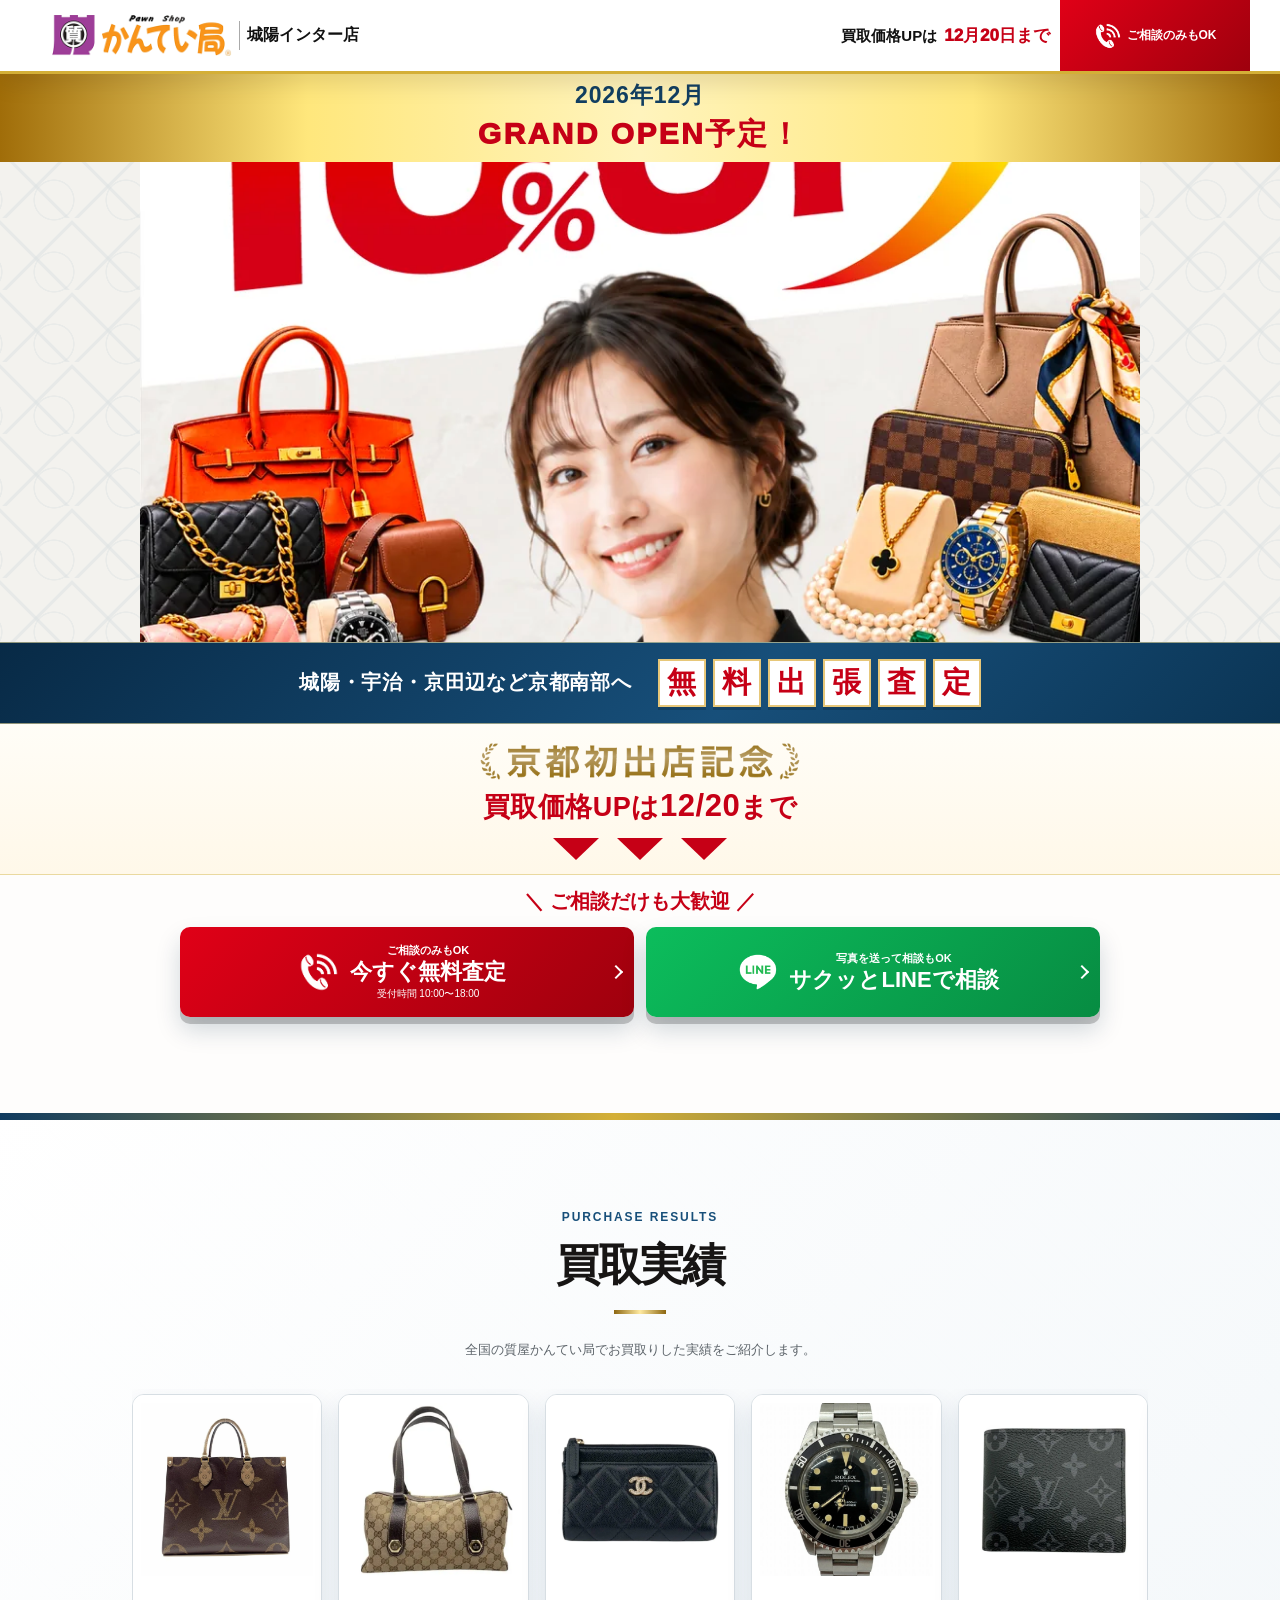
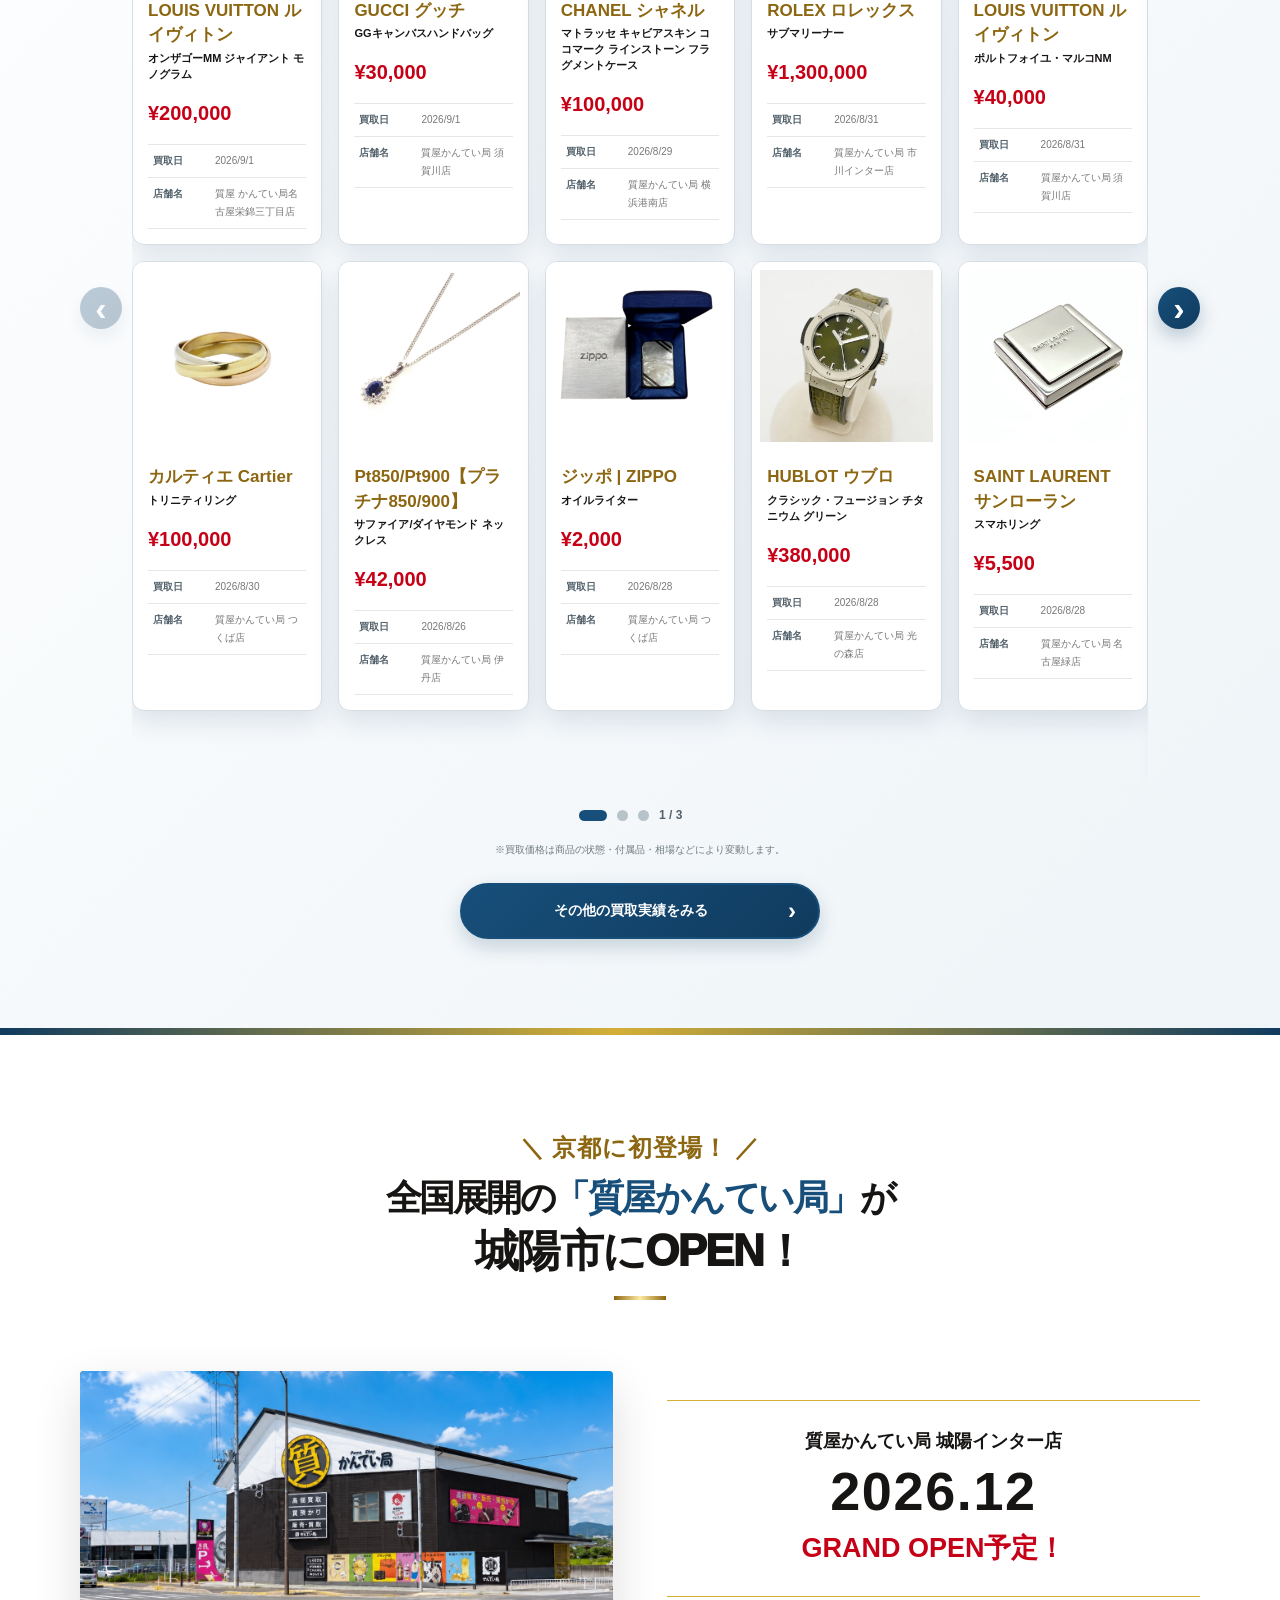
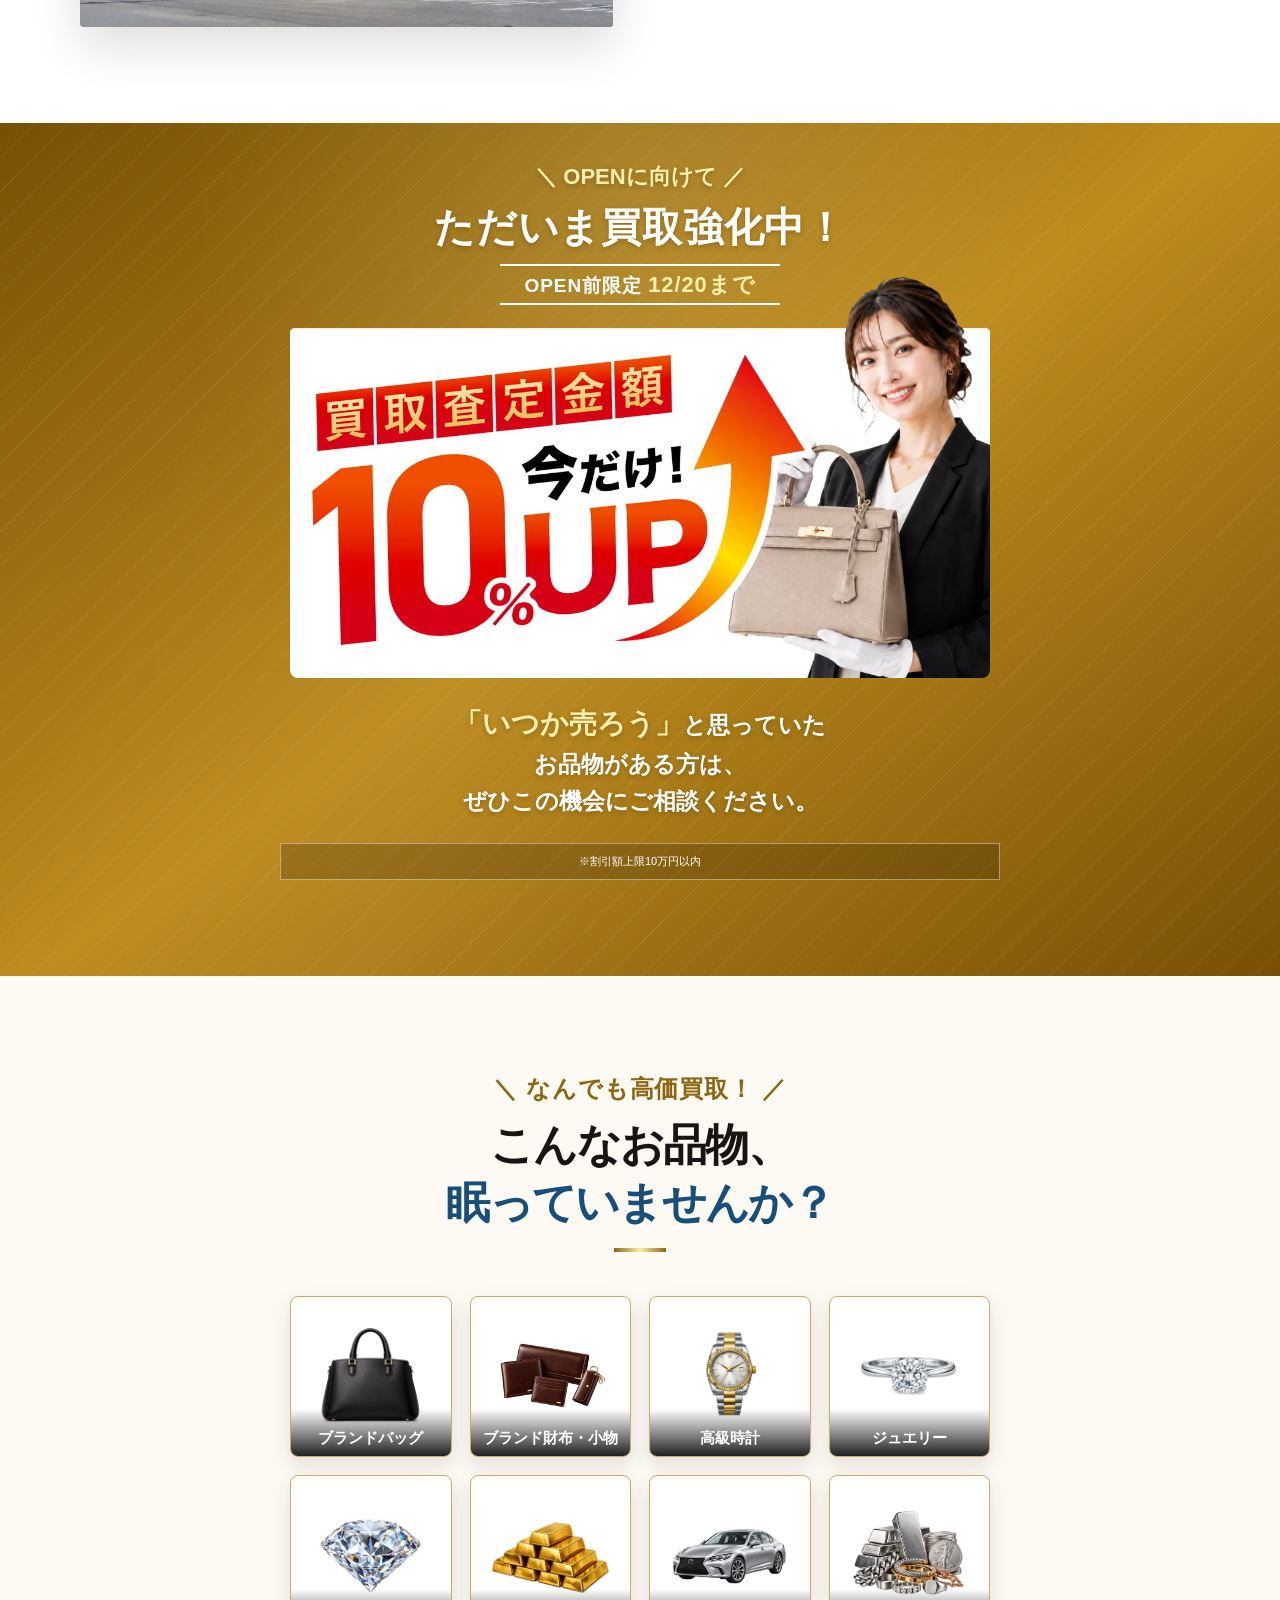
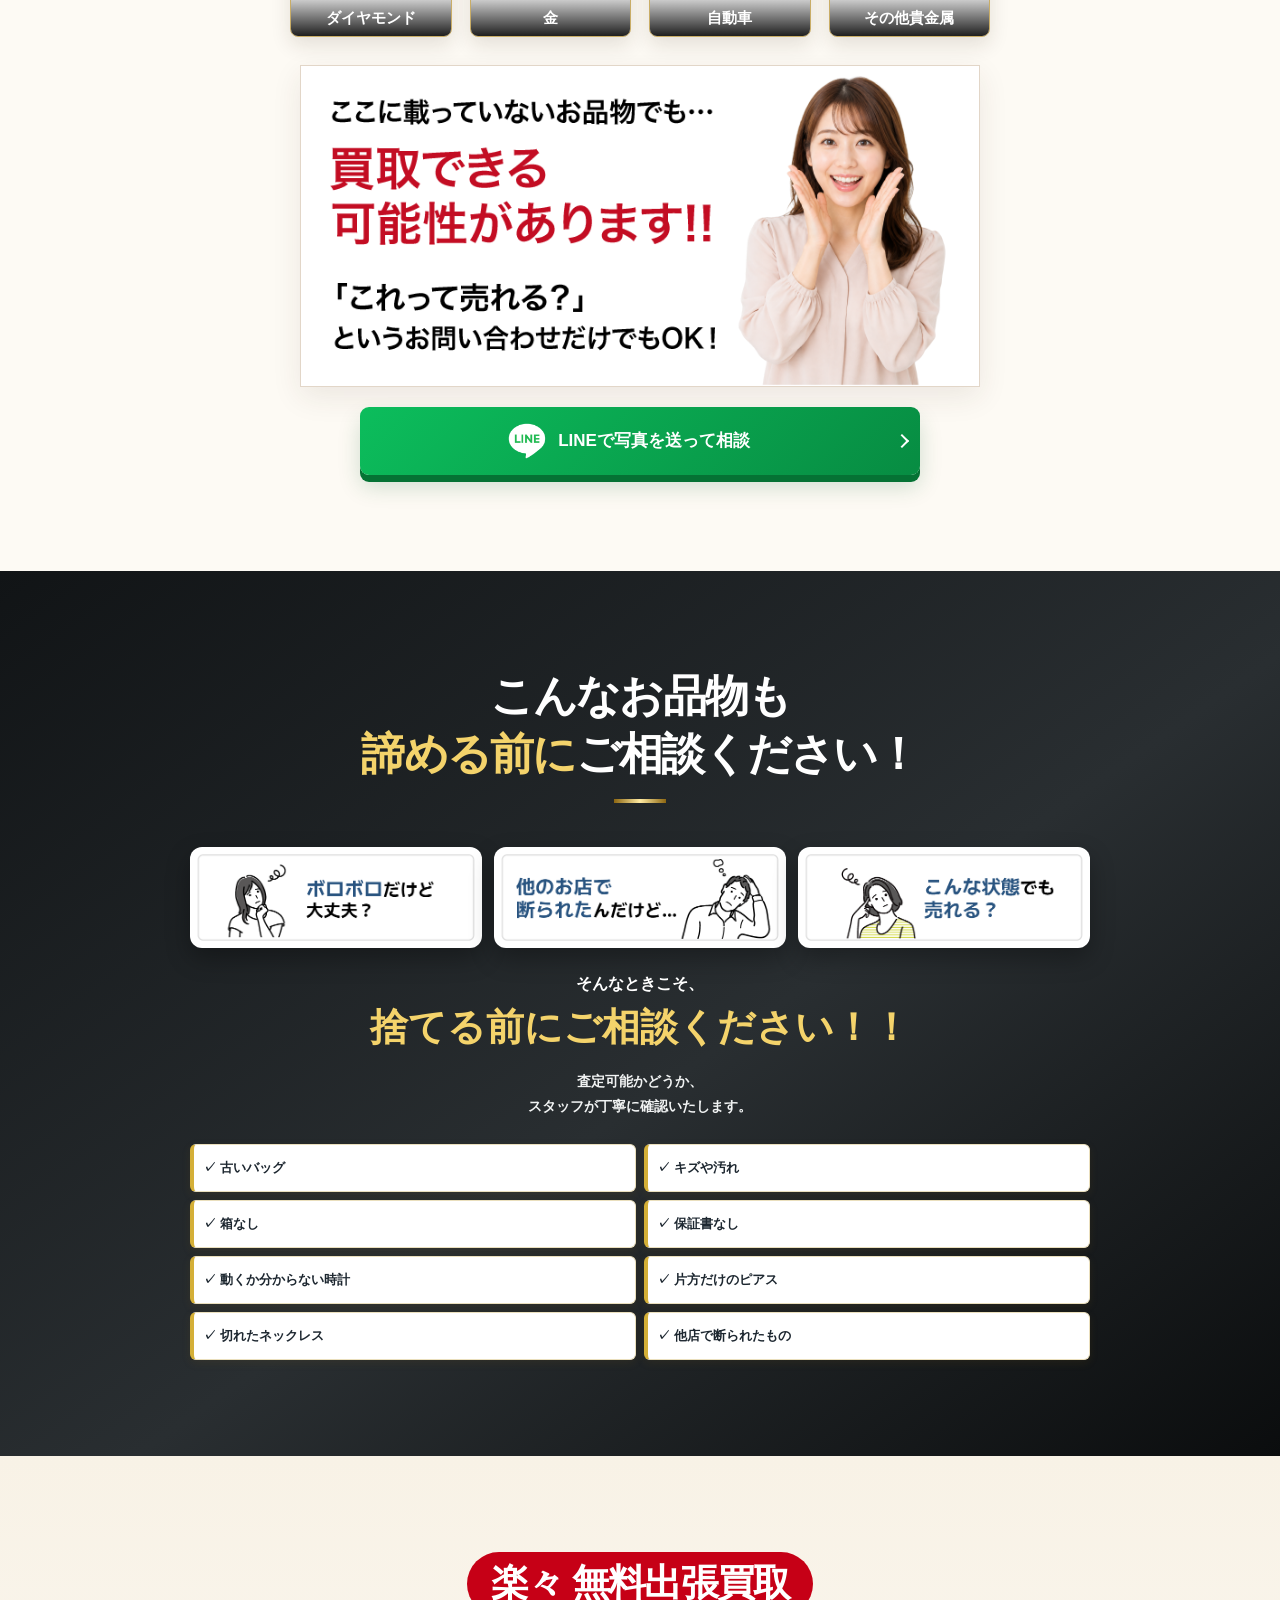
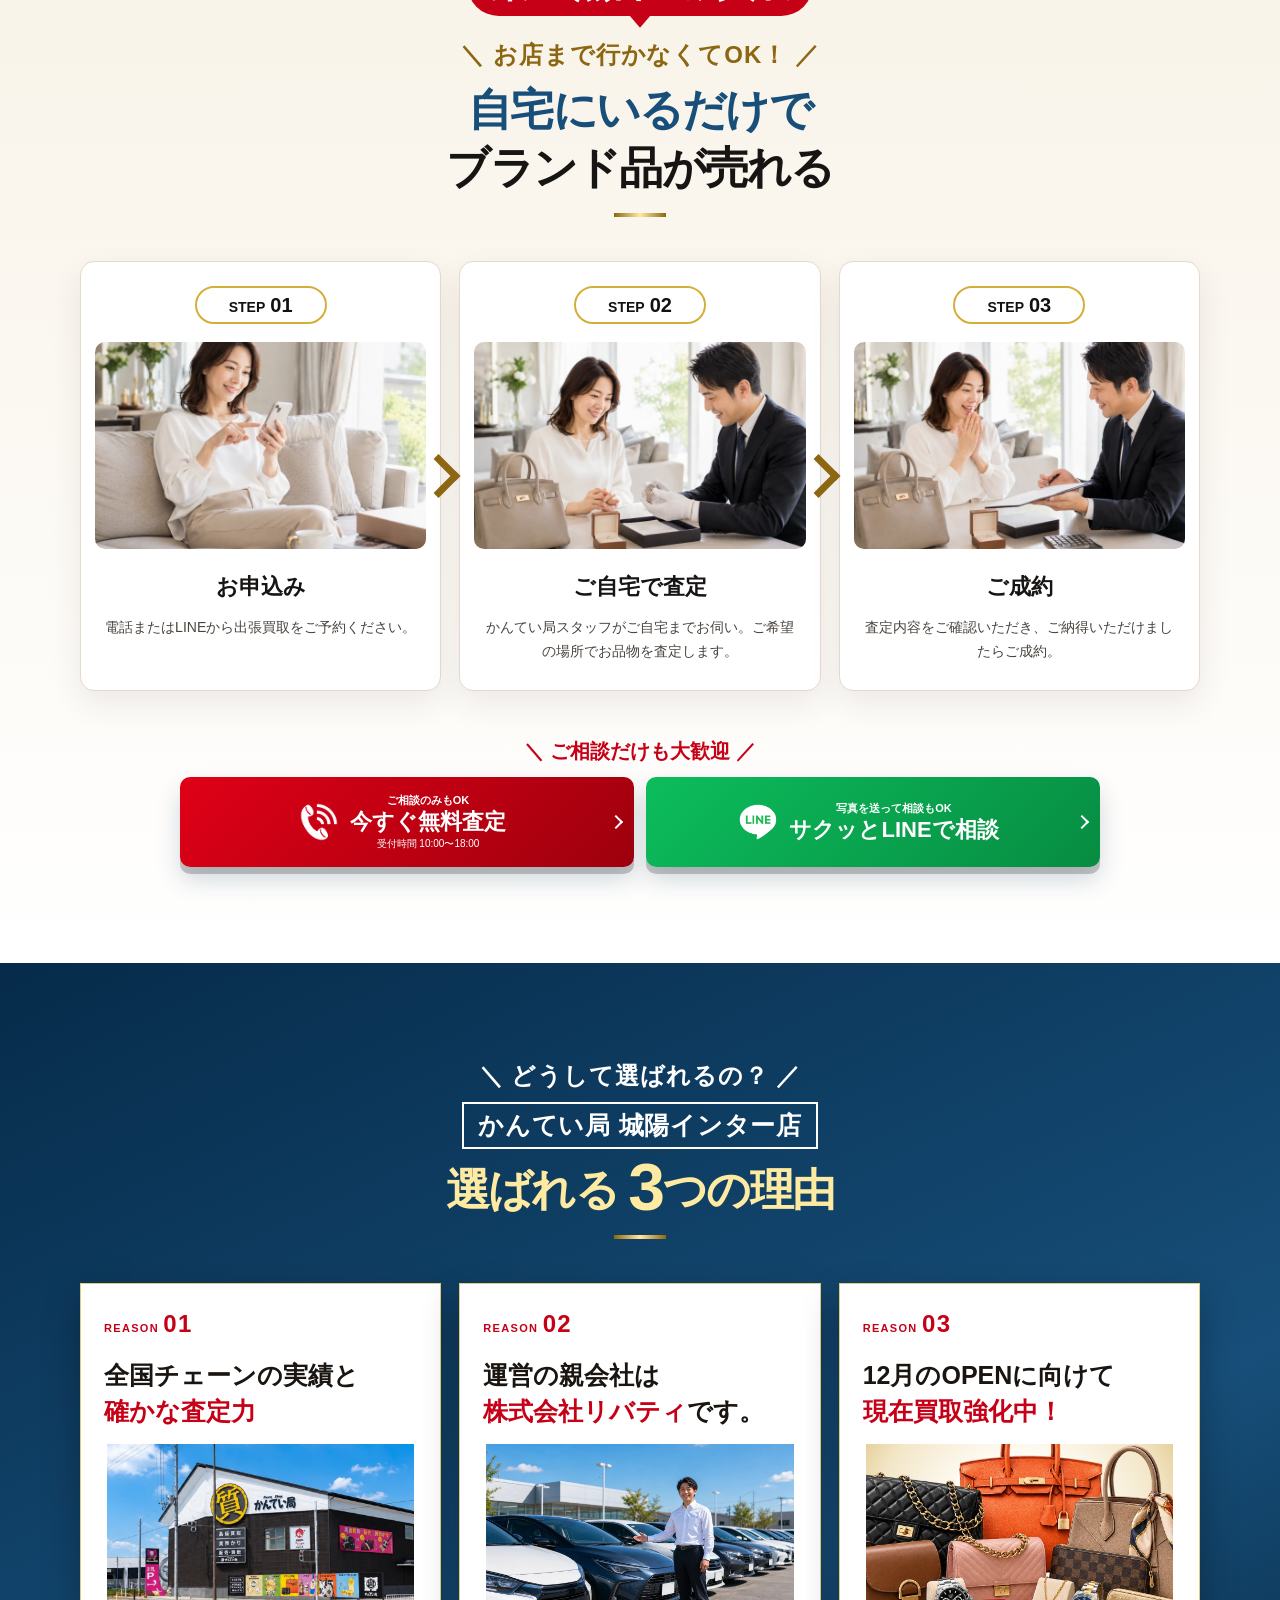
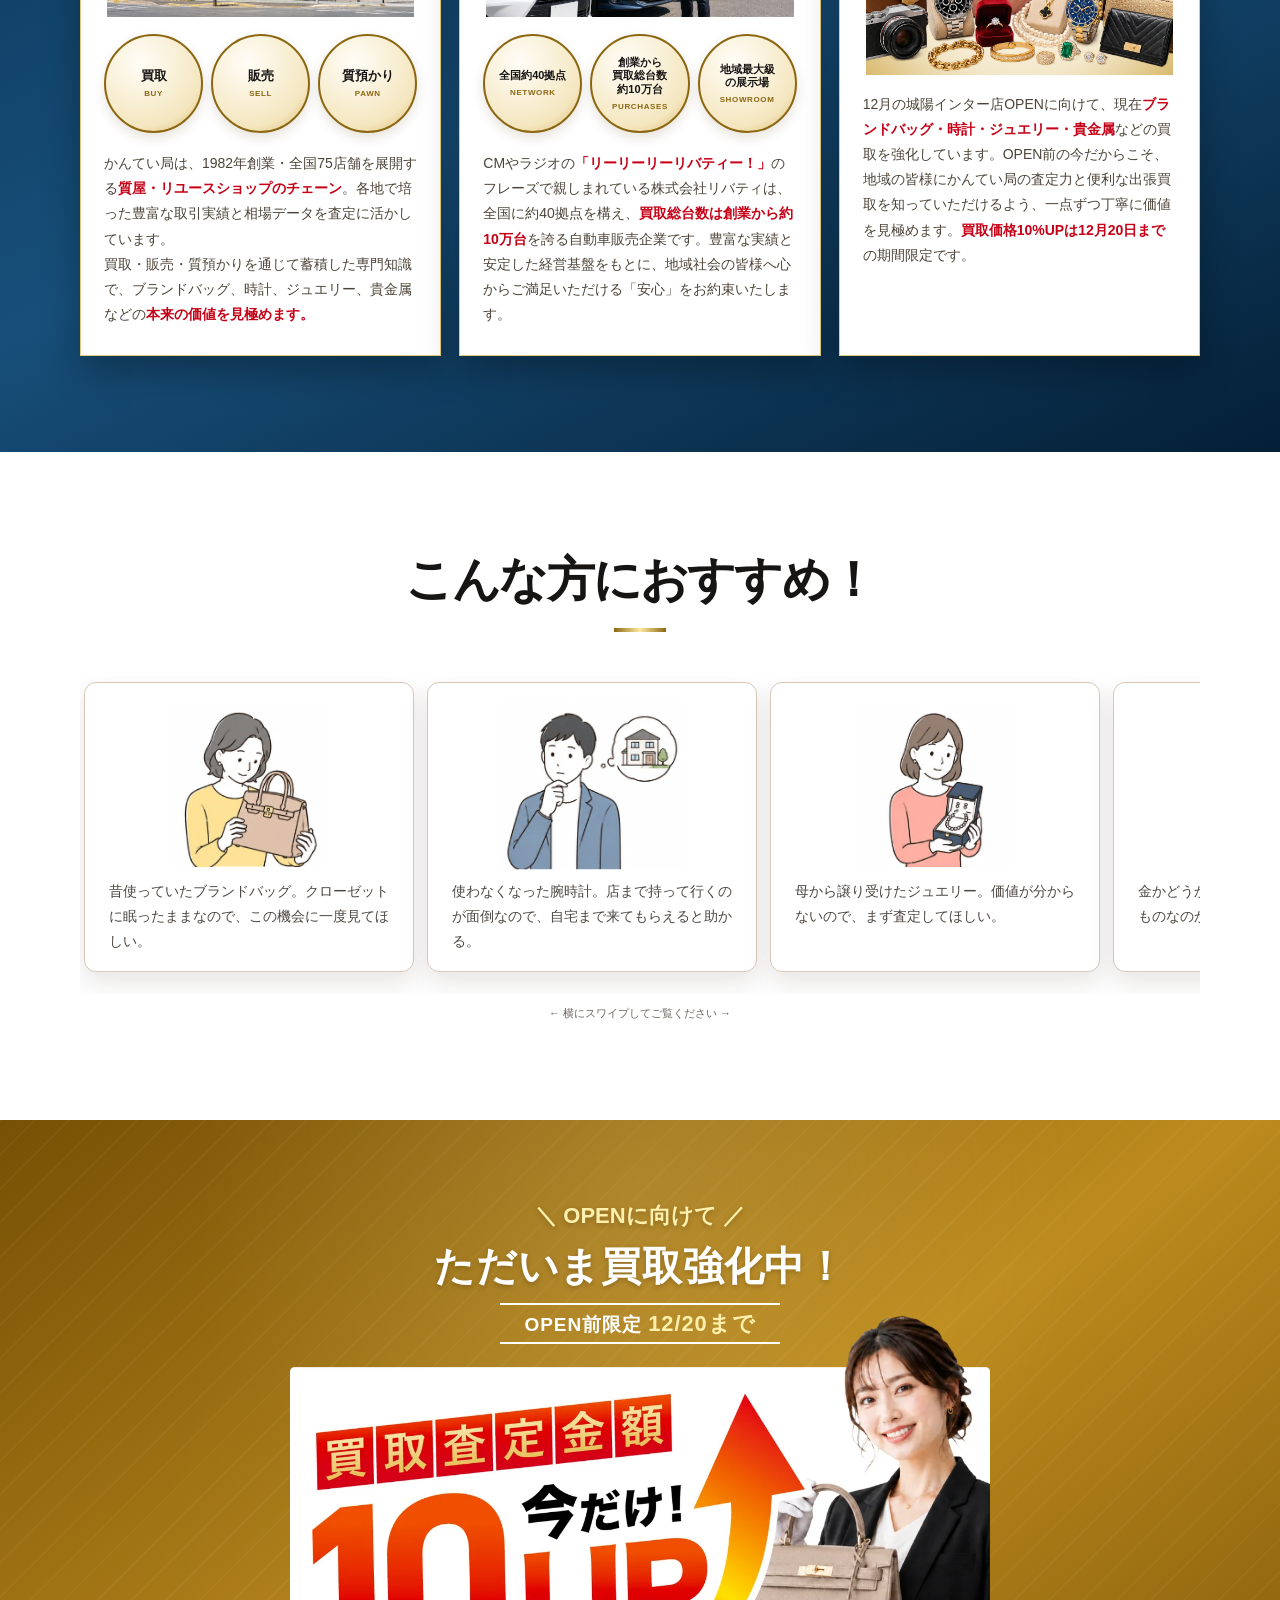
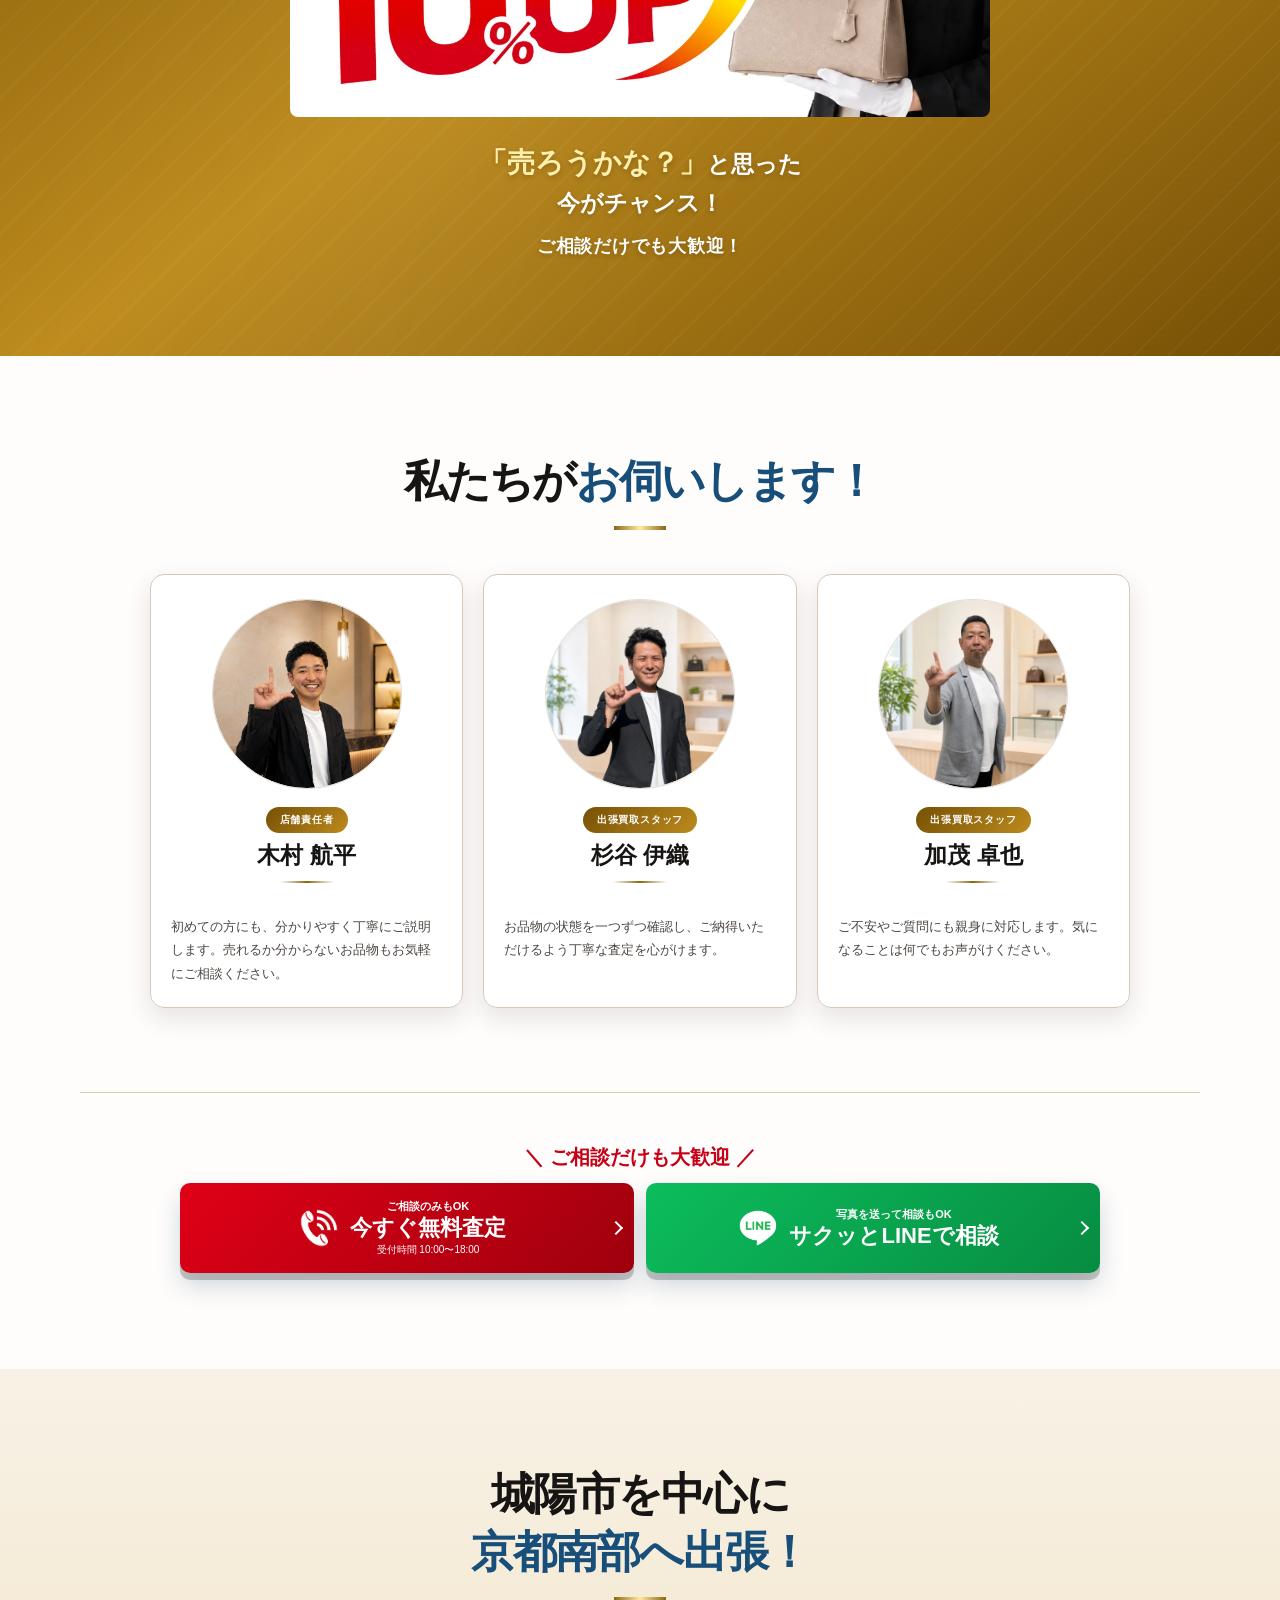
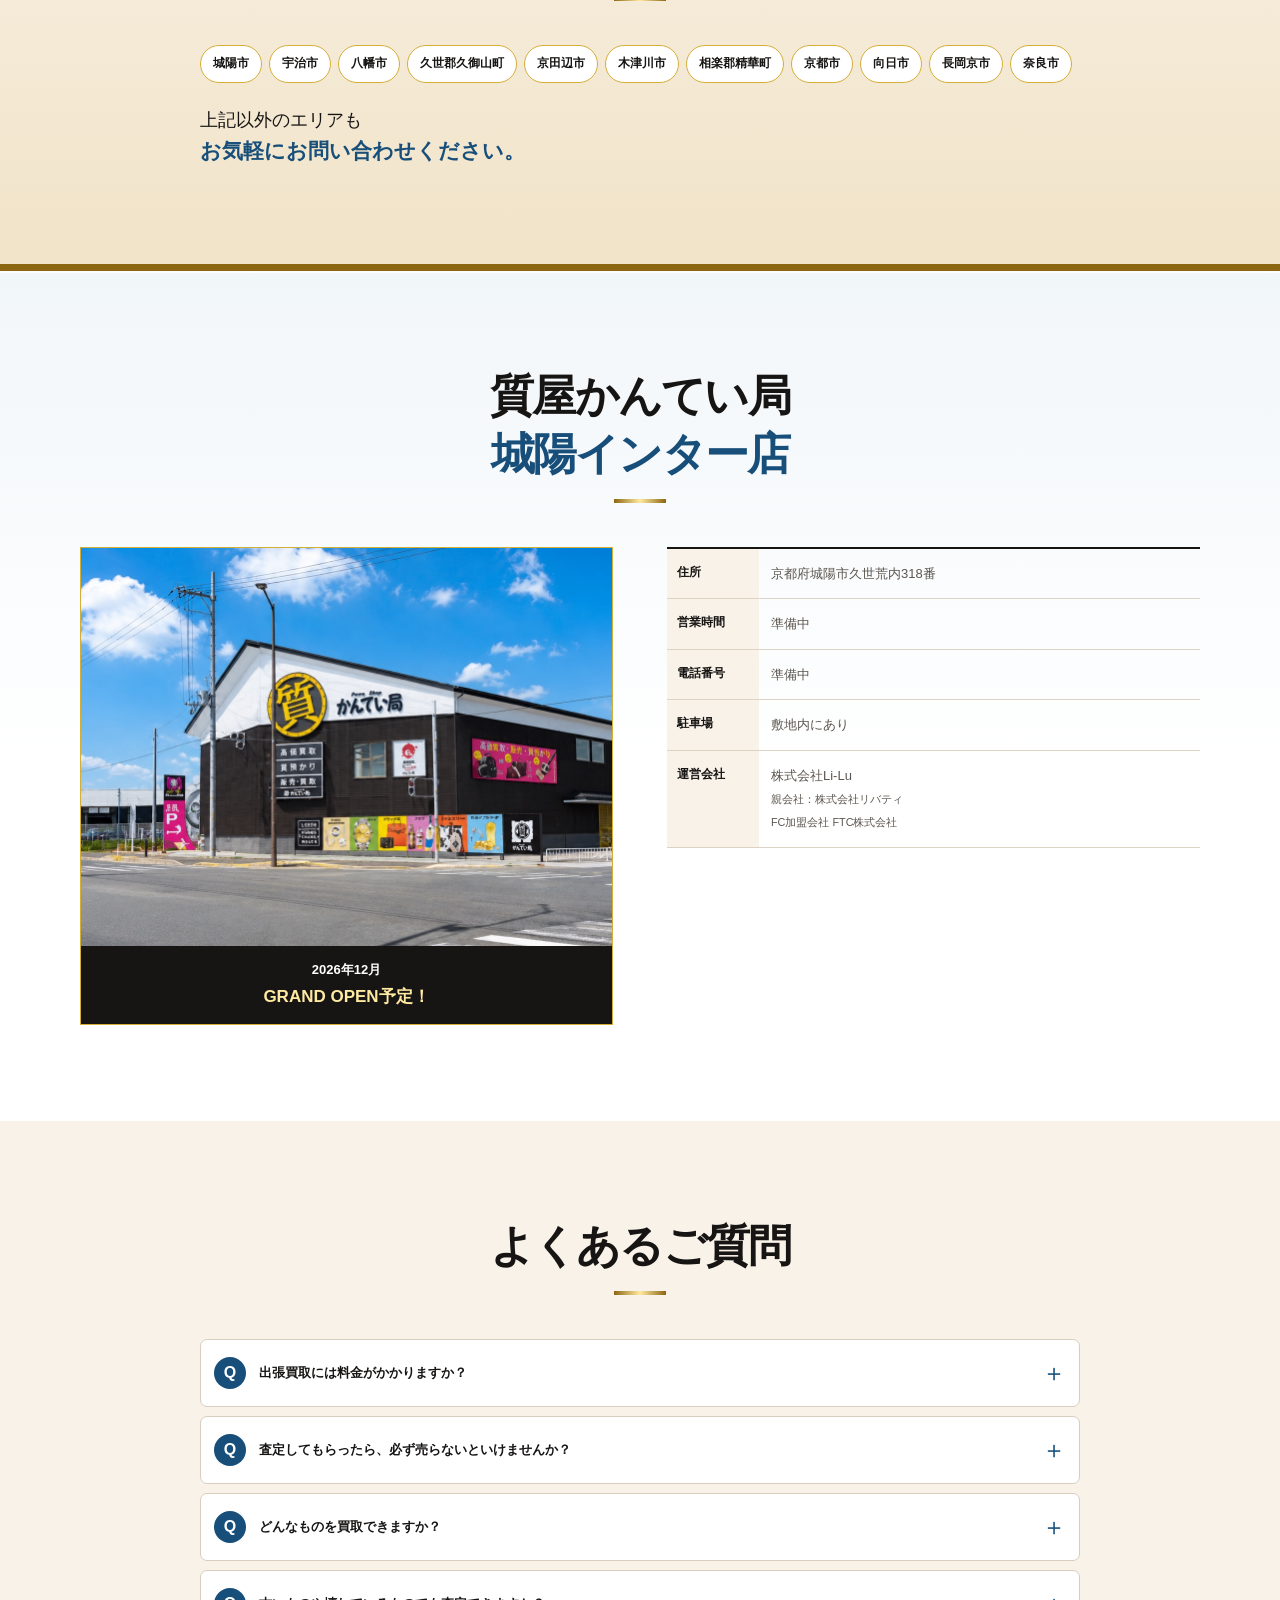
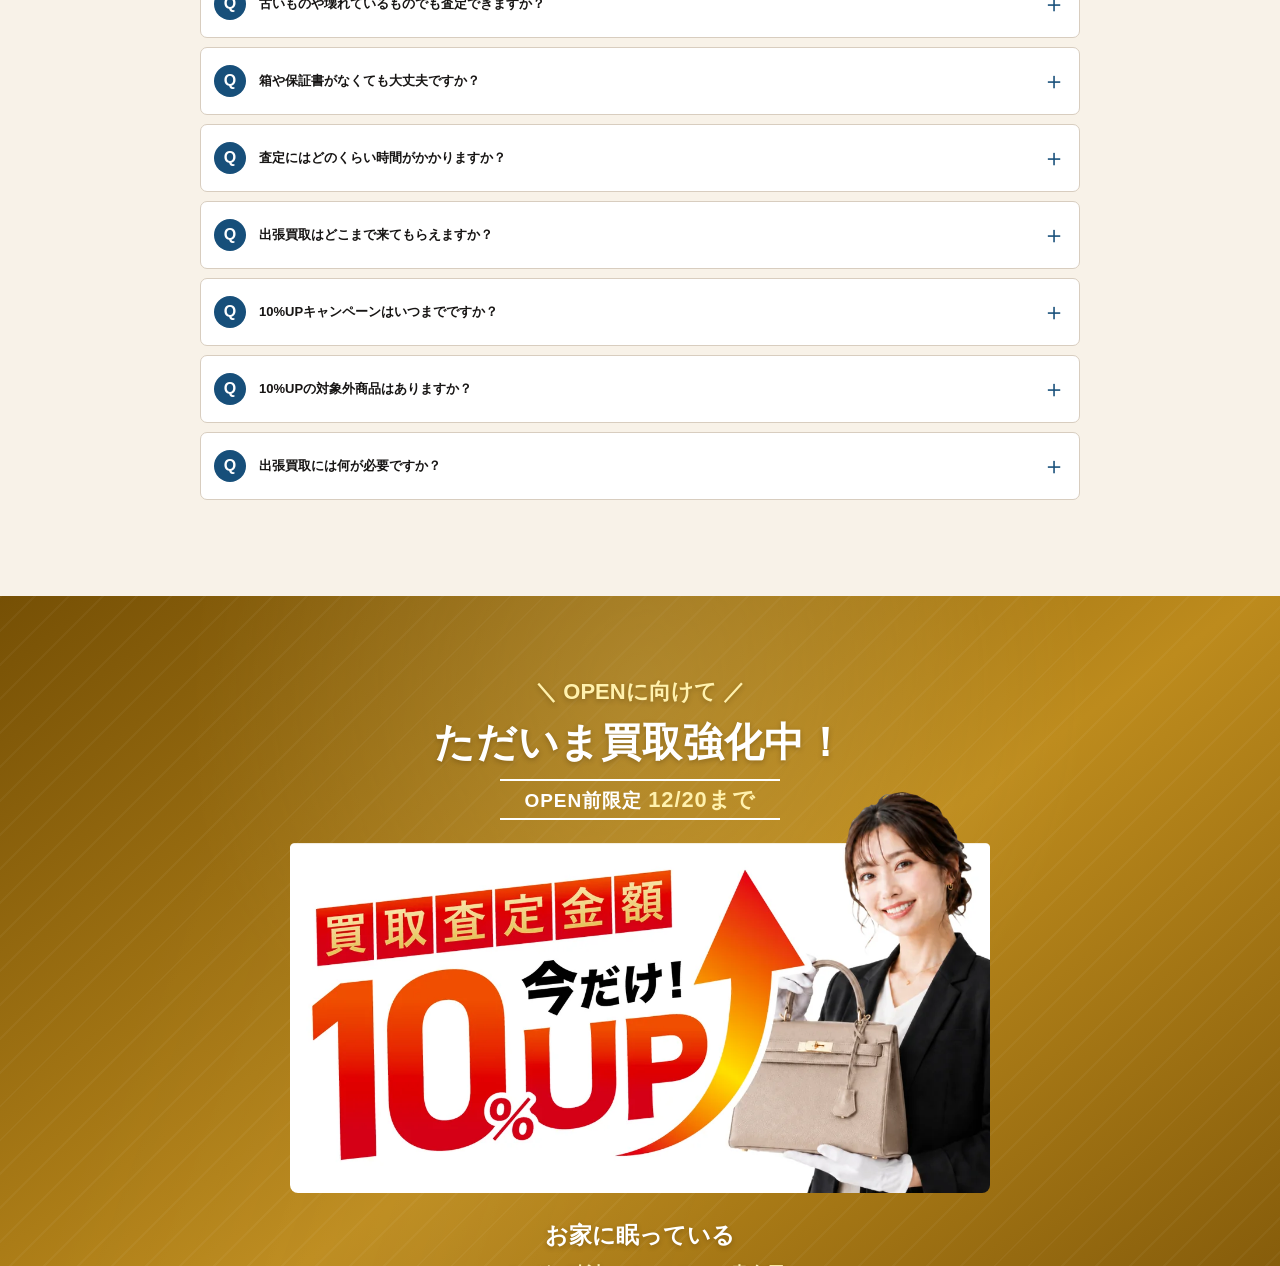
==== commit 86c3fd31: "Rename store to 城陽インター店 in jyoyo-pre-lp index" ====
--- a/jyoyo-pre-lp/index.html
+++ b/jyoyo-pre-lp/index.html
@@ -1,2 +1,2 @@
 <!DOCTYPE html><html lang="ja"><head><meta charSet="utf-8"/><meta name="viewport" content="width=device-width, initial-scale=1"/><link rel="preload" href="./images/kanteikyoku-logo.png" as="image"/><link rel="preload" href="./images/phone-icon.png" as="image"/><link rel="preload" href="./images/kyoto-first-opening.png" as="image"/><link rel="preload" href="./images/line-icon.png" as="image"/><link rel="stylesheet" href="./css/style.css"><script src="./js/results-carousel.js" defer></script><script src="./js/main.js" defer></script>
-<title>質屋かんてい局 城陽店｜OPEN前限定 出張買取10%UP</title><meta name="description" content="2026年12月、質屋かんてい局 城陽店がOPEN予定。OPEN前限定で出張買取を強化中。12月20日まで買取価格10%UP。ブランドバッグ・時計・ジュエリー・金・自動車などお気軽にご相談ください。"><meta name="robots" content="index, follow"><link rel="canonical" href="https://li-lu.libertynet.jp/jyoyo-pre-lp/"><meta property="og:title" content="質屋かんてい局 城陽店｜出張買取10%UP"><meta property="og:description" content="OPEN前の今が売りどき！12月20日まで出張買取の買取価格10%UP。"><meta property="og:type" content="website"><meta property="og:locale" content="ja_JP"><meta property="og:url" content="https://li-lu.libertynet.jp/jyoyo-pre-lp/"><meta property="og:image" content="https://li-lu.libertynet.jp/jyoyo-pre-lp/images/og.jpg"><meta property="og:image:width" content="1200"><meta property="og:image:height" content="630"><meta property="og:image:alt" content="質屋かんてい局 城陽店 2026年12月OPEN予定 出張買取の買取価格10%UP"><meta name="twitter:card" content="summary_large_image"><meta name="twitter:title" content="質屋かんてい局 城陽店｜出張買取10%UP"><meta name="twitter:description" content="OPEN前限定。12月20日まで出張買取の買取価格10%UP。"><meta name="twitter:image" content="https://li-lu.libertynet.jp/jyoyo-pre-lp/images/og.jpg"><link rel="shortcut icon" href="./images/favicon.png"><link rel="icon" href="./images/favicon.png"><link rel="apple-touch-icon" href="./images/favicon.png"></head><body><noscript><iframe class="gtm-noscript" title="Google Tag Manager" src="https://www.googletagmanager.com/ns.html?id=GTM-MG693D6" height="0" width="0"></iframe></noscript><header class="site-header"><div class="header-inner"><a class="brand" href="#top" aria-label="ページ上部へ戻る"><img src="./images/kanteikyoku-logo.png" alt="質屋かんてい局" width="404" height="90"/><span>城陽店</span></a><div class="header-open"><b>買取価格UPは</b><em class="header-deadline">12月20日まで</em></div><a class="header-cta" href="tel:07014562797"><span class="button-icon phone-receiver" aria-hidden="true"><img src="./images/phone-icon.png" alt=""/></span><span class="header-cta-copy"><span>ご相談のみもOK</span></span></a></div></header><main id="top"><section class="hero" aria-labelledby="hero-title"><div class="hero-topline"><strong>2026年12月</strong><b>GRAND OPEN予定！</b></div><div class="hero-grid"><h1 id="hero-title" class="sr-only">無料出張査定で高額買取</h1><div class="hero-fv-image"><picture><source media="(min-width: 700px)" srcSet="./images/fv-pc-optimized.webp"/><img src="./images/fv-sp-optimized.webp" alt="買取査定金額が今だけ10%UP。出張料・査定料・キャンセル料無料" width="1028" height="1400" fetchpriority="high"/></picture></div></div><div class="hero-service-band"><p>城陽・宇治・京田辺など京都南部へ</p><strong role="img" aria-label="無料出張査定"><i>無</i><i>料</i><i>出</i><i>張</i><i>査</i><i>定</i></strong></div><div class="hero-campaign-cue"><p><span><img src="./images/kyoto-first-opening.png" alt="京都初出店記念" width="940" height="136"/></span><strong>買取価格UPは<em>12/20</em>まで</strong></p><div class="hero-campaign-arrows" aria-hidden="true"><i></i><i></i><i></i></div></div></section><section class="hero-cta section-pad" aria-label="出張買取のご予約（ページ上部）"><div class="shell"><div class="reservation-block"><p>＼ ご相談だけも大歓迎 ／</p><div class="cta-buttons"><a class="cta-button phone" href="tel:07014562797"><span class="button-icon phone-receiver" aria-hidden="true"><img src="./images/phone-icon.png" alt=""/></span><span><small>ご相談のみもOK</small><strong>今すぐ無料査定</strong><em>受付時間 10:00〜18:00</em></span></a><a class="cta-button line" href="#store-info"><span class="button-icon line-mark" aria-hidden="true"><img src="./images/line-icon.png" alt=""/></span><span><small>写真を送って相談もOK</small><strong>サクッとLINEで相談</strong></span></a></div></div></div></section><section class="results-section section-pad" id="purchase-results"><div class="shell"><div class="section-heading"><p class="eyebrow">PURCHASE RESULTS</p><h2>買取実績</h2><span class="heading-rule" aria-hidden="true"></span></div><p class="results-lead">全国の質屋かんてい局でお買取りした実績をご紹介します。</p><div class="results-carousel-shell" data-results-carousel-shell="true"><button class="results-carousel-button is-prev" type="button" aria-label="前の10件を見る" data-results-carousel-prev="true" disabled="">‹</button><div class="results-carousel" data-results-carousel="true"><div class="results-page" role="group" aria-label="1ページ目"><div class="results-grid"><article class="result-card"><div class="result-photo"><img src="./images/purchase-result-01.webp" alt="LOUIS VUITTON ルイヴィトン オンザゴーMM ジャイアント モノグラム" width="1200" height="1200" loading="lazy"/></div><div class="result-copy"><p class="result-brand">LOUIS VUITTON ルイヴィトン</p><h3>オンザゴーMM ジャイアント モノグラム</h3><strong>¥200,000</strong><dl><div><dt>買取日</dt><dd>2026/9/1</dd></div><div><dt>店舗名</dt><dd>質屋 かんてい局名古屋栄錦三丁目店</dd></div></dl></div></article><article class="result-card"><div class="result-photo"><img src="./images/purchase-result-02.webp" alt="GUCCI グッチ GGキャンバスハンドバッグ" width="1200" height="1200" loading="lazy"/></div><div class="result-copy"><p class="result-brand">GUCCI グッチ</p><h3>GGキャンバスハンドバッグ</h3><strong>¥30,000</strong><dl><div><dt>買取日</dt><dd>2026/9/1</dd></div><div><dt>店舗名</dt><dd>質屋かんてい局 須賀川店</dd></div></dl></div></article><article class="result-card"><div class="result-photo"><img src="./images/purchase-result-03.webp" alt="CHANEL シャネル マトラッセ キャビアスキン ココマーク ラインストーン フラグメントケース" width="1200" height="1200" loading="lazy"/></div><div class="result-copy"><p class="result-brand">CHANEL シャネル</p><h3>マトラッセ キャビアスキン ココマーク ラインストーン フラグメントケース</h3><strong>¥100,000</strong><dl><div><dt>買取日</dt><dd>2026/8/29</dd></div><div><dt>店舗名</dt><dd>質屋かんてい局 横浜港南店</dd></div></dl></div></article><article class="result-card"><div class="result-photo"><img src="./images/purchase-result-04.webp" alt="ROLEX ロレックス サブマリーナー" width="1200" height="1200" loading="lazy"/></div><div class="result-copy"><p class="result-brand">ROLEX ロレックス</p><h3>サブマリーナー</h3><strong>¥1,300,000</strong><dl><div><dt>買取日</dt><dd>2026/8/31</dd></div><div><dt>店舗名</dt><dd>質屋かんてい局 市川インター店</dd></div></dl></div></article><article class="result-card"><div class="result-photo"><img src="./images/purchase-result-05.webp" alt="LOUIS VUITTON ルイヴィトン ポルトフォイユ・マルコNM" width="1200" height="1200" loading="lazy"/></div><div class="result-copy"><p class="result-brand">LOUIS VUITTON ルイヴィトン</p><h3>ポルトフォイユ・マルコNM</h3><strong>¥40,000</strong><dl><div><dt>買取日</dt><dd>2026/8/31</dd></div><div><dt>店舗名</dt><dd>質屋かんてい局 須賀川店</dd></div></dl></div></article><article class="result-card"><div class="result-photo"><img src="./images/purchase-result-06.webp" alt="カルティエ Cartier トリニティリング" width="1200" height="1200" loading="lazy"/></div><div class="result-copy"><p class="result-brand">カルティエ Cartier</p><h3>トリニティリング</h3><strong>¥100,000</strong><dl><div><dt>買取日</dt><dd>2026/8/30</dd></div><div><dt>店舗名</dt><dd>質屋かんてい局 つくば店</dd></div></dl></div></article><article class="result-card"><div class="result-photo"><img src="./images/purchase-result-07.webp" alt="Pt850/Pt900【プラチナ850/900】 サファイア/ダイヤモンド ネックレス" width="1200" height="1200" loading="lazy"/></div><div class="result-copy"><p class="result-brand">Pt850/Pt900【プラチナ850/900】</p><h3>サファイア/ダイヤモンド ネックレス</h3><strong>¥42,000</strong><dl><div><dt>買取日</dt><dd>2026/8/26</dd></div><div><dt>店舗名</dt><dd>質屋かんてい局 伊丹店</dd></div></dl></div></article><article class="result-card"><div class="result-photo"><img src="./images/purchase-result-08.webp" alt="ジッポ | ZIPPO オイルライター" width="1200" height="1200" loading="lazy"/></div><div class="result-copy"><p class="result-brand">ジッポ | ZIPPO</p><h3>オイルライター</h3><strong>¥2,000</strong><dl><div><dt>買取日</dt><dd>2026/8/28</dd></div><div><dt>店舗名</dt><dd>質屋かんてい局 つくば店</dd></div></dl></div></article><article class="result-card"><div class="result-photo"><img src="./images/purchase-result-09.webp" alt="HUBLOT ウブロ クラシック・フュージョン チタニウム グリーン" width="1200" height="1200" loading="lazy"/></div><div class="result-copy"><p class="result-brand">HUBLOT ウブロ</p><h3>クラシック・フュージョン チタニウム グリーン</h3><strong>¥380,000</strong><dl><div><dt>買取日</dt><dd>2026/8/28</dd></div><div><dt>店舗名</dt><dd>質屋かんてい局 光の森店</dd></div></dl></div></article><article class="result-card"><div class="result-photo"><img src="./images/purchase-result-10.webp" alt="SAINT LAURENT サンローラン スマホリング" width="1200" height="1200" loading="lazy"/></div><div class="result-copy"><p class="result-brand">SAINT LAURENT サンローラン</p><h3>スマホリング</h3><strong>¥5,500</strong><dl><div><dt>買取日</dt><dd>2026/8/28</dd></div><div><dt>店舗名</dt><dd>質屋かんてい局 名古屋緑店</dd></div></dl></div></article></div></div><div class="results-page" role="group" aria-label="2ページ目"><div class="results-grid"><article class="result-card"><div class="result-photo"><img src="./images/purchase-result-11.jpg" alt="【CHANEL】 シャネル AP0230 クラシック スモール フラップ ウォレット" width="1200" height="1200" loading="lazy"/></div><div class="result-copy"><p class="result-brand">【CHANEL】 シャネル</p><h3>AP0230 クラシック スモール フラップ ウォレット</h3><strong>¥68,000</strong><dl><div><dt>買取日</dt><dd>2026/09/04</dd></div><div><dt>店舗名</dt><dd>質屋かんてい局 市川インター店</dd></div></dl></div></article><article class="result-card"><div class="result-photo"><img src="./images/purchase-result-12.jpg" alt="TAG Heuer タグホイヤー CJF211N.BA0598 リンク スターダスクロノ" width="1200" height="1200" loading="lazy"/></div><div class="result-copy"><p class="result-brand">TAG Heuer タグホイヤー</p><h3>CJF211N.BA0598 リンク スターダスクロノ</h3><strong>¥125,000</strong><dl><div><dt>買取日</dt><dd>2026/09/04</dd></div><div><dt>店舗名</dt><dd>質屋かんてい局 名古屋緑店</dd></div></dl></div></article><article class="result-card"><div class="result-photo"><img src="./images/purchase-result-13.jpg" alt="Hermès【エルメス】 ケリーフェスティバル／エトゥープ／ヴォースイフト／シルバー金具／バッグチャーム／ケリーモチーフ" width="1200" height="1200" loading="lazy"/></div><div class="result-copy"><p class="result-brand">Hermès【エルメス】</p><h3>ケリーフェスティバル／エトゥープ／ヴォースイフト／シルバー金具／バッグチャーム／ケリーモチーフ</h3><strong>¥320,000</strong><dl><div><dt>買取日</dt><dd>2026/09/03</dd></div><div><dt>店舗名</dt><dd>質屋かんてい局 神戸大蔵谷インター店</dd></div></dl></div></article><article class="result-card"><div class="result-photo"><img src="./images/purchase-result-14.jpg" alt="【SEIKO】セイコー 44-9990 キングセイコー 手巻き時計" width="1200" height="1200" loading="lazy"/></div><div class="result-copy"><p class="result-brand">【SEIKO】セイコー</p><h3>44-9990 キングセイコー 手巻き時計</h3><strong>¥55,000</strong><dl><div><dt>買取日</dt><dd>2026/09/03</dd></div><div><dt>店舗名</dt><dd>加古川店</dd></div></dl></div></article><article class="result-card"><div class="result-photo"><img src="./images/purchase-result-15.jpg" alt="【LOUIS VUITTON】ルイヴィトン M44873 パームスプリングス バックパック MINI" width="1200" height="1200" loading="lazy"/></div><div class="result-copy"><p class="result-brand">【LOUIS VUITTON】ルイヴィトン</p><h3>M44873 パームスプリングス バックパック MINI</h3><strong>¥150,000</strong><dl><div><dt>買取日</dt><dd>2026/09/03</dd></div><div><dt>店舗名</dt><dd>質屋かんてい局 市川インター店</dd></div></dl></div></article><article class="result-card"><div class="result-photo"><img src="./images/purchase-result-16.jpg" alt="Cartier【カルティエ】 W3103155 パシャ シータイマー" width="1200" height="1200" loading="lazy"/></div><div class="result-copy"><p class="result-brand">Cartier【カルティエ】</p><h3>W3103155 パシャ シータイマー</h3><strong>¥170,000</strong><dl><div><dt>買取日</dt><dd>2026/09/03</dd></div><div><dt>店舗名</dt><dd>質屋かんてい局 富山インター店</dd></div></dl></div></article><article class="result-card"><div class="result-photo"><img src="./images/purchase-result-17.jpg" alt="LOUIS VUITTON ルイヴィトン M67498 モノグラム マヒナ ポルトフォイユ イリス XS イニシャル入り" width="1200" height="1200" loading="lazy"/></div><div class="result-copy"><p class="result-brand">LOUIS VUITTON ルイヴィトン</p><h3>M67498 モノグラム マヒナ ポルトフォイユ イリス XS イニシャル入り</h3><strong>¥23,000</strong><dl><div><dt>買取日</dt><dd>2026/09/03</dd></div><div><dt>店舗名</dt><dd>質屋 かんてい局名古屋栄錦三丁目店</dd></div></dl></div></article><article class="result-card"><div class="result-photo"><img src="./images/purchase-result-18.jpg" alt="CHANEL プルミエール" width="1200" height="1200" loading="lazy"/></div><div class="result-copy"><p class="result-brand">CHANEL</p><h3>プルミエール</h3><strong>¥150,000</strong><dl><div><dt>買取日</dt><dd>2026/09/02</dd></div><div><dt>店舗名</dt><dd>かんてい局 仙台卸町店</dd></div></dl></div></article><article class="result-card"><div class="result-photo"><img src="./images/purchase-result-19.webp" alt="【ROLEX】ロレックス 14270 / エクスプローラー1" width="1200" height="1200" loading="lazy"/></div><div class="result-copy"><p class="result-brand">【ROLEX】ロレックス</p><h3>14270 / エクスプローラー1</h3><strong>¥850,000</strong><dl><div><dt>買取日</dt><dd>2026/09/02</dd></div><div><dt>店舗名</dt><dd>質屋かんてい局 市川インター店</dd></div></dl></div></article><article class="result-card"><div class="result-photo"><img src="./images/purchase-result-20.jpg" alt="LOUIS VUITTON【ルイヴィトン】 エピ マンダラMM" width="1200" height="1200" loading="lazy"/></div><div class="result-copy"><p class="result-brand">LOUIS VUITTON【ルイヴィトン】</p><h3>エピ マンダラMM</h3><strong>¥13,000</strong><dl><div><dt>買取日</dt><dd>2026/09/02</dd></div><div><dt>店舗名</dt><dd>質屋かんてい局 光の森店</dd></div></dl></div></article></div></div><div class="results-page" role="group" aria-label="3ページ目"><div class="results-grid"><article class="result-card"><div class="result-photo"><img src="./images/purchase-result-21.jpg" alt="Cartier 【カルティエ】 ミニラブリング/k18PG" width="1200" height="1200" loading="lazy"/></div><div class="result-copy"><p class="result-brand">Cartier 【カルティエ】</p><h3>ミニラブリング/k18PG</h3><strong>¥115,000</strong><dl><div><dt>買取日</dt><dd>2026/09/02</dd></div><div><dt>店舗名</dt><dd>新潟万代店</dd></div></dl></div></article><article class="result-card"><div class="result-photo"><img src="./images/purchase-result-22.webp" alt="CHANEL シャネル A92193 ボーイシャネル28 ラージ パンチングレザー チェーン ショルダーバッグ" width="1200" height="1200" loading="lazy"/></div><div class="result-copy"><p class="result-brand">CHANEL シャネル</p><h3>A92193 ボーイシャネル28 ラージ パンチングレザー チェーン ショルダーバッグ</h3><strong>¥300,000</strong><dl><div><dt>買取日</dt><dd>2026/09/03</dd></div><div><dt>店舗名</dt><dd>質屋かんてい局 横浜港南店</dd></div></dl></div></article><article class="result-card"><div class="result-photo"><img src="./images/purchase-result-23.jpg" alt="Louis Vuitton M62709 キーホルダー･LVドラゴンヌ" width="1200" height="1200" loading="lazy"/></div><div class="result-copy"><p class="result-brand">Louis Vuitton</p><h3>M62709 キーホルダー･LVドラゴンヌ</h3><strong>¥18,000</strong><dl><div><dt>買取日</dt><dd>2026/08/31</dd></div><div><dt>店舗名</dt><dd>かんてい局利府店</dd></div></dl></div></article><article class="result-card"><div class="result-photo"><img src="./images/purchase-result-24.jpeg" alt="【Pt999】プラチナ製品 Pt999 枠Pt900 ペンダントトップ" width="1200" height="1200" loading="lazy"/></div><div class="result-copy"><p class="result-brand">【Pt999】プラチナ製品</p><h3>Pt999 枠Pt900 ペンダントトップ</h3><strong>¥30,000</strong><dl><div><dt>買取日</dt><dd>2026/09/03</dd></div><div><dt>店舗名</dt><dd>飛田店</dd></div></dl></div></article><article class="result-card"><div class="result-photo"><img src="./images/purchase-result-25.jpg" alt="GUCCI グッチ バタフライ&amp;ハートチャームネックレス" width="1200" height="1200" loading="lazy"/></div><div class="result-copy"><p class="result-brand">GUCCI グッチ</p><h3>バタフライ&amp;ハートチャームネックレス</h3><strong>¥7,000</strong><dl><div><dt>買取日</dt><dd>2026/09/03</dd></div><div><dt>店舗名</dt><dd>買取専門かんてい局 豊橋柱店</dd></div></dl></div></article><article class="result-card"><div class="result-photo"><img src="./images/purchase-result-26.webp" alt="グッチ｜GUCCI 247205 GGキャンバス 2WAY" width="1200" height="1200" loading="lazy"/></div><div class="result-copy"><p class="result-brand">グッチ｜GUCCI</p><h3>247205 GGキャンバス 2WAY</h3><strong>¥44,000</strong><dl><div><dt>買取日</dt><dd>2026/09/02</dd></div><div><dt>店舗名</dt><dd>質屋かんてい局 土浦店</dd></div></dl></div></article><article class="result-card"><div class="result-photo"><img src="./images/purchase-result-27.jpg" alt="Pt900 リング" width="1200" height="1200" loading="lazy"/></div><div class="result-copy"><p class="result-brand">Pt900</p><h3>リング</h3><strong>¥30,000</strong><dl><div><dt>買取日</dt><dd>2026/09/02</dd></div><div><dt>店舗名</dt><dd>かんてい局利府店</dd></div></dl></div></article><article class="result-card"><div class="result-photo"><img src="./images/purchase-result-28.jpg" alt="PRADA･プラダ ガレリア･サフィアーノ/ミディアム" width="1200" height="1200" loading="lazy"/></div><div class="result-copy"><p class="result-brand">PRADA･プラダ</p><h3>ガレリア･サフィアーノ/ミディアム</h3><strong>¥210,000</strong><dl><div><dt>買取日</dt><dd>2026/09/02</dd></div><div><dt>店舗名</dt><dd>美里店</dd></div></dl></div></article><article class="result-card"><div class="result-photo"><img src="./images/purchase-result-29.webp" alt="ロエベ A650T20X40 ゲートデュアルバッグ スモール" width="1200" height="1200" loading="lazy"/></div><div class="result-copy"><p class="result-brand">ロエベ</p><h3>A650T20X40 ゲートデュアルバッグ スモール</h3><strong>¥100,000</strong><dl><div><dt>買取日</dt><dd>2026/09/02</dd></div><div><dt>店舗名</dt><dd>質屋かんてい局 つくば店</dd></div></dl></div></article><article class="result-card"><div class="result-photo"><img src="./images/purchase-result-30.jpg" alt="LOUIS VUITTON ルイヴィトン M97250 モノグラムシルエット シュシュ" width="1200" height="1200" loading="lazy"/></div><div class="result-copy"><p class="result-brand">LOUIS VUITTON ルイヴィトン</p><h3>M97250 モノグラムシルエット シュシュ</h3><strong>¥20,000</strong><dl><div><dt>買取日</dt><dd>2026/09/02</dd></div><div><dt>店舗名</dt><dd>質屋かんてい局 名古屋緑店</dd></div></dl></div></article></div></div></div><button class="results-carousel-button is-next" type="button" aria-label="次の10件を見る" data-results-carousel-next="true">›</button><div class="results-carousel-controls" role="group" aria-label="買取実績のページ切り替え"><button type="button" aria-label="1ページ目を表示" aria-current="true" data-results-carousel-dot="0"></button><button type="button" aria-label="2ページ目を表示" data-results-carousel-dot="1"></button><button type="button" aria-label="3ページ目を表示" data-results-carousel-dot="2"></button><span class="results-carousel-status" aria-live="polite" data-results-carousel-status="true">1 / 3</span></div></div><p class="results-note">※買取価格は商品の状態・付属品・相場などにより変動します。</p><a class="results-more-link" href="https://kanteikyoku.jp/purchase_result/">その他の買取実績をみる</a></div></section><section class="open-section section-pad" id="open"><div class="shell open-grid"><div class="open-copy"><div class="section-heading"><h2><small class="section-subtitle">＼ 京都に初登場！ ／</small><b class="open-one-line">全国展開の<em>「質屋かんてい局」</em>が</b>城陽市にOPEN！</h2><span class="heading-rule" aria-hidden="true"></span></div></div><figure class="store-photo gold-frame"><img src="./images/store.jpg" alt="質屋かんてい局 城陽店の店舗外観" width="1448" height="1086" loading="lazy"/></figure><div class="open-date"><span>質屋かんてい局 城陽店</span><strong>2026.12</strong><b>GRAND OPEN予定！</b></div></div></section><section class="why-section section-pad" id="why"><div class="shell why-grid"><div class="campaign-offer"><div class="campaign-section-heading"><span>＼ OPENに向けて ／</span><strong>ただいま買取強化中！</strong><b class="campaign-section-deadline">OPEN前限定 <em>12/20まで</em></b></div><figure class="campaign-image"><picture><source media="(min-width: 768px)" srcSet="./images/campaign-simple-pc-optimized.webp"/><img src="./images/campaign-simple-sp-optimized.webp" alt="買取査定金額が今だけ10%UP" width="1500" height="898" loading="lazy"/></picture></figure><p class="campaign-message"><strong>「いつか売ろう」</strong>と思っていた<br/>お品物がある方は、<br/>ぜひこの機会にご相談ください。</p></div></div><div class="campaign-terms">※割引額上限10万円以内</div></section><section class="categories-section section-pad"><div class="shell"><div class="section-heading"><p class="eyebrow">＼ なんでも高価買取！ ／</p><h2>こんなお品物、<br/><em>眠っていませんか？</em></h2><span class="heading-rule" aria-hidden="true"></span></div><div class="category-grid"><article class="category-card"><img src="./images/bag-01.jpg" alt="ブランドバッグのイメージ" width="1024" height="1024" loading="lazy"/><h3>ブランドバッグ</h3></article><article class="category-card category-card--cutout"><img src="./images/wallet.webp" alt="ブランド財布・小物のイメージ" width="1024" height="1024" loading="lazy"/><h3>ブランド財布・小物</h3></article><article class="category-card"><img src="./images/watch.jpg" alt="高級時計のイメージ" width="1024" height="1024" loading="lazy"/><h3>高級時計</h3></article><article class="category-card"><img src="./images/jewelry-01.jpg" alt="ジュエリーのイメージ" width="1024" height="1024" loading="lazy"/><h3>ジュエリー</h3></article><article class="category-card category-card--cutout"><img src="./images/diamond.webp" alt="ダイヤモンドのイメージ" width="1024" height="1024" loading="lazy"/><h3>ダイヤモンド</h3></article><article class="category-card"><img src="./images/gold.jpg" alt="金のイメージ" width="1024" height="1024" loading="lazy"/><h3>金</h3></article><article class="category-card category-card--cutout"><img src="./images/car.webp" alt="自動車のイメージ" width="1024" height="1024" loading="lazy"/><h3>自動車</h3></article><article class="category-card category-card--cutout"><img src="./images/precious-metals.webp" alt="その他貴金属のイメージ" width="1024" height="1024" loading="lazy"/><h3>その他貴金属</h3></article></div><div class="category-note"><picture><source media="(min-width: 768px)" srcSet="./images/category-possibility-pc.png"/><img src="./images/category-possibility-sp.png" alt="買取できる可能性があります。女性スタッフがご案内します" width="750" height="354" loading="lazy"/></picture></div><a class="single-line-cta" href="#store-info"><span class="button-icon line-mark" aria-hidden="true"><img src="./images/line-icon.png" alt=""/></span><span>LINEで写真を送って相談</span><b>›</b></a></div></section><section class="condition-section section-pad"><div class="shell condition-grid"><div><div class="section-heading"><h2>こんなお品物も<br/><b class="condition-heading-line"><em>諦める前に</em><i class="condition-heading-break"><br/></i>ご相談ください！</b></h2><span class="heading-rule" aria-hidden="true"></span></div><div class="condition-concern-images" role="group" aria-label="よくあるご相談"><article class="concern-visual-card"><img src="./images/concern-a.png" alt="ボロボロだけど大丈夫？" width="634" height="217" loading="lazy"/></article><article class="concern-visual-card"><img src="./images/concern-b.png" alt="他のお店で断られたんだけど" width="634" height="217" loading="lazy"/></article><article class="concern-visual-card"><img src="./images/concern-c.png" alt="こんな状態でも売れる？" width="634" height="217" loading="lazy"/></article></div><div class="condition-message"><p>そんなときこそ、</p><strong>捨てる前にご相談ください！！</strong><span>査定可能かどうか、<br/>スタッフが丁寧に確認いたします。</span></div><div class="concern-grid"><span>✓ <!-- -->古いバッグ</span><span>✓ <!-- -->キズや汚れ</span><span>✓ <!-- -->箱なし</span><span>✓ <!-- -->保証書なし</span><span>✓ <!-- -->動くか分からない時計</span><span>✓ <!-- -->片方だけのピアス</span><span>✓ <!-- -->切れたネックレス</span><span>✓ <!-- -->他店で断られたもの</span></div></div></div></section><section class="steps-section section-pad"><div class="shell"><div class="section-heading"><h2><span class="steps-title">楽々 無料出張買取</span><small class="section-subtitle">＼ お店まで行かなくてOK！ ／</small><em>自宅にいるだけで</em><br/>ブランド品が売れる</h2><span class="heading-rule" aria-hidden="true"></span></div><div class="steps-grid"><article class="step-card"><div class="step-number"><span>STEP</span> <b>01</b></div><figure class="step-photo"><img src="./images/step-01.webp" alt="お申込みのイメージ" width="1448" height="1086" loading="lazy"/></figure><h3>お申込み</h3><p>電話またはLINEから出張買取をご予約ください。</p></article><article class="step-card"><div class="step-number"><span>STEP</span> <b>02</b></div><figure class="step-photo"><img src="./images/step-02.webp" alt="ご自宅で査定のイメージ" width="1448" height="1086" loading="lazy"/></figure><h3>ご自宅で査定</h3><p>かんてい局スタッフがご自宅までお伺い。ご希望の場所でお品物を査定します。</p></article><article class="step-card"><div class="step-number"><span>STEP</span> <b>03</b></div><figure class="step-photo"><img src="./images/step-03.webp" alt="ご成約のイメージ" width="1448" height="1086" loading="lazy"/></figure><h3>ご成約</h3><p>査定内容をご確認いただき、ご納得いただけましたらご成約。</p></article></div><div class="reservation-block"><p>＼ ご相談だけも大歓迎 ／</p><div class="cta-buttons"><a class="cta-button phone" href="tel:07014562797"><span class="button-icon phone-receiver" aria-hidden="true"><img src="./images/phone-icon.png" alt=""/></span><span><small>ご相談のみもOK</small><strong>今すぐ無料査定</strong><em>受付時間 10:00〜18:00</em></span></a><a class="cta-button line" href="#store-info"><span class="button-icon line-mark" aria-hidden="true"><img src="./images/line-icon.png" alt=""/></span><span><small>写真を送って相談もOK</small><strong>サクッとLINEで相談</strong></span></a></div></div></div></section><section class="reasons-section section-pad"><div class="shell"><div class="section-heading light"><h2><small class="section-subtitle">＼ どうして選ばれるの？ ／</small><span class="reasons-store-label">かんてい局 城陽店</span><em class="reasons-main-title">選ばれる <b>3</b>つの理由</em></h2><span class="heading-rule" aria-hidden="true"></span></div><div class="reasons-grid"><article class="reason-card reason-brand"><span>REASON <b>01</b></span><h3>全国チェーンの実績と<br/><em>確かな査定力</em></h3><figure class="reason-store"><img src="./images/store.jpg" alt="質屋かんてい局 城陽店の外観" width="1448" height="1086" loading="lazy"/></figure><div class="reason-services"><span><b>買取</b>BUY</span><span><b>販売</b>SELL</span><span><b>質預かり</b>PAWN</span></div><p>かんてい局は、1982年創業・全国75店舗を展開する<strong>質屋・リユースショップのチェーン</strong>。各地で培った豊富な取引実績と相場データを査定に活かしています。</p><p>買取・販売・質預かりを通じて蓄積した専門知識で、ブランドバッグ、時計、ジュエリー、貴金属などの<strong>本来の価値を見極めます。</strong></p></article><article class="reason-card liberty"><span>REASON <b>02</b></span><h3>運営の親会社は<br/><em>株式会社リバティ</em>です。</h3><figure class="reason-store"><img src="./images/reason-02-car-lot-staff.webp" alt="自動車展示場で車をご案内する爽やかなスタッフのイメージ" width="1536" height="1152" loading="lazy"/></figure><div class="reason-services reason-liberty-stats"><span><b>全国約40拠点</b>NETWORK</span><span><b>創業から<br/>買取総台数<br/>約10万台</b>PURCHASES</span><span><b>地域最大級<br/>の展示場</b>SHOWROOM</span></div><p>CMやラジオの<strong>「リーリーリーリバティー！」</strong>のフレーズで親しまれている株式会社リバティは、全国に約40拠点を構え、<strong>買取総台数は創業から約10万台</strong>を誇る自動車販売企業です。豊富な実績と安定した経営基盤をもとに、地域社会の皆様へ心からご満足いただける「安心」をお約束いたします。</p></article><article class="reason-card campaign"><span>REASON <b>03</b></span><h3>12月のOPENに向けて<br/><em>現在買取強化中！</em></h3><figure class="reason-store reason-product-image"><img src="./images/reason-03.webp" alt="買取強化中のブランドバッグ、時計、ジュエリー" width="1254" height="1254" loading="lazy"/></figure><p>12月の城陽店OPENに向けて、現在<strong>ブランドバッグ・時計・ジュエリー・貴金属</strong>などの買取を強化しています。OPEN前の今だからこそ、地域の皆様にかんてい局の査定力と便利な出張買取を知っていただけるよう、一点ずつ丁寧に価値を見極めます。<strong>買取価格10%UPは12月20日まで</strong>の期間限定です。</p></article></div></div></section><section class="consultation-section section-pad"><div class="shell"><div class="section-heading"><h2><b class="recommend-title">こんな方におすすめ！</b></h2><span class="heading-rule" aria-hidden="true"></span></div><div class="consultation-scroll"><article class="consultation-card"><div class="consultation-person"><img src="./images/consultation-recommend-01.webp" alt="" width="178" height="187" loading="lazy"/></div><p>昔使っていたブランドバッグ。クローゼットに眠ったままなので、この機会に一度見てほしい。</p></article><article class="consultation-card"><div class="consultation-person"><img src="./images/consultation-recommend-02.webp" alt="" width="178" height="187" loading="lazy"/></div><p>使わなくなった腕時計。店まで持って行くのが面倒なので、自宅まで来てもらえると助かる。</p></article><article class="consultation-card"><div class="consultation-person"><img src="./images/consultation-recommend-03.webp" alt="" width="178" height="187" loading="lazy"/></div><p>母から譲り受けたジュエリー。価値が分からないので、まず査定してほしい。</p></article><article class="consultation-card"><div class="consultation-person"><img src="./images/consultation-recommend-04.webp" alt="" width="178" height="187" loading="lazy"/></div><p>金かどうか分からないアクセサリー。売れるものなのか確認したい。</p></article><article class="consultation-card"><div class="consultation-person"><img src="./images/consultation-recommend-05.webp" alt="" width="178" height="187" loading="lazy"/></div><p>箱をなくしてしまった時計でも査定できるか知りたい。</p></article></div><p class="swipe-hint">← 横にスワイプしてご覧ください →</p></div></section><section class="big-cta section-pad"><div class="shell why-grid campaign-repeat-grid"><div class="campaign-offer"><div class="campaign-section-heading"><span>＼ OPENに向けて ／</span><strong>ただいま買取強化中！</strong><b class="campaign-section-deadline">OPEN前限定 <em>12/20まで</em></b></div><figure class="campaign-image"><picture><source media="(min-width: 768px)" srcSet="./images/campaign-simple-pc-optimized.webp"/><img src="./images/campaign-simple-sp-optimized.webp" alt="買取査定金額が今だけ10%UP" width="1500" height="898" loading="lazy"/></picture></figure><p class="campaign-message"><strong>「売ろうかな？」</strong>と思った<br/>今がチャンス！<span class="campaign-message-note">ご相談だけでも大歓迎！</span></p></div></div></section><section class="staff-section section-pad"><div class="shell staff-intro"><div class="section-heading"><h2>私たちが<br/><em>お伺いします！</em></h2><span class="heading-rule" aria-hidden="true"></span></div><div class="staff-members"><article class="staff-card"><figure><img src="./images/staff.jpg" alt="店舗責任者 木村航平" width="1448" height="1086" loading="lazy"/></figure><div class="staff-name"><small>店舗責任者</small><strong>木村 航平</strong></div><p>初めての方にも、分かりやすく丁寧にご説明します。売れるか分からないお品物もお気軽にご相談ください。</p></article><article class="staff-card"><figure><img src="./images/staff-sugitani-clean.webp" alt="出張買取スタッフ 杉谷伊織" width="1448" height="1086" loading="lazy"/></figure><div class="staff-name"><small>出張買取スタッフ</small><strong>杉谷 伊織</strong></div><p>お品物の状態を一つずつ確認し、ご納得いただけるよう丁寧な査定を心がけます。</p></article><article class="staff-card"><figure><img src="./images/staff-kamo-clean.webp" alt="出張買取スタッフ 加茂卓也" width="1448" height="1086" loading="lazy"/></figure><div class="staff-name"><small>出張買取スタッフ</small><strong>加茂 卓也</strong></div><p>ご不安やご質問にも親身に対応します。気になることは何でもお声がけください。</p></article></div></div><div class="shell"><div class="reservation-block"><p>＼ ご相談だけも大歓迎 ／</p><div class="cta-buttons"><a class="cta-button phone" href="tel:07014562797"><span class="button-icon phone-receiver" aria-hidden="true"><img src="./images/phone-icon.png" alt=""/></span><span><small>ご相談のみもOK</small><strong>今すぐ無料査定</strong><em>受付時間 10:00〜18:00</em></span></a><a class="cta-button line" href="#store-info"><span class="button-icon line-mark" aria-hidden="true"><img src="./images/line-icon.png" alt=""/></span><span><small>写真を送って相談もOK</small><strong>サクッとLINEで相談</strong></span></a></div></div></div></section><section class="area-section section-pad"><div class="shell area-content"><div class="section-heading"><h2>城陽市を中心に<br/><em>京都南部へ出張！</em></h2><span class="heading-rule" aria-hidden="true"></span></div><div class="area-list"><span>城陽市</span><span>宇治市</span><span>八幡市</span><span>久世郡久御山町</span><span>京田辺市</span><span>木津川市</span><span>相楽郡精華町</span><span>京都市</span><span>向日市</span><span>長岡京市</span><span>奈良市</span></div><p class="area-note">上記以外のエリアも<br/><strong>お気軽にお問い合わせください。</strong></p></div></section><section class="store-section section-pad" id="store-info"><div class="shell"><div class="section-heading"><h2>質屋かんてい局<br/><em>城陽店</em></h2><span class="heading-rule" aria-hidden="true"></span></div><div class="store-grid"><figure><div class="store-image-crop"><img src="./images/store.jpg" alt="質屋かんてい局 城陽店 店舗外観" width="1448" height="1086" loading="lazy"/></div><figcaption>2026年12月<b>GRAND OPEN予定！</b></figcaption></figure><dl class="store-details"><div><dt>住所</dt><dd>京都府城陽市久世荒内318番</dd></div><div><dt>営業時間</dt><dd>準備中</dd></div><div><dt>電話番号</dt><dd>準備中</dd></div><div><dt>駐車場</dt><dd>敷地内にあり</dd></div><div><dt>運営会社</dt><dd>株式会社Li-Lu<br/><small>親会社：株式会社リバティ<br/>FC加盟会社 FTC株式会社</small></dd></div></dl></div></div></section><section class="faq-section section-pad"><div class="shell faq-shell"><div class="section-heading"><h2>よくあるご質問</h2><span class="heading-rule" aria-hidden="true"></span></div><div class="faq-list"><details><summary><span>Q</span><b>出張買取には料金がかかりますか？</b><i aria-hidden="true">＋</i></summary><div class="faq-answer"><span>A</span><p>依頼をお受けした出張買取査定につきましては料金は一切かかりません。</p></div></details><details><summary><span>Q</span><b>査定してもらったら、必ず売らないといけませんか？</b><i aria-hidden="true">＋</i></summary><div class="faq-answer"><span>A</span><p>出張手数料はいただいておりません。査定だけでも大歓迎です。</p></div></details><details><summary><span>Q</span><b>どんなものを買取できますか？</b><i aria-hidden="true">＋</i></summary><div class="faq-answer"><span>A</span><p>ブランドバッグ・時計・ジュエリー・貴金属などを取り扱う予定です。詳しい対象品はご予約時にご確認ください。</p></div></details><details><summary><span>Q</span><b>古いものや壊れているものでも査定できますか？</b><i aria-hidden="true">＋</i></summary><div class="faq-answer"><span>A</span><p>状態やお品物によって異なります。査定可能かどうか、まずは電話またはLINEでご相談ください。</p></div></details><details><summary><span>Q</span><b>箱や保証書がなくても大丈夫ですか？</b><i aria-hidden="true">＋</i></summary><div class="faq-answer"><span>A</span><p>問題ございません。ただ、査定額に影響する可能性がございます。</p></div></details><details><summary><span>Q</span><b>査定にはどのくらい時間がかかりますか？</b><i aria-hidden="true">＋</i></summary><div class="faq-answer"><span>A</span><p>品物の点数や、査定いただく種類によって異なります。査定時間を把握したい場合は事前にお電話かLINEにてご連絡ください。</p></div></details><details><summary><span>Q</span><b>出張買取はどこまで来てもらえますか？</b><i aria-hidden="true">＋</i></summary><div class="faq-answer"><span>A</span><p>城陽市を中心に京都南部などを想定しています。正式な対象エリアはご予約時にご確認ください。</p></div></details><details><summary><span>Q</span><b>10%UPキャンペーンはいつまでですか？</b><i aria-hidden="true">＋</i></summary><div class="faq-answer"><span>A</span><p>店舗オープン前の12月20日までです。</p></div></details><details><summary><span>Q</span><b>10%UPの対象外商品はありますか？</b><i aria-hidden="true">＋</i></summary><div class="faq-answer"><span>A</span><p>特にありません。ただし上限金額は10万円までになります。</p></div></details><details><summary><span>Q</span><b>出張買取には何が必要ですか？</b><i aria-hidden="true">＋</i></summary><div class="faq-answer"><span>A</span><p>査定当日は特に必要ございません。買取成約時に運転免許証やマイナンバーカードの確認をさせていただきます。</p></div></details></div></div></section><section class="final-cta section-pad"><div class="final-frame shell"><div class="campaign-offer"><div class="campaign-section-heading"><span>＼ OPENに向けて ／</span><strong>ただいま買取強化中！</strong><b class="campaign-section-deadline">OPEN前限定 <em>12/20まで</em></b></div><figure class="campaign-image"><picture><source media="(min-width: 768px)" srcSet="./images/campaign-simple-pc-optimized.webp"/><img src="./images/campaign-simple-sp-optimized.webp" alt="買取査定金額が今だけ10%UP" width="1500" height="898" loading="lazy"/></picture></figure><p class="campaign-message">お家に眠っている<br/><strong class="campaign-products">バッグ・時計・ジュエリー・貴金属</strong><br/>この機会に一度<br/>査定してみませんか？</p></div></div></section><section class="final-cta-followup" aria-label="出張買取のご予約"><div class="final-cta-followup-inner shell"><b>＼ ご相談だけも大歓迎 ／</b><div class="cta-buttons"><a class="cta-button phone" href="tel:07014562797"><span class="button-icon phone-receiver" aria-hidden="true"><img src="./images/phone-icon.png" alt=""/></span><span><small>ご相談のみもOK</small><strong>今すぐ無料査定</strong><em>受付時間 10:00〜18:00</em></span></a><a class="cta-button line" href="#store-info"><span class="button-icon line-mark" aria-hidden="true"><img src="./images/line-icon.png" alt=""/></span><span><small>写真を送って相談もOK</small><strong>サクッとLINEで相談</strong></span></a></div></div></section></main><footer class="site-footer"><div class="shell footer-content"><strong>かんてい局 城陽店</strong><p>古物商許可番号：京都府公安委員会 第611092530082号（株式会社Li-Lu）</p><nav class="footer-links" aria-label="フッターリンク"><span class="footer-link-placeholder">プライバシーポリシー</span><i>｜</i><span class="footer-link-placeholder">特定商取引法に基づく表記</span></nav></div><p class="copyright">© 2026 質屋かんてい局 城陽店</p></footer><nav class="mobile-sticky" aria-label="出張買取のご予約"><a href="tel:07014562797"><span class="button-icon phone-receiver" aria-hidden="true"><img src="./images/phone-icon.png" alt=""/></span><span>今すぐ<br/><b>無料査定</b></span></a><a href="#store-info"><span class="button-icon line-mark" aria-hidden="true"><img src="./images/line-icon.png" alt=""/></span><span>LINEで<br/><b>相談</b></span></a></nav></body></html>+<title>質屋かんてい局 城陽インター店｜OPEN前限定 出張買取10%UP</title><meta name="description" content="2026年12月、質屋かんてい局 城陽インター店がOPEN予定。OPEN前限定で出張買取を強化中。12月20日まで買取価格10%UP。ブランドバッグ・時計・ジュエリー・金・自動車などお気軽にご相談ください。"><meta name="robots" content="index, follow"><link rel="canonical" href="https://li-lu.libertynet.jp/jyoyo-pre-lp/"><meta property="og:title" content="質屋かんてい局 城陽インター店｜出張買取10%UP"><meta property="og:description" content="OPEN前の今が売りどき！12月20日まで出張買取の買取価格10%UP。"><meta property="og:type" content="website"><meta property="og:locale" content="ja_JP"><meta property="og:url" content="https://li-lu.libertynet.jp/jyoyo-pre-lp/"><meta property="og:image" content="https://li-lu.libertynet.jp/jyoyo-pre-lp/images/og-20260904.jpg"><meta property="og:image:width" content="1200"><meta property="og:image:height" content="630"><meta property="og:image:alt" content="質屋かんてい局 城陽インター店 2026年12月OPEN予定 出張買取の買取価格10%UP"><meta name="twitter:card" content="summary_large_image"><meta name="twitter:title" content="質屋かんてい局 城陽インター店｜出張買取10%UP"><meta name="twitter:description" content="OPEN前限定。12月20日まで出張買取の買取価格10%UP。"><meta name="twitter:image" content="https://li-lu.libertynet.jp/jyoyo-pre-lp/images/og-20260904.jpg"><link rel="shortcut icon" href="./images/favicon.png"><link rel="icon" href="./images/favicon.png"><link rel="apple-touch-icon" href="./images/favicon.png"></head><body><noscript><iframe class="gtm-noscript" title="Google Tag Manager" src="https://www.googletagmanager.com/ns.html?id=GTM-MG693D6" height="0" width="0"></iframe></noscript><header class="site-header"><div class="header-inner"><a class="brand" href="#top" aria-label="ページ上部へ戻る"><img src="./images/kanteikyoku-logo.png" alt="質屋かんてい局" width="404" height="90"/><span>城陽インター店</span></a><div class="header-open"><b>買取価格UPは</b><em class="header-deadline">12月20日まで</em></div><a class="header-cta" href="tel:07014562797"><span class="button-icon phone-receiver" aria-hidden="true"><img src="./images/phone-icon.png" alt=""/></span><span class="header-cta-copy"><span>ご相談のみもOK</span></span></a></div></header><main id="top"><section class="hero" aria-labelledby="hero-title"><div class="hero-topline"><strong>2026年12月</strong><b>GRAND OPEN予定！</b></div><div class="hero-grid"><h1 id="hero-title" class="sr-only">無料出張査定で高額買取</h1><div class="hero-fv-image"><picture><source media="(min-width: 700px)" srcSet="./images/fv-pc-optimized.webp"/><img src="./images/fv-sp-optimized.webp" alt="買取査定金額が今だけ10%UP。出張料・査定料・キャンセル料無料" width="1028" height="1400" fetchpriority="high"/></picture></div></div><div class="hero-service-band"><p>城陽・宇治・京田辺など京都南部へ</p><strong role="img" aria-label="無料出張査定"><i>無</i><i>料</i><i>出</i><i>張</i><i>査</i><i>定</i></strong></div><div class="hero-campaign-cue"><p><span><img src="./images/kyoto-first-opening.png" alt="京都初出店記念" width="940" height="136"/></span><strong>買取価格UPは<em>12/20</em>まで</strong></p><div class="hero-campaign-arrows" aria-hidden="true"><i></i><i></i><i></i></div></div></section><section class="hero-cta section-pad" aria-label="出張買取のご予約（ページ上部）"><div class="shell"><div class="reservation-block"><p>＼ ご相談だけも大歓迎 ／</p><div class="cta-buttons"><a class="cta-button phone" href="tel:07014562797"><span class="button-icon phone-receiver" aria-hidden="true"><img src="./images/phone-icon.png" alt=""/></span><span><small>ご相談のみもOK</small><strong>今すぐ無料査定</strong><em>受付時間 10:00〜18:00</em></span></a><a class="cta-button line" href="#store-info"><span class="button-icon line-mark" aria-hidden="true"><img src="./images/line-icon.png" alt=""/></span><span><small>写真を送って相談もOK</small><strong>サクッとLINEで相談</strong></span></a></div></div></div></section><section class="results-section section-pad" id="purchase-results"><div class="shell"><div class="section-heading"><p class="eyebrow">PURCHASE RESULTS</p><h2>買取実績</h2><span class="heading-rule" aria-hidden="true"></span></div><p class="results-lead">全国の質屋かんてい局でお買取りした実績をご紹介します。</p><div class="results-carousel-shell" data-results-carousel-shell="true"><button class="results-carousel-button is-prev" type="button" aria-label="前の10件を見る" data-results-carousel-prev="true" disabled="">‹</button><div class="results-carousel" data-results-carousel="true"><div class="results-page" role="group" aria-label="1ページ目"><div class="results-grid"><article class="result-card"><div class="result-photo"><img src="./images/purchase-result-01.webp" alt="LOUIS VUITTON ルイヴィトン オンザゴーMM ジャイアント モノグラム" width="1200" height="1200" loading="lazy"/></div><div class="result-copy"><p class="result-brand">LOUIS VUITTON ルイヴィトン</p><h3>オンザゴーMM ジャイアント モノグラム</h3><strong>¥200,000</strong><dl><div><dt>買取日</dt><dd>2026/9/1</dd></div><div><dt>店舗名</dt><dd>質屋 かんてい局名古屋栄錦三丁目店</dd></div></dl></div></article><article class="result-card"><div class="result-photo"><img src="./images/purchase-result-02.webp" alt="GUCCI グッチ GGキャンバスハンドバッグ" width="1200" height="1200" loading="lazy"/></div><div class="result-copy"><p class="result-brand">GUCCI グッチ</p><h3>GGキャンバスハンドバッグ</h3><strong>¥30,000</strong><dl><div><dt>買取日</dt><dd>2026/9/1</dd></div><div><dt>店舗名</dt><dd>質屋かんてい局 須賀川店</dd></div></dl></div></article><article class="result-card"><div class="result-photo"><img src="./images/purchase-result-03.webp" alt="CHANEL シャネル マトラッセ キャビアスキン ココマーク ラインストーン フラグメントケース" width="1200" height="1200" loading="lazy"/></div><div class="result-copy"><p class="result-brand">CHANEL シャネル</p><h3>マトラッセ キャビアスキン ココマーク ラインストーン フラグメントケース</h3><strong>¥100,000</strong><dl><div><dt>買取日</dt><dd>2026/8/29</dd></div><div><dt>店舗名</dt><dd>質屋かんてい局 横浜港南店</dd></div></dl></div></article><article class="result-card"><div class="result-photo"><img src="./images/purchase-result-04.webp" alt="ROLEX ロレックス サブマリーナー" width="1200" height="1200" loading="lazy"/></div><div class="result-copy"><p class="result-brand">ROLEX ロレックス</p><h3>サブマリーナー</h3><strong>¥1,300,000</strong><dl><div><dt>買取日</dt><dd>2026/8/31</dd></div><div><dt>店舗名</dt><dd>質屋かんてい局 市川インター店</dd></div></dl></div></article><article class="result-card"><div class="result-photo"><img src="./images/purchase-result-05.webp" alt="LOUIS VUITTON ルイヴィトン ポルトフォイユ・マルコNM" width="1200" height="1200" loading="lazy"/></div><div class="result-copy"><p class="result-brand">LOUIS VUITTON ルイヴィトン</p><h3>ポルトフォイユ・マルコNM</h3><strong>¥40,000</strong><dl><div><dt>買取日</dt><dd>2026/8/31</dd></div><div><dt>店舗名</dt><dd>質屋かんてい局 須賀川店</dd></div></dl></div></article><article class="result-card"><div class="result-photo"><img src="./images/purchase-result-06.webp" alt="カルティエ Cartier トリニティリング" width="1200" height="1200" loading="lazy"/></div><div class="result-copy"><p class="result-brand">カルティエ Cartier</p><h3>トリニティリング</h3><strong>¥100,000</strong><dl><div><dt>買取日</dt><dd>2026/8/30</dd></div><div><dt>店舗名</dt><dd>質屋かんてい局 つくば店</dd></div></dl></div></article><article class="result-card"><div class="result-photo"><img src="./images/purchase-result-07.webp" alt="Pt850/Pt900【プラチナ850/900】 サファイア/ダイヤモンド ネックレス" width="1200" height="1200" loading="lazy"/></div><div class="result-copy"><p class="result-brand">Pt850/Pt900【プラチナ850/900】</p><h3>サファイア/ダイヤモンド ネックレス</h3><strong>¥42,000</strong><dl><div><dt>買取日</dt><dd>2026/8/26</dd></div><div><dt>店舗名</dt><dd>質屋かんてい局 伊丹店</dd></div></dl></div></article><article class="result-card"><div class="result-photo"><img src="./images/purchase-result-08.webp" alt="ジッポ | ZIPPO オイルライター" width="1200" height="1200" loading="lazy"/></div><div class="result-copy"><p class="result-brand">ジッポ | ZIPPO</p><h3>オイルライター</h3><strong>¥2,000</strong><dl><div><dt>買取日</dt><dd>2026/8/28</dd></div><div><dt>店舗名</dt><dd>質屋かんてい局 つくば店</dd></div></dl></div></article><article class="result-card"><div class="result-photo"><img src="./images/purchase-result-09.webp" alt="HUBLOT ウブロ クラシック・フュージョン チタニウム グリーン" width="1200" height="1200" loading="lazy"/></div><div class="result-copy"><p class="result-brand">HUBLOT ウブロ</p><h3>クラシック・フュージョン チタニウム グリーン</h3><strong>¥380,000</strong><dl><div><dt>買取日</dt><dd>2026/8/28</dd></div><div><dt>店舗名</dt><dd>質屋かんてい局 光の森店</dd></div></dl></div></article><article class="result-card"><div class="result-photo"><img src="./images/purchase-result-10.webp" alt="SAINT LAURENT サンローラン スマホリング" width="1200" height="1200" loading="lazy"/></div><div class="result-copy"><p class="result-brand">SAINT LAURENT サンローラン</p><h3>スマホリング</h3><strong>¥5,500</strong><dl><div><dt>買取日</dt><dd>2026/8/28</dd></div><div><dt>店舗名</dt><dd>質屋かんてい局 名古屋緑店</dd></div></dl></div></article></div></div><div class="results-page" role="group" aria-label="2ページ目"><div class="results-grid"><article class="result-card"><div class="result-photo"><img src="./images/purchase-result-11.jpg" alt="【CHANEL】 シャネル AP0230 クラシック スモール フラップ ウォレット" width="1200" height="1200" loading="lazy"/></div><div class="result-copy"><p class="result-brand">【CHANEL】 シャネル</p><h3>AP0230 クラシック スモール フラップ ウォレット</h3><strong>¥68,000</strong><dl><div><dt>買取日</dt><dd>2026/09/04</dd></div><div><dt>店舗名</dt><dd>質屋かんてい局 市川インター店</dd></div></dl></div></article><article class="result-card"><div class="result-photo"><img src="./images/purchase-result-12.jpg" alt="TAG Heuer タグホイヤー CJF211N.BA0598 リンク スターダスクロノ" width="1200" height="1200" loading="lazy"/></div><div class="result-copy"><p class="result-brand">TAG Heuer タグホイヤー</p><h3>CJF211N.BA0598 リンク スターダスクロノ</h3><strong>¥125,000</strong><dl><div><dt>買取日</dt><dd>2026/09/04</dd></div><div><dt>店舗名</dt><dd>質屋かんてい局 名古屋緑店</dd></div></dl></div></article><article class="result-card"><div class="result-photo"><img src="./images/purchase-result-13.jpg" alt="Hermès【エルメス】 ケリーフェスティバル／エトゥープ／ヴォースイフト／シルバー金具／バッグチャーム／ケリーモチーフ" width="1200" height="1200" loading="lazy"/></div><div class="result-copy"><p class="result-brand">Hermès【エルメス】</p><h3>ケリーフェスティバル／エトゥープ／ヴォースイフト／シルバー金具／バッグチャーム／ケリーモチーフ</h3><strong>¥320,000</strong><dl><div><dt>買取日</dt><dd>2026/09/03</dd></div><div><dt>店舗名</dt><dd>質屋かんてい局 神戸大蔵谷インター店</dd></div></dl></div></article><article class="result-card"><div class="result-photo"><img src="./images/purchase-result-14.jpg" alt="【SEIKO】セイコー 44-9990 キングセイコー 手巻き時計" width="1200" height="1200" loading="lazy"/></div><div class="result-copy"><p class="result-brand">【SEIKO】セイコー</p><h3>44-9990 キングセイコー 手巻き時計</h3><strong>¥55,000</strong><dl><div><dt>買取日</dt><dd>2026/09/03</dd></div><div><dt>店舗名</dt><dd>加古川店</dd></div></dl></div></article><article class="result-card"><div class="result-photo"><img src="./images/purchase-result-15.jpg" alt="【LOUIS VUITTON】ルイヴィトン M44873 パームスプリングス バックパック MINI" width="1200" height="1200" loading="lazy"/></div><div class="result-copy"><p class="result-brand">【LOUIS VUITTON】ルイヴィトン</p><h3>M44873 パームスプリングス バックパック MINI</h3><strong>¥150,000</strong><dl><div><dt>買取日</dt><dd>2026/09/03</dd></div><div><dt>店舗名</dt><dd>質屋かんてい局 市川インター店</dd></div></dl></div></article><article class="result-card"><div class="result-photo"><img src="./images/purchase-result-16.jpg" alt="Cartier【カルティエ】 W3103155 パシャ シータイマー" width="1200" height="1200" loading="lazy"/></div><div class="result-copy"><p class="result-brand">Cartier【カルティエ】</p><h3>W3103155 パシャ シータイマー</h3><strong>¥170,000</strong><dl><div><dt>買取日</dt><dd>2026/09/03</dd></div><div><dt>店舗名</dt><dd>質屋かんてい局 富山インター店</dd></div></dl></div></article><article class="result-card"><div class="result-photo"><img src="./images/purchase-result-17.jpg" alt="LOUIS VUITTON ルイヴィトン M67498 モノグラム マヒナ ポルトフォイユ イリス XS イニシャル入り" width="1200" height="1200" loading="lazy"/></div><div class="result-copy"><p class="result-brand">LOUIS VUITTON ルイヴィトン</p><h3>M67498 モノグラム マヒナ ポルトフォイユ イリス XS イニシャル入り</h3><strong>¥23,000</strong><dl><div><dt>買取日</dt><dd>2026/09/03</dd></div><div><dt>店舗名</dt><dd>質屋 かんてい局名古屋栄錦三丁目店</dd></div></dl></div></article><article class="result-card"><div class="result-photo"><img src="./images/purchase-result-18.jpg" alt="CHANEL プルミエール" width="1200" height="1200" loading="lazy"/></div><div class="result-copy"><p class="result-brand">CHANEL</p><h3>プルミエール</h3><strong>¥150,000</strong><dl><div><dt>買取日</dt><dd>2026/09/02</dd></div><div><dt>店舗名</dt><dd>かんてい局 仙台卸町店</dd></div></dl></div></article><article class="result-card"><div class="result-photo"><img src="./images/purchase-result-19.webp" alt="【ROLEX】ロレックス 14270 / エクスプローラー1" width="1200" height="1200" loading="lazy"/></div><div class="result-copy"><p class="result-brand">【ROLEX】ロレックス</p><h3>14270 / エクスプローラー1</h3><strong>¥850,000</strong><dl><div><dt>買取日</dt><dd>2026/09/02</dd></div><div><dt>店舗名</dt><dd>質屋かんてい局 市川インター店</dd></div></dl></div></article><article class="result-card"><div class="result-photo"><img src="./images/purchase-result-20.jpg" alt="LOUIS VUITTON【ルイヴィトン】 エピ マンダラMM" width="1200" height="1200" loading="lazy"/></div><div class="result-copy"><p class="result-brand">LOUIS VUITTON【ルイヴィトン】</p><h3>エピ マンダラMM</h3><strong>¥13,000</strong><dl><div><dt>買取日</dt><dd>2026/09/02</dd></div><div><dt>店舗名</dt><dd>質屋かんてい局 光の森店</dd></div></dl></div></article></div></div><div class="results-page" role="group" aria-label="3ページ目"><div class="results-grid"><article class="result-card"><div class="result-photo"><img src="./images/purchase-result-21.jpg" alt="Cartier 【カルティエ】 ミニラブリング/k18PG" width="1200" height="1200" loading="lazy"/></div><div class="result-copy"><p class="result-brand">Cartier 【カルティエ】</p><h3>ミニラブリング/k18PG</h3><strong>¥115,000</strong><dl><div><dt>買取日</dt><dd>2026/09/02</dd></div><div><dt>店舗名</dt><dd>新潟万代店</dd></div></dl></div></article><article class="result-card"><div class="result-photo"><img src="./images/purchase-result-22.webp" alt="CHANEL シャネル A92193 ボーイシャネル28 ラージ パンチングレザー チェーン ショルダーバッグ" width="1200" height="1200" loading="lazy"/></div><div class="result-copy"><p class="result-brand">CHANEL シャネル</p><h3>A92193 ボーイシャネル28 ラージ パンチングレザー チェーン ショルダーバッグ</h3><strong>¥300,000</strong><dl><div><dt>買取日</dt><dd>2026/09/03</dd></div><div><dt>店舗名</dt><dd>質屋かんてい局 横浜港南店</dd></div></dl></div></article><article class="result-card"><div class="result-photo"><img src="./images/purchase-result-23.jpg" alt="Louis Vuitton M62709 キーホルダー･LVドラゴンヌ" width="1200" height="1200" loading="lazy"/></div><div class="result-copy"><p class="result-brand">Louis Vuitton</p><h3>M62709 キーホルダー･LVドラゴンヌ</h3><strong>¥18,000</strong><dl><div><dt>買取日</dt><dd>2026/08/31</dd></div><div><dt>店舗名</dt><dd>かんてい局利府店</dd></div></dl></div></article><article class="result-card"><div class="result-photo"><img src="./images/purchase-result-24.jpeg" alt="【Pt999】プラチナ製品 Pt999 枠Pt900 ペンダントトップ" width="1200" height="1200" loading="lazy"/></div><div class="result-copy"><p class="result-brand">【Pt999】プラチナ製品</p><h3>Pt999 枠Pt900 ペンダントトップ</h3><strong>¥30,000</strong><dl><div><dt>買取日</dt><dd>2026/09/03</dd></div><div><dt>店舗名</dt><dd>飛田店</dd></div></dl></div></article><article class="result-card"><div class="result-photo"><img src="./images/purchase-result-25.jpg" alt="GUCCI グッチ バタフライ&amp;ハートチャームネックレス" width="1200" height="1200" loading="lazy"/></div><div class="result-copy"><p class="result-brand">GUCCI グッチ</p><h3>バタフライ&amp;ハートチャームネックレス</h3><strong>¥7,000</strong><dl><div><dt>買取日</dt><dd>2026/09/03</dd></div><div><dt>店舗名</dt><dd>買取専門かんてい局 豊橋柱店</dd></div></dl></div></article><article class="result-card"><div class="result-photo"><img src="./images/purchase-result-26.webp" alt="グッチ｜GUCCI 247205 GGキャンバス 2WAY" width="1200" height="1200" loading="lazy"/></div><div class="result-copy"><p class="result-brand">グッチ｜GUCCI</p><h3>247205 GGキャンバス 2WAY</h3><strong>¥44,000</strong><dl><div><dt>買取日</dt><dd>2026/09/02</dd></div><div><dt>店舗名</dt><dd>質屋かんてい局 土浦店</dd></div></dl></div></article><article class="result-card"><div class="result-photo"><img src="./images/purchase-result-27.jpg" alt="Pt900 リング" width="1200" height="1200" loading="lazy"/></div><div class="result-copy"><p class="result-brand">Pt900</p><h3>リング</h3><strong>¥30,000</strong><dl><div><dt>買取日</dt><dd>2026/09/02</dd></div><div><dt>店舗名</dt><dd>かんてい局利府店</dd></div></dl></div></article><article class="result-card"><div class="result-photo"><img src="./images/purchase-result-28.jpg" alt="PRADA･プラダ ガレリア･サフィアーノ/ミディアム" width="1200" height="1200" loading="lazy"/></div><div class="result-copy"><p class="result-brand">PRADA･プラダ</p><h3>ガレリア･サフィアーノ/ミディアム</h3><strong>¥210,000</strong><dl><div><dt>買取日</dt><dd>2026/09/02</dd></div><div><dt>店舗名</dt><dd>美里店</dd></div></dl></div></article><article class="result-card"><div class="result-photo"><img src="./images/purchase-result-29.webp" alt="ロエベ A650T20X40 ゲートデュアルバッグ スモール" width="1200" height="1200" loading="lazy"/></div><div class="result-copy"><p class="result-brand">ロエベ</p><h3>A650T20X40 ゲートデュアルバッグ スモール</h3><strong>¥100,000</strong><dl><div><dt>買取日</dt><dd>2026/09/02</dd></div><div><dt>店舗名</dt><dd>質屋かんてい局 つくば店</dd></div></dl></div></article><article class="result-card"><div class="result-photo"><img src="./images/purchase-result-30.jpg" alt="LOUIS VUITTON ルイヴィトン M97250 モノグラムシルエット シュシュ" width="1200" height="1200" loading="lazy"/></div><div class="result-copy"><p class="result-brand">LOUIS VUITTON ルイヴィトン</p><h3>M97250 モノグラムシルエット シュシュ</h3><strong>¥20,000</strong><dl><div><dt>買取日</dt><dd>2026/09/02</dd></div><div><dt>店舗名</dt><dd>質屋かんてい局 名古屋緑店</dd></div></dl></div></article></div></div></div><button class="results-carousel-button is-next" type="button" aria-label="次の10件を見る" data-results-carousel-next="true">›</button><div class="results-carousel-controls" role="group" aria-label="買取実績のページ切り替え"><button type="button" aria-label="1ページ目を表示" aria-current="true" data-results-carousel-dot="0"></button><button type="button" aria-label="2ページ目を表示" data-results-carousel-dot="1"></button><button type="button" aria-label="3ページ目を表示" data-results-carousel-dot="2"></button><span class="results-carousel-status" aria-live="polite" data-results-carousel-status="true">1 / 3</span></div></div><p class="results-note">※買取価格は商品の状態・付属品・相場などにより変動します。</p><a class="results-more-link" href="https://kanteikyoku.jp/purchase_result/">その他の買取実績をみる</a></div></section><section class="open-section section-pad" id="open"><div class="shell open-grid"><div class="open-copy"><div class="section-heading"><h2><small class="section-subtitle">＼ 京都に初登場！ ／</small><b class="open-one-line">全国展開の<em>「質屋かんてい局」</em>が</b>城陽市にOPEN！</h2><span class="heading-rule" aria-hidden="true"></span></div></div><figure class="store-photo gold-frame"><img src="./images/store.jpg" alt="質屋かんてい局 城陽インター店の店舗外観" width="1448" height="1086" loading="lazy"/></figure><div class="open-date"><span>質屋かんてい局 城陽インター店</span><strong>2026.12</strong><b>GRAND OPEN予定！</b></div></div></section><section class="why-section section-pad" id="why"><div class="shell why-grid"><div class="campaign-offer"><div class="campaign-section-heading"><span>＼ OPENに向けて ／</span><strong>ただいま買取強化中！</strong><b class="campaign-section-deadline">OPEN前限定 <em>12/20まで</em></b></div><figure class="campaign-image"><picture><source media="(min-width: 768px)" srcSet="./images/campaign-simple-pc-optimized.webp"/><img src="./images/campaign-simple-sp-optimized.webp" alt="買取査定金額が今だけ10%UP" width="1500" height="898" loading="lazy"/></picture></figure><p class="campaign-message"><strong>「いつか売ろう」</strong>と思っていた<br/>お品物がある方は、<br/>ぜひこの機会にご相談ください。</p></div></div><div class="campaign-terms">※割引額上限10万円以内</div></section><section class="categories-section section-pad"><div class="shell"><div class="section-heading"><p class="eyebrow">＼ なんでも高価買取！ ／</p><h2>こんなお品物、<br/><em>眠っていませんか？</em></h2><span class="heading-rule" aria-hidden="true"></span></div><div class="category-grid"><article class="category-card"><img src="./images/bag-01.jpg" alt="ブランドバッグのイメージ" width="1024" height="1024" loading="lazy"/><h3>ブランドバッグ</h3></article><article class="category-card category-card--cutout"><img src="./images/wallet.webp" alt="ブランド財布・小物のイメージ" width="1024" height="1024" loading="lazy"/><h3>ブランド財布・小物</h3></article><article class="category-card"><img src="./images/watch.jpg" alt="高級時計のイメージ" width="1024" height="1024" loading="lazy"/><h3>高級時計</h3></article><article class="category-card"><img src="./images/jewelry-01.jpg" alt="ジュエリーのイメージ" width="1024" height="1024" loading="lazy"/><h3>ジュエリー</h3></article><article class="category-card category-card--cutout"><img src="./images/diamond.webp" alt="ダイヤモンドのイメージ" width="1024" height="1024" loading="lazy"/><h3>ダイヤモンド</h3></article><article class="category-card"><img src="./images/gold.jpg" alt="金のイメージ" width="1024" height="1024" loading="lazy"/><h3>金</h3></article><article class="category-card category-card--cutout"><img src="./images/car.webp" alt="自動車のイメージ" width="1024" height="1024" loading="lazy"/><h3>自動車</h3></article><article class="category-card category-card--cutout"><img src="./images/precious-metals.webp" alt="その他貴金属のイメージ" width="1024" height="1024" loading="lazy"/><h3>その他貴金属</h3></article></div><div class="category-note"><picture><source media="(min-width: 768px)" srcSet="./images/category-possibility-pc.png"/><img src="./images/category-possibility-sp.png" alt="買取できる可能性があります。女性スタッフがご案内します" width="750" height="354" loading="lazy"/></picture></div><a class="single-line-cta" href="#store-info"><span class="button-icon line-mark" aria-hidden="true"><img src="./images/line-icon.png" alt=""/></span><span>LINEで写真を送って相談</span><b>›</b></a></div></section><section class="condition-section section-pad"><div class="shell condition-grid"><div><div class="section-heading"><h2>こんなお品物も<br/><b class="condition-heading-line"><em>諦める前に</em><i class="condition-heading-break"><br/></i>ご相談ください！</b></h2><span class="heading-rule" aria-hidden="true"></span></div><div class="condition-concern-images" role="group" aria-label="よくあるご相談"><article class="concern-visual-card"><img src="./images/concern-a.png" alt="ボロボロだけど大丈夫？" width="634" height="217" loading="lazy"/></article><article class="concern-visual-card"><img src="./images/concern-b.png" alt="他のお店で断られたんだけど" width="634" height="217" loading="lazy"/></article><article class="concern-visual-card"><img src="./images/concern-c.png" alt="こんな状態でも売れる？" width="634" height="217" loading="lazy"/></article></div><div class="condition-message"><p>そんなときこそ、</p><strong>捨てる前にご相談ください！！</strong><span>査定可能かどうか、<br/>スタッフが丁寧に確認いたします。</span></div><div class="concern-grid"><span>✓ <!-- -->古いバッグ</span><span>✓ <!-- -->キズや汚れ</span><span>✓ <!-- -->箱なし</span><span>✓ <!-- -->保証書なし</span><span>✓ <!-- -->動くか分からない時計</span><span>✓ <!-- -->片方だけのピアス</span><span>✓ <!-- -->切れたネックレス</span><span>✓ <!-- -->他店で断られたもの</span></div></div></div></section><section class="steps-section section-pad"><div class="shell"><div class="section-heading"><h2><span class="steps-title">楽々 無料出張買取</span><small class="section-subtitle">＼ お店まで行かなくてOK！ ／</small><em>自宅にいるだけで</em><br/>ブランド品が売れる</h2><span class="heading-rule" aria-hidden="true"></span></div><div class="steps-grid"><article class="step-card"><div class="step-number"><span>STEP</span> <b>01</b></div><figure class="step-photo"><img src="./images/step-01.webp" alt="お申込みのイメージ" width="1448" height="1086" loading="lazy"/></figure><h3>お申込み</h3><p>電話またはLINEから出張買取をご予約ください。</p></article><article class="step-card"><div class="step-number"><span>STEP</span> <b>02</b></div><figure class="step-photo"><img src="./images/step-02.webp" alt="ご自宅で査定のイメージ" width="1448" height="1086" loading="lazy"/></figure><h3>ご自宅で査定</h3><p>かんてい局スタッフがご自宅までお伺い。ご希望の場所でお品物を査定します。</p></article><article class="step-card"><div class="step-number"><span>STEP</span> <b>03</b></div><figure class="step-photo"><img src="./images/step-03.webp" alt="ご成約のイメージ" width="1448" height="1086" loading="lazy"/></figure><h3>ご成約</h3><p>査定内容をご確認いただき、ご納得いただけましたらご成約。</p></article></div><div class="reservation-block"><p>＼ ご相談だけも大歓迎 ／</p><div class="cta-buttons"><a class="cta-button phone" href="tel:07014562797"><span class="button-icon phone-receiver" aria-hidden="true"><img src="./images/phone-icon.png" alt=""/></span><span><small>ご相談のみもOK</small><strong>今すぐ無料査定</strong><em>受付時間 10:00〜18:00</em></span></a><a class="cta-button line" href="#store-info"><span class="button-icon line-mark" aria-hidden="true"><img src="./images/line-icon.png" alt=""/></span><span><small>写真を送って相談もOK</small><strong>サクッとLINEで相談</strong></span></a></div></div></div></section><section class="reasons-section section-pad"><div class="shell"><div class="section-heading light"><h2><small class="section-subtitle">＼ どうして選ばれるの？ ／</small><span class="reasons-store-label">かんてい局 城陽インター店</span><em class="reasons-main-title">選ばれる <b>3</b>つの理由</em></h2><span class="heading-rule" aria-hidden="true"></span></div><div class="reasons-grid"><article class="reason-card reason-brand"><span>REASON <b>01</b></span><h3>全国チェーンの実績と<br/><em>確かな査定力</em></h3><figure class="reason-store"><img src="./images/store.jpg" alt="質屋かんてい局 城陽インター店の外観" width="1448" height="1086" loading="lazy"/></figure><div class="reason-services"><span><b>買取</b>BUY</span><span><b>販売</b>SELL</span><span><b>質預かり</b>PAWN</span></div><p>かんてい局は、1982年創業・全国75店舗を展開する<strong>質屋・リユースショップのチェーン</strong>。各地で培った豊富な取引実績と相場データを査定に活かしています。</p><p>買取・販売・質預かりを通じて蓄積した専門知識で、ブランドバッグ、時計、ジュエリー、貴金属などの<strong>本来の価値を見極めます。</strong></p></article><article class="reason-card liberty"><span>REASON <b>02</b></span><h3>運営の親会社は<br/><em>株式会社リバティ</em>です。</h3><figure class="reason-store"><img src="./images/reason-02-car-lot-staff.webp" alt="自動車展示場で車をご案内する爽やかなスタッフのイメージ" width="1536" height="1152" loading="lazy"/></figure><div class="reason-services reason-liberty-stats"><span><b>全国約40拠点</b>NETWORK</span><span><b>創業から<br/>買取総台数<br/>約10万台</b>PURCHASES</span><span><b>地域最大級<br/>の展示場</b>SHOWROOM</span></div><p>CMやラジオの<strong>「リーリーリーリバティー！」</strong>のフレーズで親しまれている株式会社リバティは、全国に約40拠点を構え、<strong>買取総台数は創業から約10万台</strong>を誇る自動車販売企業です。豊富な実績と安定した経営基盤をもとに、地域社会の皆様へ心からご満足いただける「安心」をお約束いたします。</p></article><article class="reason-card campaign"><span>REASON <b>03</b></span><h3>12月のOPENに向けて<br/><em>現在買取強化中！</em></h3><figure class="reason-store reason-product-image"><img src="./images/reason-03.webp" alt="買取強化中のブランドバッグ、時計、ジュエリー" width="1254" height="1254" loading="lazy"/></figure><p>12月の城陽インター店OPENに向けて、現在<strong>ブランドバッグ・時計・ジュエリー・貴金属</strong>などの買取を強化しています。OPEN前の今だからこそ、地域の皆様にかんてい局の査定力と便利な出張買取を知っていただけるよう、一点ずつ丁寧に価値を見極めます。<strong>買取価格10%UPは12月20日まで</strong>の期間限定です。</p></article></div></div></section><section class="consultation-section section-pad"><div class="shell"><div class="section-heading"><h2><b class="recommend-title">こんな方におすすめ！</b></h2><span class="heading-rule" aria-hidden="true"></span></div><div class="consultation-scroll"><article class="consultation-card"><div class="consultation-person"><img src="./images/consultation-recommend-01.webp" alt="" width="178" height="187" loading="lazy"/></div><p>昔使っていたブランドバッグ。クローゼットに眠ったままなので、この機会に一度見てほしい。</p></article><article class="consultation-card"><div class="consultation-person"><img src="./images/consultation-recommend-02.webp" alt="" width="178" height="187" loading="lazy"/></div><p>使わなくなった腕時計。店まで持って行くのが面倒なので、自宅まで来てもらえると助かる。</p></article><article class="consultation-card"><div class="consultation-person"><img src="./images/consultation-recommend-03.webp" alt="" width="178" height="187" loading="lazy"/></div><p>母から譲り受けたジュエリー。価値が分からないので、まず査定してほしい。</p></article><article class="consultation-card"><div class="consultation-person"><img src="./images/consultation-recommend-04.webp" alt="" width="178" height="187" loading="lazy"/></div><p>金かどうか分からないアクセサリー。売れるものなのか確認したい。</p></article><article class="consultation-card"><div class="consultation-person"><img src="./images/consultation-recommend-05.webp" alt="" width="178" height="187" loading="lazy"/></div><p>箱をなくしてしまった時計でも査定できるか知りたい。</p></article></div><p class="swipe-hint">← 横にスワイプしてご覧ください →</p></div></section><section class="big-cta section-pad"><div class="shell why-grid campaign-repeat-grid"><div class="campaign-offer"><div class="campaign-section-heading"><span>＼ OPENに向けて ／</span><strong>ただいま買取強化中！</strong><b class="campaign-section-deadline">OPEN前限定 <em>12/20まで</em></b></div><figure class="campaign-image"><picture><source media="(min-width: 768px)" srcSet="./images/campaign-simple-pc-optimized.webp"/><img src="./images/campaign-simple-sp-optimized.webp" alt="買取査定金額が今だけ10%UP" width="1500" height="898" loading="lazy"/></picture></figure><p class="campaign-message"><strong>「売ろうかな？」</strong>と思った<br/>今がチャンス！<span class="campaign-message-note">ご相談だけでも大歓迎！</span></p></div></div></section><section class="staff-section section-pad"><div class="shell staff-intro"><div class="section-heading"><h2>私たちが<br/><em>お伺いします！</em></h2><span class="heading-rule" aria-hidden="true"></span></div><div class="staff-members"><article class="staff-card"><figure><img src="./images/staff.jpg" alt="店舗責任者 木村航平" width="1448" height="1086" loading="lazy"/></figure><div class="staff-name"><small>店舗責任者</small><strong>木村 航平</strong></div><p>初めての方にも、分かりやすく丁寧にご説明します。売れるか分からないお品物もお気軽にご相談ください。</p></article><article class="staff-card"><figure><img src="./images/staff-sugitani-clean.webp" alt="出張買取スタッフ 杉谷伊織" width="1448" height="1086" loading="lazy"/></figure><div class="staff-name"><small>出張買取スタッフ</small><strong>杉谷 伊織</strong></div><p>お品物の状態を一つずつ確認し、ご納得いただけるよう丁寧な査定を心がけます。</p></article><article class="staff-card"><figure><img src="./images/staff-kamo-clean.webp" alt="出張買取スタッフ 加茂卓也" width="1448" height="1086" loading="lazy"/></figure><div class="staff-name"><small>出張買取スタッフ</small><strong>加茂 卓也</strong></div><p>ご不安やご質問にも親身に対応します。気になることは何でもお声がけください。</p></article></div></div><div class="shell"><div class="reservation-block"><p>＼ ご相談だけも大歓迎 ／</p><div class="cta-buttons"><a class="cta-button phone" href="tel:07014562797"><span class="button-icon phone-receiver" aria-hidden="true"><img src="./images/phone-icon.png" alt=""/></span><span><small>ご相談のみもOK</small><strong>今すぐ無料査定</strong><em>受付時間 10:00〜18:00</em></span></a><a class="cta-button line" href="#store-info"><span class="button-icon line-mark" aria-hidden="true"><img src="./images/line-icon.png" alt=""/></span><span><small>写真を送って相談もOK</small><strong>サクッとLINEで相談</strong></span></a></div></div></div></section><section class="area-section section-pad"><div class="shell area-content"><div class="section-heading"><h2>城陽市を中心に<br/><em>京都南部へ出張！</em></h2><span class="heading-rule" aria-hidden="true"></span></div><div class="area-list"><span>城陽市</span><span>宇治市</span><span>八幡市</span><span>久世郡久御山町</span><span>京田辺市</span><span>木津川市</span><span>相楽郡精華町</span><span>京都市</span><span>向日市</span><span>長岡京市</span><span>奈良市</span></div><p class="area-note">上記以外のエリアも<br/><strong>お気軽にお問い合わせください。</strong></p></div></section><section class="store-section section-pad" id="store-info"><div class="shell"><div class="section-heading"><h2>質屋かんてい局<br/><em>城陽インター店</em></h2><span class="heading-rule" aria-hidden="true"></span></div><div class="store-grid"><figure><div class="store-image-crop"><img src="./images/store.jpg" alt="質屋かんてい局 城陽インター店 店舗外観" width="1448" height="1086" loading="lazy"/></div><figcaption>2026年12月<b>GRAND OPEN予定！</b></figcaption></figure><dl class="store-details"><div><dt>住所</dt><dd>京都府城陽市久世荒内318番</dd></div><div><dt>営業時間</dt><dd>準備中</dd></div><div><dt>電話番号</dt><dd>準備中</dd></div><div><dt>駐車場</dt><dd>敷地内にあり</dd></div><div><dt>運営会社</dt><dd>株式会社Li-Lu<br/><small>親会社：株式会社リバティ<br/>FC加盟会社 FTC株式会社</small></dd></div></dl></div></div></section><section class="faq-section section-pad"><div class="shell faq-shell"><div class="section-heading"><h2>よくあるご質問</h2><span class="heading-rule" aria-hidden="true"></span></div><div class="faq-list"><details><summary><span>Q</span><b>出張買取には料金がかかりますか？</b><i aria-hidden="true">＋</i></summary><div class="faq-answer"><span>A</span><p>依頼をお受けした出張買取査定につきましては料金は一切かかりません。</p></div></details><details><summary><span>Q</span><b>査定してもらったら、必ず売らないといけませんか？</b><i aria-hidden="true">＋</i></summary><div class="faq-answer"><span>A</span><p>出張手数料はいただいておりません。査定だけでも大歓迎です。</p></div></details><details><summary><span>Q</span><b>どんなものを買取できますか？</b><i aria-hidden="true">＋</i></summary><div class="faq-answer"><span>A</span><p>ブランドバッグ・時計・ジュエリー・貴金属などを取り扱う予定です。詳しい対象品はご予約時にご確認ください。</p></div></details><details><summary><span>Q</span><b>古いものや壊れているものでも査定できますか？</b><i aria-hidden="true">＋</i></summary><div class="faq-answer"><span>A</span><p>状態やお品物によって異なります。査定可能かどうか、まずは電話またはLINEでご相談ください。</p></div></details><details><summary><span>Q</span><b>箱や保証書がなくても大丈夫ですか？</b><i aria-hidden="true">＋</i></summary><div class="faq-answer"><span>A</span><p>問題ございません。ただ、査定額に影響する可能性がございます。</p></div></details><details><summary><span>Q</span><b>査定にはどのくらい時間がかかりますか？</b><i aria-hidden="true">＋</i></summary><div class="faq-answer"><span>A</span><p>品物の点数や、査定いただく種類によって異なります。査定時間を把握したい場合は事前にお電話かLINEにてご連絡ください。</p></div></details><details><summary><span>Q</span><b>出張買取はどこまで来てもらえますか？</b><i aria-hidden="true">＋</i></summary><div class="faq-answer"><span>A</span><p>城陽市を中心に京都南部などを想定しています。正式な対象エリアはご予約時にご確認ください。</p></div></details><details><summary><span>Q</span><b>10%UPキャンペーンはいつまでですか？</b><i aria-hidden="true">＋</i></summary><div class="faq-answer"><span>A</span><p>店舗オープン前の12月20日までです。</p></div></details><details><summary><span>Q</span><b>10%UPの対象外商品はありますか？</b><i aria-hidden="true">＋</i></summary><div class="faq-answer"><span>A</span><p>特にありません。ただし上限金額は10万円までになります。</p></div></details><details><summary><span>Q</span><b>出張買取には何が必要ですか？</b><i aria-hidden="true">＋</i></summary><div class="faq-answer"><span>A</span><p>査定当日は特に必要ございません。買取成約時に運転免許証やマイナンバーカードの確認をさせていただきます。</p></div></details></div></div></section><section class="final-cta section-pad"><div class="final-frame shell"><div class="campaign-offer"><div class="campaign-section-heading"><span>＼ OPENに向けて ／</span><strong>ただいま買取強化中！</strong><b class="campaign-section-deadline">OPEN前限定 <em>12/20まで</em></b></div><figure class="campaign-image"><picture><source media="(min-width: 768px)" srcSet="./images/campaign-simple-pc-optimized.webp"/><img src="./images/campaign-simple-sp-optimized.webp" alt="買取査定金額が今だけ10%UP" width="1500" height="898" loading="lazy"/></picture></figure><p class="campaign-message">お家に眠っている<br/><strong class="campaign-products">バッグ・時計・ジュエリー・貴金属</strong><br/>この機会に一度<br/>査定してみませんか？</p></div></div></section><section class="final-cta-followup" aria-label="出張買取のご予約"><div class="final-cta-followup-inner shell"><b>＼ ご相談だけも大歓迎 ／</b><div class="cta-buttons"><a class="cta-button phone" href="tel:07014562797"><span class="button-icon phone-receiver" aria-hidden="true"><img src="./images/phone-icon.png" alt=""/></span><span><small>ご相談のみもOK</small><strong>今すぐ無料査定</strong><em>受付時間 10:00〜18:00</em></span></a><a class="cta-button line" href="#store-info"><span class="button-icon line-mark" aria-hidden="true"><img src="./images/line-icon.png" alt=""/></span><span><small>写真を送って相談もOK</small><strong>サクッとLINEで相談</strong></span></a></div></div></section></main><footer class="site-footer"><div class="shell footer-content"><strong>かんてい局 城陽インター店</strong><p>古物商許可番号：京都府公安委員会 第611092530082号（株式会社Li-Lu）</p><nav class="footer-links" aria-label="フッターリンク"><a href="./privacy-policy.html" target="_blank" rel="noopener noreferrer">プライバシーポリシー</a><i>｜</i><a href="./tokushoho.html" target="_blank" rel="noopener noreferrer">特定商取引法に基づく表記</a></nav></div><p class="copyright">© 2026 質屋かんてい局 城陽インター店</p></footer><nav class="mobile-sticky" aria-label="出張買取のご予約"><a href="tel:07014562797"><span class="button-icon phone-receiver" aria-hidden="true"><img src="./images/phone-icon.png" alt=""/></span><span>今すぐ<br/><b>無料査定</b></span></a><a href="#store-info"><span class="button-icon line-mark" aria-hidden="true"><img src="./images/line-icon.png" alt=""/></span><span>LINEで<br/><b>相談</b></span></a></nav></body></html>
--- a/jyoyo-pre-lp/css/style.css
+++ b/jyoyo-pre-lp/css/style.css
@@ -1 +1 @@
-:root{--red:#174f7a;--red-dark:#103b5f;--red-deep:#092a46;--gold:#d4af37;--gold-light:#ffeaa1;--gold-dark:#8c6611;--ink:#171514;--muted:#6c6560;--cream:#f8f2e8;--paper:#fffdf9;--line:#e4d9ca;--green:#08a84e;--shell:1120px;--shadow:0 18px 48px #240c0624}*{box-sizing:border-box}.gtm-noscript{visibility:hidden;display:none}.sr-only{clip:rect(0, 0, 0, 0);white-space:nowrap;border:0;width:1px;height:1px;padding:0;position:absolute;overflow:hidden}html{scroll-behavior:smooth;scroll-padding-top:76px;overflow-x:hidden}body{color:var(--ink);background:var(--paper);-webkit-font-smoothing:antialiased;margin:0;padding-bottom:72px;font-family:Hiragino Kaku Gothic ProN,Yu Gothic,Meiryo,sans-serif;font-weight:500;line-height:1.8;overflow-x:hidden}img{max-width:100%;height:auto;display:block}a{color:inherit;text-decoration:none}button,a,summary{-webkit-tap-highlight-color:transparent}:is(a:focus-visible,summary:focus-visible){outline-offset:3px;outline:4px solid #1769ff}h1,h2,h3,p,figure,dl,dd{margin:0}em{color:var(--red);font-style:normal}.shell{width:min(calc(100% - 32px), var(--shell));margin-inline:auto}.section-pad{padding-block:72px}.site-header{z-index:100;border-bottom:3px solid var(--gold);-webkit-backdrop-filter:blur(10px);backdrop-filter:blur(10px);background:#fffffff7;height:64px;position:sticky;top:0;box-shadow:0 8px 24px #1800001f}.header-inner{align-items:stretch;width:min(100%,1220px);height:61px;margin-inline:auto;display:flex}.brand{flex:auto;align-items:center;min-width:0;padding-left:12px;display:flex}.brand img{width:132px;height:auto}.brand span{color:#111;white-space:nowrap;border-left:1px solid #aaa;margin-left:7px;padding-left:7px;font-size:13px;font-weight:900}.header-open{display:none}.header-cta{color:#fff;text-align:center;background:linear-gradient(135deg,#e00017 0%,#9e000d 100%);flex:0 0 148px;justify-content:center;align-items:center;gap:5px;line-height:1.15;display:flex}.header-cta-copy{text-align:center;white-space:nowrap;display:grid}.header-cta .button-icon{flex-basis:28px;width:28px;height:28px;margin-right:0}.header-cta span{font-size:11px;font-weight:800}.header-cta strong{white-space:nowrap;font-size:14px}.hero{color:#123c5d;isolation:isolate;background:radial-gradient(at 50% 32%,#fffffffa,#0000 43%),linear-gradient(145deg,#f7fbff 0%,#eaf3f9 54%,#dfeef7 100%);min-height:0;position:relative;overflow:hidden}.hero:before,.hero:after{z-index:-1;content:"";pointer-events:none;position:absolute}.hero:before{opacity:.09;background-image:linear-gradient(45deg,#0000 45%,#174f7a9e 46% 48%,#0000 49%),linear-gradient(-45deg,#0000 45%,#174f7a9e 46% 48%,#0000 49%),radial-gradient(circle,#0000 37%,#174f7a7a 38% 40%,#0000 41%);background-position:0 0,0 0,18px 18px;background-size:72px 72px;inset:0;-webkit-mask-image:linear-gradient(#000 0 72%,#0000 98%);mask-image:linear-gradient(#000 0 72%,#0000 98%)}.hero:after{display:none}.hero-topline{z-index:4;color:#123f62;letter-spacing:.03em;text-align:center;background:linear-gradient(90deg,#a06d09,#ffe77c 24%,#fff4bd 50%,#ffe77c 76%,#a06d09);justify-content:center;align-items:stretch;gap:0;min-height:58px;font-weight:900;line-height:1.2;display:grid;position:relative}.hero-topline strong{color:#123f62;letter-spacing:.04em;white-space:nowrap;background:0 0;justify-content:center;place-items:baseline center;gap:6px;padding:8px 2px;font-size:clamp(16px,4.5vw,23px);display:flex}.hero-topline>b{color:#c60016;letter-spacing:.08em;font-size:clamp(21px,5.8vw,30px);font-weight:1000;line-height:1.2;transform:translateY(-5px)}.hero-grid{width:min(100%,750px);min-height:0;margin-inline:auto;padding:0;position:relative}.hero-fv-image{width:100%;display:block}.hero-fv-image picture{display:block}.hero-fv-image img{width:100%;height:auto;display:block}.hero h1{text-shadow:0 4px 18px #00000047;margin:8px 0 4px;line-height:1}.hero h1 span{letter-spacing:.06em;margin-bottom:10px;font-family:Yu Mincho,Hiragino Mincho ProN,serif;font-size:clamp(22px,6.4vw,32px);font-weight:700;display:block}.hero h1 strong{color:#123f62;letter-spacing:.12em;font-family:Yu Mincho,Hiragino Mincho ProN,serif;font-size:clamp(64px,20vw,96px);font-weight:900;line-height:1;display:block}.campaign-image{width:min(100%,440px);box-shadow:none;border-radius:8px;margin:28px auto 0;position:relative;overflow:hidden}.campaign-image picture,.campaign-image img{width:100%;height:auto;display:block}.campaign-image figcaption{color:#fff;text-align:center;padding:8px 10px 2px;font-size:12px;font-weight:800;line-height:1.4}.hero-service-band{z-index:4;color:#fff;text-align:center;background:linear-gradient(135deg,#082a46,#174f7a 58%,#0b3555);border-block:1px solid #ffeba58c;flex-direction:column;justify-content:center;align-items:center;gap:9px;min-height:108px;padding:14px 12px 16px;display:flex;position:relative}.hero-service-band p{letter-spacing:.04em;white-space:nowrap;margin:0;font-size:clamp(15px,4.2vw,20px);font-weight:900;line-height:1.35}.hero-service-band strong{justify-content:center;gap:5px;display:flex}.hero-service-band strong i{aspect-ratio:1;color:#c60016;background:#fff;border:2px solid #e7c779;place-items:center;width:clamp(38px,11vw,48px);font-size:clamp(21px,6.5vw,30px);font-style:normal;font-weight:1000;line-height:1;display:grid;box-shadow:0 3px #00000029}.hero-campaign-cue{z-index:4;text-align:center;background:linear-gradient(#fffdf7,#fff8e9);border-bottom:1px solid #ead99f;padding:15px 16px 10px;position:relative}.hero-campaign-cue p{flex-direction:column;justify-content:center;align-items:center;gap:2px;margin:0;font-weight:1000;line-height:1.25;display:flex}.hero-campaign-cue p>span{width:min(82vw,330px);line-height:0;display:block}.hero-campaign-cue p>span img{width:100%;height:auto;display:block}.hero-campaign-cue p>strong{color:#c60016;letter-spacing:.02em;font-size:clamp(21px,6.2vw,28px)}.hero-campaign-cue p em{color:inherit;font-size:1.15em;font-style:normal}.hero-campaign-arrows{justify-content:center;gap:18px;margin-top:12px;display:flex}.hero-campaign-arrows i{border-top:22px solid #c60016;border-left:23px solid #0000;border-right:23px solid #0000;width:0;height:0}.hero-cta{background-color:#fbf8f0;background-image:linear-gradient(#ffffffc7,#ffffffc7),url(/images/category-pattern.png);background-position:top;background-repeat:repeat;background-size:836px;padding-block:14px 44px;position:relative}.reservation-block{text-align:center;max-width:920px;margin-inline:auto}.reservation-block>p{color:#c60016;margin-bottom:8px;font-size:15px;font-weight:900}.cta-buttons{gap:12px;display:grid}.cta-button{color:#fff;text-align:center;border-radius:10px;justify-content:center;align-items:center;min-height:78px;padding:10px 26px 10px 16px;transition:transform .18s,filter .18s;display:flex;position:relative;box-shadow:0 7px #0003,0 13px 24px #082a462e}.cta-button:after,.single-line-cta:after{content:"";border-top:2px solid #fff;border-right:2px solid #fff;width:8px;height:8px;position:absolute;top:50%;right:13px;transform:translateY(-50%)rotate(45deg)}.cta-button:hover,.single-line-cta:hover,.header-cta:hover{filter:brightness(1.08);transform:translateY(-2px)}.cta-button:active,.single-line-cta:active{transform:translateY(4px);box-shadow:0 3px #0003}.cta-button.phone{background:linear-gradient(135deg,#e00017,#9e000d)}.cta-button.line{background:linear-gradient(135deg,#0cbd5c,#078c42)}.button-icon{border:2px solid;border-radius:50%;flex:0 0 42px;place-items:center;width:42px;height:42px;margin-right:10px;font-size:23px;font-weight:900;line-height:1;display:grid}.phone-receiver,.line-mark{background:0 0;border:0;overflow:hidden}.phone-receiver img,.line-mark img{object-fit:contain;width:100%;height:100%;display:block}.cta-button span:not(.button-icon){line-height:1.15;display:grid}.cta-button small{font-size:11px;font-weight:800}.cta-button strong{margin-top:2px;font-size:clamp(17px,4.8vw,22px)}.cta-button em{color:inherit;margin-top:4px;font-size:10px;font-style:normal}.section-heading{text-align:center;margin-bottom:34px}.section-heading .eyebrow,.section-heading .section-subtitle{color:var(--gold-dark);letter-spacing:.04em;margin-bottom:10px;font-size:clamp(18px,5.2vw,24px);font-weight:900;line-height:1.4;display:block}.section-heading h2{letter-spacing:-.04em;font-size:clamp(27px,8.2vw,48px);font-weight:1000;line-height:1.32}.section-heading h2 span{color:#fff;background:var(--red);margin-top:6px;padding:2px 12px;display:inline-block;transform:skew(-5deg)}.section-heading .section-subtitle{color:var(--gold-dark)}.section-heading .open-one-line{white-space:nowrap;letter-spacing:-.07em;font-size:clamp(20px,5.7vw,36px);font-weight:1000;display:block}.section-heading.light h2,.section-heading.light .eyebrow,.section-heading.light .section-subtitle{color:#fff}.section-heading.light em{color:var(--gold-light)}.heading-rule{background:linear-gradient(90deg, var(--gold-dark), var(--gold-light), var(--gold-dark));width:52px;height:4px;margin-top:16px;display:inline-block}.open-section{background:#fff;padding-bottom:38px;position:relative}.store-photo{border-radius:4px;position:relative;overflow:hidden}.gold-frame{box-shadow:var(--shadow);background:linear-gradient(135deg,#694500,#ffe997,#9a6c10,#fff0aa,#6c4702);padding:6px}.store-photo img{aspect-ratio:16/7.5;object-fit:cover;object-position:center 52%;width:100%;transform:scale(1.14)}.open-date{border-top:1px solid var(--gold);border-bottom:1px solid var(--gold);text-align:center;margin-bottom:28px;padding:17px 12px}.open-date span,.open-date b{display:block}.open-date span{font-size:14px;font-weight:900}.open-date strong{letter-spacing:.03em;margin-block:2px;font-family:Impact,Arial Black,sans-serif;font-size:39px;line-height:1;display:block}.open-date strong small{font-size:15px}.open-date b{color:#c60016;font-size:19px}.why-section{z-index:0;color:#fff;background:linear-gradient(145deg,#765005,#bd8b1d 50%,#775006);padding-top:0;position:relative;overflow:hidden}.why-section:before,.big-cta:before,.final-cta:before{z-index:-1;content:"";opacity:.32;background-image:repeating-linear-gradient(135deg,#ffffff1f 0 2px,#0000 2px 24px),radial-gradient(circle at 50% 10%,#ffefa66b,#0000 46%),linear-gradient(110deg,#0000 15%,#ffffff1c 42%,#0000 62%);position:absolute;inset:0}.why-section>.why-grid{padding-top:42px}.campaign-offer>.campaign-image{margin-top:10px}.campaign-section-heading{text-align:center;text-shadow:0 2px 5px #371f0047;margin:0 auto 18px}.campaign-section-heading span{color:#fff1ad;margin-bottom:5px;font-size:clamp(17px,4.5vw,22px);font-weight:900;display:block}.campaign-section-heading strong{color:#fff;letter-spacing:.02em;font-size:clamp(28px,7vw,40px);font-weight:1000;line-height:1.25;display:block}.campaign-section-deadline{color:#fff;letter-spacing:.05em;text-shadow:none;background:0 0;border-top:2px solid #fff;border-bottom:2px solid #fff;margin:12px auto 0;padding:5px 24px;font-size:clamp(15px,4vw,19px);font-weight:900;line-height:1.25;display:table}.campaign-section-deadline em{color:#fff1ad;font-size:1.15em;font-style:normal}.campaign-message{text-align:center;text-shadow:0 2px 5px #371f0047;max-width:610px;margin:18px auto 0;font-size:clamp(18px,4.7vw,23px);font-weight:800;line-height:1.6}.campaign-message strong{color:#fff1ad;font-size:1.2em;font-weight:1000}.campaign-message .campaign-products{white-space:nowrap;font-size:clamp(14px,4vw,18px);display:inline-block}.campaign-message .campaign-message-note{color:#fff;letter-spacing:.04em;margin-top:10px;font-size:.78em;font-weight:900;display:block}.campaign-terms{width:min(100% - 32px,720px);color:inherit;text-align:center;background:#0000002e;border:1px solid #ffffff6b;margin:24px auto 0;padding:9px 13px;font-size:11px;line-height:1.55}.steps-section{background:linear-gradient(#f8f2e6,#fff)}.steps-grid{gap:68px;margin-bottom:42px;display:grid}.step-card{border:1px solid var(--line);text-align:center;background:#fff;border-radius:14px;padding:24px 22px 26px;position:relative;box-shadow:0 13px 32px #412a1c17}.step-card:not(:last-child):after{z-index:5;border-right:7px solid var(--gold-dark);border-bottom:7px solid var(--gold-dark);content:"";width:24px;height:24px;position:absolute;bottom:-43px;left:50%;transform:translate(-50%)rotate(45deg)}.step-number{border:2px solid var(--gold);color:#111;background:#fff;border-radius:999px;justify-content:center;align-items:baseline;gap:5px;min-width:132px;margin:0 auto 18px;padding:7px 22px;font-size:14px;font-weight:900;line-height:1;display:inline-flex}.step-number b{font-size:20px}.step-photo{border-radius:10px;margin:0 -8px 18px;overflow:hidden}.step-photo img{aspect-ratio:16/10;object-fit:cover;width:100%}.step-card h3{margin-bottom:8px;font-size:22px;font-weight:900}.step-card p{color:#49433e;font-size:14px;line-height:1.75}.categories-section{background-color:#fbf6e9;background-image:linear-gradient(#ffffff7a,#ffffff7a),url(/images/category-pattern.png);background-position:top;background-repeat:repeat;background-size:836px}.results-section{background:linear-gradient(135deg,#fffffff7,#eef4f8f5),repeating-linear-gradient(45deg,#174f7a0d 0 1px,#0000 1px 18px);position:relative;overflow:hidden}.results-section:before,.results-section:after{content:"";background:linear-gradient(90deg,#103b5f,#d4af37 48%,#103b5f);height:7px;position:absolute;left:0;right:0}.results-section:before{top:0}.results-section:after{bottom:0}.results-section .section-heading{margin-bottom:14px}.results-section .eyebrow{color:#174f7a;letter-spacing:.16em;font-size:12px}.results-lead{color:#5d646a;text-align:center;max-width:650px;margin:0 auto 28px;font-size:13px}.results-carousel{scroll-snap-type:x mandatory;grid-auto-columns:min(82vw,310px);grid-auto-flow:column;gap:14px;margin-inline:-16px;padding:5px 16px 24px;display:grid;overflow-x:auto}.results-page,.results-grid{display:contents}.results-carousel-button,.results-carousel-controls{display:none}.result-card{scroll-snap-align:center;background:#fff;border:1px solid #d7dee3;border-radius:12px;overflow:hidden;box-shadow:0 11px 26px #103b5f1f}.result-photo{aspect-ratio:1;background:#fff;place-items:center;min-height:185px;display:grid}.result-photo img{object-fit:contain;width:100%;height:100%;padding:8px;display:block}.result-copy{padding:17px 18px 18px}.result-brand{color:#8c6611;font-size:17px;font-weight:900;line-height:1.45}.result-copy h3{margin:3px 0 12px;font-size:11px;line-height:1.45}.result-copy>strong{color:#c60016;margin-bottom:13px;font-size:20px;display:block}.result-copy dl{border-top:1px solid #e3e7e9}.result-copy dl div{border-bottom:1px solid #e3e7e9;grid-template-columns:62px 1fr;display:grid}.result-copy dt,.result-copy dd{padding:7px 5px;font-size:10px}.result-copy dt{color:#52616b;font-weight:900}.result-copy dd{color:#777}.results-note{color:#717b82;text-align:center;margin-top:14px;font-size:10px}.results-more-link{color:#fff;text-align:center;background:linear-gradient(135deg,#174f7a,#103b5f);border:2px solid #174f7a;border-radius:999px;justify-content:center;align-items:center;width:min(100%,360px);min-height:56px;margin:24px auto 0;padding:12px 42px 12px 24px;font-size:14px;font-weight:900;line-height:1.4;display:flex;position:relative;box-shadow:0 8px 20px #103b5f33}.results-more-link:after{content:"›";font-size:24px;line-height:1;position:absolute;right:22px}.results-more-link:hover{filter:brightness(1.08)}.category-grid{grid-template-columns:repeat(2,minmax(0,1fr));gap:10px;display:grid}.category-card{background:#fff;border:1px solid #c9ad67;border-radius:8px;min-width:0;position:relative;overflow:hidden;box-shadow:0 8px 20px #3020111f}.category-card img{aspect-ratio:1;object-fit:contain;width:100%;padding:12%;transition:transform .35s}.category-card--cutout{background:#fff}.category-card--cutout img{object-fit:contain;padding:14%}.category-card:hover img{transform:scale(1.035)}.category-card h3{color:#fff;text-align:center;background:linear-gradient(#0000,#000000e0);padding:19px 5px 8px;font-size:13px;font-weight:900;line-height:1.35;position:absolute;bottom:0;left:0;right:0}.category-note{text-align:center;background:#fff;border:1px solid #e2d6c8;width:min(100%,680px);margin:28px auto 20px;padding:0;overflow:hidden;box-shadow:0 10px 28px #412a1c17}.category-note picture{display:block}.category-note picture img{width:100%;height:auto;margin-inline:auto;display:block}.single-line-cta{color:#fff;background:linear-gradient(135deg,#0cbd5c,#078c42);border-radius:9px;justify-content:center;align-items:center;width:min(100%,560px);min-height:68px;margin-inline:auto;padding:9px 38px 9px 14px;font-size:17px;font-weight:900;transition:transform .18s,filter .18s;display:flex;position:relative;box-shadow:0 7px #057234,0 12px 22px #005c2a2e}.single-line-cta b{display:none}.condition-section{color:#f7f8f8;background:linear-gradient(145deg,#111416,#292e31 55%,#0b0d0e)}.condition-section .section-heading h2{color:#fff}.condition-section .section-heading h2 em{color:#f4d36b}.condition-heading-line{font-weight:inherit;display:inline}.condition-heading-break{font-style:normal}.condition-grid{gap:38px;max-width:900px;display:grid}.condition-concern-images{gap:10px;width:min(100%,760px);margin-inline:auto;display:grid}.concern-visual-card{background:#fff;border:1px solid #ffffff9e;border-radius:12px;display:block;overflow:hidden;box-shadow:0 10px 24px #0000004d}.concern-visual-card>img{aspect-ratio:634/217;object-fit:cover;width:100%;height:auto;display:block}.concern-grid{grid-template-columns:repeat(2,minmax(0,1fr));gap:8px;display:grid}.concern-grid span{border:1px solid #eadfbd;border-left:4px solid var(--gold);color:#1d2730;background:#fff;border-radius:6px;align-items:center;min-height:48px;padding:8px 9px;font-size:12px;font-weight:800;line-height:1.35;display:flex;box-shadow:0 3px 10px #8c66111f}.condition-message{text-align:center;padding:22px 4px 0}.condition-message p{color:#fff;font-size:16px;font-weight:900}.condition-message strong{color:#f4d36b;white-space:nowrap;margin:3px 0 16px;font-size:clamp(21px,5.8vw,38px);line-height:1.35;display:block}.condition-message span{color:#f1f3f3;font-size:14px;font-weight:700;line-height:1.75;display:block}.condition-message+.concern-grid{margin-top:26px}.section-heading h2 .steps-title{color:#fff;background:#c60016;border-radius:999px;width:fit-content;margin:0 auto 22px;padding:7px 24px;font-size:clamp(22px,6.8vw,38px);line-height:1.3;display:block;position:relative;transform:none}.section-heading h2 .steps-title:after{clip-path:polygon(0 0,100% 0,50% 100%);content:"";background:#c60016;width:24px;height:14px;position:absolute;bottom:-12px;left:50%;transform:translate(-50%)}.reasons-section{color:#fff;background:linear-gradient(155deg,#062b4a,#174f7a 58%,#041f36);position:relative}.section-heading h2 .reasons-store-label{color:#fff;letter-spacing:.03em;background:0 0;border:2px solid #fff;margin:0 auto 12px;padding:5px 14px;font-size:clamp(17px,4.6vw,25px);line-height:1.3;display:table;transform:none}.section-heading h2 .reasons-main-title{color:var(--gold-light);font-style:normal;display:block}.section-heading h2 .reasons-main-title b{vertical-align:-.08em;font-size:1.5em;line-height:.8}.reasons-grid{gap:18px;display:grid;position:relative}.reason-card{color:#1a1510;background:#fff;border:1px solid #d4af37a6;padding:27px 22px;position:relative;overflow:hidden;box-shadow:0 15px 34px #0000004d}.reason-card>span{color:#c60016;letter-spacing:.12em;font:900 11px/1 Arial,sans-serif}.reason-card>span b{font-size:24px}.reason-card h3{margin:15px 0 12px;font-size:23px;line-height:1.45}.reason-card p{color:#4d4439;font-size:13px}.reason-card p strong{color:#c60016}.reason-services{grid-template-columns:repeat(3,1fr);gap:8px;margin:14px 0 18px;display:grid}.reason-services span{aspect-ratio:1;border:2px solid var(--gold-dark);color:var(--gold-dark);letter-spacing:.08em;text-align:center;background:radial-gradient(circle at 36% 28%,#fffdf7,#f4e6bf 70%,#d8b665);border-radius:50%;place-content:center;font:800 8px/1.2 Arial,sans-serif;display:grid;box-shadow:0 5px 12px #57390824}.reason-services b{color:var(--ink);letter-spacing:0;margin-bottom:5px;font-family:Yu Gothic,sans-serif;font-size:13px;display:block}.reason-liberty-stats b{font-size:11px;line-height:1.25}.reason-card h3 em{color:#c60016}.reason-store{box-shadow:none;border:3px solid #fff;margin-bottom:14px;overflow:hidden}.reason-store img{aspect-ratio:16/9;object-fit:cover;width:100%}.reason-card.campaign .reason-store img{aspect-ratio:4/3}.reason-brand .reason-store img{object-position:58% 50%;transform:scale(1.48)}.reason-product-image{background:radial-gradient(circle at 50% 38%,#fffdf7 0 34%,#f3e6c7 70%,#d8b96d 100%)}.reason-product-image img{object-fit:contain;transform-origin:50% 58%;background:0 0;padding:0;transform:scale(1.55)}.reason-card.liberty{color:#1a1510;background:#fff}.reason-card.liberty>span{color:#c60016}.reason-card.liberty p{color:#4d4439}.reason-card.campaign{background:#fff;border-color:#d4af37a6}.reason-card.campaign h3 em{color:#c60016}.reason-card.campaign p{color:#4d4439}.consultation-section{background:#fff;overflow:hidden}.recommend-title{white-space:nowrap;font-size:clamp(24px,6.8vw,48px);display:block}.consultation-scroll{scroll-snap-type:x mandatory;scrollbar-width:thin;grid-auto-columns:82%;grid-auto-flow:column;gap:13px;margin-inline:-16px;padding:6px 16px 22px;display:grid;overflow-x:auto}.consultation-card{scroll-snap-align:center;background:#fff;border:1px solid #d8c8b8;border-radius:12px;align-content:start;justify-items:center;gap:12px;min-height:0;padding:22px 24px 17px;display:grid;position:relative;box-shadow:0 10px 25px #3621151f}.consultation-person{justify-items:center;display:grid}.consultation-person img{object-fit:contain;width:138px;height:142px;display:block}.consultation-card:nth-child(2) .consultation-person img,.consultation-card:nth-child(5) .consultation-person img{transform-origin:50%;transform:scale(1.14)}.consultation-card>p{color:#4d4742;text-align:left;font-size:14px;line-height:1.8}.swipe-hint{color:var(--muted);text-align:center;margin-top:10px;font-size:11px}.staff-section{background-color:#fbf8f0;background-image:linear-gradient(#ffffffc7,#ffffffc7),url(/images/category-pattern.png);background-position:top;background-repeat:repeat;background-size:836px}.staff-intro .section-heading{text-align:center}.staff-intro .heading-rule{margin-inline:auto}.staff-members{gap:22px;max-width:980px;margin-inline:auto;display:grid}.staff-card{text-align:center;background:#fffffff5;border:1px solid #d8c8b8;border-radius:14px;align-content:start;justify-items:center;padding:24px 20px 22px;display:grid;box-shadow:0 10px 25px #3621151f}.staff-card figure{aspect-ratio:1;width:min(64vw,210px);box-shadow:none;background:#f5f2ed;border:1px solid #e3ddd3;border-radius:50%;margin-bottom:18px;padding:0;overflow:hidden}.staff-card figure img{object-fit:cover;border-radius:50%;width:100%;height:100%}.staff-name{background:0 0;justify-items:center;width:100%;margin-bottom:18px;padding:0 12px 14px;display:grid}.staff-name:after{content:"";background:linear-gradient(90deg, transparent, var(--gold-dark), transparent);width:54px;height:2px;margin-top:11px}.staff-name small{color:#fff;letter-spacing:.08em;background:linear-gradient(135deg,#765005,#bd8b1d);border-radius:999px;align-items:center;min-height:25px;padding:4px 14px;font-size:10px;font-weight:900;display:inline-flex}.staff-name strong{color:var(--ink);margin-top:8px;font-size:23px;line-height:1.25}.staff-card>p{color:#4d4742;text-align:left;font-size:13px;line-height:1.8}.staff-intro+.shell{border-top:1px solid #76500547;margin-top:clamp(54px,8vw,84px);padding-top:clamp(30px,5vw,46px)}.area-section{background:linear-gradient(#f8f2e6,#f1e3c8)}.area-content{max-width:880px}.area-list{flex-wrap:wrap;justify-content:center;gap:7px;display:flex}.area-list span{border:1px solid var(--gold);background:#fff;border-radius:99px;padding:7px 12px;font-size:12px;font-weight:800}.area-note{text-align:center;margin-top:23px;font-size:13px}.area-note strong{color:var(--red)}.area-note small{color:var(--muted);font-size:10px}.big-cta{z-index:0;color:#fff;background:linear-gradient(145deg,#765005,#bd8b1d 50%,#775006);position:relative;overflow:hidden}.big-cta .reservation-block{margin-top:38px}.store-section{border-top:7px solid var(--gold-dark);background:linear-gradient(#f1f6f9 0%,#fff 58%);position:relative;box-shadow:inset 0 2px #ffffffe6}.store-grid{gap:25px;display:grid}.store-grid>figure{border:1px solid var(--gold);background:#171514;overflow:hidden}.store-image-crop{aspect-ratio:4/3;overflow:hidden}.store-grid>figure img{object-fit:cover;object-position:58% 50%;width:100%;height:100%;display:block;transform:scale(1.36)}.store-grid figcaption{color:#fff;text-align:center;padding:12px;font-size:13px;font-weight:900}.store-grid figcaption b{color:var(--gold-light);font-size:17px;display:block}.store-details{border-top:2px solid var(--ink)}.store-details>div{border-bottom:1px solid #ddd3c5;grid-template-columns:92px 1fr;display:grid}.store-details dt{background:var(--cream);padding:13px 10px;font-size:12px;font-weight:900}.store-details dd{color:#5d5650;padding:13px 12px;font-size:13px}.store-details dd a{color:#c60016;text-underline-offset:3px;font-weight:900;text-decoration:underline}.faq-section{background:var(--cream)}.faq-shell{max-width:880px}.faq-list{gap:9px;display:grid}.faq-list details{background:#fff;border:1px solid #d8cdbf;border-radius:7px;overflow:hidden}.faq-list summary{cursor:pointer;grid-template-columns:36px 1fr 24px;align-items:center;gap:9px;min-height:66px;padding:10px 13px;list-style:none;display:grid}.faq-list summary::-webkit-details-marker{display:none}.faq-list summary>span,.faq-answer>span{color:#fff;background:var(--red);border-radius:50%;place-items:center;width:32px;height:32px;font:900 16px/1 Arial,sans-serif;display:grid}.faq-list summary b{font-size:13px;line-height:1.6}.faq-list summary i{color:var(--red);font-size:24px;font-style:normal;line-height:1;transition:transform .2s}.faq-list details[open] summary i{transform:rotate(45deg)}.faq-answer{background:#fffaf1;border-top:1px solid #eadfce;grid-template-columns:36px 1fr;gap:9px;padding:17px 13px;display:grid}.faq-answer>span{color:#171514;background:var(--gold-light)}.faq-answer p{color:#49433d;font-size:13px;line-height:1.75}.final-cta{z-index:0;color:#fff;background:linear-gradient(145deg,#765005,#bd8b1d 50%,#775006);position:relative;overflow:hidden}.final-frame{z-index:1;background:0 0;border:0;padding-block:0;position:relative}.final-cta-followup{background:#fff;padding-block:46px 54px}.final-cta-followup-inner{text-align:center;max-width:920px}.final-cta-followup-inner>b{color:#c60016;margin-bottom:14px;font-size:15px;font-weight:900;display:block}.site-footer{color:#d9d1c8;background:#080808;padding:48px 0 22px}.footer-content{text-align:center}.footer-content>strong{color:#fff;font-size:20px;display:block}.footer-content>p{margin-top:12px;font-size:11px;line-height:1.7}.footer-links{flex-wrap:wrap;justify-content:center;align-items:center;gap:6px;margin-top:18px;display:flex}.footer-link-placeholder{color:var(--gold-light);text-underline-offset:3px;font-size:11px;text-decoration:underline}.footer-links i{color:#777;font-size:11px;font-style:normal}.copyright{color:#777;text-align:center;margin-top:35px;font-size:10px}.mobile-sticky{z-index:120;min-height:68px;padding-bottom:env(safe-area-inset-bottom);border-top:2px solid #fff;grid-template-columns:1fr 1fr;display:grid;position:fixed;bottom:0;left:0;right:0;box-shadow:0 -8px 24px #00000040}.mobile-sticky a{color:#fff;text-align:left;justify-content:center;align-items:center;min-width:0;line-height:1.05;display:flex}.mobile-sticky a:first-child{background:linear-gradient(135deg,#e00017,#9e000d)}.mobile-sticky a:last-child{background:linear-gradient(135deg,#0cbd5c,#078c42)}.mobile-sticky .button-icon{flex-basis:32px;width:32px;height:32px;margin-right:7px;font-size:16px}.mobile-sticky span:not(.button-icon){font-size:10px}.mobile-sticky b{font-size:16px}@media (min-width:430px){.hero-grid{padding-inline:0}.consultation-scroll{grid-auto-columns:72%}}@media (min-width:700px){body{padding-bottom:0}.site-header{height:74px}.header-inner{height:71px}.brand{padding-left:22px}.brand img{width:180px}.brand span{font-size:16px}.header-open{text-align:center;white-space:nowrap;justify-content:center;align-items:center;gap:7px;padding-inline:10px;line-height:1.15;display:flex}.header-open b{color:#111;font-size:15px}.header-open .header-deadline{color:#c60016;font-size:17px;font-style:normal;font-weight:1000}.header-cta{flex-basis:190px}.header-cta span{font-size:12px}.header-cta strong{font-size:16px}.section-pad{padding-block:96px}.hero{background:#f3f2ee;min-height:0}.hero-topline{gap:8px;min-height:72px}.hero-topline strong{font-size:23px}.hero-topline>b{font-size:30px;transform:translateY(-10px)}.hero-grid{width:min(100%,1000px);min-height:0;padding:0}.hero-fv-image img{aspect-ratio:1000/480;object-fit:cover}.hero h1 span{font-size:30px}.hero h1 strong{letter-spacing:.1em;font-size:78px}.hero-service-band{flex-direction:row;gap:26px;min-height:82px;padding:13px 24px}.hero-service-band p{font-size:20px}.hero-service-band strong{gap:7px}.hero-service-band strong i{width:48px;font-size:29px}.hero-campaign-cue{padding:14px 24px}.hero-campaign-cue p{white-space:nowrap;flex-direction:column;gap:2px}.hero-campaign-cue p>span{width:330px;max-width:100%}.hero-campaign-cue p>strong{font-size:27px}.hero-campaign-arrows{margin-top:12px}.hero-cta{padding-top:8px}.cta-buttons{grid-template-columns:1fr 1fr}.cta-button{min-height:90px}.cta-button strong{font-size:22px}.reservation-block>p,.final-cta-followup-inner>b{font-size:20px}.section-heading h2{font-size:44px}.open-grid,.why-grid,.condition-grid,.about-grid,.pawn-grid,.liberty-grid,.staff-grid,.big-cta-grid,.store-grid{grid-template-columns:1fr 1fr;align-items:center;gap:54px;display:grid}.open-copy{grid-column:1/-1}.open-copy .section-heading{text-align:center}.open-copy .heading-rule{margin-inline:auto}.open-grid>.store-photo{grid-area:2/1}.open-grid>.open-date{grid-area:2/2}.open-grid{row-gap:27px}.open-date{margin-bottom:0;padding-block:24px}.open-date span{font-size:18px}.open-date strong{margin-block:6px;font-size:54px}.open-date strong small{font-size:20px}.open-date b{font-size:27px}.why-section{padding-top:0}.why-section>.why-grid{padding-top:54px}.steps-grid{grid-template-columns:repeat(3,1fr);gap:18px}.step-card:not(:last-child):after{bottom:50%;left:auto;right:-14px;transform:translateY(50%)rotate(-45deg)}.step-card{min-height:306px}.category-grid{grid-template-columns:repeat(4,1fr);gap:15px}.results-carousel-shell{padding-inline:52px;position:relative}.results-carousel{scroll-behavior:smooth;scroll-snap-type:x mandatory;scrollbar-width:none;margin-inline:0;padding:5px 0 10px;display:flex;overflow-x:auto}.results-carousel::-webkit-scrollbar{display:none}.results-page{scroll-snap-align:start;scroll-snap-stop:always;flex:0 0 100%;min-width:0;display:block}.results-page .results-grid{grid-template-columns:repeat(2,minmax(0,1fr));gap:14px;display:grid}.results-carousel-button{z-index:2;color:#fff;cursor:pointer;background:linear-gradient(135deg,#174f7a,#103b5f);border:0;border-radius:50%;place-items:center;width:42px;height:42px;font:700 34px/1 Arial,sans-serif;display:grid;position:absolute;top:50%;transform:translateY(-50%);box-shadow:0 8px 18px #103b5f40}.results-carousel-button.is-prev{left:0}.results-carousel-button.is-next{right:0}.results-carousel-button:disabled{opacity:.28;cursor:default}.results-carousel-controls{justify-content:center;align-items:center;gap:10px;margin-top:18px;display:flex}.results-carousel-controls>button{cursor:pointer;background:#b8c2c9;border:0;border-radius:50%;width:11px;height:11px;padding:0}.results-carousel-controls>button[aria-current=true]{background:#174f7a;border-radius:999px;width:28px}.results-carousel-status{color:#52616b;min-width:42px;font-size:12px;font-weight:900}.category-card h3{font-size:15px}.condition-grid{grid-template-columns:1fr}.condition-concern-images{grid-template-columns:repeat(3,minmax(0,1fr));gap:12px;width:100%}.condition-heading-line{white-space:nowrap}.condition-heading-break{display:none}.concern-grid span{font-size:13px}.reasons-grid{grid-template-columns:repeat(3,1fr);align-items:stretch}.reason-card{padding:28px 23px}.consultation-scroll{grid-auto-columns:330px;margin-inline:0;padding-inline:4px}.consultation-person img{width:158px;height:162px}.staff-members{grid-template-columns:repeat(3,minmax(0,1fr));gap:20px}.staff-card figure{width:min(18vw,190px)}.staff-intro .section-heading h2{white-space:nowrap}.staff-intro .section-heading h2 br{display:none}.store-grid{align-items:start}.final-frame{grid-template-columns:1fr 1fr;align-items:center;gap:54px;padding:0 40px;display:grid}.final-frame>.campaign-terms{grid-column:1/-1}.why-section>.why-grid,.big-cta>.campaign-repeat-grid,.final-cta>.final-frame{width:min(100% - 64px,960px);display:block}.final-cta>.final-frame{padding-inline:0}.why-section .campaign-offer,.big-cta .campaign-offer,.final-cta .campaign-offer{margin-top:-20px;display:block}.why-section .campaign-image,.big-cta .campaign-image,.final-cta .campaign-image{width:100%;max-width:1000px}.campaign-offer>.campaign-image{margin-top:-64px}.why-section .campaign-message,.big-cta .campaign-message,.final-cta .campaign-message{text-align:center;margin:24px auto 0}.mobile-sticky{display:none}}@media (min-width:850px){.results-page .results-grid{grid-template-columns:repeat(5,minmax(0,1fr));gap:16px}}@media (min-width:1024px){.hero,.hero-grid{min-height:0}.hero h1 strong{font-size:88px}.hero-service-band{margin-top:0}.category-grid{gap:18px;width:min(100%,700px);margin-inline:auto}.result-photo{min-height:150px}.result-copy{padding:15px}.why-section .campaign-image,.big-cta .campaign-image,.final-cta .campaign-image{max-width:700px;margin-inline:auto}.reason-card h3{font-size:25px}.reason-card p{font-size:14px}.area-list{justify-content:flex-start}.area-note{text-align:left;font-size:18px;line-height:1.6}.area-note strong{font-size:21px}}@media (prefers-reduced-motion:reduce){*,:before,:after{scroll-behavior:auto!important;transition-duration:.01ms!important;animation-duration:.01ms!important;animation-iteration-count:1!important}}
+:root{--red:#174f7a;--red-dark:#103b5f;--red-deep:#092a46;--gold:#d4af37;--gold-light:#ffeaa1;--gold-dark:#8c6611;--ink:#171514;--muted:#6c6560;--cream:#f8f2e8;--paper:#fffdf9;--line:#e4d9ca;--green:#08a84e;--shell:1120px;--shadow:0 18px 48px #240c0624}*{box-sizing:border-box}.gtm-noscript{visibility:hidden;display:none}.sr-only{clip:rect(0, 0, 0, 0);white-space:nowrap;border:0;width:1px;height:1px;padding:0;position:absolute;overflow:hidden}html{scroll-behavior:smooth;scroll-padding-top:76px;overflow-x:hidden}body{color:var(--ink);background:var(--paper);-webkit-font-smoothing:antialiased;margin:0;padding-bottom:72px;font-family:Hiragino Kaku Gothic ProN,Yu Gothic,Meiryo,sans-serif;font-weight:500;line-height:1.8;overflow-x:hidden}img{max-width:100%;height:auto;display:block}a{color:inherit;text-decoration:none}button,a,summary{-webkit-tap-highlight-color:transparent}:is(a:focus-visible,summary:focus-visible){outline-offset:3px;outline:4px solid #1769ff}h1,h2,h3,p,figure,dl,dd{margin:0}em{color:var(--red);font-style:normal}.shell{width:min(calc(100% - 32px), var(--shell));margin-inline:auto}.section-pad{padding-block:72px}.site-header{z-index:100;border-bottom:3px solid var(--gold);-webkit-backdrop-filter:blur(10px);backdrop-filter:blur(10px);background:#fffffff7;height:64px;position:sticky;top:0;box-shadow:0 8px 24px #1800001f}.header-inner{align-items:stretch;width:min(100%,1220px);height:61px;margin-inline:auto;display:flex}.brand{flex:auto;align-items:center;min-width:0;padding-left:12px;display:flex}.brand img{width:132px;height:auto}.brand span{color:#111;white-space:nowrap;border-left:1px solid #aaa;margin-left:7px;padding-left:7px;font-size:13px;font-weight:900}.header-open{display:none}.header-cta{color:#fff;text-align:center;background:linear-gradient(135deg,#e00017 0%,#9e000d 100%);flex:0 0 148px;justify-content:center;align-items:center;gap:5px;line-height:1.15;display:flex}.header-cta-copy{text-align:center;white-space:nowrap;display:grid}.header-cta .button-icon{flex-basis:28px;width:28px;height:28px;margin-right:0}.header-cta span{font-size:11px;font-weight:800}.header-cta strong{white-space:nowrap;font-size:14px}.hero{color:#123c5d;isolation:isolate;background:radial-gradient(at 50% 32%,#fffffffa,#0000 43%),linear-gradient(145deg,#f7fbff 0%,#eaf3f9 54%,#dfeef7 100%);min-height:0;position:relative;overflow:hidden}.hero:before,.hero:after{z-index:-1;content:"";pointer-events:none;position:absolute}.hero:before{opacity:.09;background-image:linear-gradient(45deg,#0000 45%,#174f7a9e 46% 48%,#0000 49%),linear-gradient(-45deg,#0000 45%,#174f7a9e 46% 48%,#0000 49%),radial-gradient(circle,#0000 37%,#174f7a7a 38% 40%,#0000 41%);background-position:0 0,0 0,18px 18px;background-size:72px 72px;inset:0;-webkit-mask-image:linear-gradient(#000 0 72%,#0000 98%);mask-image:linear-gradient(#000 0 72%,#0000 98%)}.hero:after{display:none}.hero-topline{z-index:4;color:#123f62;letter-spacing:.03em;text-align:center;background:linear-gradient(90deg,#a06d09,#ffe77c 24%,#fff4bd 50%,#ffe77c 76%,#a06d09);justify-content:center;align-items:stretch;gap:0;min-height:58px;font-weight:900;line-height:1.2;display:grid;position:relative}.hero-topline strong{color:#123f62;letter-spacing:.04em;white-space:nowrap;background:0 0;justify-content:center;place-items:baseline center;gap:6px;padding:8px 2px;font-size:clamp(16px,4.5vw,23px);display:flex}.hero-topline>b{color:#c60016;letter-spacing:.08em;font-size:clamp(21px,5.8vw,30px);font-weight:1000;line-height:1.2;transform:translateY(-5px)}.hero-grid{width:min(100%,750px);min-height:0;margin-inline:auto;padding:0;position:relative}.hero-fv-image{width:100%;display:block}.hero-fv-image picture{display:block}.hero-fv-image img{width:100%;height:auto;display:block}.hero h1{text-shadow:0 4px 18px #00000047;margin:8px 0 4px;line-height:1}.hero h1 span{letter-spacing:.06em;margin-bottom:10px;font-family:Yu Mincho,Hiragino Mincho ProN,serif;font-size:clamp(22px,6.4vw,32px);font-weight:700;display:block}.hero h1 strong{color:#123f62;letter-spacing:.12em;font-family:Yu Mincho,Hiragino Mincho ProN,serif;font-size:clamp(64px,20vw,96px);font-weight:900;line-height:1;display:block}.campaign-image{width:min(100%,440px);box-shadow:none;border-radius:8px;margin:28px auto 0;position:relative;overflow:hidden}.campaign-image picture,.campaign-image img{width:100%;height:auto;display:block}.campaign-image figcaption{color:#fff;text-align:center;padding:8px 10px 2px;font-size:12px;font-weight:800;line-height:1.4}.hero-service-band{z-index:4;color:#fff;text-align:center;background:linear-gradient(135deg,#082a46,#174f7a 58%,#0b3555);border-block:1px solid #ffeba58c;flex-direction:column;justify-content:center;align-items:center;gap:9px;min-height:108px;padding:14px 12px 16px;display:flex;position:relative}.hero-service-band p{letter-spacing:.04em;white-space:nowrap;margin:0;font-size:clamp(15px,4.2vw,20px);font-weight:900;line-height:1.35}.hero-service-band strong{justify-content:center;gap:5px;display:flex}.hero-service-band strong i{aspect-ratio:1;color:#c60016;background:#fff;border:2px solid #e7c779;place-items:center;width:clamp(38px,11vw,48px);font-size:clamp(21px,6.5vw,30px);font-style:normal;font-weight:1000;line-height:1;display:grid;box-shadow:0 3px #00000029}.hero-campaign-cue{z-index:4;text-align:center;background:linear-gradient(#fffdf7,#fff8e9);border-bottom:1px solid #ead99f;padding:15px 16px 10px;position:relative}.hero-campaign-cue p{flex-direction:column;justify-content:center;align-items:center;gap:2px;margin:0;font-weight:1000;line-height:1.25;display:flex}.hero-campaign-cue p>span{width:min(82vw,330px);line-height:0;display:block}.hero-campaign-cue p>span img{width:100%;height:auto;display:block}.hero-campaign-cue p>strong{color:#c60016;letter-spacing:.02em;font-size:clamp(21px,6.2vw,28px)}.hero-campaign-cue p em{color:inherit;font-size:1.15em;font-style:normal}.hero-campaign-arrows{justify-content:center;gap:18px;margin-top:12px;display:flex}.hero-campaign-arrows i{border-top:22px solid #c60016;border-left:23px solid #0000;border-right:23px solid #0000;width:0;height:0}.hero-cta{background-color:#fbf8f0;background-image:linear-gradient(#ffffffc7,#ffffffc7),url(/images/category-pattern.png);background-position:top;background-repeat:repeat;background-size:836px;padding-block:14px 44px;position:relative}.reservation-block{text-align:center;max-width:920px;margin-inline:auto}.reservation-block>p{color:#c60016;margin-bottom:8px;font-size:15px;font-weight:900}.cta-buttons{gap:12px;display:grid}.cta-button{color:#fff;text-align:center;border-radius:10px;justify-content:center;align-items:center;min-height:78px;padding:10px 26px 10px 16px;transition:transform .18s,filter .18s;display:flex;position:relative;box-shadow:0 7px #0003,0 13px 24px #082a462e}.cta-button:after,.single-line-cta:after{content:"";border-top:2px solid #fff;border-right:2px solid #fff;width:8px;height:8px;position:absolute;top:50%;right:13px;transform:translateY(-50%)rotate(45deg)}.cta-button:hover,.single-line-cta:hover,.header-cta:hover{filter:brightness(1.08);transform:translateY(-2px)}.cta-button:active,.single-line-cta:active{transform:translateY(4px);box-shadow:0 3px #0003}.cta-button.phone{background:linear-gradient(135deg,#e00017,#9e000d)}.cta-button.line{background:linear-gradient(135deg,#0cbd5c,#078c42)}.button-icon{border:2px solid;border-radius:50%;flex:0 0 42px;place-items:center;width:42px;height:42px;margin-right:10px;font-size:23px;font-weight:900;line-height:1;display:grid}.phone-receiver,.line-mark{background:0 0;border:0;overflow:hidden}.phone-receiver img,.line-mark img{object-fit:contain;width:100%;height:100%;display:block}.cta-button span:not(.button-icon){line-height:1.15;display:grid}.cta-button small{font-size:11px;font-weight:800}.cta-button strong{margin-top:2px;font-size:clamp(17px,4.8vw,22px)}.cta-button em{color:inherit;margin-top:4px;font-size:10px;font-style:normal}.section-heading{text-align:center;margin-bottom:34px}.section-heading .eyebrow,.section-heading .section-subtitle{color:var(--gold-dark);letter-spacing:.04em;margin-bottom:10px;font-size:clamp(18px,5.2vw,24px);font-weight:900;line-height:1.4;display:block}.section-heading h2{letter-spacing:-.04em;font-size:clamp(27px,8.2vw,48px);font-weight:1000;line-height:1.32}.section-heading h2 span{color:#fff;background:var(--red);margin-top:6px;padding:2px 12px;display:inline-block;transform:skew(-5deg)}.section-heading .section-subtitle{color:var(--gold-dark)}.section-heading .open-one-line{white-space:nowrap;letter-spacing:-.07em;font-size:clamp(20px,5.7vw,36px);font-weight:1000;display:block}.section-heading.light h2,.section-heading.light .eyebrow,.section-heading.light .section-subtitle{color:#fff}.section-heading.light em{color:var(--gold-light)}.heading-rule{background:linear-gradient(90deg, var(--gold-dark), var(--gold-light), var(--gold-dark));width:52px;height:4px;margin-top:16px;display:inline-block}.open-section{background:#fff;padding-bottom:38px;position:relative}.store-photo{border-radius:4px;position:relative;overflow:hidden}.gold-frame{box-shadow:var(--shadow);background:linear-gradient(135deg,#694500,#ffe997,#9a6c10,#fff0aa,#6c4702);padding:6px}.store-photo img{aspect-ratio:16/7.5;object-fit:cover;object-position:center 52%;width:100%;transform:scale(1.14)}.open-date{border-top:1px solid var(--gold);border-bottom:1px solid var(--gold);text-align:center;margin-bottom:28px;padding:17px 12px}.open-date span,.open-date b{display:block}.open-date span{font-size:14px;font-weight:900}.open-date strong{letter-spacing:.03em;margin-block:2px;font-family:Impact,Arial Black,sans-serif;font-size:39px;line-height:1;display:block}.open-date strong small{font-size:15px}.open-date b{color:#c60016;font-size:19px}.why-section{z-index:0;color:#fff;background:linear-gradient(145deg,#765005,#bd8b1d 50%,#775006);padding-top:0;position:relative;overflow:hidden}.why-section:before,.big-cta:before,.final-cta:before{z-index:-1;content:"";opacity:.32;background-image:repeating-linear-gradient(135deg,#ffffff1f 0 2px,#0000 2px 24px),radial-gradient(circle at 50% 10%,#ffefa66b,#0000 46%),linear-gradient(110deg,#0000 15%,#ffffff1c 42%,#0000 62%);position:absolute;inset:0}.why-section>.why-grid{padding-top:42px}.campaign-offer>.campaign-image{margin-top:10px}.campaign-section-heading{text-align:center;text-shadow:0 2px 5px #371f0047;margin:0 auto 18px}.campaign-section-heading span{color:#fff1ad;margin-bottom:5px;font-size:clamp(17px,4.5vw,22px);font-weight:900;display:block}.campaign-section-heading strong{color:#fff;letter-spacing:.02em;font-size:clamp(28px,7vw,40px);font-weight:1000;line-height:1.25;display:block}.campaign-section-deadline{color:#fff;letter-spacing:.05em;text-shadow:none;background:0 0;border-top:2px solid #fff;border-bottom:2px solid #fff;margin:12px auto 0;padding:5px 24px;font-size:clamp(15px,4vw,19px);font-weight:900;line-height:1.25;display:table}.campaign-section-deadline em{color:#fff1ad;font-size:1.15em;font-style:normal}.campaign-message{text-align:center;text-shadow:0 2px 5px #371f0047;max-width:610px;margin:18px auto 0;font-size:clamp(18px,4.7vw,23px);font-weight:800;line-height:1.6}.campaign-message strong{color:#fff1ad;font-size:1.2em;font-weight:1000}.campaign-message .campaign-products{white-space:nowrap;font-size:clamp(14px,4vw,18px);display:inline-block}.campaign-message .campaign-message-note{color:#fff;letter-spacing:.04em;margin-top:10px;font-size:.78em;font-weight:900;display:block}.campaign-terms{width:min(100% - 32px,720px);color:inherit;text-align:center;background:#0000002e;border:1px solid #ffffff6b;margin:24px auto 0;padding:9px 13px;font-size:11px;line-height:1.55}.steps-section{background:linear-gradient(#f8f2e6,#fff)}.steps-grid{gap:68px;margin-bottom:42px;display:grid}.step-card{border:1px solid var(--line);text-align:center;background:#fff;border-radius:14px;padding:24px 22px 26px;position:relative;box-shadow:0 13px 32px #412a1c17}.step-card:not(:last-child):after{z-index:5;border-right:7px solid var(--gold-dark);border-bottom:7px solid var(--gold-dark);content:"";width:24px;height:24px;position:absolute;bottom:-43px;left:50%;transform:translate(-50%)rotate(45deg)}.step-number{border:2px solid var(--gold);color:#111;background:#fff;border-radius:999px;justify-content:center;align-items:baseline;gap:5px;min-width:132px;margin:0 auto 18px;padding:7px 22px;font-size:14px;font-weight:900;line-height:1;display:inline-flex}.step-number b{font-size:20px}.step-photo{border-radius:10px;margin:0 -8px 18px;overflow:hidden}.step-photo img{aspect-ratio:16/10;object-fit:cover;width:100%}.step-card h3{margin-bottom:8px;font-size:22px;font-weight:900}.step-card p{color:#49433e;font-size:14px;line-height:1.75}.categories-section{background-color:#fbf6e9;background-image:linear-gradient(#ffffff7a,#ffffff7a),url(/images/category-pattern.png);background-position:top;background-repeat:repeat;background-size:836px}.results-section{background:linear-gradient(135deg,#fffffff7,#eef4f8f5),repeating-linear-gradient(45deg,#174f7a0d 0 1px,#0000 1px 18px);position:relative;overflow:hidden}.results-section:before,.results-section:after{content:"";background:linear-gradient(90deg,#103b5f,#d4af37 48%,#103b5f);height:7px;position:absolute;left:0;right:0}.results-section:before{top:0}.results-section:after{bottom:0}.results-section .section-heading{margin-bottom:14px}.results-section .eyebrow{color:#174f7a;letter-spacing:.16em;font-size:12px}.results-lead{color:#5d646a;text-align:center;max-width:650px;margin:0 auto 28px;font-size:13px}.results-carousel{scroll-snap-type:x mandatory;grid-auto-columns:min(82vw,310px);grid-auto-flow:column;gap:14px;margin-inline:-16px;padding:5px 16px 24px;display:grid;overflow-x:auto}.results-page,.results-grid{display:contents}.results-carousel-button,.results-carousel-controls{display:none}.result-card{scroll-snap-align:center;background:#fff;border:1px solid #d7dee3;border-radius:12px;overflow:hidden;box-shadow:0 11px 26px #103b5f1f}.result-photo{aspect-ratio:1;background:#fff;place-items:center;min-height:185px;display:grid}.result-photo img{object-fit:contain;width:100%;height:100%;padding:8px;display:block}.result-copy{padding:17px 18px 18px}.result-brand{color:#8c6611;font-size:17px;font-weight:900;line-height:1.45}.result-copy h3{margin:3px 0 12px;font-size:11px;line-height:1.45}.result-copy>strong{color:#c60016;margin-bottom:13px;font-size:20px;display:block}.result-copy dl{border-top:1px solid #e3e7e9}.result-copy dl div{border-bottom:1px solid #e3e7e9;grid-template-columns:62px 1fr;display:grid}.result-copy dt,.result-copy dd{padding:7px 5px;font-size:10px}.result-copy dt{color:#52616b;font-weight:900}.result-copy dd{color:#777}.results-note{color:#717b82;text-align:center;margin-top:14px;font-size:10px}.results-more-link{color:#fff;text-align:center;background:linear-gradient(135deg,#174f7a,#103b5f);border:2px solid #174f7a;border-radius:999px;justify-content:center;align-items:center;width:min(100%,360px);min-height:56px;margin:24px auto 0;padding:12px 42px 12px 24px;font-size:14px;font-weight:900;line-height:1.4;display:flex;position:relative;box-shadow:0 8px 20px #103b5f33}.results-more-link:after{content:"›";font-size:24px;line-height:1;position:absolute;right:22px}.results-more-link:hover{filter:brightness(1.08)}.category-grid{grid-template-columns:repeat(2,minmax(0,1fr));gap:10px;display:grid}.category-card{background:#fff;border:1px solid #c9ad67;border-radius:8px;min-width:0;position:relative;overflow:hidden;box-shadow:0 8px 20px #3020111f}.category-card img{aspect-ratio:1;object-fit:contain;width:100%;padding:12%;transition:transform .35s}.category-card--cutout{background:#fff}.category-card--cutout img{object-fit:contain;padding:14%}.category-card:hover img{transform:scale(1.035)}.category-card h3{color:#fff;text-align:center;background:linear-gradient(#0000,#000000e0);padding:19px 5px 8px;font-size:13px;font-weight:900;line-height:1.35;position:absolute;bottom:0;left:0;right:0}.category-note{text-align:center;background:#fff;border:1px solid #e2d6c8;width:min(100%,680px);margin:28px auto 20px;padding:0;overflow:hidden;box-shadow:0 10px 28px #412a1c17}.category-note picture{display:block}.category-note picture img{width:100%;height:auto;margin-inline:auto;display:block}.single-line-cta{color:#fff;background:linear-gradient(135deg,#0cbd5c,#078c42);border-radius:9px;justify-content:center;align-items:center;width:min(100%,560px);min-height:68px;margin-inline:auto;padding:9px 38px 9px 14px;font-size:17px;font-weight:900;transition:transform .18s,filter .18s;display:flex;position:relative;box-shadow:0 7px #057234,0 12px 22px #005c2a2e}.single-line-cta b{display:none}.condition-section{color:#f7f8f8;background:linear-gradient(145deg,#111416,#292e31 55%,#0b0d0e)}.condition-section .section-heading h2{color:#fff}.condition-section .section-heading h2 em{color:#f4d36b}.condition-heading-line{font-weight:inherit;display:inline}.condition-heading-break{font-style:normal}.condition-grid{gap:38px;max-width:900px;display:grid}.condition-concern-images{gap:10px;width:min(100%,760px);margin-inline:auto;display:grid}.concern-visual-card{background:#fff;border:1px solid #ffffff9e;border-radius:12px;display:block;overflow:hidden;box-shadow:0 10px 24px #0000004d}.concern-visual-card>img{aspect-ratio:634/217;object-fit:cover;width:100%;height:auto;display:block}.concern-grid{grid-template-columns:repeat(2,minmax(0,1fr));gap:8px;display:grid}.concern-grid span{border:1px solid #eadfbd;border-left:4px solid var(--gold);color:#1d2730;background:#fff;border-radius:6px;align-items:center;min-height:48px;padding:8px 9px;font-size:12px;font-weight:800;line-height:1.35;display:flex;box-shadow:0 3px 10px #8c66111f}.condition-message{text-align:center;padding:22px 4px 0}.condition-message p{color:#fff;font-size:16px;font-weight:900}.condition-message strong{color:#f4d36b;white-space:nowrap;margin:3px 0 16px;font-size:clamp(21px,5.8vw,38px);line-height:1.35;display:block}.condition-message span{color:#f1f3f3;font-size:14px;font-weight:700;line-height:1.75;display:block}.condition-message+.concern-grid{margin-top:26px}.section-heading h2 .steps-title{color:#fff;background:#c60016;border-radius:999px;width:fit-content;margin:0 auto 22px;padding:7px 24px;font-size:clamp(22px,6.8vw,38px);line-height:1.3;display:block;position:relative;transform:none}.section-heading h2 .steps-title:after{clip-path:polygon(0 0,100% 0,50% 100%);content:"";background:#c60016;width:24px;height:14px;position:absolute;bottom:-12px;left:50%;transform:translate(-50%)}.reasons-section{color:#fff;background:linear-gradient(155deg,#062b4a,#174f7a 58%,#041f36);position:relative}.section-heading h2 .reasons-store-label{color:#fff;letter-spacing:.03em;background:0 0;border:2px solid #fff;margin:0 auto 12px;padding:5px 14px;font-size:clamp(17px,4.6vw,25px);line-height:1.3;display:table;transform:none}.section-heading h2 .reasons-main-title{color:var(--gold-light);font-style:normal;display:block}.section-heading h2 .reasons-main-title b{vertical-align:-.08em;font-size:1.5em;line-height:.8}.reasons-grid{gap:18px;display:grid;position:relative}.reason-card{color:#1a1510;background:#fff;border:1px solid #d4af37a6;padding:27px 22px;position:relative;overflow:hidden;box-shadow:0 15px 34px #0000004d}.reason-card>span{color:#c60016;letter-spacing:.12em;font:900 11px/1 Arial,sans-serif}.reason-card>span b{font-size:24px}.reason-card h3{margin:15px 0 12px;font-size:23px;line-height:1.45}.reason-card p{color:#4d4439;font-size:13px}.reason-card p strong{color:#c60016}.reason-services{grid-template-columns:repeat(3,1fr);gap:8px;margin:14px 0 18px;display:grid}.reason-services span{aspect-ratio:1;border:2px solid var(--gold-dark);color:var(--gold-dark);letter-spacing:.08em;text-align:center;background:radial-gradient(circle at 36% 28%,#fffdf7,#f4e6bf 70%,#d8b665);border-radius:50%;place-content:center;font:800 8px/1.2 Arial,sans-serif;display:grid;box-shadow:0 5px 12px #57390824}.reason-services b{color:var(--ink);letter-spacing:0;margin-bottom:5px;font-family:Yu Gothic,sans-serif;font-size:13px;display:block}.reason-liberty-stats b{font-size:11px;line-height:1.25}.reason-card h3 em{color:#c60016}.reason-store{box-shadow:none;border:3px solid #fff;margin-bottom:14px;overflow:hidden}.reason-store img{aspect-ratio:16/9;object-fit:cover;width:100%}.reason-card.campaign .reason-store img{aspect-ratio:4/3}.reason-brand .reason-store img{object-position:58% 50%;transform:scale(1.48)}.reason-product-image{background:radial-gradient(circle at 50% 38%,#fffdf7 0 34%,#f3e6c7 70%,#d8b96d 100%)}.reason-product-image img{object-fit:contain;transform-origin:50% 58%;background:0 0;padding:0;transform:scale(1.55)}.reason-card.liberty{color:#1a1510;background:#fff}.reason-card.liberty>span{color:#c60016}.reason-card.liberty p{color:#4d4439}.reason-card.campaign{background:#fff;border-color:#d4af37a6}.reason-card.campaign h3 em{color:#c60016}.reason-card.campaign p{color:#4d4439}.consultation-section{background:#fff;overflow:hidden}.recommend-title{white-space:nowrap;font-size:clamp(24px,6.8vw,48px);display:block}.consultation-scroll{scroll-snap-type:x mandatory;scrollbar-width:thin;grid-auto-columns:82%;grid-auto-flow:column;gap:13px;margin-inline:-16px;padding:6px 16px 22px;display:grid;overflow-x:auto}.consultation-card{scroll-snap-align:center;background:#fff;border:1px solid #d8c8b8;border-radius:12px;align-content:start;justify-items:center;gap:12px;min-height:0;padding:22px 24px 17px;display:grid;position:relative;box-shadow:0 10px 25px #3621151f}.consultation-person{justify-items:center;display:grid}.consultation-person img{object-fit:contain;width:138px;height:142px;display:block}.consultation-card:nth-child(2) .consultation-person img,.consultation-card:nth-child(5) .consultation-person img{transform-origin:50%;transform:scale(1.14)}.consultation-card>p{color:#4d4742;text-align:left;font-size:14px;line-height:1.8}.swipe-hint{color:var(--muted);text-align:center;margin-top:10px;font-size:11px}.staff-section{background-color:#fbf8f0;background-image:linear-gradient(#ffffffc7,#ffffffc7),url(/images/category-pattern.png);background-position:top;background-repeat:repeat;background-size:836px}.staff-intro .section-heading{text-align:center}.staff-intro .heading-rule{margin-inline:auto}.staff-members{gap:22px;max-width:980px;margin-inline:auto;display:grid}.staff-card{text-align:center;background:#fffffff5;border:1px solid #d8c8b8;border-radius:14px;align-content:start;justify-items:center;padding:24px 20px 22px;display:grid;box-shadow:0 10px 25px #3621151f}.staff-card figure{aspect-ratio:1;width:min(64vw,210px);box-shadow:none;background:#f5f2ed;border:1px solid #e3ddd3;border-radius:50%;margin-bottom:18px;padding:0;overflow:hidden}.staff-card figure img{object-fit:cover;border-radius:50%;width:100%;height:100%}.staff-name{background:0 0;justify-items:center;width:100%;margin-bottom:18px;padding:0 12px 14px;display:grid}.staff-name:after{content:"";background:linear-gradient(90deg, transparent, var(--gold-dark), transparent);width:54px;height:2px;margin-top:11px}.staff-name small{color:#fff;letter-spacing:.08em;background:linear-gradient(135deg,#765005,#bd8b1d);border-radius:999px;align-items:center;min-height:25px;padding:4px 14px;font-size:10px;font-weight:900;display:inline-flex}.staff-name strong{color:var(--ink);margin-top:8px;font-size:23px;line-height:1.25}.staff-card>p{color:#4d4742;text-align:left;font-size:13px;line-height:1.8}.staff-intro+.shell{border-top:1px solid #76500547;margin-top:clamp(54px,8vw,84px);padding-top:clamp(30px,5vw,46px)}.area-section{background:linear-gradient(#f8f2e6,#f1e3c8)}.area-content{max-width:880px}.area-list{flex-wrap:wrap;justify-content:center;gap:7px;display:flex}.area-list span{border:1px solid var(--gold);background:#fff;border-radius:99px;padding:7px 12px;font-size:12px;font-weight:800}.area-note{text-align:center;margin-top:23px;font-size:13px}.area-note strong{color:var(--red)}.area-note small{color:var(--muted);font-size:10px}.big-cta{z-index:0;color:#fff;background:linear-gradient(145deg,#765005,#bd8b1d 50%,#775006);position:relative;overflow:hidden}.big-cta .reservation-block{margin-top:38px}.store-section{border-top:7px solid var(--gold-dark);background:linear-gradient(#f1f6f9 0%,#fff 58%);position:relative;box-shadow:inset 0 2px #ffffffe6}.store-grid{gap:25px;display:grid}.store-grid>figure{border:1px solid var(--gold);background:#171514;overflow:hidden}.store-image-crop{aspect-ratio:4/3;overflow:hidden}.store-grid>figure img{object-fit:cover;object-position:58% 50%;width:100%;height:100%;display:block;transform:scale(1.36)}.store-grid figcaption{color:#fff;text-align:center;padding:12px;font-size:13px;font-weight:900}.store-grid figcaption b{color:var(--gold-light);font-size:17px;display:block}.store-details{border-top:2px solid var(--ink)}.store-details>div{border-bottom:1px solid #ddd3c5;grid-template-columns:92px 1fr;display:grid}.store-details dt{background:var(--cream);padding:13px 10px;font-size:12px;font-weight:900}.store-details dd{color:#5d5650;padding:13px 12px;font-size:13px}.store-details dd a{color:#c60016;text-underline-offset:3px;font-weight:900;text-decoration:underline}.faq-section{background:var(--cream)}.faq-shell{max-width:880px}.faq-list{gap:9px;display:grid}.faq-list details{background:#fff;border:1px solid #d8cdbf;border-radius:7px;overflow:hidden}.faq-list summary{cursor:pointer;grid-template-columns:36px 1fr 24px;align-items:center;gap:9px;min-height:66px;padding:10px 13px;list-style:none;display:grid}.faq-list summary::-webkit-details-marker{display:none}.faq-list summary>span,.faq-answer>span{color:#fff;background:var(--red);border-radius:50%;place-items:center;width:32px;height:32px;font:900 16px/1 Arial,sans-serif;display:grid}.faq-list summary b{font-size:13px;line-height:1.6}.faq-list summary i{color:var(--red);font-size:24px;font-style:normal;line-height:1;transition:transform .2s}.faq-list details[open] summary i{transform:rotate(45deg)}.faq-answer{background:#fffaf1;border-top:1px solid #eadfce;grid-template-columns:36px 1fr;gap:9px;padding:17px 13px;display:grid}.faq-answer>span{color:#171514;background:var(--gold-light)}.faq-answer p{color:#49433d;font-size:13px;line-height:1.75}.final-cta{z-index:0;color:#fff;background:linear-gradient(145deg,#765005,#bd8b1d 50%,#775006);position:relative;overflow:hidden}.final-frame{z-index:1;background:0 0;border:0;padding-block:0;position:relative}.final-cta-followup{background:#fff;padding-block:46px 54px}.final-cta-followup-inner{text-align:center;max-width:920px}.final-cta-followup-inner>b{color:#c60016;margin-bottom:14px;font-size:15px;font-weight:900;display:block}.site-footer{color:#d9d1c8;background:#080808;padding:48px 0 22px}.footer-content{text-align:center}.footer-content>strong{color:#fff;font-size:20px;display:block}.footer-content>p{margin-top:12px;font-size:11px;line-height:1.7}.footer-links{flex-wrap:wrap;justify-content:center;align-items:center;gap:6px;margin-top:18px;display:flex}.footer-links a{color:var(--gold-light);text-underline-offset:3px;font-size:11px;text-decoration:underline}.footer-links i{color:#777;font-size:11px;font-style:normal}.copyright{color:#777;text-align:center;margin-top:35px;font-size:10px}.mobile-sticky{z-index:120;min-height:68px;padding-bottom:env(safe-area-inset-bottom);border-top:2px solid #fff;grid-template-columns:1fr 1fr;display:grid;position:fixed;bottom:0;left:0;right:0;box-shadow:0 -8px 24px #00000040}.mobile-sticky a{color:#fff;text-align:left;justify-content:center;align-items:center;min-width:0;line-height:1.05;display:flex}.mobile-sticky a:first-child{background:linear-gradient(135deg,#e00017,#9e000d)}.mobile-sticky a:last-child{background:linear-gradient(135deg,#0cbd5c,#078c42)}.mobile-sticky .button-icon{flex-basis:32px;width:32px;height:32px;margin-right:7px;font-size:16px}.mobile-sticky span:not(.button-icon){font-size:10px}.mobile-sticky b{font-size:16px}@media (min-width:430px){.hero-grid{padding-inline:0}.consultation-scroll{grid-auto-columns:72%}}@media (min-width:700px){body{padding-bottom:0}.site-header{height:74px}.header-inner{height:71px}.brand{padding-left:22px}.brand img{width:180px}.brand span{font-size:16px}.header-open{text-align:center;white-space:nowrap;justify-content:center;align-items:center;gap:7px;padding-inline:10px;line-height:1.15;display:flex}.header-open b{color:#111;font-size:15px}.header-open .header-deadline{color:#c60016;font-size:17px;font-style:normal;font-weight:1000}.header-cta{flex-basis:190px}.header-cta span{font-size:12px}.header-cta strong{font-size:16px}.section-pad{padding-block:96px}.hero{background:#f3f2ee;min-height:0}.hero-topline{gap:8px;min-height:72px}.hero-topline strong{font-size:23px}.hero-topline>b{font-size:30px;transform:translateY(-10px)}.hero-grid{width:min(100%,1000px);min-height:0;padding:0}.hero-fv-image img{aspect-ratio:1000/480;object-fit:cover}.hero h1 span{font-size:30px}.hero h1 strong{letter-spacing:.1em;font-size:78px}.hero-service-band{flex-direction:row;gap:26px;min-height:82px;padding:13px 24px}.hero-service-band p{font-size:20px}.hero-service-band strong{gap:7px}.hero-service-band strong i{width:48px;font-size:29px}.hero-campaign-cue{padding:14px 24px}.hero-campaign-cue p{white-space:nowrap;flex-direction:column;gap:2px}.hero-campaign-cue p>span{width:330px;max-width:100%}.hero-campaign-cue p>strong{font-size:27px}.hero-campaign-arrows{margin-top:12px}.hero-cta{padding-top:8px}.cta-buttons{grid-template-columns:1fr 1fr}.cta-button{min-height:90px}.cta-button strong{font-size:22px}.reservation-block>p,.final-cta-followup-inner>b{font-size:20px}.section-heading h2{font-size:44px}.open-grid,.why-grid,.condition-grid,.about-grid,.pawn-grid,.liberty-grid,.staff-grid,.big-cta-grid,.store-grid{grid-template-columns:1fr 1fr;align-items:center;gap:54px;display:grid}.open-copy{grid-column:1/-1}.open-copy .section-heading{text-align:center}.open-copy .heading-rule{margin-inline:auto}.open-grid>.store-photo{grid-area:2/1}.open-grid>.open-date{grid-area:2/2}.open-grid{row-gap:27px}.open-date{margin-bottom:0;padding-block:24px}.open-date span{font-size:18px}.open-date strong{margin-block:6px;font-size:54px}.open-date strong small{font-size:20px}.open-date b{font-size:27px}.why-section{padding-top:0}.why-section>.why-grid{padding-top:54px}.steps-grid{grid-template-columns:repeat(3,1fr);gap:18px}.step-card:not(:last-child):after{bottom:50%;left:auto;right:-14px;transform:translateY(50%)rotate(-45deg)}.step-card{min-height:306px}.category-grid{grid-template-columns:repeat(4,1fr);gap:15px}.results-carousel-shell{padding-inline:52px;position:relative}.results-carousel{scroll-behavior:smooth;scroll-snap-type:x mandatory;scrollbar-width:none;margin-inline:0;padding:5px 0 10px;display:flex;overflow-x:auto}.results-carousel::-webkit-scrollbar{display:none}.results-page{scroll-snap-align:start;scroll-snap-stop:always;flex:0 0 100%;min-width:0;display:block}.results-page .results-grid{grid-template-columns:repeat(2,minmax(0,1fr));gap:14px;display:grid}.results-carousel-button{z-index:2;color:#fff;cursor:pointer;background:linear-gradient(135deg,#174f7a,#103b5f);border:0;border-radius:50%;place-items:center;width:42px;height:42px;font:700 34px/1 Arial,sans-serif;display:grid;position:absolute;top:50%;transform:translateY(-50%);box-shadow:0 8px 18px #103b5f40}.results-carousel-button.is-prev{left:0}.results-carousel-button.is-next{right:0}.results-carousel-button:disabled{opacity:.28;cursor:default}.results-carousel-controls{justify-content:center;align-items:center;gap:10px;margin-top:18px;display:flex}.results-carousel-controls>button{cursor:pointer;background:#b8c2c9;border:0;border-radius:50%;width:11px;height:11px;padding:0}.results-carousel-controls>button[aria-current=true]{background:#174f7a;border-radius:999px;width:28px}.results-carousel-status{color:#52616b;min-width:42px;font-size:12px;font-weight:900}.category-card h3{font-size:15px}.condition-grid{grid-template-columns:1fr}.condition-concern-images{grid-template-columns:repeat(3,minmax(0,1fr));gap:12px;width:100%}.condition-heading-line{white-space:nowrap}.condition-heading-break{display:none}.concern-grid span{font-size:13px}.reasons-grid{grid-template-columns:repeat(3,1fr);align-items:stretch}.reason-card{padding:28px 23px}.consultation-scroll{grid-auto-columns:330px;margin-inline:0;padding-inline:4px}.consultation-person img{width:158px;height:162px}.staff-members{grid-template-columns:repeat(3,minmax(0,1fr));gap:20px}.staff-card figure{width:min(18vw,190px)}.staff-intro .section-heading h2{white-space:nowrap}.staff-intro .section-heading h2 br{display:none}.store-grid{align-items:start}.final-frame{grid-template-columns:1fr 1fr;align-items:center;gap:54px;padding:0 40px;display:grid}.final-frame>.campaign-terms{grid-column:1/-1}.why-section>.why-grid,.big-cta>.campaign-repeat-grid,.final-cta>.final-frame{width:min(100% - 64px,960px);display:block}.final-cta>.final-frame{padding-inline:0}.why-section .campaign-offer,.big-cta .campaign-offer,.final-cta .campaign-offer{margin-top:-20px;display:block}.why-section .campaign-image,.big-cta .campaign-image,.final-cta .campaign-image{width:100%;max-width:1000px}.campaign-offer>.campaign-image{margin-top:-64px}.why-section .campaign-message,.big-cta .campaign-message,.final-cta .campaign-message{text-align:center;margin:24px auto 0}.mobile-sticky{display:none}}@media (min-width:850px){.results-page .results-grid{grid-template-columns:repeat(5,minmax(0,1fr));gap:16px}}@media (min-width:1024px){.hero,.hero-grid{min-height:0}.hero h1 strong{font-size:88px}.hero-service-band{margin-top:0}.category-grid{gap:18px;width:min(100%,700px);margin-inline:auto}.result-photo{min-height:150px}.result-copy{padding:15px}.why-section .campaign-image,.big-cta .campaign-image,.final-cta .campaign-image{max-width:700px;margin-inline:auto}.reason-card h3{font-size:25px}.reason-card p{font-size:14px}.area-list{justify-content:flex-start}.area-note{text-align:left;font-size:18px;line-height:1.6}.area-note strong{font-size:21px}}@media (prefers-reduced-motion:reduce){*,:before,:after{scroll-behavior:auto!important;transition-duration:.01ms!important;animation-duration:.01ms!important;animation-iteration-count:1!important}}
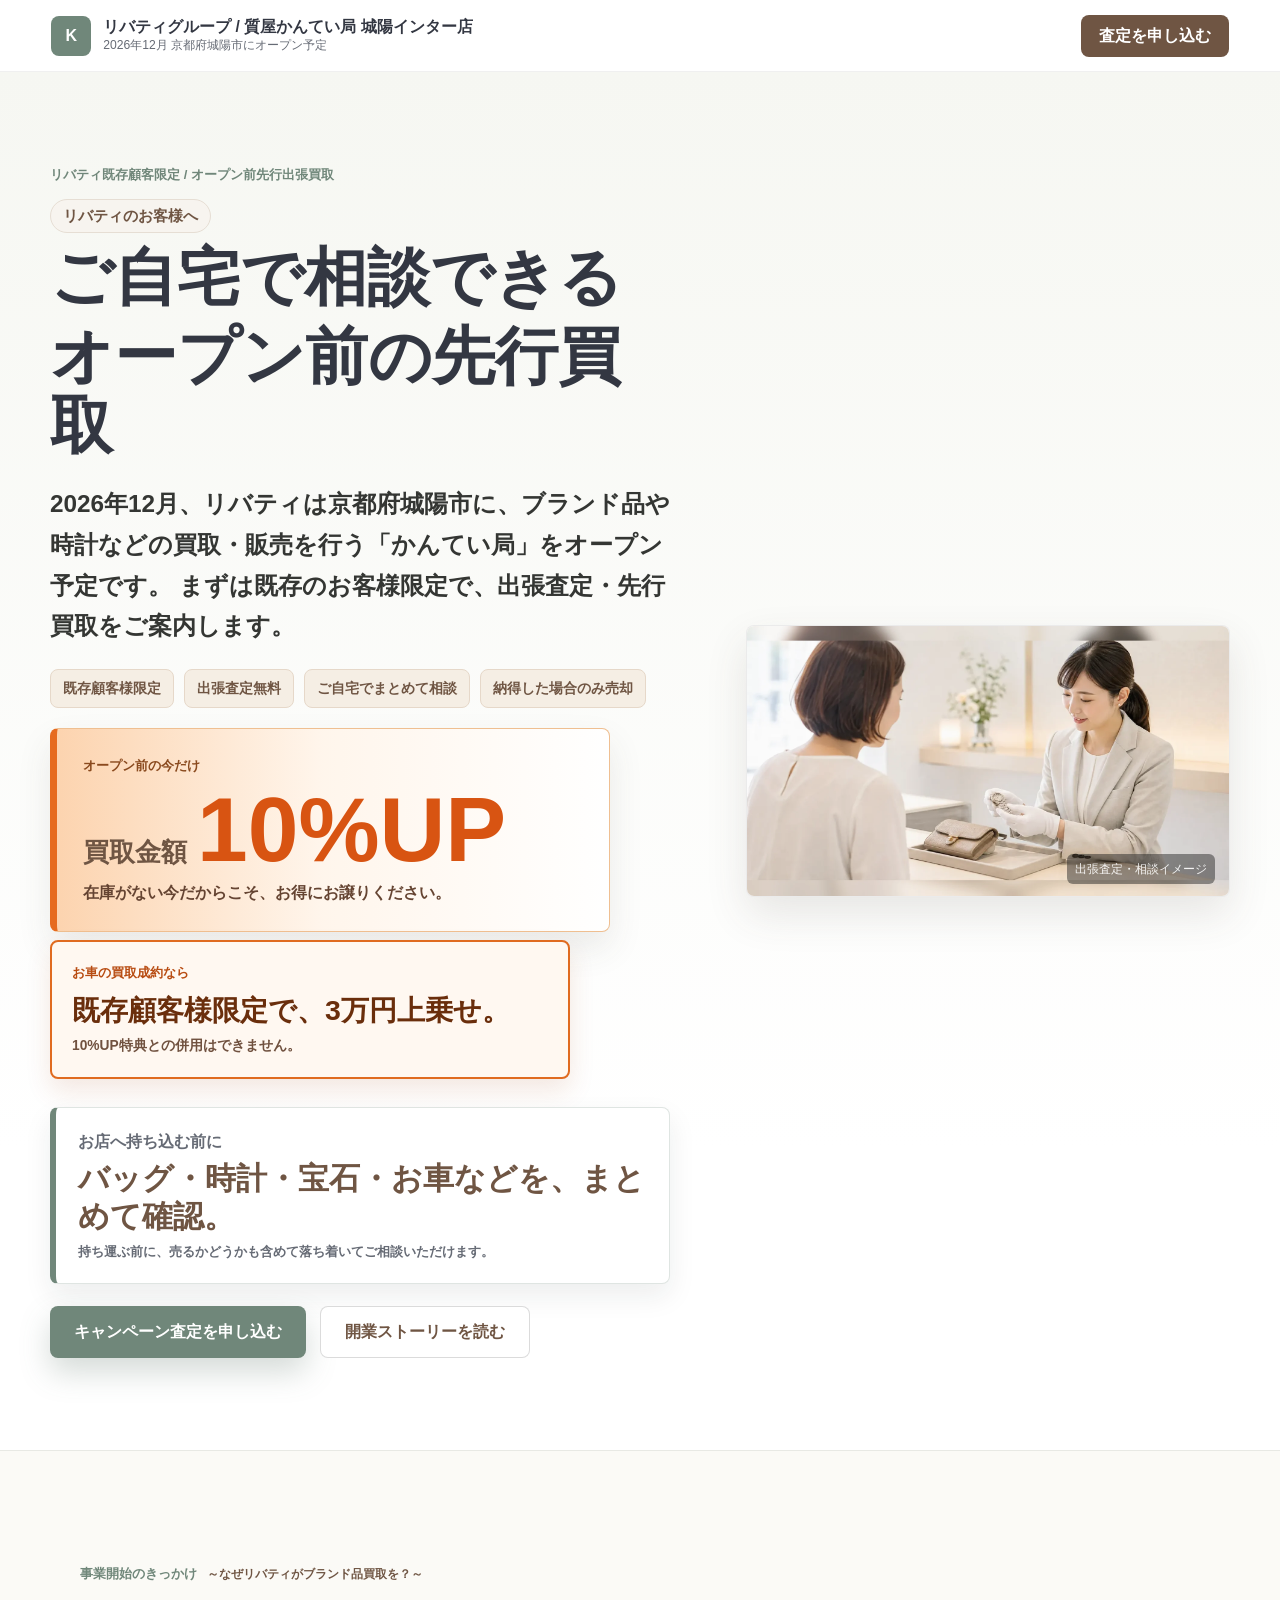
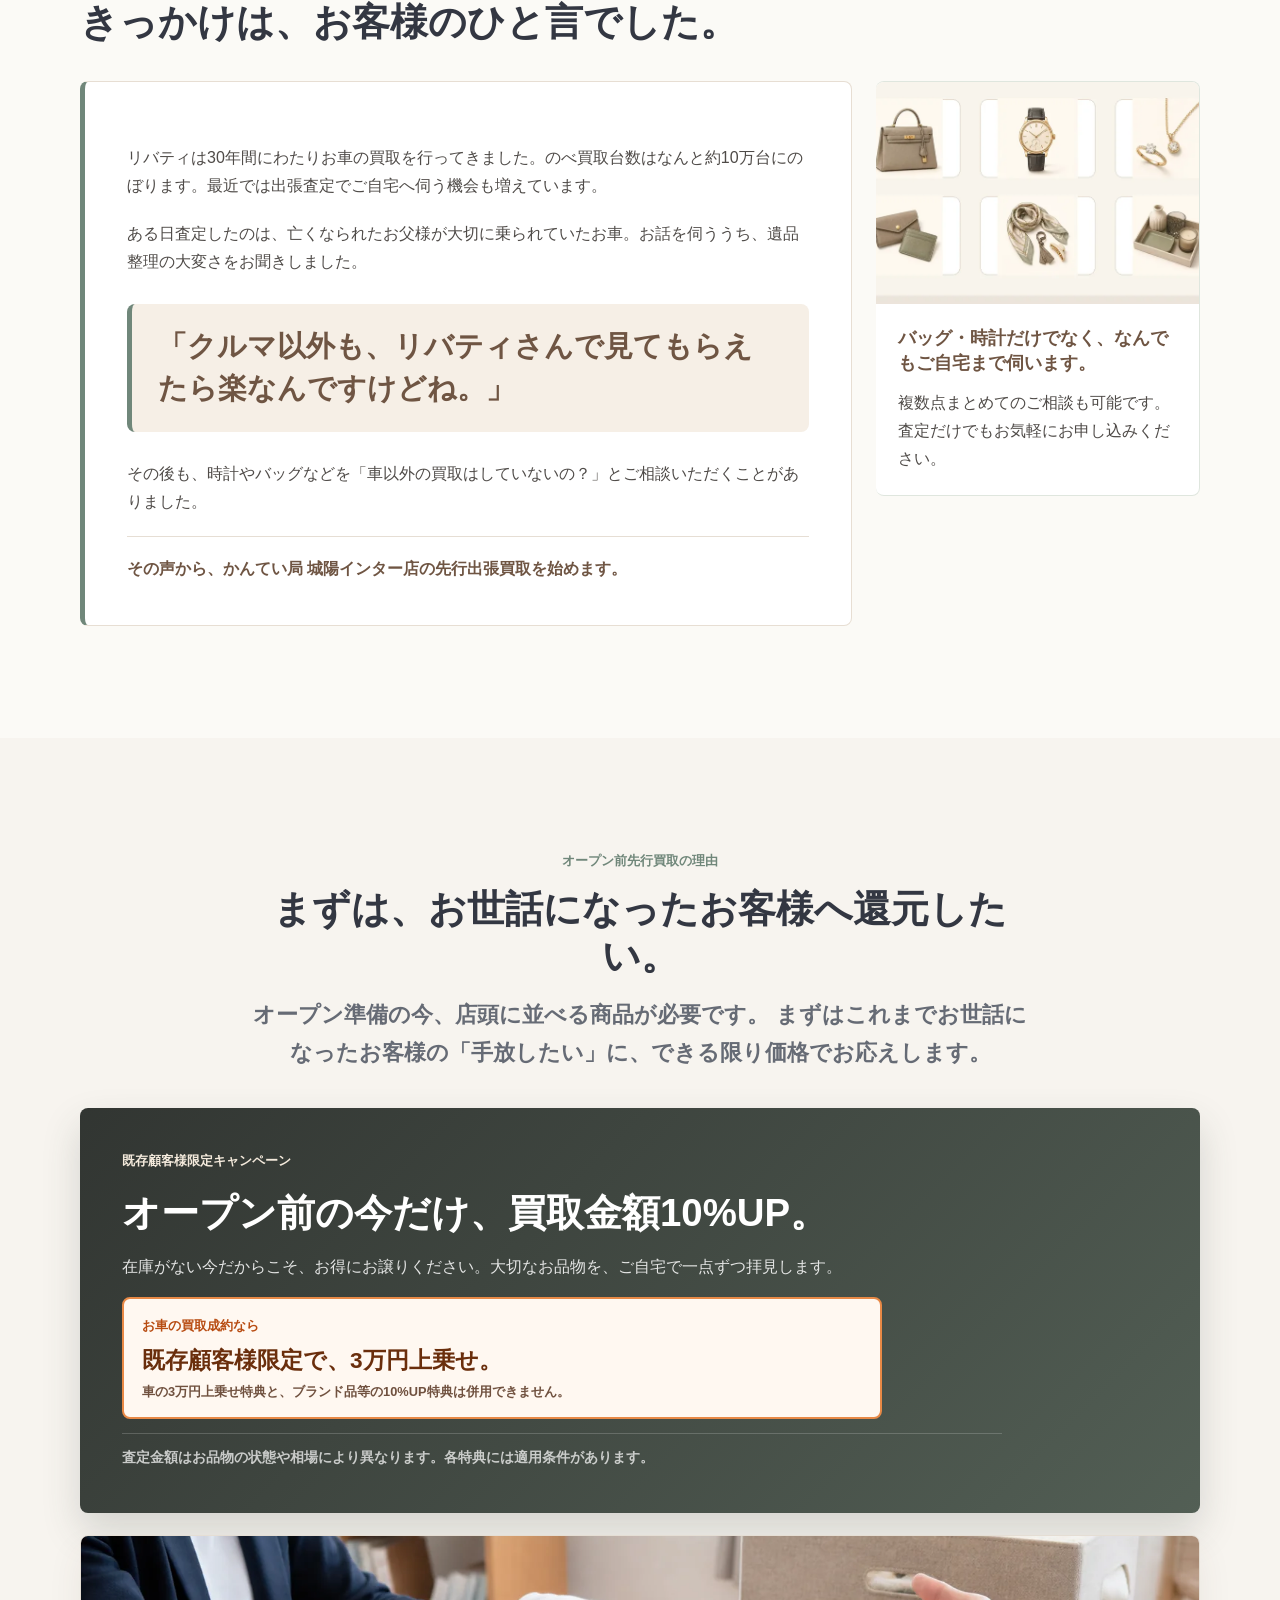
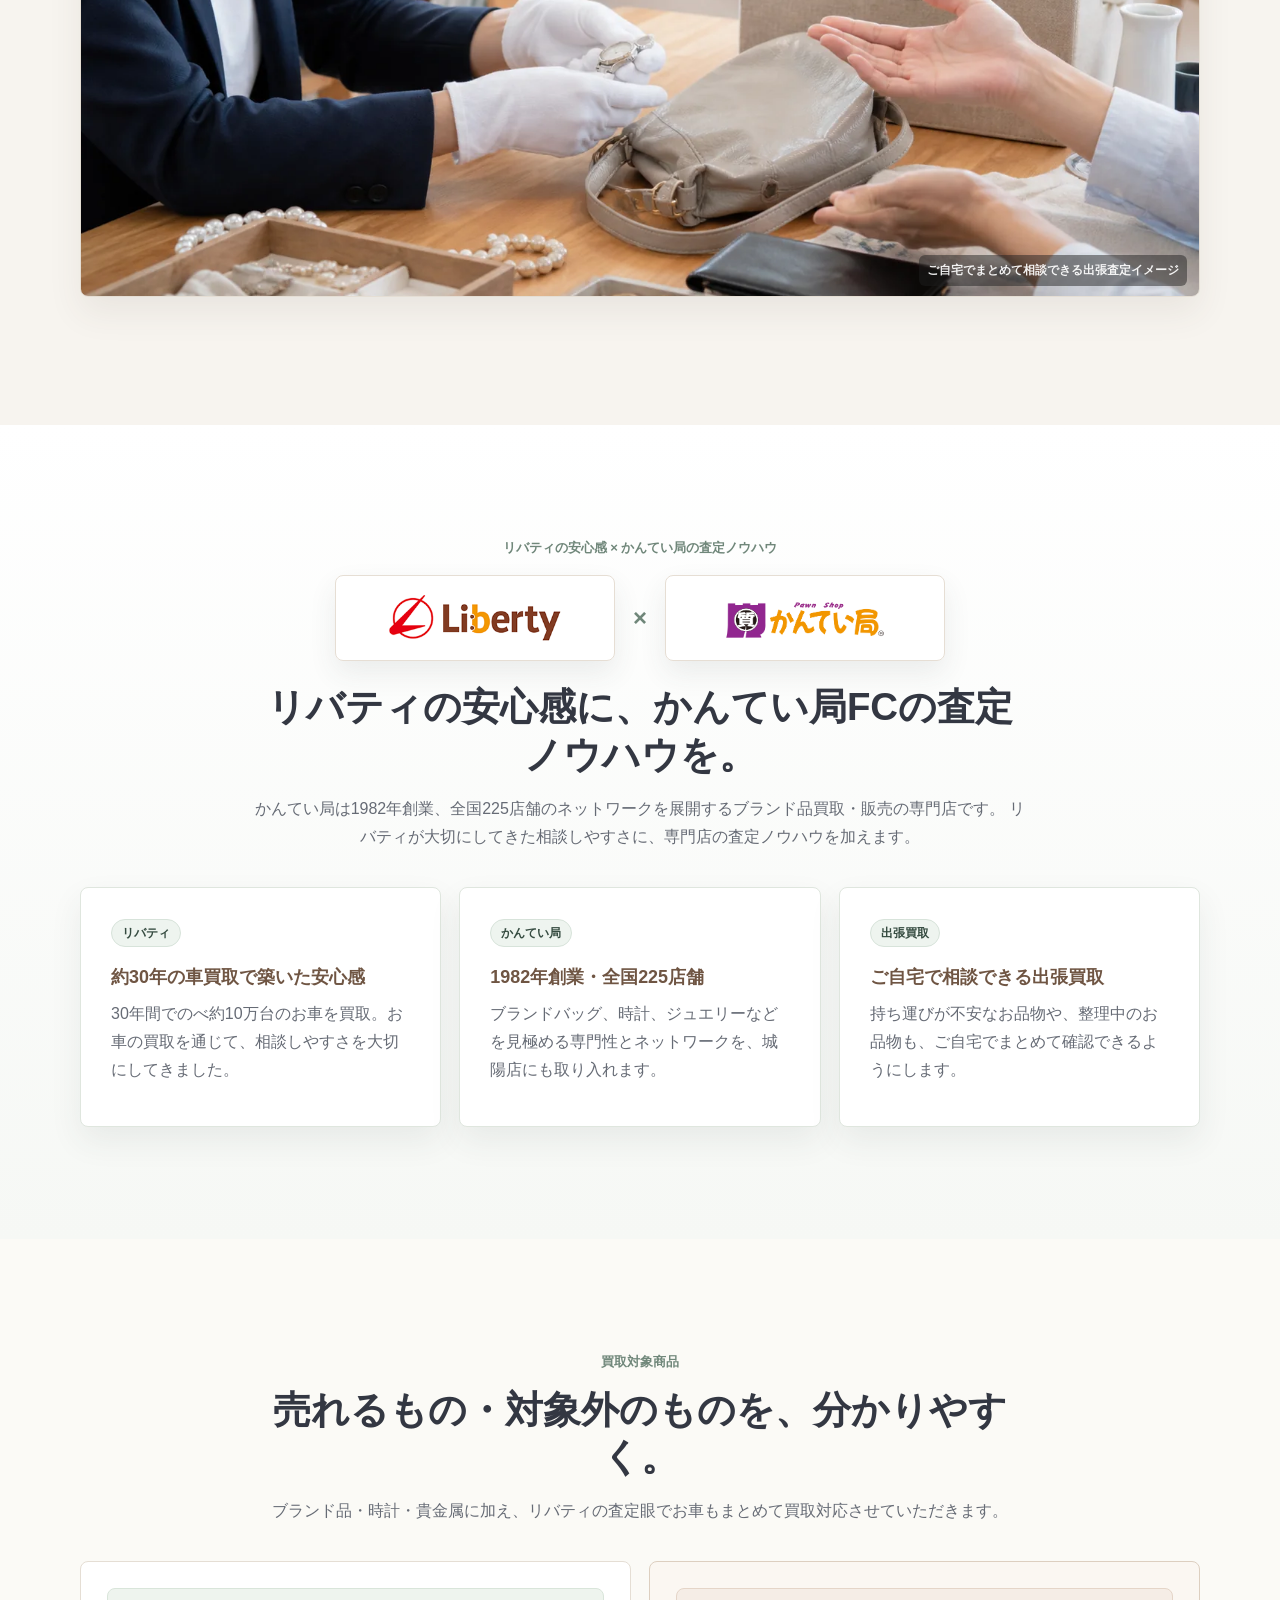
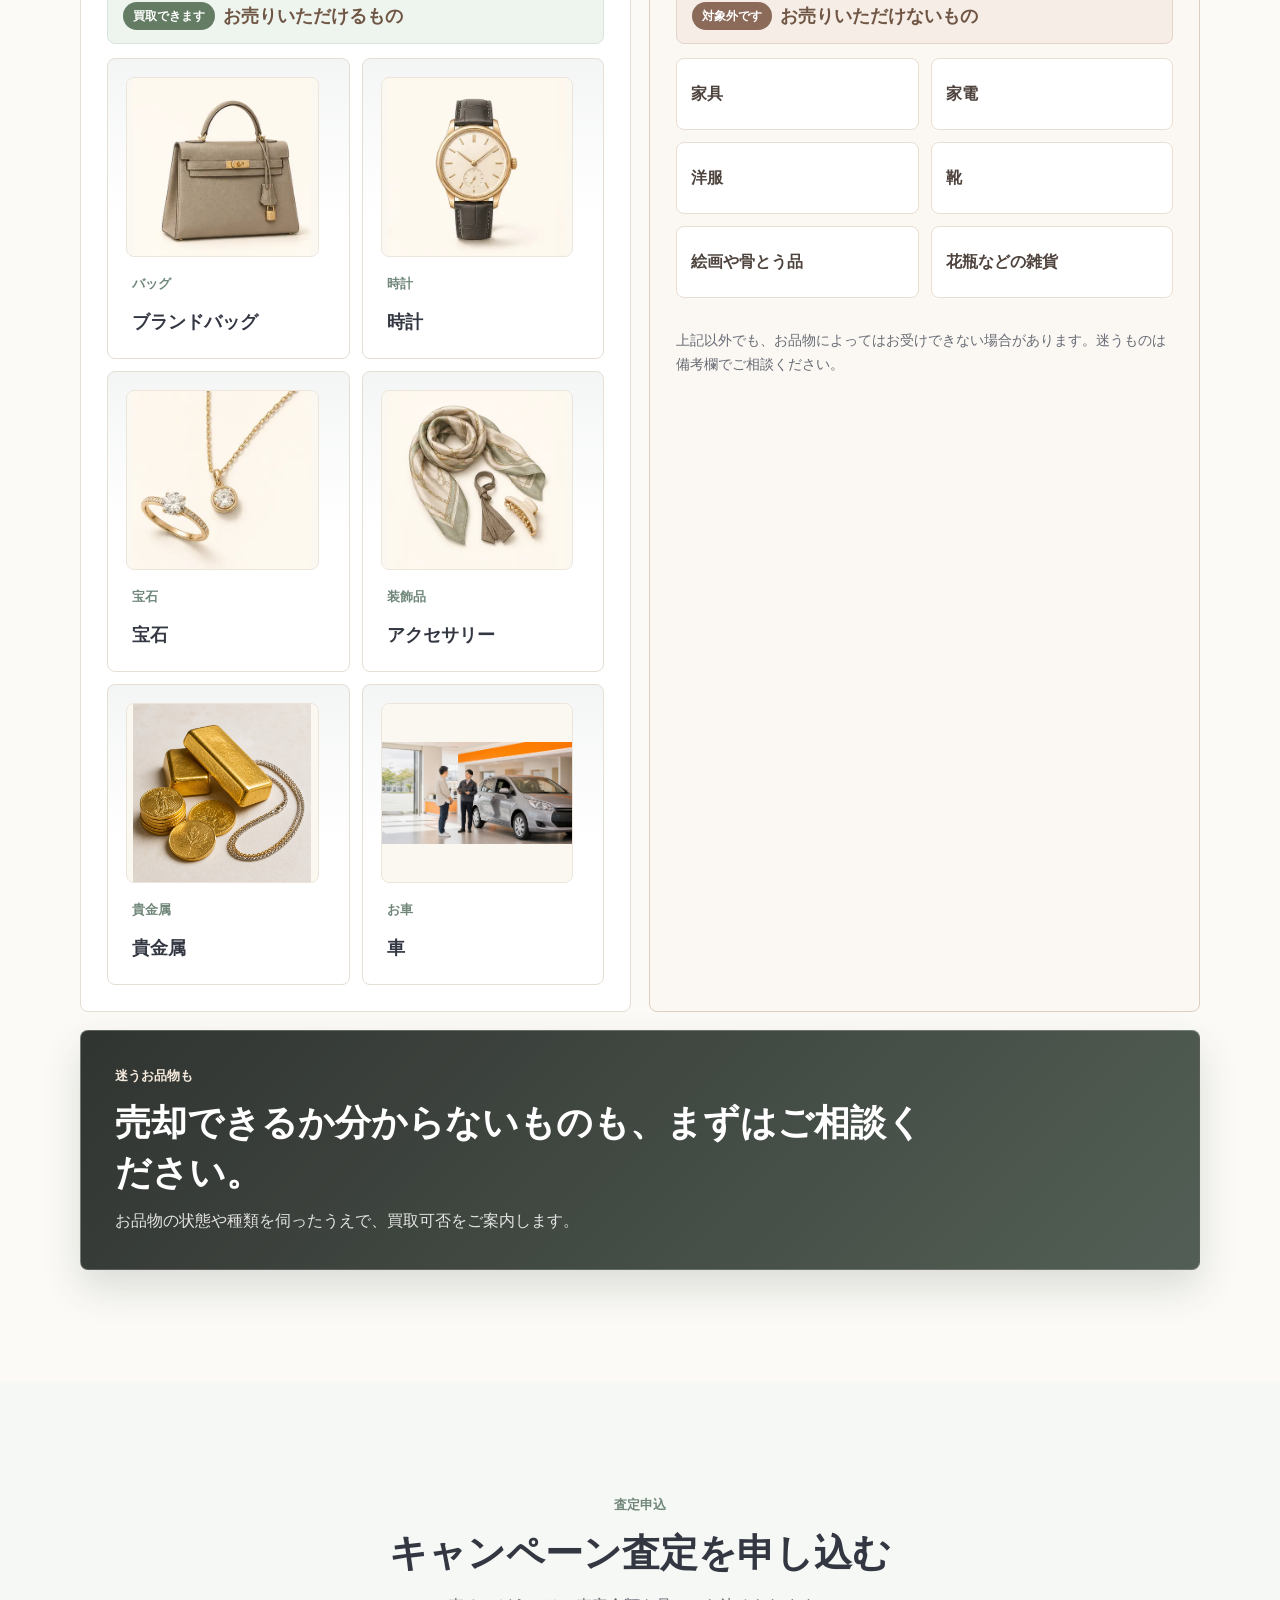
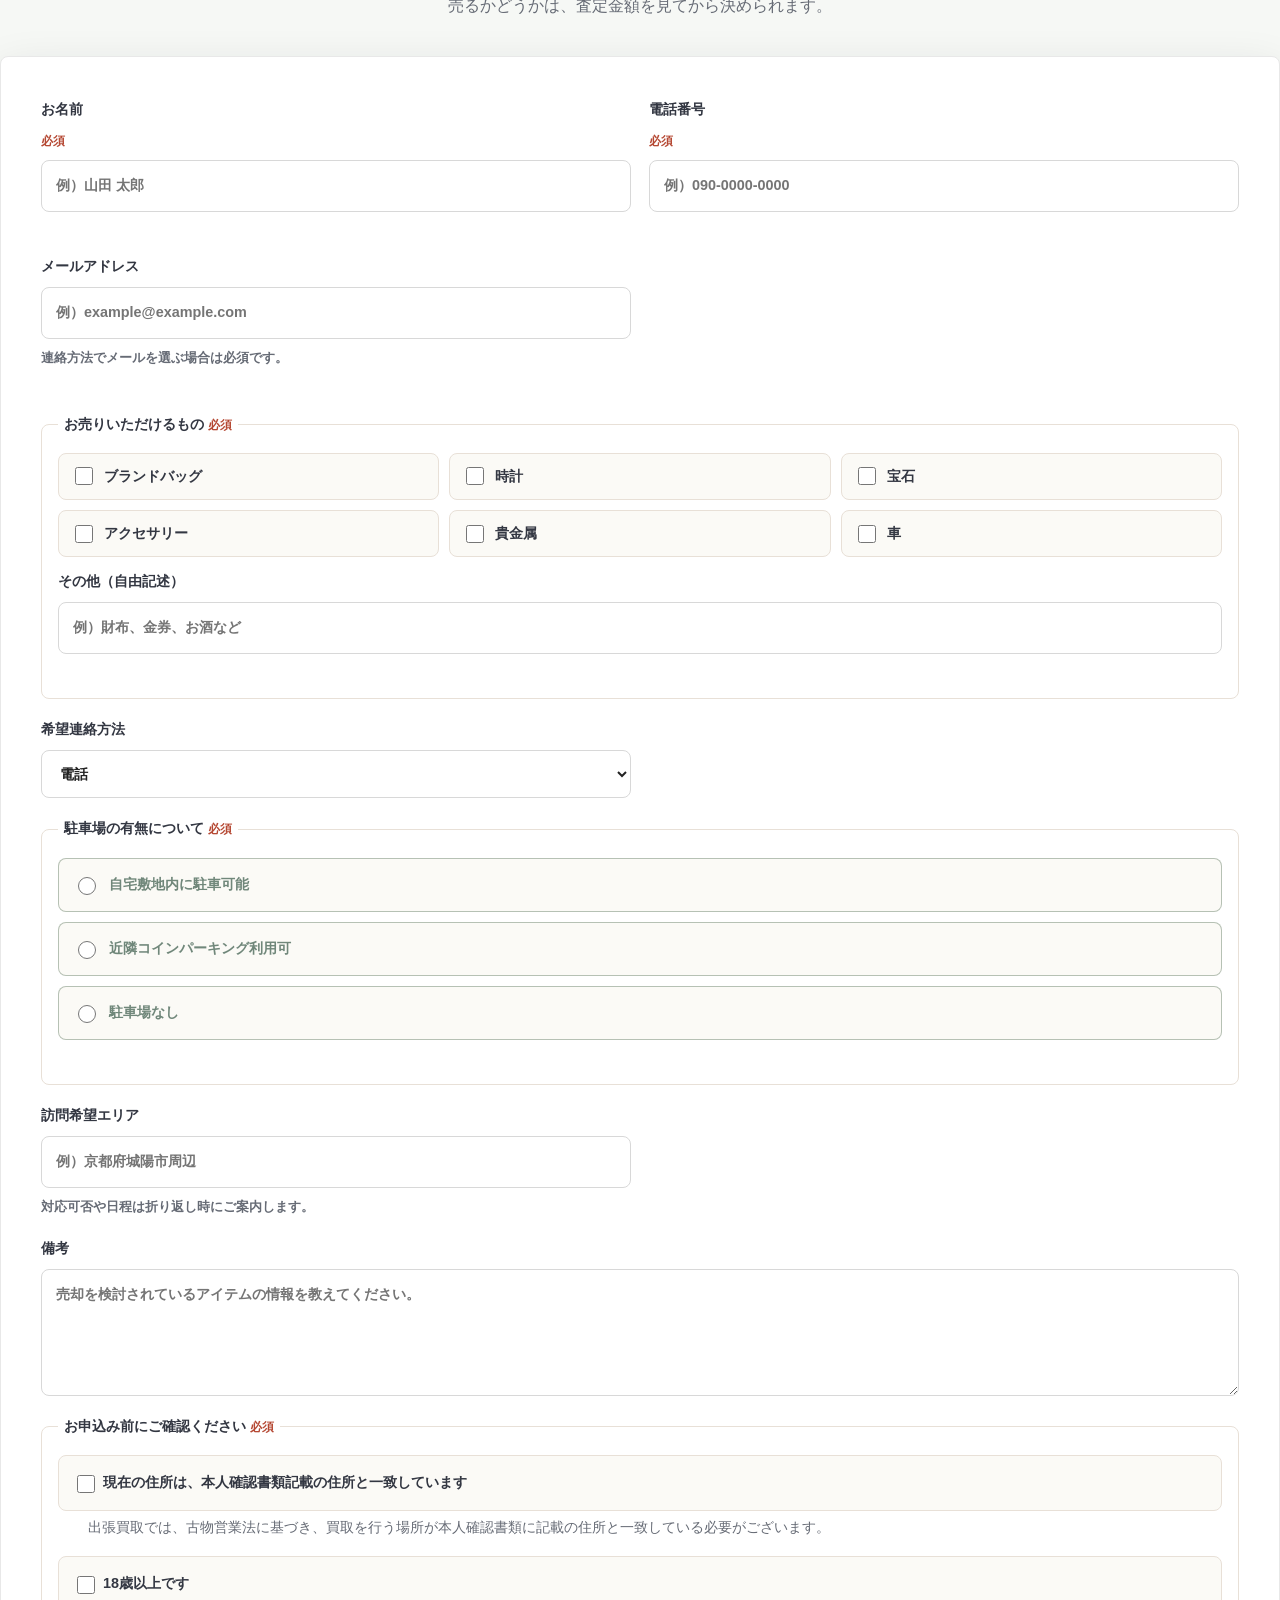
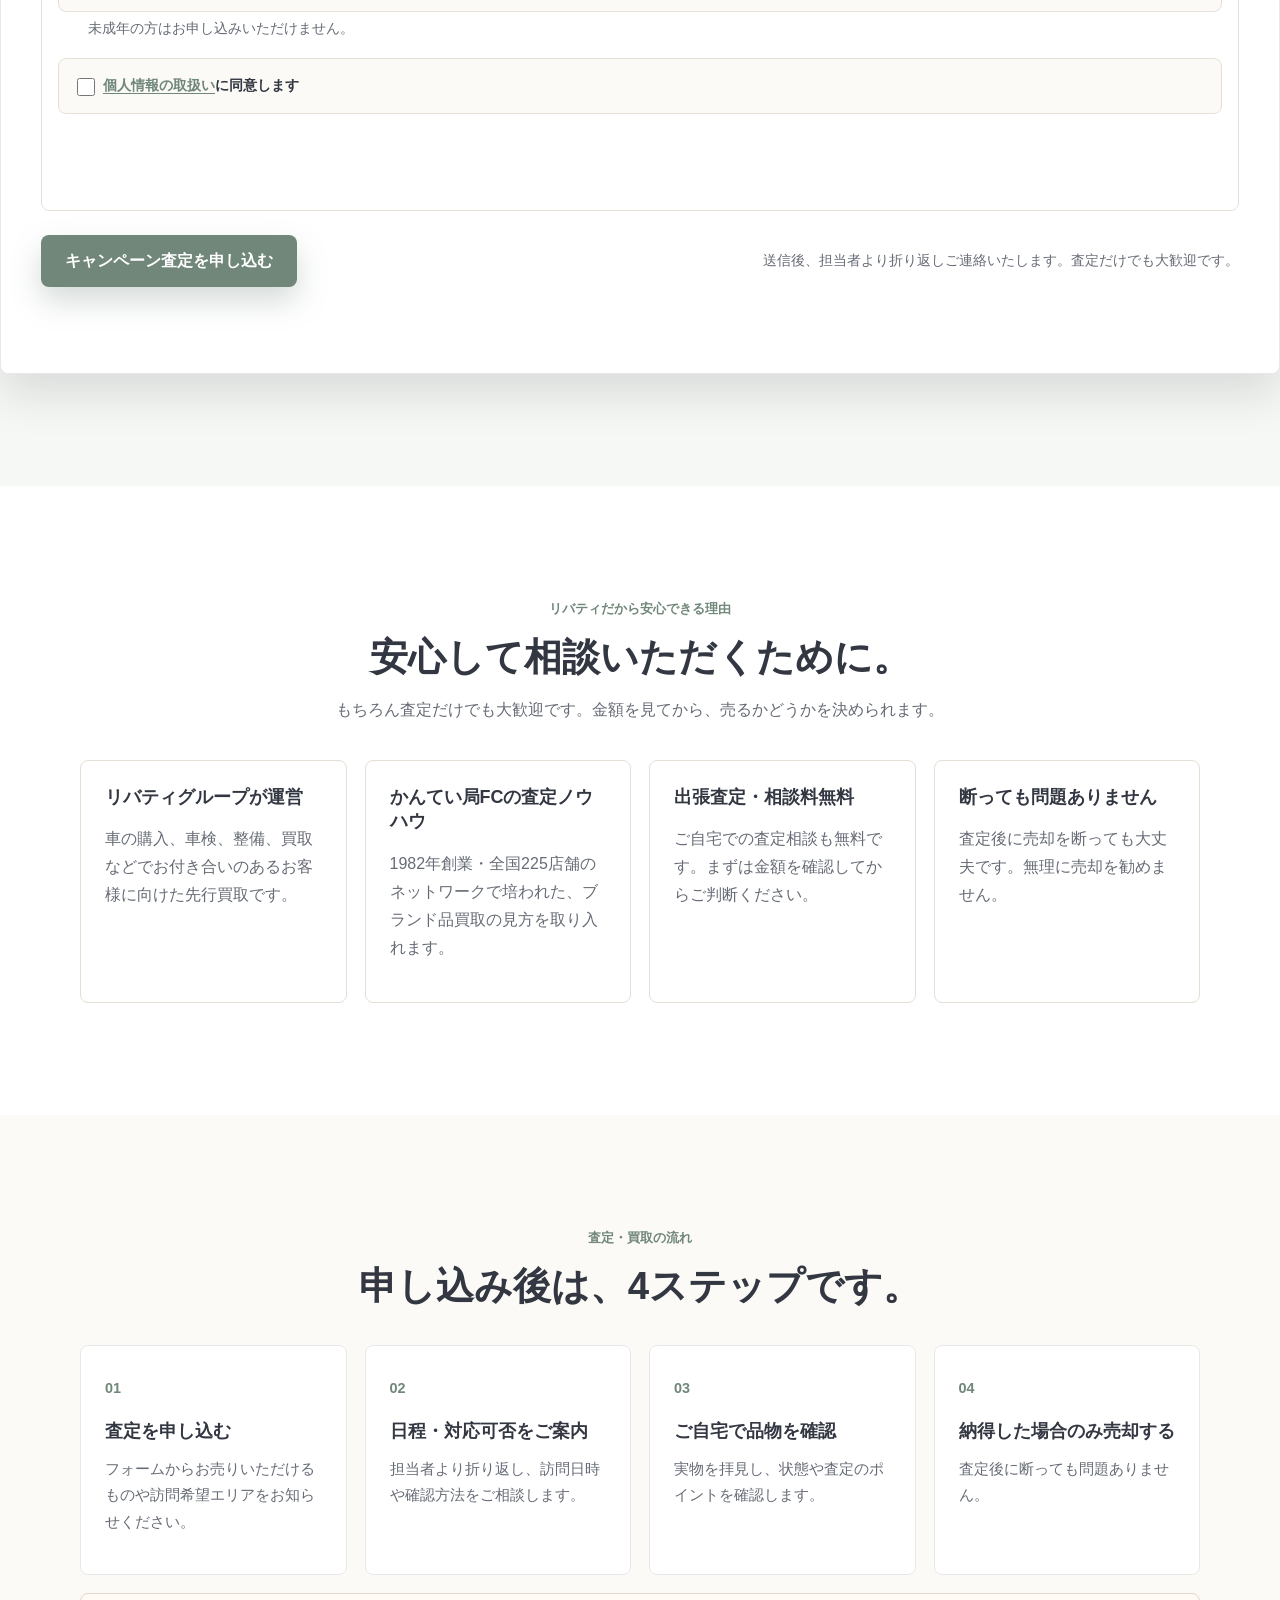
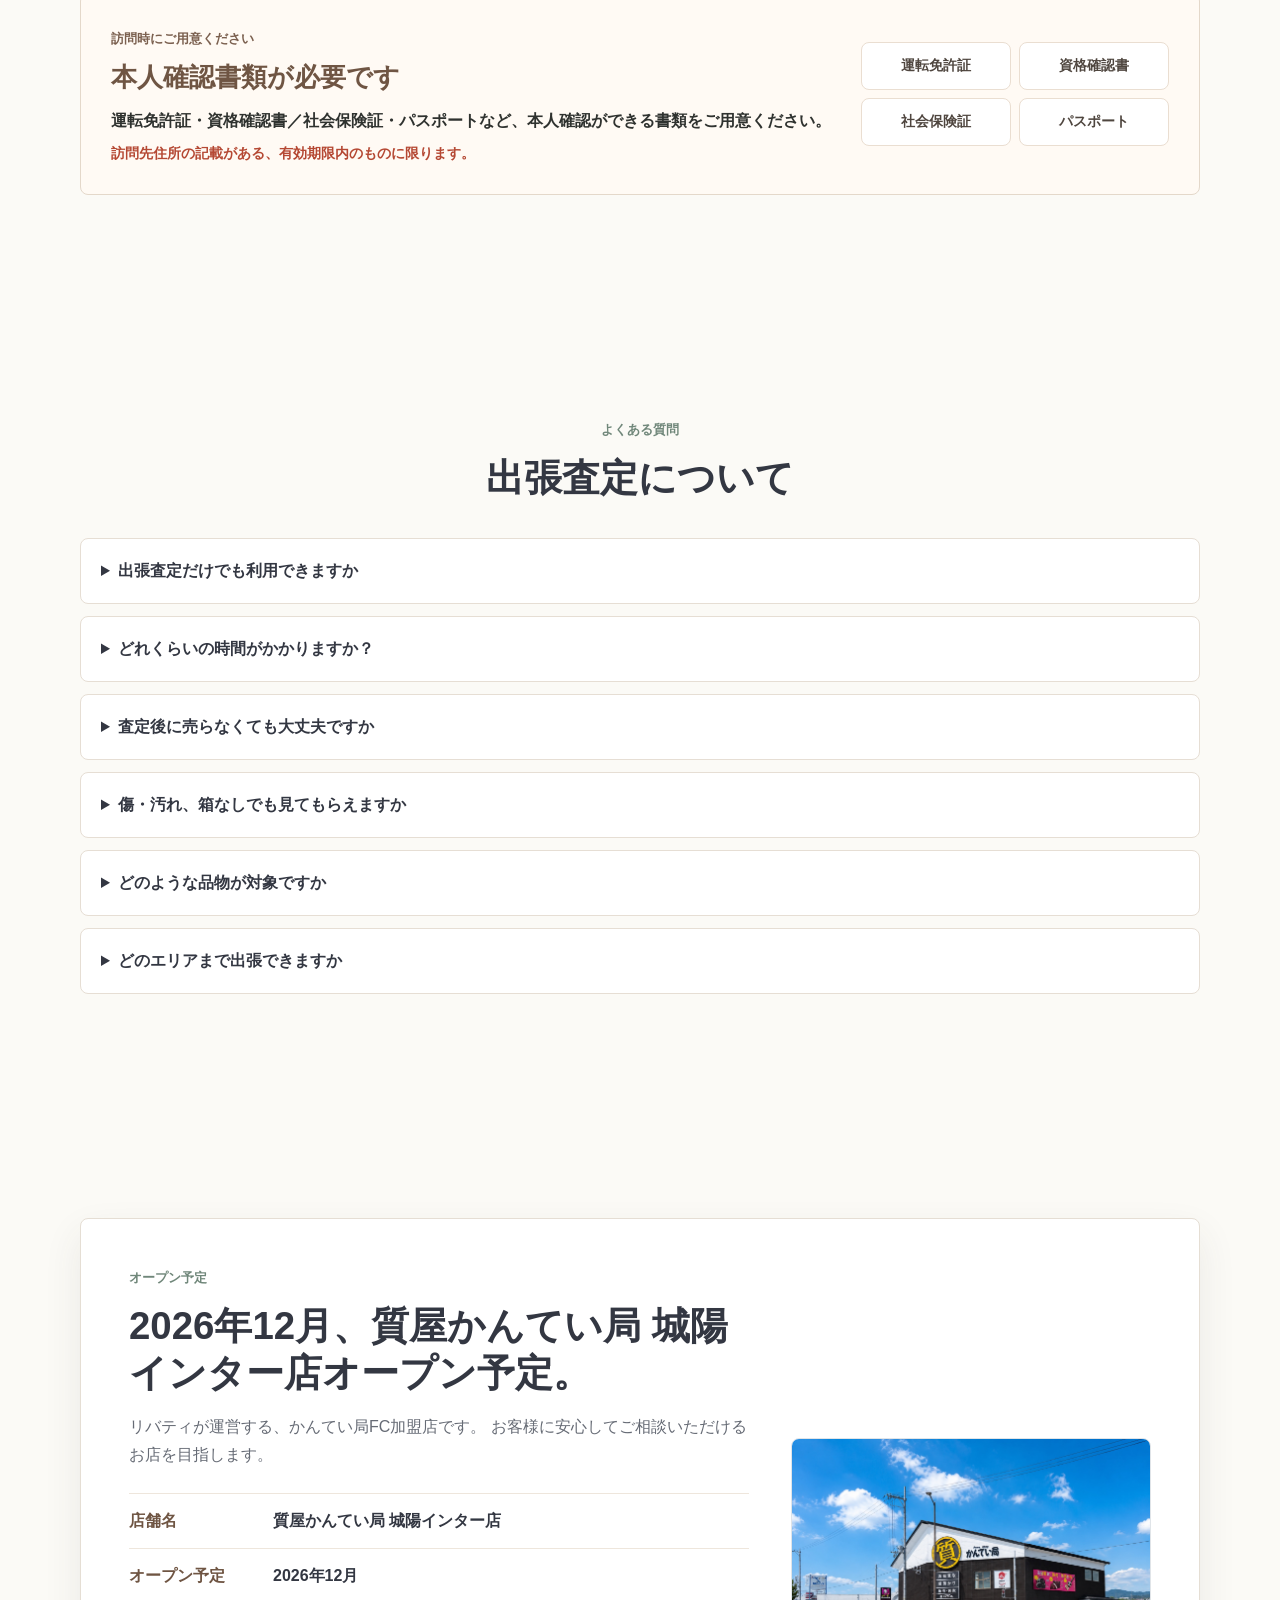
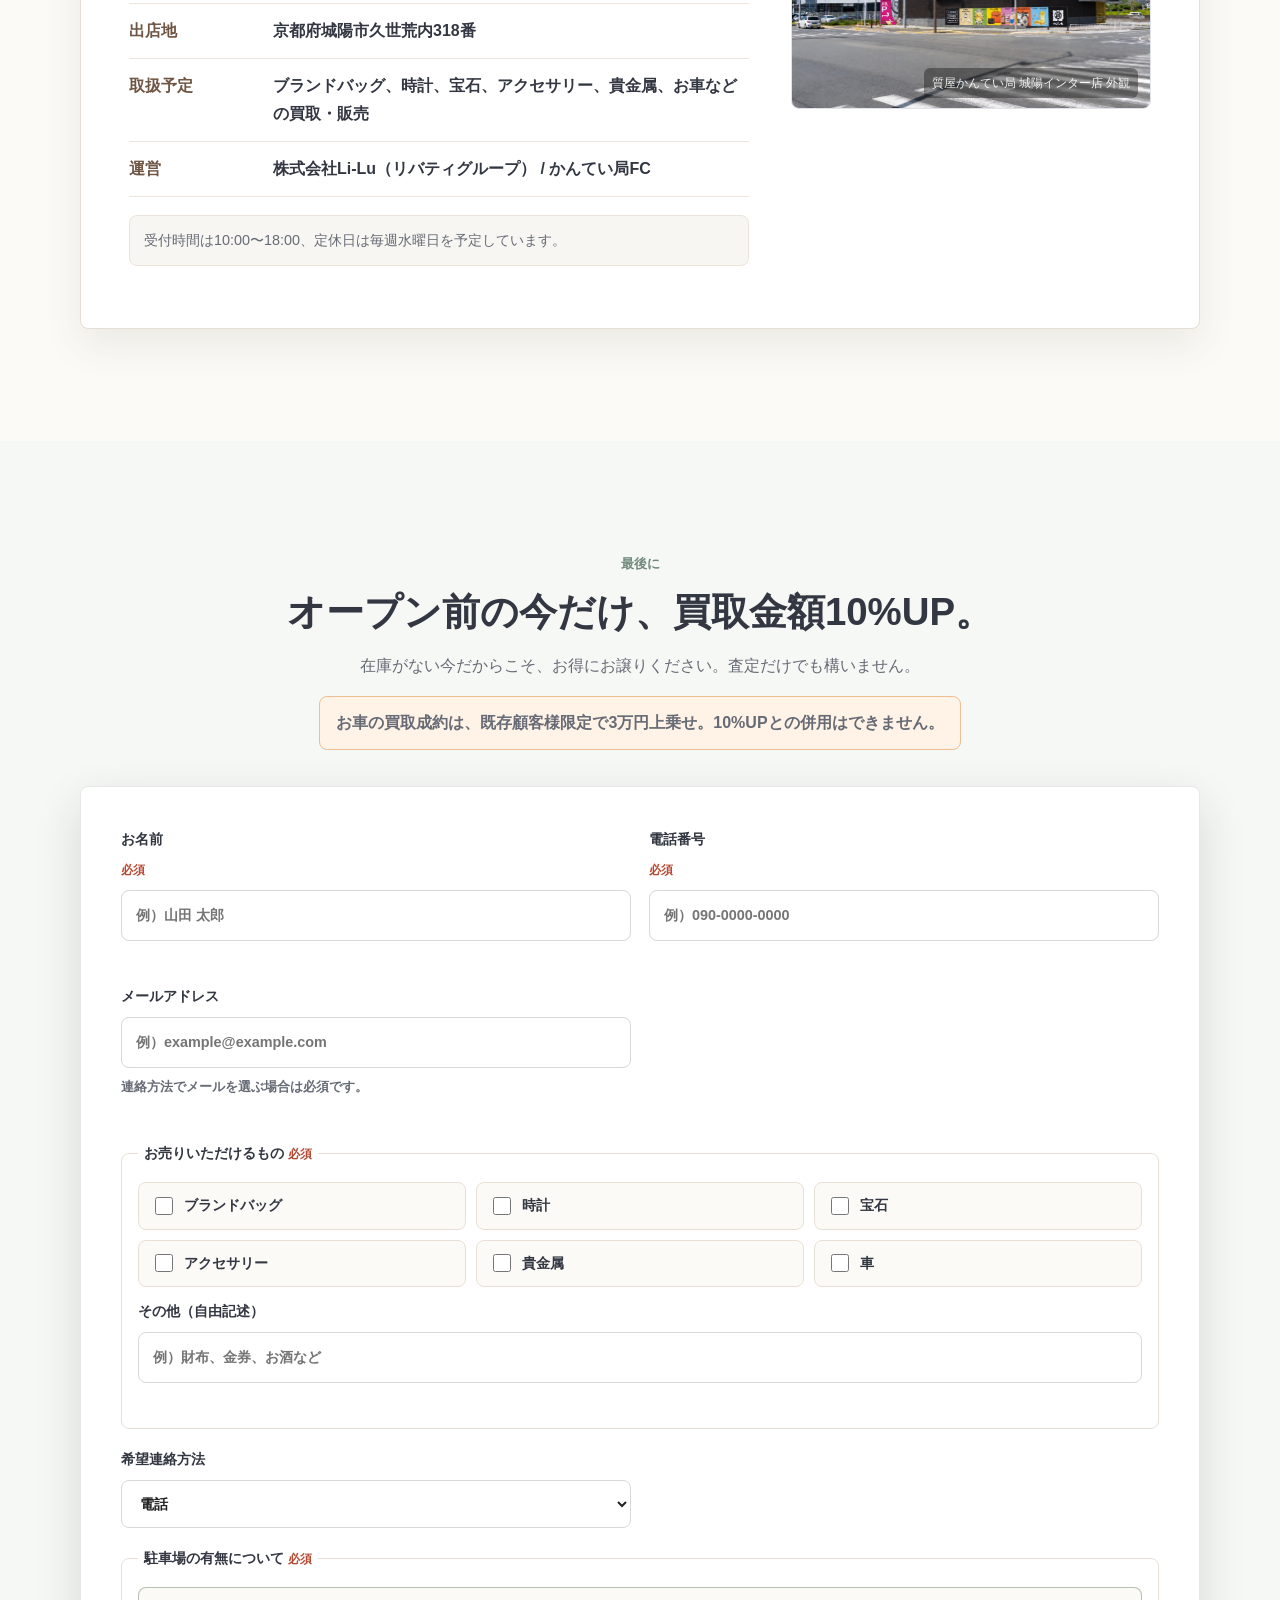
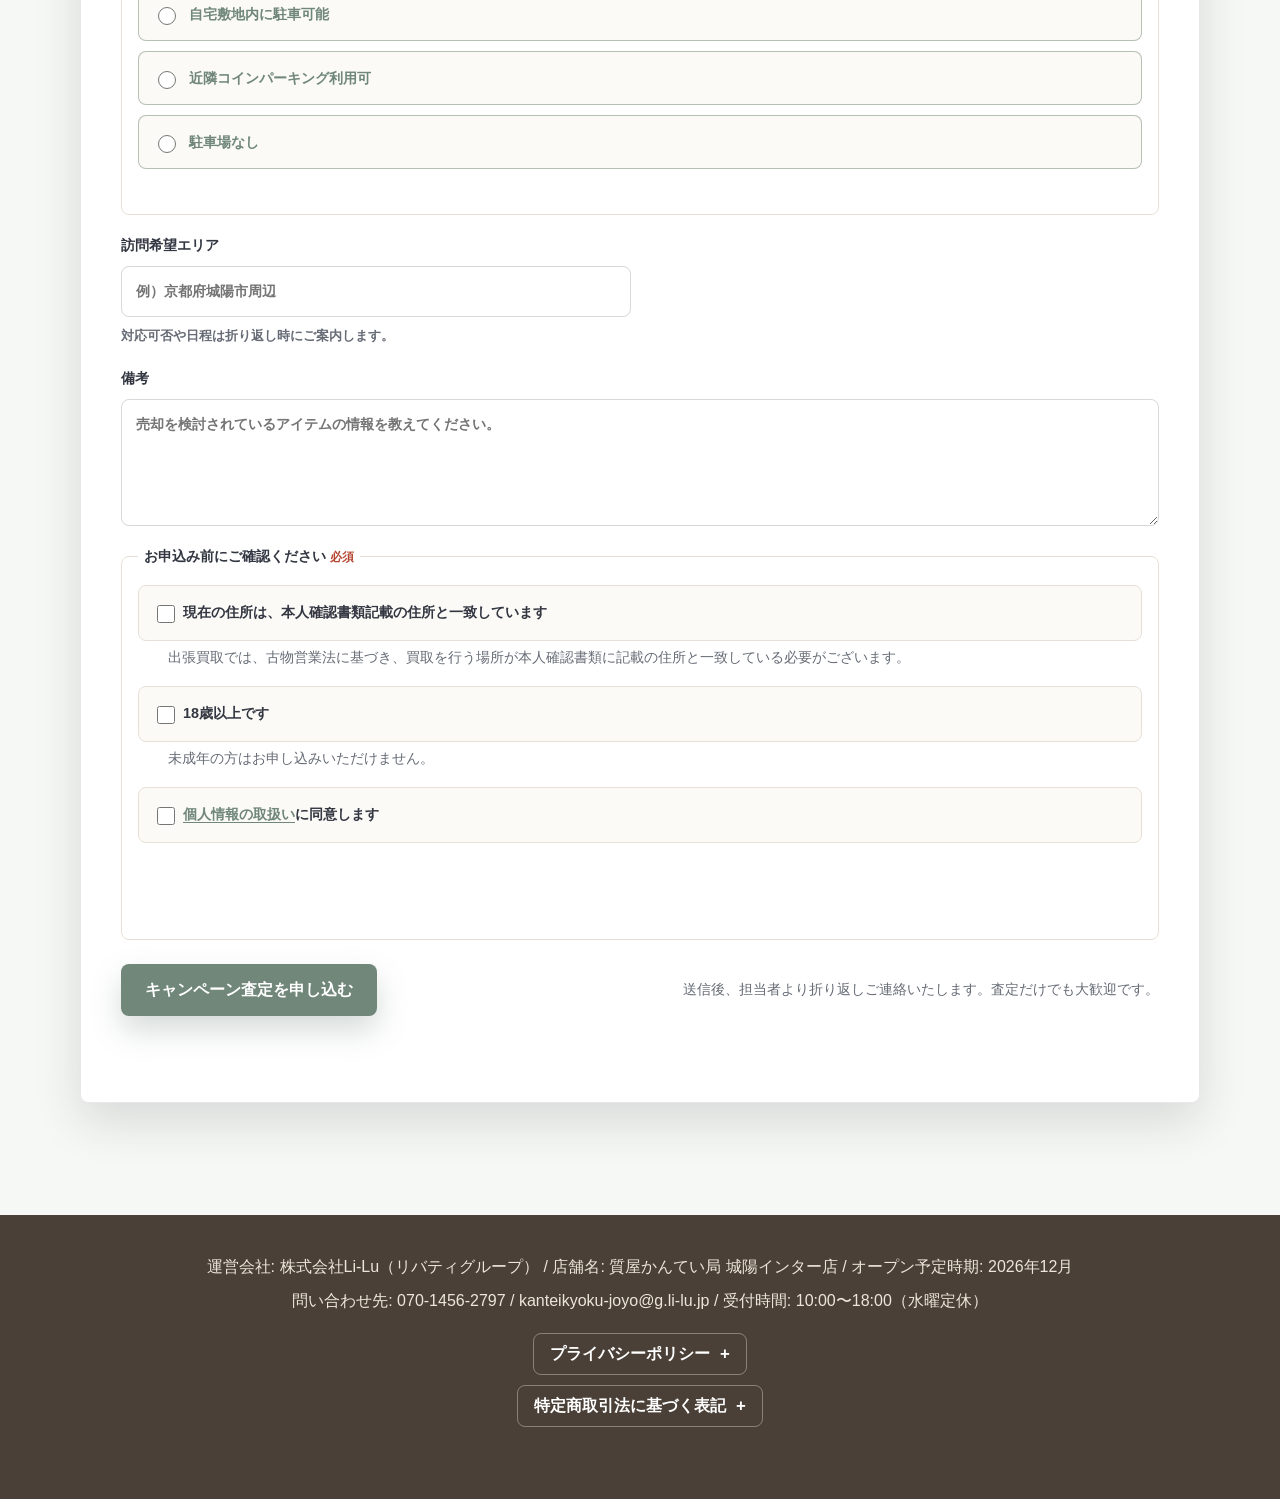
==== commit 7fceb3b9: "Update jyoyo-pre-lp from supplied preopening landing page" ====
--- a/jyoyo-pre-lp/index.html
+++ b/jyoyo-pre-lp/index.html
@@ -1,2 +1,690 @@
-<!DOCTYPE html><html lang="ja"><head><meta charSet="utf-8"/><meta name="viewport" content="width=device-width, initial-scale=1"/><link rel="preload" href="./images/kanteikyoku-logo.png" as="image"/><link rel="preload" href="./images/phone-icon.png" as="image"/><link rel="preload" href="./images/kyoto-first-opening.png" as="image"/><link rel="preload" href="./images/line-icon.png" as="image"/><link rel="stylesheet" href="./css/style.css"><script src="./js/results-carousel.js" defer></script><script src="./js/main.js" defer></script>
-<title>質屋かんてい局 城陽インター店｜OPEN前限定 出張買取10%UP</title><meta name="description" content="2026年12月、質屋かんてい局 城陽インター店がOPEN予定。OPEN前限定で出張買取を強化中。12月20日まで買取価格10%UP。ブランドバッグ・時計・ジュエリー・金・自動車などお気軽にご相談ください。"><meta name="robots" content="index, follow"><link rel="canonical" href="https://li-lu.libertynet.jp/jyoyo-pre-lp/"><meta property="og:title" content="質屋かんてい局 城陽インター店｜出張買取10%UP"><meta property="og:description" content="OPEN前の今が売りどき！12月20日まで出張買取の買取価格10%UP。"><meta property="og:type" content="website"><meta property="og:locale" content="ja_JP"><meta property="og:url" content="https://li-lu.libertynet.jp/jyoyo-pre-lp/"><meta property="og:image" content="https://li-lu.libertynet.jp/jyoyo-pre-lp/images/og-20260904.jpg"><meta property="og:image:width" content="1200"><meta property="og:image:height" content="630"><meta property="og:image:alt" content="質屋かんてい局 城陽インター店 2026年12月OPEN予定 出張買取の買取価格10%UP"><meta name="twitter:card" content="summary_large_image"><meta name="twitter:title" content="質屋かんてい局 城陽インター店｜出張買取10%UP"><meta name="twitter:description" content="OPEN前限定。12月20日まで出張買取の買取価格10%UP。"><meta name="twitter:image" content="https://li-lu.libertynet.jp/jyoyo-pre-lp/images/og-20260904.jpg"><link rel="shortcut icon" href="./images/favicon.png"><link rel="icon" href="./images/favicon.png"><link rel="apple-touch-icon" href="./images/favicon.png"></head><body><noscript><iframe class="gtm-noscript" title="Google Tag Manager" src="https://www.googletagmanager.com/ns.html?id=GTM-MG693D6" height="0" width="0"></iframe></noscript><header class="site-header"><div class="header-inner"><a class="brand" href="#top" aria-label="ページ上部へ戻る"><img src="./images/kanteikyoku-logo.png" alt="質屋かんてい局" width="404" height="90"/><span>城陽インター店</span></a><div class="header-open"><b>買取価格UPは</b><em class="header-deadline">12月20日まで</em></div><a class="header-cta" href="tel:07014562797"><span class="button-icon phone-receiver" aria-hidden="true"><img src="./images/phone-icon.png" alt=""/></span><span class="header-cta-copy"><span>ご相談のみもOK</span></span></a></div></header><main id="top"><section class="hero" aria-labelledby="hero-title"><div class="hero-topline"><strong>2026年12月</strong><b>GRAND OPEN予定！</b></div><div class="hero-grid"><h1 id="hero-title" class="sr-only">無料出張査定で高額買取</h1><div class="hero-fv-image"><picture><source media="(min-width: 700px)" srcSet="./images/fv-pc-optimized.webp"/><img src="./images/fv-sp-optimized.webp" alt="買取査定金額が今だけ10%UP。出張料・査定料・キャンセル料無料" width="1028" height="1400" fetchpriority="high"/></picture></div></div><div class="hero-service-band"><p>城陽・宇治・京田辺など京都南部へ</p><strong role="img" aria-label="無料出張査定"><i>無</i><i>料</i><i>出</i><i>張</i><i>査</i><i>定</i></strong></div><div class="hero-campaign-cue"><p><span><img src="./images/kyoto-first-opening.png" alt="京都初出店記念" width="940" height="136"/></span><strong>買取価格UPは<em>12/20</em>まで</strong></p><div class="hero-campaign-arrows" aria-hidden="true"><i></i><i></i><i></i></div></div></section><section class="hero-cta section-pad" aria-label="出張買取のご予約（ページ上部）"><div class="shell"><div class="reservation-block"><p>＼ ご相談だけも大歓迎 ／</p><div class="cta-buttons"><a class="cta-button phone" href="tel:07014562797"><span class="button-icon phone-receiver" aria-hidden="true"><img src="./images/phone-icon.png" alt=""/></span><span><small>ご相談のみもOK</small><strong>今すぐ無料査定</strong><em>受付時間 10:00〜18:00</em></span></a><a class="cta-button line" href="#store-info"><span class="button-icon line-mark" aria-hidden="true"><img src="./images/line-icon.png" alt=""/></span><span><small>写真を送って相談もOK</small><strong>サクッとLINEで相談</strong></span></a></div></div></div></section><section class="results-section section-pad" id="purchase-results"><div class="shell"><div class="section-heading"><p class="eyebrow">PURCHASE RESULTS</p><h2>買取実績</h2><span class="heading-rule" aria-hidden="true"></span></div><p class="results-lead">全国の質屋かんてい局でお買取りした実績をご紹介します。</p><div class="results-carousel-shell" data-results-carousel-shell="true"><button class="results-carousel-button is-prev" type="button" aria-label="前の10件を見る" data-results-carousel-prev="true" disabled="">‹</button><div class="results-carousel" data-results-carousel="true"><div class="results-page" role="group" aria-label="1ページ目"><div class="results-grid"><article class="result-card"><div class="result-photo"><img src="./images/purchase-result-01.webp" alt="LOUIS VUITTON ルイヴィトン オンザゴーMM ジャイアント モノグラム" width="1200" height="1200" loading="lazy"/></div><div class="result-copy"><p class="result-brand">LOUIS VUITTON ルイヴィトン</p><h3>オンザゴーMM ジャイアント モノグラム</h3><strong>¥200,000</strong><dl><div><dt>買取日</dt><dd>2026/9/1</dd></div><div><dt>店舗名</dt><dd>質屋 かんてい局名古屋栄錦三丁目店</dd></div></dl></div></article><article class="result-card"><div class="result-photo"><img src="./images/purchase-result-02.webp" alt="GUCCI グッチ GGキャンバスハンドバッグ" width="1200" height="1200" loading="lazy"/></div><div class="result-copy"><p class="result-brand">GUCCI グッチ</p><h3>GGキャンバスハンドバッグ</h3><strong>¥30,000</strong><dl><div><dt>買取日</dt><dd>2026/9/1</dd></div><div><dt>店舗名</dt><dd>質屋かんてい局 須賀川店</dd></div></dl></div></article><article class="result-card"><div class="result-photo"><img src="./images/purchase-result-03.webp" alt="CHANEL シャネル マトラッセ キャビアスキン ココマーク ラインストーン フラグメントケース" width="1200" height="1200" loading="lazy"/></div><div class="result-copy"><p class="result-brand">CHANEL シャネル</p><h3>マトラッセ キャビアスキン ココマーク ラインストーン フラグメントケース</h3><strong>¥100,000</strong><dl><div><dt>買取日</dt><dd>2026/8/29</dd></div><div><dt>店舗名</dt><dd>質屋かんてい局 横浜港南店</dd></div></dl></div></article><article class="result-card"><div class="result-photo"><img src="./images/purchase-result-04.webp" alt="ROLEX ロレックス サブマリーナー" width="1200" height="1200" loading="lazy"/></div><div class="result-copy"><p class="result-brand">ROLEX ロレックス</p><h3>サブマリーナー</h3><strong>¥1,300,000</strong><dl><div><dt>買取日</dt><dd>2026/8/31</dd></div><div><dt>店舗名</dt><dd>質屋かんてい局 市川インター店</dd></div></dl></div></article><article class="result-card"><div class="result-photo"><img src="./images/purchase-result-05.webp" alt="LOUIS VUITTON ルイヴィトン ポルトフォイユ・マルコNM" width="1200" height="1200" loading="lazy"/></div><div class="result-copy"><p class="result-brand">LOUIS VUITTON ルイヴィトン</p><h3>ポルトフォイユ・マルコNM</h3><strong>¥40,000</strong><dl><div><dt>買取日</dt><dd>2026/8/31</dd></div><div><dt>店舗名</dt><dd>質屋かんてい局 須賀川店</dd></div></dl></div></article><article class="result-card"><div class="result-photo"><img src="./images/purchase-result-06.webp" alt="カルティエ Cartier トリニティリング" width="1200" height="1200" loading="lazy"/></div><div class="result-copy"><p class="result-brand">カルティエ Cartier</p><h3>トリニティリング</h3><strong>¥100,000</strong><dl><div><dt>買取日</dt><dd>2026/8/30</dd></div><div><dt>店舗名</dt><dd>質屋かんてい局 つくば店</dd></div></dl></div></article><article class="result-card"><div class="result-photo"><img src="./images/purchase-result-07.webp" alt="Pt850/Pt900【プラチナ850/900】 サファイア/ダイヤモンド ネックレス" width="1200" height="1200" loading="lazy"/></div><div class="result-copy"><p class="result-brand">Pt850/Pt900【プラチナ850/900】</p><h3>サファイア/ダイヤモンド ネックレス</h3><strong>¥42,000</strong><dl><div><dt>買取日</dt><dd>2026/8/26</dd></div><div><dt>店舗名</dt><dd>質屋かんてい局 伊丹店</dd></div></dl></div></article><article class="result-card"><div class="result-photo"><img src="./images/purchase-result-08.webp" alt="ジッポ | ZIPPO オイルライター" width="1200" height="1200" loading="lazy"/></div><div class="result-copy"><p class="result-brand">ジッポ | ZIPPO</p><h3>オイルライター</h3><strong>¥2,000</strong><dl><div><dt>買取日</dt><dd>2026/8/28</dd></div><div><dt>店舗名</dt><dd>質屋かんてい局 つくば店</dd></div></dl></div></article><article class="result-card"><div class="result-photo"><img src="./images/purchase-result-09.webp" alt="HUBLOT ウブロ クラシック・フュージョン チタニウム グリーン" width="1200" height="1200" loading="lazy"/></div><div class="result-copy"><p class="result-brand">HUBLOT ウブロ</p><h3>クラシック・フュージョン チタニウム グリーン</h3><strong>¥380,000</strong><dl><div><dt>買取日</dt><dd>2026/8/28</dd></div><div><dt>店舗名</dt><dd>質屋かんてい局 光の森店</dd></div></dl></div></article><article class="result-card"><div class="result-photo"><img src="./images/purchase-result-10.webp" alt="SAINT LAURENT サンローラン スマホリング" width="1200" height="1200" loading="lazy"/></div><div class="result-copy"><p class="result-brand">SAINT LAURENT サンローラン</p><h3>スマホリング</h3><strong>¥5,500</strong><dl><div><dt>買取日</dt><dd>2026/8/28</dd></div><div><dt>店舗名</dt><dd>質屋かんてい局 名古屋緑店</dd></div></dl></div></article></div></div><div class="results-page" role="group" aria-label="2ページ目"><div class="results-grid"><article class="result-card"><div class="result-photo"><img src="./images/purchase-result-11.jpg" alt="【CHANEL】 シャネル AP0230 クラシック スモール フラップ ウォレット" width="1200" height="1200" loading="lazy"/></div><div class="result-copy"><p class="result-brand">【CHANEL】 シャネル</p><h3>AP0230 クラシック スモール フラップ ウォレット</h3><strong>¥68,000</strong><dl><div><dt>買取日</dt><dd>2026/09/04</dd></div><div><dt>店舗名</dt><dd>質屋かんてい局 市川インター店</dd></div></dl></div></article><article class="result-card"><div class="result-photo"><img src="./images/purchase-result-12.jpg" alt="TAG Heuer タグホイヤー CJF211N.BA0598 リンク スターダスクロノ" width="1200" height="1200" loading="lazy"/></div><div class="result-copy"><p class="result-brand">TAG Heuer タグホイヤー</p><h3>CJF211N.BA0598 リンク スターダスクロノ</h3><strong>¥125,000</strong><dl><div><dt>買取日</dt><dd>2026/09/04</dd></div><div><dt>店舗名</dt><dd>質屋かんてい局 名古屋緑店</dd></div></dl></div></article><article class="result-card"><div class="result-photo"><img src="./images/purchase-result-13.jpg" alt="Hermès【エルメス】 ケリーフェスティバル／エトゥープ／ヴォースイフト／シルバー金具／バッグチャーム／ケリーモチーフ" width="1200" height="1200" loading="lazy"/></div><div class="result-copy"><p class="result-brand">Hermès【エルメス】</p><h3>ケリーフェスティバル／エトゥープ／ヴォースイフト／シルバー金具／バッグチャーム／ケリーモチーフ</h3><strong>¥320,000</strong><dl><div><dt>買取日</dt><dd>2026/09/03</dd></div><div><dt>店舗名</dt><dd>質屋かんてい局 神戸大蔵谷インター店</dd></div></dl></div></article><article class="result-card"><div class="result-photo"><img src="./images/purchase-result-14.jpg" alt="【SEIKO】セイコー 44-9990 キングセイコー 手巻き時計" width="1200" height="1200" loading="lazy"/></div><div class="result-copy"><p class="result-brand">【SEIKO】セイコー</p><h3>44-9990 キングセイコー 手巻き時計</h3><strong>¥55,000</strong><dl><div><dt>買取日</dt><dd>2026/09/03</dd></div><div><dt>店舗名</dt><dd>加古川店</dd></div></dl></div></article><article class="result-card"><div class="result-photo"><img src="./images/purchase-result-15.jpg" alt="【LOUIS VUITTON】ルイヴィトン M44873 パームスプリングス バックパック MINI" width="1200" height="1200" loading="lazy"/></div><div class="result-copy"><p class="result-brand">【LOUIS VUITTON】ルイヴィトン</p><h3>M44873 パームスプリングス バックパック MINI</h3><strong>¥150,000</strong><dl><div><dt>買取日</dt><dd>2026/09/03</dd></div><div><dt>店舗名</dt><dd>質屋かんてい局 市川インター店</dd></div></dl></div></article><article class="result-card"><div class="result-photo"><img src="./images/purchase-result-16.jpg" alt="Cartier【カルティエ】 W3103155 パシャ シータイマー" width="1200" height="1200" loading="lazy"/></div><div class="result-copy"><p class="result-brand">Cartier【カルティエ】</p><h3>W3103155 パシャ シータイマー</h3><strong>¥170,000</strong><dl><div><dt>買取日</dt><dd>2026/09/03</dd></div><div><dt>店舗名</dt><dd>質屋かんてい局 富山インター店</dd></div></dl></div></article><article class="result-card"><div class="result-photo"><img src="./images/purchase-result-17.jpg" alt="LOUIS VUITTON ルイヴィトン M67498 モノグラム マヒナ ポルトフォイユ イリス XS イニシャル入り" width="1200" height="1200" loading="lazy"/></div><div class="result-copy"><p class="result-brand">LOUIS VUITTON ルイヴィトン</p><h3>M67498 モノグラム マヒナ ポルトフォイユ イリス XS イニシャル入り</h3><strong>¥23,000</strong><dl><div><dt>買取日</dt><dd>2026/09/03</dd></div><div><dt>店舗名</dt><dd>質屋 かんてい局名古屋栄錦三丁目店</dd></div></dl></div></article><article class="result-card"><div class="result-photo"><img src="./images/purchase-result-18.jpg" alt="CHANEL プルミエール" width="1200" height="1200" loading="lazy"/></div><div class="result-copy"><p class="result-brand">CHANEL</p><h3>プルミエール</h3><strong>¥150,000</strong><dl><div><dt>買取日</dt><dd>2026/09/02</dd></div><div><dt>店舗名</dt><dd>かんてい局 仙台卸町店</dd></div></dl></div></article><article class="result-card"><div class="result-photo"><img src="./images/purchase-result-19.webp" alt="【ROLEX】ロレックス 14270 / エクスプローラー1" width="1200" height="1200" loading="lazy"/></div><div class="result-copy"><p class="result-brand">【ROLEX】ロレックス</p><h3>14270 / エクスプローラー1</h3><strong>¥850,000</strong><dl><div><dt>買取日</dt><dd>2026/09/02</dd></div><div><dt>店舗名</dt><dd>質屋かんてい局 市川インター店</dd></div></dl></div></article><article class="result-card"><div class="result-photo"><img src="./images/purchase-result-20.jpg" alt="LOUIS VUITTON【ルイヴィトン】 エピ マンダラMM" width="1200" height="1200" loading="lazy"/></div><div class="result-copy"><p class="result-brand">LOUIS VUITTON【ルイヴィトン】</p><h3>エピ マンダラMM</h3><strong>¥13,000</strong><dl><div><dt>買取日</dt><dd>2026/09/02</dd></div><div><dt>店舗名</dt><dd>質屋かんてい局 光の森店</dd></div></dl></div></article></div></div><div class="results-page" role="group" aria-label="3ページ目"><div class="results-grid"><article class="result-card"><div class="result-photo"><img src="./images/purchase-result-21.jpg" alt="Cartier 【カルティエ】 ミニラブリング/k18PG" width="1200" height="1200" loading="lazy"/></div><div class="result-copy"><p class="result-brand">Cartier 【カルティエ】</p><h3>ミニラブリング/k18PG</h3><strong>¥115,000</strong><dl><div><dt>買取日</dt><dd>2026/09/02</dd></div><div><dt>店舗名</dt><dd>新潟万代店</dd></div></dl></div></article><article class="result-card"><div class="result-photo"><img src="./images/purchase-result-22.webp" alt="CHANEL シャネル A92193 ボーイシャネル28 ラージ パンチングレザー チェーン ショルダーバッグ" width="1200" height="1200" loading="lazy"/></div><div class="result-copy"><p class="result-brand">CHANEL シャネル</p><h3>A92193 ボーイシャネル28 ラージ パンチングレザー チェーン ショルダーバッグ</h3><strong>¥300,000</strong><dl><div><dt>買取日</dt><dd>2026/09/03</dd></div><div><dt>店舗名</dt><dd>質屋かんてい局 横浜港南店</dd></div></dl></div></article><article class="result-card"><div class="result-photo"><img src="./images/purchase-result-23.jpg" alt="Louis Vuitton M62709 キーホルダー･LVドラゴンヌ" width="1200" height="1200" loading="lazy"/></div><div class="result-copy"><p class="result-brand">Louis Vuitton</p><h3>M62709 キーホルダー･LVドラゴンヌ</h3><strong>¥18,000</strong><dl><div><dt>買取日</dt><dd>2026/08/31</dd></div><div><dt>店舗名</dt><dd>かんてい局利府店</dd></div></dl></div></article><article class="result-card"><div class="result-photo"><img src="./images/purchase-result-24.jpeg" alt="【Pt999】プラチナ製品 Pt999 枠Pt900 ペンダントトップ" width="1200" height="1200" loading="lazy"/></div><div class="result-copy"><p class="result-brand">【Pt999】プラチナ製品</p><h3>Pt999 枠Pt900 ペンダントトップ</h3><strong>¥30,000</strong><dl><div><dt>買取日</dt><dd>2026/09/03</dd></div><div><dt>店舗名</dt><dd>飛田店</dd></div></dl></div></article><article class="result-card"><div class="result-photo"><img src="./images/purchase-result-25.jpg" alt="GUCCI グッチ バタフライ&amp;ハートチャームネックレス" width="1200" height="1200" loading="lazy"/></div><div class="result-copy"><p class="result-brand">GUCCI グッチ</p><h3>バタフライ&amp;ハートチャームネックレス</h3><strong>¥7,000</strong><dl><div><dt>買取日</dt><dd>2026/09/03</dd></div><div><dt>店舗名</dt><dd>買取専門かんてい局 豊橋柱店</dd></div></dl></div></article><article class="result-card"><div class="result-photo"><img src="./images/purchase-result-26.webp" alt="グッチ｜GUCCI 247205 GGキャンバス 2WAY" width="1200" height="1200" loading="lazy"/></div><div class="result-copy"><p class="result-brand">グッチ｜GUCCI</p><h3>247205 GGキャンバス 2WAY</h3><strong>¥44,000</strong><dl><div><dt>買取日</dt><dd>2026/09/02</dd></div><div><dt>店舗名</dt><dd>質屋かんてい局 土浦店</dd></div></dl></div></article><article class="result-card"><div class="result-photo"><img src="./images/purchase-result-27.jpg" alt="Pt900 リング" width="1200" height="1200" loading="lazy"/></div><div class="result-copy"><p class="result-brand">Pt900</p><h3>リング</h3><strong>¥30,000</strong><dl><div><dt>買取日</dt><dd>2026/09/02</dd></div><div><dt>店舗名</dt><dd>かんてい局利府店</dd></div></dl></div></article><article class="result-card"><div class="result-photo"><img src="./images/purchase-result-28.jpg" alt="PRADA･プラダ ガレリア･サフィアーノ/ミディアム" width="1200" height="1200" loading="lazy"/></div><div class="result-copy"><p class="result-brand">PRADA･プラダ</p><h3>ガレリア･サフィアーノ/ミディアム</h3><strong>¥210,000</strong><dl><div><dt>買取日</dt><dd>2026/09/02</dd></div><div><dt>店舗名</dt><dd>美里店</dd></div></dl></div></article><article class="result-card"><div class="result-photo"><img src="./images/purchase-result-29.webp" alt="ロエベ A650T20X40 ゲートデュアルバッグ スモール" width="1200" height="1200" loading="lazy"/></div><div class="result-copy"><p class="result-brand">ロエベ</p><h3>A650T20X40 ゲートデュアルバッグ スモール</h3><strong>¥100,000</strong><dl><div><dt>買取日</dt><dd>2026/09/02</dd></div><div><dt>店舗名</dt><dd>質屋かんてい局 つくば店</dd></div></dl></div></article><article class="result-card"><div class="result-photo"><img src="./images/purchase-result-30.jpg" alt="LOUIS VUITTON ルイヴィトン M97250 モノグラムシルエット シュシュ" width="1200" height="1200" loading="lazy"/></div><div class="result-copy"><p class="result-brand">LOUIS VUITTON ルイヴィトン</p><h3>M97250 モノグラムシルエット シュシュ</h3><strong>¥20,000</strong><dl><div><dt>買取日</dt><dd>2026/09/02</dd></div><div><dt>店舗名</dt><dd>質屋かんてい局 名古屋緑店</dd></div></dl></div></article></div></div></div><button class="results-carousel-button is-next" type="button" aria-label="次の10件を見る" data-results-carousel-next="true">›</button><div class="results-carousel-controls" role="group" aria-label="買取実績のページ切り替え"><button type="button" aria-label="1ページ目を表示" aria-current="true" data-results-carousel-dot="0"></button><button type="button" aria-label="2ページ目を表示" data-results-carousel-dot="1"></button><button type="button" aria-label="3ページ目を表示" data-results-carousel-dot="2"></button><span class="results-carousel-status" aria-live="polite" data-results-carousel-status="true">1 / 3</span></div></div><p class="results-note">※買取価格は商品の状態・付属品・相場などにより変動します。</p><a class="results-more-link" href="https://kanteikyoku.jp/purchase_result/">その他の買取実績をみる</a></div></section><section class="open-section section-pad" id="open"><div class="shell open-grid"><div class="open-copy"><div class="section-heading"><h2><small class="section-subtitle">＼ 京都に初登場！ ／</small><b class="open-one-line">全国展開の<em>「質屋かんてい局」</em>が</b>城陽市にOPEN！</h2><span class="heading-rule" aria-hidden="true"></span></div></div><figure class="store-photo gold-frame"><img src="./images/store.jpg" alt="質屋かんてい局 城陽インター店の店舗外観" width="1448" height="1086" loading="lazy"/></figure><div class="open-date"><span>質屋かんてい局 城陽インター店</span><strong>2026.12</strong><b>GRAND OPEN予定！</b></div></div></section><section class="why-section section-pad" id="why"><div class="shell why-grid"><div class="campaign-offer"><div class="campaign-section-heading"><span>＼ OPENに向けて ／</span><strong>ただいま買取強化中！</strong><b class="campaign-section-deadline">OPEN前限定 <em>12/20まで</em></b></div><figure class="campaign-image"><picture><source media="(min-width: 768px)" srcSet="./images/campaign-simple-pc-optimized.webp"/><img src="./images/campaign-simple-sp-optimized.webp" alt="買取査定金額が今だけ10%UP" width="1500" height="898" loading="lazy"/></picture></figure><p class="campaign-message"><strong>「いつか売ろう」</strong>と思っていた<br/>お品物がある方は、<br/>ぜひこの機会にご相談ください。</p></div></div><div class="campaign-terms">※割引額上限10万円以内</div></section><section class="categories-section section-pad"><div class="shell"><div class="section-heading"><p class="eyebrow">＼ なんでも高価買取！ ／</p><h2>こんなお品物、<br/><em>眠っていませんか？</em></h2><span class="heading-rule" aria-hidden="true"></span></div><div class="category-grid"><article class="category-card"><img src="./images/bag-01.jpg" alt="ブランドバッグのイメージ" width="1024" height="1024" loading="lazy"/><h3>ブランドバッグ</h3></article><article class="category-card category-card--cutout"><img src="./images/wallet.webp" alt="ブランド財布・小物のイメージ" width="1024" height="1024" loading="lazy"/><h3>ブランド財布・小物</h3></article><article class="category-card"><img src="./images/watch.jpg" alt="高級時計のイメージ" width="1024" height="1024" loading="lazy"/><h3>高級時計</h3></article><article class="category-card"><img src="./images/jewelry-01.jpg" alt="ジュエリーのイメージ" width="1024" height="1024" loading="lazy"/><h3>ジュエリー</h3></article><article class="category-card category-card--cutout"><img src="./images/diamond.webp" alt="ダイヤモンドのイメージ" width="1024" height="1024" loading="lazy"/><h3>ダイヤモンド</h3></article><article class="category-card"><img src="./images/gold.jpg" alt="金のイメージ" width="1024" height="1024" loading="lazy"/><h3>金</h3></article><article class="category-card category-card--cutout"><img src="./images/car.webp" alt="自動車のイメージ" width="1024" height="1024" loading="lazy"/><h3>自動車</h3></article><article class="category-card category-card--cutout"><img src="./images/precious-metals.webp" alt="その他貴金属のイメージ" width="1024" height="1024" loading="lazy"/><h3>その他貴金属</h3></article></div><div class="category-note"><picture><source media="(min-width: 768px)" srcSet="./images/category-possibility-pc.png"/><img src="./images/category-possibility-sp.png" alt="買取できる可能性があります。女性スタッフがご案内します" width="750" height="354" loading="lazy"/></picture></div><a class="single-line-cta" href="#store-info"><span class="button-icon line-mark" aria-hidden="true"><img src="./images/line-icon.png" alt=""/></span><span>LINEで写真を送って相談</span><b>›</b></a></div></section><section class="condition-section section-pad"><div class="shell condition-grid"><div><div class="section-heading"><h2>こんなお品物も<br/><b class="condition-heading-line"><em>諦める前に</em><i class="condition-heading-break"><br/></i>ご相談ください！</b></h2><span class="heading-rule" aria-hidden="true"></span></div><div class="condition-concern-images" role="group" aria-label="よくあるご相談"><article class="concern-visual-card"><img src="./images/concern-a.png" alt="ボロボロだけど大丈夫？" width="634" height="217" loading="lazy"/></article><article class="concern-visual-card"><img src="./images/concern-b.png" alt="他のお店で断られたんだけど" width="634" height="217" loading="lazy"/></article><article class="concern-visual-card"><img src="./images/concern-c.png" alt="こんな状態でも売れる？" width="634" height="217" loading="lazy"/></article></div><div class="condition-message"><p>そんなときこそ、</p><strong>捨てる前にご相談ください！！</strong><span>査定可能かどうか、<br/>スタッフが丁寧に確認いたします。</span></div><div class="concern-grid"><span>✓ <!-- -->古いバッグ</span><span>✓ <!-- -->キズや汚れ</span><span>✓ <!-- -->箱なし</span><span>✓ <!-- -->保証書なし</span><span>✓ <!-- -->動くか分からない時計</span><span>✓ <!-- -->片方だけのピアス</span><span>✓ <!-- -->切れたネックレス</span><span>✓ <!-- -->他店で断られたもの</span></div></div></div></section><section class="steps-section section-pad"><div class="shell"><div class="section-heading"><h2><span class="steps-title">楽々 無料出張買取</span><small class="section-subtitle">＼ お店まで行かなくてOK！ ／</small><em>自宅にいるだけで</em><br/>ブランド品が売れる</h2><span class="heading-rule" aria-hidden="true"></span></div><div class="steps-grid"><article class="step-card"><div class="step-number"><span>STEP</span> <b>01</b></div><figure class="step-photo"><img src="./images/step-01.webp" alt="お申込みのイメージ" width="1448" height="1086" loading="lazy"/></figure><h3>お申込み</h3><p>電話またはLINEから出張買取をご予約ください。</p></article><article class="step-card"><div class="step-number"><span>STEP</span> <b>02</b></div><figure class="step-photo"><img src="./images/step-02.webp" alt="ご自宅で査定のイメージ" width="1448" height="1086" loading="lazy"/></figure><h3>ご自宅で査定</h3><p>かんてい局スタッフがご自宅までお伺い。ご希望の場所でお品物を査定します。</p></article><article class="step-card"><div class="step-number"><span>STEP</span> <b>03</b></div><figure class="step-photo"><img src="./images/step-03.webp" alt="ご成約のイメージ" width="1448" height="1086" loading="lazy"/></figure><h3>ご成約</h3><p>査定内容をご確認いただき、ご納得いただけましたらご成約。</p></article></div><div class="reservation-block"><p>＼ ご相談だけも大歓迎 ／</p><div class="cta-buttons"><a class="cta-button phone" href="tel:07014562797"><span class="button-icon phone-receiver" aria-hidden="true"><img src="./images/phone-icon.png" alt=""/></span><span><small>ご相談のみもOK</small><strong>今すぐ無料査定</strong><em>受付時間 10:00〜18:00</em></span></a><a class="cta-button line" href="#store-info"><span class="button-icon line-mark" aria-hidden="true"><img src="./images/line-icon.png" alt=""/></span><span><small>写真を送って相談もOK</small><strong>サクッとLINEで相談</strong></span></a></div></div></div></section><section class="reasons-section section-pad"><div class="shell"><div class="section-heading light"><h2><small class="section-subtitle">＼ どうして選ばれるの？ ／</small><span class="reasons-store-label">かんてい局 城陽インター店</span><em class="reasons-main-title">選ばれる <b>3</b>つの理由</em></h2><span class="heading-rule" aria-hidden="true"></span></div><div class="reasons-grid"><article class="reason-card reason-brand"><span>REASON <b>01</b></span><h3>全国チェーンの実績と<br/><em>確かな査定力</em></h3><figure class="reason-store"><img src="./images/store.jpg" alt="質屋かんてい局 城陽インター店の外観" width="1448" height="1086" loading="lazy"/></figure><div class="reason-services"><span><b>買取</b>BUY</span><span><b>販売</b>SELL</span><span><b>質預かり</b>PAWN</span></div><p>かんてい局は、1982年創業・全国75店舗を展開する<strong>質屋・リユースショップのチェーン</strong>。各地で培った豊富な取引実績と相場データを査定に活かしています。</p><p>買取・販売・質預かりを通じて蓄積した専門知識で、ブランドバッグ、時計、ジュエリー、貴金属などの<strong>本来の価値を見極めます。</strong></p></article><article class="reason-card liberty"><span>REASON <b>02</b></span><h3>運営の親会社は<br/><em>株式会社リバティ</em>です。</h3><figure class="reason-store"><img src="./images/reason-02-car-lot-staff.webp" alt="自動車展示場で車をご案内する爽やかなスタッフのイメージ" width="1536" height="1152" loading="lazy"/></figure><div class="reason-services reason-liberty-stats"><span><b>全国約40拠点</b>NETWORK</span><span><b>創業から<br/>買取総台数<br/>約10万台</b>PURCHASES</span><span><b>地域最大級<br/>の展示場</b>SHOWROOM</span></div><p>CMやラジオの<strong>「リーリーリーリバティー！」</strong>のフレーズで親しまれている株式会社リバティは、全国に約40拠点を構え、<strong>買取総台数は創業から約10万台</strong>を誇る自動車販売企業です。豊富な実績と安定した経営基盤をもとに、地域社会の皆様へ心からご満足いただける「安心」をお約束いたします。</p></article><article class="reason-card campaign"><span>REASON <b>03</b></span><h3>12月のOPENに向けて<br/><em>現在買取強化中！</em></h3><figure class="reason-store reason-product-image"><img src="./images/reason-03.webp" alt="買取強化中のブランドバッグ、時計、ジュエリー" width="1254" height="1254" loading="lazy"/></figure><p>12月の城陽インター店OPENに向けて、現在<strong>ブランドバッグ・時計・ジュエリー・貴金属</strong>などの買取を強化しています。OPEN前の今だからこそ、地域の皆様にかんてい局の査定力と便利な出張買取を知っていただけるよう、一点ずつ丁寧に価値を見極めます。<strong>買取価格10%UPは12月20日まで</strong>の期間限定です。</p></article></div></div></section><section class="consultation-section section-pad"><div class="shell"><div class="section-heading"><h2><b class="recommend-title">こんな方におすすめ！</b></h2><span class="heading-rule" aria-hidden="true"></span></div><div class="consultation-scroll"><article class="consultation-card"><div class="consultation-person"><img src="./images/consultation-recommend-01.webp" alt="" width="178" height="187" loading="lazy"/></div><p>昔使っていたブランドバッグ。クローゼットに眠ったままなので、この機会に一度見てほしい。</p></article><article class="consultation-card"><div class="consultation-person"><img src="./images/consultation-recommend-02.webp" alt="" width="178" height="187" loading="lazy"/></div><p>使わなくなった腕時計。店まで持って行くのが面倒なので、自宅まで来てもらえると助かる。</p></article><article class="consultation-card"><div class="consultation-person"><img src="./images/consultation-recommend-03.webp" alt="" width="178" height="187" loading="lazy"/></div><p>母から譲り受けたジュエリー。価値が分からないので、まず査定してほしい。</p></article><article class="consultation-card"><div class="consultation-person"><img src="./images/consultation-recommend-04.webp" alt="" width="178" height="187" loading="lazy"/></div><p>金かどうか分からないアクセサリー。売れるものなのか確認したい。</p></article><article class="consultation-card"><div class="consultation-person"><img src="./images/consultation-recommend-05.webp" alt="" width="178" height="187" loading="lazy"/></div><p>箱をなくしてしまった時計でも査定できるか知りたい。</p></article></div><p class="swipe-hint">← 横にスワイプしてご覧ください →</p></div></section><section class="big-cta section-pad"><div class="shell why-grid campaign-repeat-grid"><div class="campaign-offer"><div class="campaign-section-heading"><span>＼ OPENに向けて ／</span><strong>ただいま買取強化中！</strong><b class="campaign-section-deadline">OPEN前限定 <em>12/20まで</em></b></div><figure class="campaign-image"><picture><source media="(min-width: 768px)" srcSet="./images/campaign-simple-pc-optimized.webp"/><img src="./images/campaign-simple-sp-optimized.webp" alt="買取査定金額が今だけ10%UP" width="1500" height="898" loading="lazy"/></picture></figure><p class="campaign-message"><strong>「売ろうかな？」</strong>と思った<br/>今がチャンス！<span class="campaign-message-note">ご相談だけでも大歓迎！</span></p></div></div></section><section class="staff-section section-pad"><div class="shell staff-intro"><div class="section-heading"><h2>私たちが<br/><em>お伺いします！</em></h2><span class="heading-rule" aria-hidden="true"></span></div><div class="staff-members"><article class="staff-card"><figure><img src="./images/staff.jpg" alt="店舗責任者 木村航平" width="1448" height="1086" loading="lazy"/></figure><div class="staff-name"><small>店舗責任者</small><strong>木村 航平</strong></div><p>初めての方にも、分かりやすく丁寧にご説明します。売れるか分からないお品物もお気軽にご相談ください。</p></article><article class="staff-card"><figure><img src="./images/staff-sugitani-clean.webp" alt="出張買取スタッフ 杉谷伊織" width="1448" height="1086" loading="lazy"/></figure><div class="staff-name"><small>出張買取スタッフ</small><strong>杉谷 伊織</strong></div><p>お品物の状態を一つずつ確認し、ご納得いただけるよう丁寧な査定を心がけます。</p></article><article class="staff-card"><figure><img src="./images/staff-kamo-clean.webp" alt="出張買取スタッフ 加茂卓也" width="1448" height="1086" loading="lazy"/></figure><div class="staff-name"><small>出張買取スタッフ</small><strong>加茂 卓也</strong></div><p>ご不安やご質問にも親身に対応します。気になることは何でもお声がけください。</p></article></div></div><div class="shell"><div class="reservation-block"><p>＼ ご相談だけも大歓迎 ／</p><div class="cta-buttons"><a class="cta-button phone" href="tel:07014562797"><span class="button-icon phone-receiver" aria-hidden="true"><img src="./images/phone-icon.png" alt=""/></span><span><small>ご相談のみもOK</small><strong>今すぐ無料査定</strong><em>受付時間 10:00〜18:00</em></span></a><a class="cta-button line" href="#store-info"><span class="button-icon line-mark" aria-hidden="true"><img src="./images/line-icon.png" alt=""/></span><span><small>写真を送って相談もOK</small><strong>サクッとLINEで相談</strong></span></a></div></div></div></section><section class="area-section section-pad"><div class="shell area-content"><div class="section-heading"><h2>城陽市を中心に<br/><em>京都南部へ出張！</em></h2><span class="heading-rule" aria-hidden="true"></span></div><div class="area-list"><span>城陽市</span><span>宇治市</span><span>八幡市</span><span>久世郡久御山町</span><span>京田辺市</span><span>木津川市</span><span>相楽郡精華町</span><span>京都市</span><span>向日市</span><span>長岡京市</span><span>奈良市</span></div><p class="area-note">上記以外のエリアも<br/><strong>お気軽にお問い合わせください。</strong></p></div></section><section class="store-section section-pad" id="store-info"><div class="shell"><div class="section-heading"><h2>質屋かんてい局<br/><em>城陽インター店</em></h2><span class="heading-rule" aria-hidden="true"></span></div><div class="store-grid"><figure><div class="store-image-crop"><img src="./images/store.jpg" alt="質屋かんてい局 城陽インター店 店舗外観" width="1448" height="1086" loading="lazy"/></div><figcaption>2026年12月<b>GRAND OPEN予定！</b></figcaption></figure><dl class="store-details"><div><dt>住所</dt><dd>京都府城陽市久世荒内318番</dd></div><div><dt>営業時間</dt><dd>準備中</dd></div><div><dt>電話番号</dt><dd>準備中</dd></div><div><dt>駐車場</dt><dd>敷地内にあり</dd></div><div><dt>運営会社</dt><dd>株式会社Li-Lu<br/><small>親会社：株式会社リバティ<br/>FC加盟会社 FTC株式会社</small></dd></div></dl></div></div></section><section class="faq-section section-pad"><div class="shell faq-shell"><div class="section-heading"><h2>よくあるご質問</h2><span class="heading-rule" aria-hidden="true"></span></div><div class="faq-list"><details><summary><span>Q</span><b>出張買取には料金がかかりますか？</b><i aria-hidden="true">＋</i></summary><div class="faq-answer"><span>A</span><p>依頼をお受けした出張買取査定につきましては料金は一切かかりません。</p></div></details><details><summary><span>Q</span><b>査定してもらったら、必ず売らないといけませんか？</b><i aria-hidden="true">＋</i></summary><div class="faq-answer"><span>A</span><p>出張手数料はいただいておりません。査定だけでも大歓迎です。</p></div></details><details><summary><span>Q</span><b>どんなものを買取できますか？</b><i aria-hidden="true">＋</i></summary><div class="faq-answer"><span>A</span><p>ブランドバッグ・時計・ジュエリー・貴金属などを取り扱う予定です。詳しい対象品はご予約時にご確認ください。</p></div></details><details><summary><span>Q</span><b>古いものや壊れているものでも査定できますか？</b><i aria-hidden="true">＋</i></summary><div class="faq-answer"><span>A</span><p>状態やお品物によって異なります。査定可能かどうか、まずは電話またはLINEでご相談ください。</p></div></details><details><summary><span>Q</span><b>箱や保証書がなくても大丈夫ですか？</b><i aria-hidden="true">＋</i></summary><div class="faq-answer"><span>A</span><p>問題ございません。ただ、査定額に影響する可能性がございます。</p></div></details><details><summary><span>Q</span><b>査定にはどのくらい時間がかかりますか？</b><i aria-hidden="true">＋</i></summary><div class="faq-answer"><span>A</span><p>品物の点数や、査定いただく種類によって異なります。査定時間を把握したい場合は事前にお電話かLINEにてご連絡ください。</p></div></details><details><summary><span>Q</span><b>出張買取はどこまで来てもらえますか？</b><i aria-hidden="true">＋</i></summary><div class="faq-answer"><span>A</span><p>城陽市を中心に京都南部などを想定しています。正式な対象エリアはご予約時にご確認ください。</p></div></details><details><summary><span>Q</span><b>10%UPキャンペーンはいつまでですか？</b><i aria-hidden="true">＋</i></summary><div class="faq-answer"><span>A</span><p>店舗オープン前の12月20日までです。</p></div></details><details><summary><span>Q</span><b>10%UPの対象外商品はありますか？</b><i aria-hidden="true">＋</i></summary><div class="faq-answer"><span>A</span><p>特にありません。ただし上限金額は10万円までになります。</p></div></details><details><summary><span>Q</span><b>出張買取には何が必要ですか？</b><i aria-hidden="true">＋</i></summary><div class="faq-answer"><span>A</span><p>査定当日は特に必要ございません。買取成約時に運転免許証やマイナンバーカードの確認をさせていただきます。</p></div></details></div></div></section><section class="final-cta section-pad"><div class="final-frame shell"><div class="campaign-offer"><div class="campaign-section-heading"><span>＼ OPENに向けて ／</span><strong>ただいま買取強化中！</strong><b class="campaign-section-deadline">OPEN前限定 <em>12/20まで</em></b></div><figure class="campaign-image"><picture><source media="(min-width: 768px)" srcSet="./images/campaign-simple-pc-optimized.webp"/><img src="./images/campaign-simple-sp-optimized.webp" alt="買取査定金額が今だけ10%UP" width="1500" height="898" loading="lazy"/></picture></figure><p class="campaign-message">お家に眠っている<br/><strong class="campaign-products">バッグ・時計・ジュエリー・貴金属</strong><br/>この機会に一度<br/>査定してみませんか？</p></div></div></section><section class="final-cta-followup" aria-label="出張買取のご予約"><div class="final-cta-followup-inner shell"><b>＼ ご相談だけも大歓迎 ／</b><div class="cta-buttons"><a class="cta-button phone" href="tel:07014562797"><span class="button-icon phone-receiver" aria-hidden="true"><img src="./images/phone-icon.png" alt=""/></span><span><small>ご相談のみもOK</small><strong>今すぐ無料査定</strong><em>受付時間 10:00〜18:00</em></span></a><a class="cta-button line" href="#store-info"><span class="button-icon line-mark" aria-hidden="true"><img src="./images/line-icon.png" alt=""/></span><span><small>写真を送って相談もOK</small><strong>サクッとLINEで相談</strong></span></a></div></div></section></main><footer class="site-footer"><div class="shell footer-content"><strong>かんてい局 城陽インター店</strong><p>古物商許可番号：京都府公安委員会 第611092530082号（株式会社Li-Lu）</p><nav class="footer-links" aria-label="フッターリンク"><a href="./privacy-policy.html" target="_blank" rel="noopener noreferrer">プライバシーポリシー</a><i>｜</i><a href="./tokushoho.html" target="_blank" rel="noopener noreferrer">特定商取引法に基づく表記</a></nav></div><p class="copyright">© 2026 質屋かんてい局 城陽インター店</p></footer><nav class="mobile-sticky" aria-label="出張買取のご予約"><a href="tel:07014562797"><span class="button-icon phone-receiver" aria-hidden="true"><img src="./images/phone-icon.png" alt=""/></span><span>今すぐ<br/><b>無料査定</b></span></a><a href="#store-info"><span class="button-icon line-mark" aria-hidden="true"><img src="./images/line-icon.png" alt=""/></span><span>LINEで<br/><b>相談</b></span></a></nav></body></html>
+<!doctype html>
+<html lang="ja">
+  <head>
+    <meta charset="utf-8" />
+    <meta name="viewport" content="width=device-width, initial-scale=1" />
+    <title>既存顧客限定 オープン前先行出張買取 | 質屋かんてい局 城陽インター店</title>
+    <meta
+      name="description"
+      content="2026年12月に京都府城陽市でオープン予定の質屋かんてい局 城陽インター店に向けた、リバティ既存顧客限定のブランド品・時計・ジュエリー等のオープン前先行出張買取LPです。"
+    />
+    <link rel="stylesheet" href="./styles.css" />
+  </head>
+  <body class="brand-page preopen-page" id="top">
+    <header class="site-header soft-header preopen-header" aria-label="ページヘッダー">
+      <a class="brand-mark" href="#top" aria-label="質屋かんてい局 城陽インター店 先行買取ページトップ">
+        <span class="brand-symbol soft">K</span>
+        <span>
+          <strong>リバティグループ / 質屋かんてい局 城陽インター店</strong>
+          <small>2026年12月 京都府城陽市にオープン予定</small>
+        </span>
+      </a>
+      <nav class="header-actions" aria-label="主要導線">
+        <a class="phone-link soft-phone" href="#lead-form-primary">査定を申し込む</a>
+      </nav>
+    </header>
+
+    <main>
+      <section class="hero brand-hero preopen-hero" aria-labelledby="brand-hero-title">
+        <div class="hero-inner preopen-hero-inner">
+          <div class="hero-content calm">
+            <p class="eyebrow soft-eyebrow">リバティ既存顧客限定 / オープン前先行出張買取</p>
+            <h1 id="brand-hero-title" class="brand-hero-title">
+              <span class="title-tag">リバティのお客様へ</span>
+              <span class="title-line">ご自宅で相談できる</span>
+              <span class="title-line">オープン前の先行買取</span>
+            </h1>
+            <p class="hero-lead desktop-copy">
+              2026年12月、リバティは京都府城陽市に、ブランド品や時計などの買取・販売を行う「かんてい局」をオープン予定です。
+              まずは既存のお客様限定で、出張査定・先行買取をご案内します。
+            </p>
+            <p class="hero-lead mobile-copy mobile-only">
+              2026年12月、城陽市にかんてい局をオープン予定。
+              リバティのお客様限定で、査定申込を先行受付します。
+            </p>
+            <div class="hero-badges" aria-label="先行買取の特徴">
+              <span>既存顧客様限定</span>
+              <span>出張査定無料</span>
+              <span>ご自宅でまとめて相談</span>
+              <span>納得した場合のみ売却</span>
+            </div>
+            <div class="campaign-boost-card" aria-label="既存顧客様限定キャンペーン">
+              <span>オープン前の今だけ</span>
+              <strong><span>買取金額</span><b>10%UP</b></strong>
+              <small>在庫がない今だからこそ、お得にお譲りください。</small>
+            </div>
+            <div class="car-bonus-card hero-car-bonus" aria-label="車買取成約特典">
+              <span>お車の買取成約なら</span>
+              <strong>既存顧客様限定で、3万円上乗せ。</strong>
+              <small>10%UP特典との併用はできません。</small>
+            </div>
+            <div class="brand-status preopen-status" aria-label="オープン前先行買取">
+              <span>お店へ持ち込む前に</span>
+              <strong>バッグ・時計・宝石・お車などを、まとめて確認。</strong>
+              <small class="desktop-copy">持ち運ぶ前に、売るかどうかも含めて落ち着いてご相談いただけます。</small>
+              <small class="mobile-copy mobile-only">持ち運ぶ前に、まずご自宅で相談できます。</small>
+            </div>
+            <div class="hero-actions">
+              <a class="primary-button soft-button" href="#lead-form-primary">キャンペーン査定を申し込む</a>
+              <a class="secondary-button calm-button" href="#story">開業ストーリーを読む</a>
+            </div>
+          </div>
+          <figure class="hero-photo soft-photo consultation-photo">
+            <img src="./assets/brand-assessment-hero-fit.webp" alt="査定士が時計とバッグを丁寧に査定している様子" />
+            <figcaption>出張査定・相談イメージ</figcaption>
+          </figure>
+        </div>
+      </section>
+
+      <section class="section story-section" id="story" aria-labelledby="story-title">
+        <div class="section-heading">
+          <p class="eyebrow soft-eyebrow story-eyebrow">
+            <span>事業開始のきっかけ</span>
+            <small>～なぜリバティがブランド品買取を？～</small>
+          </p>
+          <h2 id="story-title">きっかけは、お客様のひと言でした。</h2>
+        </div>
+        <div class="story-stack compact-story">
+          <div class="story-copy">
+            <p class="mobile-copy mobile-only">
+              車の出張査定で伺う中で、「車以外の買取はしていないの？」という声をいただきました。
+            </p>
+            <p class="desktop-copy">
+              リバティは30年間にわたりお車の買取を行ってきました。のべ買取台数はなんと約10万台にのぼります。最近では出張査定でご自宅へ伺う機会も増えています。
+            </p>
+            <p class="desktop-copy">
+              ある日査定したのは、亡くなられたお父様が大切に乗られていたお車。お話を伺ううち、遺品整理の大変さをお聞きしました。
+            </p>
+            <blockquote>
+              「クルマ以外も、リバティさんで見てもらえたら楽なんですけどね。」
+            </blockquote>
+            <p class="desktop-copy">
+              その後も、時計やバッグなどを「車以外の買取はしていないの？」とご相談いただくことがありました。
+            </p>
+            <p class="story-closing">
+              その声から、かんてい局 城陽インター店の先行出張買取を始めます。
+            </p>
+          </div>
+          <aside class="story-note story-visual-note" aria-label="買取対象品のイメージ">
+            <img src="./assets/brand-item-overview.webp" alt="バッグ、時計、ジュエリー、財布などの買取対象品イメージ" loading="lazy" />
+            <div class="story-note-body">
+              <h3>バッグ・時計だけでなく、なんでもご自宅まで伺います。</h3>
+              <p class="desktop-copy">複数点まとめてのご相談も可能です。査定だけでもお気軽にお申し込みください。</p>
+              <p class="mobile-copy mobile-only">複数点まとめて相談できます。</p>
+            </div>
+          </aside>
+        </div>
+      </section>
+
+      <section class="section inventory-section" aria-labelledby="inventory-title">
+        <div class="section-heading centered">
+          <p class="eyebrow soft-eyebrow">オープン前先行買取の理由</p>
+          <h2 id="inventory-title">まずは、お世話になったお客様へ還元したい。</h2>
+          <p class="inventory-lead desktop-copy">
+            オープン準備の今、店頭に並べる商品が必要です。
+            まずはこれまでお世話になったお客様の「手放したい」に、できる限り価格でお応えします。
+          </p>
+          <p class="inventory-lead mobile-copy mobile-only">オープン準備で商品を必要としている今、先行買取として価格で還元します。</p>
+        </div>
+        <div class="customer-first-panel">
+          <span>既存顧客様限定キャンペーン</span>
+          <strong>オープン前の今だけ、買取金額10%UP。</strong>
+          <p class="desktop-copy">
+            在庫がない今だからこそ、お得にお譲りください。大切なお品物を、ご自宅で一点ずつ拝見します。
+          </p>
+          <p class="mobile-copy mobile-only">在庫がない今だからこそ、お得にお譲りください。</p>
+          <div class="car-bonus-card">
+            <span>お車の買取成約なら</span>
+            <strong>既存顧客様限定で、3万円上乗せ。</strong>
+            <small>車の3万円上乗せ特典と、ブランド品等の10%UP特典は併用できません。</small>
+          </div>
+          <small>査定金額はお品物の状態や相場により異なります。各特典には適用条件があります。</small>
+        </div>
+        <figure class="support-visual visit-visual">
+          <img src="./assets/brand-home-visit-assessment.webp" alt="ご自宅のテーブルで品物をまとめて相談している出張査定のイメージ" loading="lazy" />
+          <figcaption>ご自宅でまとめて相談できる出張査定イメージ</figcaption>
+        </figure>
+      </section>
+
+      <section class="section fc-intro-section" aria-labelledby="fc-intro-title">
+        <div class="section-heading centered">
+          <p class="eyebrow soft-eyebrow">リバティの安心感 × かんてい局の査定ノウハウ</p>
+          <div class="brand-logo-pair" aria-label="リバティとかんてい局のブランドロゴ">
+            <div class="logo-card logo-image-card liberty-logo-card">
+              <img src="./assets/liberty-logo.png" alt="Liberty" />
+            </div>
+            <span class="logo-cross" aria-hidden="true">×</span>
+            <div class="logo-card logo-image-card kantei-logo-card">
+              <img src="./assets/kanteikyoku-logo.png" alt="かんてい局" />
+            </div>
+          </div>
+          <h2 id="fc-intro-title">リバティの安心感に、かんてい局FCの査定ノウハウを。</h2>
+          <p class="desktop-copy">
+            かんてい局は1982年創業、全国225店舗のネットワークを展開するブランド品買取・販売の専門店です。
+            リバティが大切にしてきた相談しやすさに、専門店の査定ノウハウを加えます。
+          </p>
+          <p class="mobile-copy mobile-only">リバティの相談しやすさに、かんてい局FCの査定ノウハウを掛け合わせます。</p>
+        </div>
+        <div class="fc-intro-grid" aria-label="リバティとかんてい局FCの強み">
+          <article>
+            <span>リバティ</span>
+            <h3>約30年の車買取で築いた安心感</h3>
+            <p class="desktop-copy">30年間でのべ約10万台のお車を買取。お車の買取を通じて、相談しやすさを大切にしてきました。</p>
+          </article>
+          <article>
+            <span>かんてい局</span>
+            <h3>1982年創業・全国225店舗</h3>
+            <p class="desktop-copy">ブランドバッグ、時計、ジュエリーなどを見極める専門性とネットワークを、城陽店にも取り入れます。</p>
+          </article>
+          <article>
+            <span>出張買取</span>
+            <h3>ご自宅で相談できる出張買取</h3>
+            <p class="desktop-copy">持ち運びが不安なお品物や、整理中のお品物も、ご自宅でまとめて確認できるようにします。</p>
+          </article>
+        </div>
+      </section>
+
+      <section class="section item-section" aria-labelledby="items-title">
+        <div class="section-heading centered">
+          <p class="eyebrow soft-eyebrow">買取対象商品</p>
+          <h2 id="items-title">売れるもの・対象外のものを、分かりやすく。</h2>
+          <p class="desktop-copy">ブランド品・時計・貴金属に加え、リバティの査定眼でお車もまとめて買取対応させていただきます。</p>
+          <p class="mobile-copy mobile-only">ブランド品・時計・貴金属に加え、お車もまとめて相談できます。</p>
+        </div>
+        <div class="item-availability-grid">
+          <div class="sellable-items">
+            <h3><span class="availability-label is-sellable">買取できます</span>お売りいただけるもの</h3>
+            <div class="item-grid">
+              <article class="item-card"><img class="item-visual" src="./assets/brand-item-bag.webp" alt="" /><span>バッグ</span><h3>ブランドバッグ</h3></article>
+              <article class="item-card"><img class="item-visual" src="./assets/brand-item-watch.webp" alt="" /><span>時計</span><h3>時計</h3></article>
+              <article class="item-card"><img class="item-visual" src="./assets/brand-item-jewelry.webp" alt="" /><span>宝石</span><h3>宝石</h3></article>
+              <article class="item-card"><img class="item-visual" src="./assets/brand-item-accessory.webp" alt="" /><span>装飾品</span><h3>アクセサリー</h3></article>
+              <article class="item-card"><img class="item-visual" src="./assets/brand-item-precious-metals.png" alt="" /><span>貴金属</span><h3>貴金属</h3></article>
+              <article class="item-card"><img class="item-visual" src="./assets/car-appraisal-hero.png" alt="" /><span>お車</span><h3>車</h3></article>
+            </div>
+          </div>
+          <aside class="unsellable-panel">
+            <h3><span class="availability-label is-unsellable">対象外です</span>お売りいただけないもの</h3>
+            <ul>
+              <li>家具</li>
+              <li>家電</li>
+              <li>洋服</li>
+              <li>靴</li>
+              <li>絵画や骨とう品</li>
+              <li>花瓶などの雑貨</li>
+            </ul>
+            <p>上記以外でも、お品物によってはお受けできない場合があります。迷うものは備考欄でご相談ください。</p>
+          </aside>
+        </div>
+        <div class="item-note-panel">
+          <span>迷うお品物も</span>
+          <strong>売却できるか分からないものも、まずはご相談ください。</strong>
+          <p>お品物の状態や種類を伺ったうえで、買取可否をご案内します。</p>
+        </div>
+      </section>
+
+      <section class="section lead-form-section" id="lead-form-primary" aria-labelledby="form-title-primary">
+        <div class="section-heading centered">
+          <p class="eyebrow soft-eyebrow">査定申込</p>
+          <h2 id="form-title-primary">キャンペーン査定を申し込む</h2>
+          <p class="desktop-copy">売るかどうかは、査定金額を見てから決められます。</p>
+          <p class="mobile-copy mobile-only">査定だけでもOK。売るかどうかは金額を見てから決められます。</p>
+        </div>
+        <form class="lead-form calm-form preopen-form" data-form-type="brand" data-endpoint="https://script.google.com/macros/s/AKfycbzb9d7l-jQBVwzezHY8pNF3mzdWmEDv4Od8888oNYkUvsoh5Rkxb0y_C-wYCUk3r8A/exec" novalidate>
+          <input type="hidden" name="campaign_code" value="brand_preopen_direct" />
+          <input type="hidden" name="campaign_benefit" value="purchase_price_10_percent_up" />
+          <input type="hidden" name="service" value="preopen_purchase_assessment" />
+          <div class="form-grid">
+            <label>
+              お名前 <span class="required">必須</span>
+              <input name="name" autocomplete="name" required placeholder="例）山田 太郎" />
+              <span class="field-error" data-error-for="name"></span>
+            </label>
+            <label>
+              電話番号 <span class="required">必須</span>
+              <input name="tel" autocomplete="tel" inputmode="tel" required placeholder="例）090-0000-0000" />
+              <span class="field-error" data-error-for="tel"></span>
+            </label>
+            <label>
+              メールアドレス
+              <input name="email" autocomplete="email" inputmode="email" placeholder="例）example@example.com" />
+              <span class="field-hint">連絡方法でメールを選ぶ場合は必須です。</span>
+              <span class="field-error" data-error-for="email"></span>
+            </label>
+            <fieldset class="checkbox-group wide" data-required-group="item_type">
+              <legend>お売りいただけるもの <span class="required">必須</span></legend>
+              <div class="checkbox-options">
+                <label><input name="item_type" type="checkbox" value="ブランドバッグ" />ブランドバッグ</label>
+                <label><input name="item_type" type="checkbox" value="時計" />時計</label>
+                <label><input name="item_type" type="checkbox" value="宝石" />宝石</label>
+                <label><input name="item_type" type="checkbox" value="アクセサリー" />アクセサリー</label>
+                <label><input name="item_type" type="checkbox" value="貴金属" />貴金属</label>
+                <label><input name="item_type" type="checkbox" value="車" />車</label>
+              </div>
+              <label class="other-input">
+                その他（自由記述）
+                <input name="item_other" placeholder="例）財布、金券、お酒など" />
+              </label>
+              <span class="field-error" data-error-for="item_type"></span>
+            </fieldset>
+            <label>
+              希望連絡方法
+              <select name="contact_method">
+                <option>電話</option>
+                <option>SMS</option>
+                <option>メール</option>
+              </select>
+            </label>
+            <fieldset class="checkbox-group wide parking-group" data-required-group="parking_status">
+              <legend>駐車場の有無について <span class="required">必須</span></legend>
+              <div class="choice-options">
+                <label><input name="parking_status" type="radio" value="自宅敷地内に駐車可能" required />自宅敷地内に駐車可能</label>
+                <label><input name="parking_status" type="radio" value="近隣コインパーキング利用可" />近隣コインパーキング利用可</label>
+                <label><input name="parking_status" type="radio" value="駐車場なし" />駐車場なし</label>
+              </div>
+              <span class="field-error" data-error-for="parking_status"></span>
+            </fieldset>
+            <label>
+              訪問希望エリア
+              <input name="visit_area" placeholder="例）京都府城陽市周辺" />
+              <span class="field-hint">対応可否や日程は折り返し時にご案内します。</span>
+            </label>
+            <label class="wide">
+              備考
+              <textarea name="message" rows="4" placeholder="売却を検討されているアイテムの情報を教えてください。"></textarea>
+            </label>
+            <fieldset class="checkbox-group wide precheck-group">
+              <legend>お申込み前にご確認ください <span class="required">必須</span></legend>
+              <label class="checkbox-label">
+                <input name="address_match" type="checkbox" required />
+                <span>現在の住所は、本人確認書類記載の住所と一致しています</span>
+              </label>
+              <p class="field-note">出張買取では、古物営業法に基づき、買取を行う場所が本人確認書類に記載の住所と一致している必要がございます。</p>
+              <label class="checkbox-label">
+                <input name="age_confirm" type="checkbox" required />
+                <span>18歳以上です</span>
+              </label>
+              <p class="field-note">未成年の方はお申し込みいただけません。</p>
+              <label class="checkbox-label">
+                <input name="privacy" type="checkbox" required />
+                <span><a href="#privacy-policy">個人情報の取扱い</a>に同意します</span>
+              </label>
+              <span class="field-error" data-error-for="address_match"></span>
+              <span class="field-error" data-error-for="age_confirm"></span>
+              <span class="field-error" data-error-for="privacy"></span>
+            </fieldset>
+          </div>
+          <div class="form-footer">
+            <button class="primary-button soft-button form-submit" type="submit">キャンペーン査定を申し込む</button>
+            <p>送信後、担当者より折り返しご連絡いたします。査定だけでも大歓迎です。</p>
+          </div>
+          <p class="form-message" role="status" aria-live="polite"></p>
+        </form>
+      </section>
+
+      <section class="section trust-section" aria-labelledby="trust-title">
+        <div class="section-heading centered">
+          <p class="eyebrow soft-eyebrow">リバティだから安心できる理由</p>
+          <h2 id="trust-title">安心して相談いただくために。</h2>
+          <p>もちろん査定だけでも大歓迎です。金額を見てから、売るかどうかを決められます。</p>
+        </div>
+        <div class="trust-grid">
+          <article><h3>リバティグループが運営</h3><p>車の購入、車検、整備、買取などでお付き合いのあるお客様に向けた先行買取です。</p></article>
+          <article><h3>かんてい局FCの査定ノウハウ</h3><p>1982年創業・全国225店舗のネットワークで培われた、ブランド品買取の見方を取り入れます。</p></article>
+          <article><h3>出張査定・相談料無料</h3><p>ご自宅での査定相談も無料です。まずは金額を確認してからご判断ください。</p></article>
+          <article><h3>断っても問題ありません</h3><p>査定後に売却を断っても大丈夫です。無理に売却を勧めません。</p></article>
+        </div>
+      </section>
+
+      <section class="section flow-section brand-flow-section" aria-labelledby="flow-title">
+        <div class="section-heading centered">
+          <p class="eyebrow soft-eyebrow">査定・買取の流れ</p>
+          <h2 id="flow-title">申し込み後は、4ステップです。</h2>
+        </div>
+        <ol class="flow-list">
+          <li><span>01</span><h3>査定を申し込む</h3><p>フォームからお売りいただけるものや訪問希望エリアをお知らせください。</p></li>
+          <li><span>02</span><h3>日程・対応可否をご案内</h3><p>担当者より折り返し、訪問日時や確認方法をご相談します。</p></li>
+          <li><span>03</span><h3>ご自宅で品物を確認</h3><p>実物を拝見し、状態や査定のポイントを確認します。</p></li>
+          <li><span>04</span><h3>納得した場合のみ売却する</h3><p>査定後に断っても問題ありません。</p></li>
+        </ol>
+        <div class="id-check-panel" aria-label="訪問時にご用意いただくもの">
+          <div>
+            <span>訪問時にご用意ください</span>
+            <h3>本人確認書類が必要です</h3>
+            <p>運転免許証・資格確認書／社会保険証・パスポートなど、本人確認ができる書類をご用意ください。</p>
+            <small>訪問先住所の記載がある、有効期限内のものに限ります。</small>
+          </div>
+          <ul aria-label="本人確認書類の例">
+            <li>運転免許証</li>
+            <li>資格確認書</li>
+            <li>社会保険証</li>
+            <li>パスポート</li>
+          </ul>
+        </div>
+      </section>
+
+      <section class="section faq-section" aria-labelledby="faq-title">
+        <div class="section-heading centered">
+          <p class="eyebrow soft-eyebrow">よくある質問</p>
+          <h2 id="faq-title">出張査定について</h2>
+        </div>
+        <div class="faq-list">
+          <details><summary>出張査定だけでも利用できますか</summary><p>はい。査定金額をご確認いただき、ご納得いただいた場合のみお売りください。</p></details>
+          <details><summary>どれくらいの時間がかかりますか？</summary><p>通常1時間程度を想定しております。ただし、査定点数によって前後する場合がございますので、時間に余裕をもってお申し込みください。</p></details>
+          <details><summary>査定後に売らなくても大丈夫ですか</summary><p>大丈夫です。査定後に売却を断っても問題ありません。</p></details>
+          <details><summary>傷・汚れ、箱なしでも見てもらえますか</summary><p>はい。状態を確認したうえで査定します。箱や保証書がない場合もご相談ください。</p></details>
+          <details><summary>どのような品物が対象ですか</summary><p>ブランドバッグ、時計、宝石、アクセサリー、貴金属、お車が対象です。家具、家電、洋服、靴、絵画や骨とう品、花瓶などの雑貨は対象外です。</p></details>
+          <details><summary>どのエリアまで出張できますか</summary><p>対応エリアや訪問日程は、折り返し時にご案内します。</p></details>
+        </div>
+      </section>
+
+      <section class="section store-detail-section" aria-labelledby="store-detail-title">
+        <div class="store-detail-panel">
+          <div class="store-detail-copy">
+            <p class="eyebrow soft-eyebrow">オープン予定</p>
+            <h2 id="store-detail-title">2026年12月、質屋かんてい局 城陽インター店オープン予定。</h2>
+            <p>
+              リバティが運営する、かんてい局FC加盟店です。
+              お客様に安心してご相談いただけるお店を目指します。
+            </p>
+            <dl class="store-detail-list">
+              <div><dt>店舗名</dt><dd>質屋かんてい局 城陽インター店</dd></div>
+              <div><dt>オープン予定</dt><dd>2026年12月</dd></div>
+              <div><dt>出店地</dt><dd>京都府城陽市久世荒内318番</dd></div>
+              <div><dt>取扱予定</dt><dd>ブランドバッグ、時計、宝石、アクセサリー、貴金属、お車などの買取・販売</dd></div>
+              <div><dt>運営</dt><dd>株式会社Li-Lu（リバティグループ） / かんてい局FC</dd></div>
+            </dl>
+            <p class="store-note">受付時間は10:00〜18:00、定休日は毎週水曜日を予定しています。</p>
+          </div>
+          <figure class="store-detail-image">
+            <img src="./assets/kanteikyoku-joyo-exterior.jpg" alt="質屋かんてい局 城陽インター店の店舗外観" />
+            <figcaption>質屋かんてい局 城陽インター店 外観</figcaption>
+          </figure>
+        </div>
+      </section>
+
+      <section class="section final-cta-section" id="lead-form-final" aria-labelledby="form-title-final">
+        <div class="section-heading centered">
+          <p class="eyebrow soft-eyebrow">最後に</p>
+          <h2 id="form-title-final">オープン前の今だけ、買取金額10%UP。</h2>
+          <p class="desktop-copy">
+            在庫がない今だからこそ、お得にお譲りください。査定だけでも構いません。
+          </p>
+          <p class="mobile-copy mobile-only">在庫がない今だからこそ、お得にお譲りください。</p>
+          <p class="final-car-bonus-line">お車の買取成約は、既存顧客様限定で3万円上乗せ。10%UPとの併用はできません。</p>
+        </div>
+        <a class="primary-button soft-button final-mobile-jump mobile-only" href="#lead-form-primary">フォームへ戻る</a>
+        <form class="lead-form calm-form preopen-form" data-form-type="brand" data-endpoint="https://script.google.com/macros/s/AKfycbzb9d7l-jQBVwzezHY8pNF3mzdWmEDv4Od8888oNYkUvsoh5Rkxb0y_C-wYCUk3r8A/exec" novalidate>
+          <input type="hidden" name="campaign_code" value="brand_preopen_direct_final" />
+          <input type="hidden" name="campaign_benefit" value="purchase_price_10_percent_up" />
+          <input type="hidden" name="service" value="preopen_purchase_assessment" />
+          <div class="form-grid">
+            <label>
+              お名前 <span class="required">必須</span>
+              <input name="name" autocomplete="name" required placeholder="例）山田 太郎" />
+              <span class="field-error" data-error-for="name"></span>
+            </label>
+            <label>
+              電話番号 <span class="required">必須</span>
+              <input name="tel" autocomplete="tel" inputmode="tel" required placeholder="例）090-0000-0000" />
+              <span class="field-error" data-error-for="tel"></span>
+            </label>
+            <label>
+              メールアドレス
+              <input name="email" autocomplete="email" inputmode="email" placeholder="例）example@example.com" />
+              <span class="field-hint">連絡方法でメールを選ぶ場合は必須です。</span>
+              <span class="field-error" data-error-for="email"></span>
+            </label>
+            <fieldset class="checkbox-group wide" data-required-group="item_type">
+              <legend>お売りいただけるもの <span class="required">必須</span></legend>
+              <div class="checkbox-options">
+                <label><input name="item_type" type="checkbox" value="ブランドバッグ" />ブランドバッグ</label>
+                <label><input name="item_type" type="checkbox" value="時計" />時計</label>
+                <label><input name="item_type" type="checkbox" value="宝石" />宝石</label>
+                <label><input name="item_type" type="checkbox" value="アクセサリー" />アクセサリー</label>
+                <label><input name="item_type" type="checkbox" value="貴金属" />貴金属</label>
+                <label><input name="item_type" type="checkbox" value="車" />車</label>
+              </div>
+              <label class="other-input">
+                その他（自由記述）
+                <input name="item_other" placeholder="例）財布、金券、お酒など" />
+              </label>
+              <span class="field-error" data-error-for="item_type"></span>
+            </fieldset>
+            <label>
+              希望連絡方法
+              <select name="contact_method">
+                <option>電話</option>
+                <option>SMS</option>
+                <option>メール</option>
+              </select>
+            </label>
+            <fieldset class="checkbox-group wide parking-group" data-required-group="parking_status">
+              <legend>駐車場の有無について <span class="required">必須</span></legend>
+              <div class="choice-options">
+                <label><input name="parking_status" type="radio" value="自宅敷地内に駐車可能" required />自宅敷地内に駐車可能</label>
+                <label><input name="parking_status" type="radio" value="近隣コインパーキング利用可" />近隣コインパーキング利用可</label>
+                <label><input name="parking_status" type="radio" value="駐車場なし" />駐車場なし</label>
+              </div>
+              <span class="field-error" data-error-for="parking_status"></span>
+            </fieldset>
+            <label>
+              訪問希望エリア
+              <input name="visit_area" placeholder="例）京都府城陽市周辺" />
+              <span class="field-hint">対応可否や日程は折り返し時にご案内します。</span>
+            </label>
+            <label class="wide">
+              備考
+              <textarea name="message" rows="4" placeholder="売却を検討されているアイテムの情報を教えてください。"></textarea>
+            </label>
+            <fieldset class="checkbox-group wide precheck-group">
+              <legend>お申込み前にご確認ください <span class="required">必須</span></legend>
+              <label class="checkbox-label">
+                <input name="address_match" type="checkbox" required />
+                <span>現在の住所は、本人確認書類記載の住所と一致しています</span>
+              </label>
+              <p class="field-note">出張買取では、古物営業法に基づき、買取を行う場所が本人確認書類に記載の住所と一致している必要がございます。</p>
+              <label class="checkbox-label">
+                <input name="age_confirm" type="checkbox" required />
+                <span>18歳以上です</span>
+              </label>
+              <p class="field-note">未成年の方はお申し込みいただけません。</p>
+              <label class="checkbox-label">
+                <input name="privacy" type="checkbox" required />
+                <span><a href="#privacy-policy">個人情報の取扱い</a>に同意します</span>
+              </label>
+              <span class="field-error" data-error-for="address_match"></span>
+              <span class="field-error" data-error-for="age_confirm"></span>
+              <span class="field-error" data-error-for="privacy"></span>
+            </fieldset>
+          </div>
+          <div class="form-footer">
+            <button class="primary-button soft-button form-submit" type="submit">キャンペーン査定を申し込む</button>
+            <p>送信後、担当者より折り返しご連絡いたします。査定だけでも大歓迎です。</p>
+          </div>
+          <p class="form-message" role="status" aria-live="polite"></p>
+        </form>
+      </section>
+
+    </main>
+
+    <a class="mobile-sticky-cta" href="#lead-form-primary">キャンペーン査定を申し込む</a>
+
+    <footer class="site-footer soft-footer preopen-footer">
+      <p>運営会社: 株式会社Li-Lu（リバティグループ） / 店舗名: 質屋かんてい局 城陽インター店 / オープン予定時期: 2026年12月</p>
+      <p>問い合わせ先: 070-1456-2797 / kanteikyoku-joyo@g.li-lu.jp / 受付時間: 10:00〜18:00（水曜定休）</p>
+
+      <details class="footer-legal-disclosure footer-policy-disclosure" id="privacy-policy">
+        <summary>プライバシーポリシー</summary>
+        <div class="footer-legal-panel">
+          <p class="legal-panel-lead">株式会社Li-Luは、リユース・買取事業を通じてお預かりする個人情報を大切な情報資産として認識し、以下の方針に基づき適切に取り扱います。</p>
+
+          <div class="legal-grid">
+            <article class="legal-card">
+              <h3>基本方針</h3>
+              <dl>
+                <div><dt>取得・利用</dt><dd>公正な事業活動に必要な範囲に限定して個人情報を取得・利用し、利用目的の達成に必要な範囲を超えた取り扱いを行わないことを原則とします。</dd></div>
+                <div><dt>第三者提供</dt><dd>法令等に基づく場合、あらかじめご本人の同意を得ている場合、共同利用を行う場合、または業務を委託する場合等を除き、第三者へ個人情報を提供しません。</dd></div>
+                <div><dt>法令遵守</dt><dd>個人情報の取り扱いに関する法令、国が定める指針その他の規範を遵守します。</dd></div>
+                <div><dt>安全管理</dt><dd>不正アクセス、紛失、破壊、改ざん、漏えい等の予防および是正に関する適切な措置を講じ、社内教育を継続して実施します。</dd></div>
+                <div><dt>継続的改善</dt><dd>個人情報保護マネジメントシステムを策定・実践し、継続的に見直し改善します。</dd></div>
+              </dl>
+            </article>
+
+            <article class="legal-card">
+              <h3>管理・問い合わせ</h3>
+              <dl>
+                <div><dt>事業者名</dt><dd>株式会社Li-Lu</dd></div>
+                <div><dt>代表者</dt><dd>代表取締役社長　蓮尾 優人</dd></div>
+                <div><dt>所在地</dt><dd>〒612-8246 京都府京都市伏見区横大路芝生30番地8</dd></div>
+                <div><dt>個人情報保護管理者</dt><dd>営業責任者</dd></div>
+                <div><dt>相談窓口</dt><dd>株式会社Li-Lu 個人情報相談窓口 営業責任者</dd></div>
+                <div><dt>電話番号</dt><dd>070-1456-2797</dd></div>
+                <div><dt>メールアドレス</dt><dd>kanteikyoku-joyo@g.li-lu.jp</dd></div>
+                <div><dt>受付時間</dt><dd>10:00〜18:00（水曜日を除く）</dd></div>
+                <div><dt>制定日</dt><dd>2026年9月7日</dd></div>
+              </dl>
+            </article>
+
+            <article class="legal-card">
+              <h3>利用目的・取得情報</h3>
+              <dl>
+                <div><dt>利用目的</dt><dd>査定・買取その他当社サービスのお申込み受付、出張査定等の訪問日時・場所の調整、本人確認、品物・取引内容の確認、買取代金の支払い、お問い合わせ対応、商品・サービス・キャンペーン等のご案内、サービス改善、マーケティング分析、法令等に基づく対応、その他付随業務に利用します。</dd></div>
+                <div><dt>取得する情報</dt><dd>氏名、住所、生年月日、電話番号、メールアドレス、訪問希望エリア・日時、品物に関する情報・写真、本人確認書類に関する情報、職業、取引内容、振込先口座情報、お問い合わせ内容その他必要な情報を取得する場合があります。</dd></div>
+                <div><dt>要配慮個人情報</dt><dd>個人情報保護法および同ガイドラインに掲げる場合を除き、取得・利用・第三者提供は行いません。</dd></div>
+                <div><dt>保存・廃棄</dt><dd>利用する必要がなくなった個人データは、関係法令により保存が義務付けられている場合を除き、適切な方法により消去または廃棄するよう努めます。</dd></div>
+              </dl>
+            </article>
+
+            <article class="legal-card">
+              <h3>共同利用・委託</h3>
+              <dl>
+                <div><dt>共同利用する項目</dt><dd>氏名、住所、生年月日、電話番号、メールアドレス、お問い合わせ内容、査定・買取その他のサービス利用情報、取引情報その他利用目的の達成に必要な情報</dd></div>
+                <div><dt>共同利用する者</dt><dd>FTC株式会社（かんてい局FC本部）</dd></div>
+                <div><dt>共同利用の目的</dt><dd>商品・サービスの提供および運営、商品・サービスに関する案内・広告・宣伝・販売促進、販売・利用状況等の分析、問い合わせ・相談・苦情等への対応、その他かんてい局グループのサービス提供および運営に付随する業務</dd></div>
+                <div><dt>管理責任者</dt><dd>FTC株式会社　〒503-0023 岐阜県大垣市笠木町260番地1</dd></div>
+                <div><dt>外部委託</dt><dd>個人情報の処理を外部企業に委託する場合は、十分な保護水準にある委託先を選定し、必要かつ適切な監督を行います。</dd></div>
+              </dl>
+            </article>
+
+            <article class="legal-card">
+              <h3>開示等の請求</h3>
+              <dl>
+                <div><dt>請求できる内容</dt><dd>保有個人データの利用目的の通知、開示、内容の訂正・追加・削除、利用停止、消去、第三者提供の停止、第三者提供記録の開示を請求できます。</dd></div>
+                <div><dt>申込人</dt><dd>ご本人、法定代理人、相続人（本人死亡の場合に限ります）、任意代理人</dd></div>
+                <div><dt>本人確認</dt><dd>運転免許証、マイナンバーカードの表面その他公的機関が発行した本人確認書類等により、ご本人または代理人であることを確認します。</dd></div>
+                <div><dt>手数料</dt><dd>原則無料。手数料を定める場合には、あらかじめ公表します。</dd></div>
+                <div><dt>請求方法</dt><dd>上記の個人情報相談窓口までお問い合わせください。</dd></div>
+              </dl>
+            </article>
+
+            <article class="legal-card">
+              <h3>Cookie等の利用</h3>
+              <dl>
+                <div><dt>利用技術</dt><dd>当ウェブサイトでは、Cookieその他これに類する技術を利用する場合があります。</dd></div>
+                <div><dt>広告・計測</dt><dd>利用状況の把握、サービス改善および広告効果測定等のため、Google Analytics、Google Tag Manager、LINEタグその他の外部サービスを利用する場合があります。</dd></div>
+                <div><dt>送信される情報</dt><dd>Cookie、IPアドレス、端末・ブラウザに関する情報、当ウェブサイトの閲覧・操作に関する情報、広告識別子等が各サービス提供事業者へ送信される場合があります。</dd></div>
+              </dl>
+            </article>
+          </div>
+        </div>
+      </details>
+
+      <details class="footer-legal-disclosure">
+        <summary>特定商取引法に基づく表記</summary>
+        <div class="footer-legal-panel">
+          <p class="legal-panel-lead">訪問購入に関する表示を含みます。査定金額にご納得いただけない場合、売却いただく必要はありません。</p>
+
+          <div class="legal-grid">
+            <article class="legal-card">
+              <h3>運営者情報</h3>
+              <dl>
+                <div><dt>事業者名</dt><dd>株式会社Li-Lu（リバティグループ）</dd></div>
+                <div><dt>代表者</dt><dd>代表取締役　蓮尾 優人</dd></div>
+                <div><dt>本社所在地</dt><dd>〒612-8246 京都府京都市伏見区横大路芝生30番地8</dd></div>
+                <div><dt>店舗名</dt><dd>質屋かんてい局 城陽インター店</dd></div>
+                <div><dt>店舗所在地</dt><dd>〒610-0102 京都府城陽市久世荒内318番</dd></div>
+                <div><dt>電話番号</dt><dd>070-1456-2797</dd></div>
+                <div><dt>メールアドレス</dt><dd>kanteikyoku-joyo@g.li-lu.jp</dd></div>
+                <div><dt>受付時間</dt><dd>10:00〜18:00</dd></div>
+                <div><dt>定休日</dt><dd>毎週水曜日</dd></div>
+              </dl>
+            </article>
+
+            <article class="legal-card">
+              <h3>営業・許可情報</h3>
+              <dl>
+                <div><dt>オープン予定</dt><dd>2026年12月予定</dd></div>
+                <div><dt>運営形態</dt><dd>「かんてい局」フランチャイズ加盟店</dd></div>
+                <div><dt>取扱内容</dt><dd>ブランド品、時計、ジュエリー、貴金属その他当社取扱商品の査定・買取・販売</dd></div>
+                <div><dt>古物商氏名又は名称</dt><dd>株式会社Li-Lu</dd></div>
+                <div><dt>許可公安委員会</dt><dd>京都府公安委員会</dd></div>
+                <div><dt>古物商許可番号</dt><dd>第611092530082号</dd></div>
+                <div><dt>許可年月日</dt><dd>2025年12月7日</dd></div>
+                <div><dt>主たる営業所名</dt><dd>株式会社Li-Lu</dd></div>
+                <div><dt>主たる営業所所在地</dt><dd>京都府京都市伏見区横大路芝生30番地8</dd></div>
+              </dl>
+            </article>
+
+            <article class="legal-card">
+              <h3>出張査定・訪問購入について</h3>
+              <dl>
+                <div>
+                  <dt>出張対応エリア</dt>
+                  <dd>
+                    <ul class="area-list">
+                      <li><strong>京都府</strong><span>京都市・向日市・長岡京市・大山崎町・久御山町・八幡市・宇治市・城陽市・京田辺市・宇治田原町・和束町・井手町・精華町・木津川市・笠置町・南山城村</span></li>
+                      <li><strong>大阪府</strong><span>大阪市・八尾市・東大阪市・大東市・門真市・守口市・四條畷市・交野市・寝屋川市・摂津市・枚方市・高槻市・茨木市・吹田市・豊中市・箕面市・池田市・島本町・豊能町・能勢町</span></li>
+                      <li><strong>奈良県</strong><span>生駒市・奈良市・大和郡山市・天理市</span></li>
+                      <li><strong>上記に記載のない市町村</strong><span>対応の可否を確認いたしますので、直接お問い合わせください。</span></li>
+                    </ul>
+                  </dd>
+                </div>
+                <div><dt>出張費</dt><dd>無料</dd></div>
+                <div><dt>査定料</dt><dd>無料</dd></div>
+                <div><dt>査定後のキャンセル料</dt><dd>無料。査定金額にご納得いただけない場合は、売却いただく必要はありません。</dd></div>
+                <div><dt>買取代金の支払方法</dt><dd>現金または銀行振込</dd></div>
+                <div><dt>買取代金の支払時期</dt><dd>原則として、買取契約成立時にお支払いします。ただし、買取金額が30万円を超える場合その他本人確認、商品の確認等に時間を要する場合には、お客様ご本人名義の指定口座への銀行振込により、原則として買取契約成立後、銀行の3営業日以内にお支払いする場合があります。振込手数料は当社が負担します。</dd></div>
+                <div><dt>品物の引渡し</dt><dd>店舗買取の場合は、買取契約成立後に品物の引渡しを受けます。出張買取その他訪問購入に該当する場合は、お客様の意思を確認したうえで、買取契約成立時に品物の引渡しを受ける場合があります。</dd></div>
+                <div><dt>成約後のキャンセル</dt><dd>店舗において、お客様の意思に基づき買取契約が成立した場合には、お客様のご都合による契約成立後のキャンセルは原則としてお受けできません。ただし、民法その他の法令により契約の解除または取消し等が認められる場合は、この限りではありません。</dd></div>
+                <div><dt>クーリング・オフ</dt><dd>出張買取等が特定商取引法上の訪問購入に該当する場合、法令上適用除外となる物品・取引を除き、法定の契約書面を受領した日を1日目として8日以内であれば、書面または電子メールその他の電磁的記録により申込みの撤回または契約の解除を行うことができます。</dd></div>
+                <div><dt>通知先</dt><dd>〒612-8246 京都府京都市伏見区横大路芝生30番地8 株式会社Li-Lu 質屋かんてい局 城陽インター店 クーリング・オフ受付窓口 / kanteikyoku-joyo@g.li-lu.jp</dd></div>
+              </dl>
+              <p class="legal-note">クーリング・オフ期間中、お客様は対象となる品物の引渡しを拒むことができます。ご不明な点は、070-1456-2797（10:00〜18:00 / 水曜日を除く）までご相談ください。</p>
+            </article>
+
+            <article class="legal-card">
+              <h3>訪問購入における対応</h3>
+              <dl>
+                <div><dt>勧誘について</dt><dd>当社は、特定商取引法その他の関係法令を遵守し、お客様から査定または買取についてご依頼いただいた範囲で対応します。</dd></div>
+                <div><dt>訪問時の明示事項</dt><dd>勧誘に先立ち、当社の名称、買取を目的として訪問した旨および買取についてご案内する品物の種類を明らかにします。</dd></div>
+                <div><dt>お客様の意思尊重</dt><dd>お客様が買取契約の締結を希望されない旨を表示された場合には、その意思を尊重し、法令に反する勧誘を行いません。また、ご依頼いただいていない品物について、法令に反して買取の勧誘を行うことはありません。</dd></div>
+                <div><dt>法定書面</dt><dd>訪問購入に該当する取引については、法令に基づき、買取対象品、買取価格、支払時期・方法、引渡時期・方法、クーリング・オフに関する事項、当社情報、担当者氏名、契約年月日等を記載した書面を交付します。</dd></div>
+              </dl>
+            </article>
+
+            <article class="legal-card">
+              <h3>キャンペーン条件</h3>
+              <dl>
+                <div><dt>キャンペーン名</dt><dd>既存顧客様限定 オープン前先行買取キャンペーン</dd></div>
+                <div><dt>対象期間</dt><dd>2026年8月31日〜2026年12月19日</dd></div>
+                <div><dt>対象者</dt><dd>本キャンペーンのご案内を受けたリバティグループの既存顧客様</dd></div>
+                <div><dt>対象品</dt><dd>当社が買取対象としている商品。ただし、商品の種類、状態、真贋確認、当社の取扱基準その他査定結果により、買取できない場合があります。</dd></div>
+                <div><dt>キャンペーン特典</dt><dd>当社の通常の査定基準に基づき算出したキャンペーン適用前の買取査定額に対して、10%を加算します。</dd></div>
+                <div><dt>増額上限</dt><dd>1回の買取契約につき10万円</dd></div>
+                <div><dt>他キャンペーンとの併用</dt><dd>他の買取金額アップキャンペーン、クーポンその他当社が指定する特典との併用はできません。車の3万円上乗せ特典と、ブランド品等の10%UP特典も併用できません。</dd></div>
+                <div><dt>適用条件</dt><dd>対象期間中に査定を受け、当社との間で買取契約が成立した場合に適用します。査定のみで買取契約が成立しなかった場合、本キャンペーンによる金銭その他の特典は発生しません。</dd></div>
+                <div><dt>査定額がつかない商品</dt><dd>査定額がつかない商品または当社で買取できない商品については、原則としてお客様へ返却します。お客様から処分その他の対応について明示的なご依頼をいただいた場合には、内容をご確認いただいたうえで対応します。</dd></div>
+                <div><dt>査定金額</dt><dd>商品の種類、ブランド、型式、状態、付属品の有無、市場価格、相場その他当社所定の査定基準に基づき算出します。同一商品であっても、状態、市場相場、査定時期等により査定金額が異なる場合があります。</dd></div>
+                <div><dt>お問い合わせ窓口</dt><dd>株式会社Li-Lu 質屋かんてい局 城陽インター店 / 〒610-0102 京都府城陽市久世荒内318番 / 070-1456-2797 / kanteikyoku-joyo@g.li-lu.jp / 10:00〜18:00（水曜定休）</dd></div>
+                <div><dt>制定日</dt><dd>2026年9月7日</dd></div>
+              </dl>
+            </article>
+          </div>
+        </div>
+      </details>
+    </footer>
+
+    <script src="./script.js"></script>
+  </body>
+</html>
--- a/jyoyo-pre-lp/styles.css
+++ b/jyoyo-pre-lp/styles.css
@@ -0,0 +1,2687 @@
+:root {
+  --orange: #f58220;
+  --orange-dark: #c95f00;
+  --orange-soft: #fff1e3;
+  --ink: #232323;
+  --charcoal: #333742;
+  --muted: #666b75;
+  --line: #e8e8e8;
+  --paper: #ffffff;
+  --mist: #f6f7f8;
+  --teal: #0f766e;
+  --beige: #f3eadf;
+  --warm-gray: #ede9e3;
+  --sage: #70877a;
+  --brown: #6f5543;
+  --shadow: 0 18px 48px rgba(31, 35, 44, 0.14);
+}
+
+* {
+  box-sizing: border-box;
+}
+
+html {
+  scroll-behavior: smooth;
+  scroll-padding-top: 84px;
+}
+
+body {
+  margin: 0;
+  color: var(--ink);
+  background: var(--paper);
+  font-family: "Noto Sans JP", "Hiragino Sans", "Yu Gothic", Meiryo, sans-serif;
+  line-height: 1.75;
+  letter-spacing: 0;
+}
+
+img,
+svg {
+  display: block;
+  max-width: 100%;
+}
+
+a {
+  color: inherit;
+  text-decoration: none;
+}
+
+button,
+input,
+select,
+textarea {
+  font: inherit;
+}
+
+.site-header {
+  position: sticky;
+  top: 0;
+  z-index: 20;
+  display: flex;
+  align-items: center;
+  justify-content: space-between;
+  gap: 24px;
+  min-height: 72px;
+  padding: 12px clamp(18px, 4vw, 56px);
+  background: rgba(255, 255, 255, 0.94);
+  border-bottom: 1px solid rgba(0, 0, 0, 0.06);
+  backdrop-filter: blur(14px);
+}
+
+.brand-mark {
+  display: inline-flex;
+  align-items: center;
+  gap: 12px;
+  min-width: 0;
+}
+
+.brand-symbol {
+  display: grid;
+  place-items: center;
+  flex: 0 0 40px;
+  width: 40px;
+  height: 40px;
+  color: #fff;
+  background: var(--orange);
+  border-radius: 8px;
+  font-weight: 800;
+}
+
+.brand-symbol.soft {
+  background: var(--sage);
+}
+
+.brand-mark strong,
+.brand-mark small {
+  display: block;
+}
+
+.brand-mark strong {
+  color: var(--charcoal);
+  font-size: 0.98rem;
+  line-height: 1.25;
+}
+
+.brand-mark small {
+  color: var(--muted);
+  font-size: 0.76rem;
+  line-height: 1.35;
+}
+
+.header-actions {
+  display: flex;
+  align-items: center;
+  gap: 14px;
+  white-space: nowrap;
+}
+
+.ghost-link {
+  color: var(--charcoal);
+  font-size: 0.9rem;
+  font-weight: 700;
+}
+
+.phone-link {
+  display: inline-flex;
+  align-items: center;
+  justify-content: center;
+  min-height: 42px;
+  padding: 0 18px;
+  color: #fff;
+  background: var(--charcoal);
+  border-radius: 8px;
+  font-weight: 800;
+}
+
+.soft-phone {
+  background: var(--brown);
+}
+
+.hero {
+  position: relative;
+  overflow: hidden;
+  border-bottom: 1px solid rgba(0, 0, 0, 0.06);
+}
+
+.car-hero {
+  background:
+    linear-gradient(180deg, #fff8f1 0%, #ffffff 72%),
+    var(--paper);
+}
+
+.brand-hero {
+  background:
+    linear-gradient(180deg, #f7f8f5 0%, #ffffff 74%),
+    var(--paper);
+}
+
+.hero-shade {
+  display: none;
+}
+
+.hero-inner {
+  display: grid;
+  grid-template-columns: minmax(0, 1.02fr) minmax(360px, 0.78fr);
+  align-items: center;
+  gap: clamp(28px, 5vw, 70px);
+  width: min(1180px, calc(100% - 36px));
+  min-height: 650px;
+  margin: 0 auto;
+  padding: clamp(58px, 8vw, 92px) 0;
+}
+
+.hero-content {
+  color: var(--charcoal);
+}
+
+.hero-content.calm {
+  max-width: 760px;
+}
+
+.hero-photo {
+  position: relative;
+  margin: 0;
+  align-self: stretch;
+  min-height: 430px;
+  overflow: hidden;
+  background: #fff;
+  border: 1px solid rgba(0, 0, 0, 0.08);
+  border-radius: 8px;
+  box-shadow: 0 18px 42px rgba(31, 35, 44, 0.14);
+}
+
+.hero-photo img {
+  width: 100%;
+  height: 100%;
+  min-height: 430px;
+  object-fit: cover;
+  filter: saturate(0.88) contrast(0.96);
+}
+
+.hero-photo figcaption {
+  position: absolute;
+  right: 14px;
+  bottom: 12px;
+  padding: 5px 8px;
+  color: rgba(255, 255, 255, 0.9);
+  background: rgba(30, 30, 30, 0.46);
+  border-radius: 6px;
+  font-size: 0.72rem;
+}
+
+.soft-photo {
+  box-shadow: 0 18px 42px rgba(71, 64, 54, 0.12);
+}
+
+.storefront-photo {
+  background: #e9edf2;
+}
+
+.storefront-photo img {
+  object-fit: contain;
+  padding: 0;
+  background: #e9edf2;
+  filter: none;
+}
+
+.consultation-photo img {
+  object-position: center;
+  filter: saturate(0.94) contrast(0.98);
+}
+
+.eyebrow {
+  margin: 0 0 12px;
+  color: var(--orange-dark);
+  font-size: 0.82rem;
+  font-weight: 800;
+  letter-spacing: 0;
+}
+
+.eyebrow.orange {
+  color: var(--orange-dark);
+}
+
+.eyebrow.soft-eyebrow {
+  color: var(--sage);
+}
+
+.eyebrow.muted {
+  color: var(--muted);
+}
+
+h1,
+h2,
+h3,
+p {
+  overflow-wrap: anywhere;
+}
+
+.mobile-only {
+  display: none !important;
+}
+
+h1 {
+  max-width: 13em;
+  margin: 0 0 22px;
+  color: var(--charcoal);
+  font-size: clamp(2.25rem, 5.4vw, 4.9rem);
+  line-height: 1.08;
+}
+
+.brand-page h1 {
+  max-width: 14em;
+  font-size: clamp(2rem, 4.8vw, 4.15rem);
+}
+
+.brand-hero-title {
+  display: grid;
+  gap: 10px;
+  max-width: 12.5em;
+  margin-bottom: 24px;
+  line-height: 1.1;
+}
+
+.brand-hero-title,
+.brand-hero-title span {
+  overflow-wrap: normal;
+}
+
+.brand-hero-title .title-tag {
+  display: inline-flex;
+  justify-self: start;
+  align-items: center;
+  min-height: 34px;
+  padding: 0 12px;
+  color: #6f5543;
+  background: #f7f4ef;
+  border: 1px solid #e6ded4;
+  border-radius: 999px;
+  font-size: clamp(0.86rem, 1.2vw, 1rem);
+  font-weight: 900;
+  line-height: 1;
+}
+
+.brand-hero-title .title-line {
+  display: block;
+}
+
+h2 {
+  margin: 0;
+  color: var(--charcoal);
+  font-size: clamp(1.65rem, 3vw, 2.6rem);
+  line-height: 1.24;
+}
+
+h3 {
+  margin: 0;
+  color: var(--charcoal);
+  font-size: 1.12rem;
+  line-height: 1.35;
+}
+
+.hero-lead {
+  max-width: 690px;
+  margin: 0;
+  color: #4e535b;
+  font-size: clamp(1.02rem, 1.7vw, 1.28rem);
+  line-height: 1.72;
+}
+
+.hero-lead strong {
+  color: var(--brown);
+  font-size: 1.06em;
+}
+
+.benefit-box,
+.brand-status {
+  display: grid;
+  gap: 4px;
+  width: min(100%, 520px);
+  margin: 28px 0 22px;
+  padding: 20px 22px;
+  background: #fff;
+  border: 1px solid rgba(245, 130, 32, 0.24);
+  border-left: 6px solid var(--orange);
+  border-radius: 8px;
+  box-shadow: 0 12px 28px rgba(31, 35, 44, 0.08);
+}
+
+.benefit-box span,
+.benefit-box small,
+.brand-status span {
+  color: var(--muted);
+  font-weight: 800;
+}
+
+.benefit-box strong {
+  color: var(--orange-dark);
+  font-size: clamp(2rem, 4.4vw, 3.5rem);
+  line-height: 1;
+}
+
+.brand-status {
+  border-color: rgba(112, 135, 122, 0.22);
+  border-left-color: var(--sage);
+}
+
+.brand-status strong {
+  color: var(--brown);
+  font-size: clamp(1.25rem, 2.4vw, 2rem);
+  line-height: 1.25;
+}
+
+.campaign-strip {
+  display: flex;
+  flex-wrap: wrap;
+  gap: 10px;
+  margin: 28px 0 28px;
+}
+
+.campaign-strip span {
+  display: inline-flex;
+  align-items: center;
+  justify-content: center;
+  min-height: 36px;
+  padding: 0 14px;
+  color: var(--orange-dark);
+  background: var(--orange-soft);
+  border: 1px solid rgba(245, 130, 32, 0.22);
+  border-radius: 8px;
+  font-weight: 800;
+}
+
+.hero-actions,
+.form-footer {
+  display: flex;
+  flex-wrap: wrap;
+  align-items: center;
+  gap: 14px;
+}
+
+.primary-button,
+.secondary-button,
+.text-button {
+  display: inline-flex;
+  align-items: center;
+  justify-content: center;
+  min-height: 52px;
+  padding: 0 24px;
+  border-radius: 8px;
+  font-weight: 800;
+  line-height: 1.25;
+  transition: transform 0.18s ease, box-shadow 0.18s ease, background 0.18s ease;
+}
+
+.primary-button {
+  color: #fff;
+  background: var(--orange);
+  box-shadow: 0 14px 30px rgba(245, 130, 32, 0.32);
+}
+
+.primary-button:hover,
+.secondary-button:hover,
+.text-button:hover {
+  transform: translateY(-1px);
+}
+
+.secondary-button {
+  color: var(--charcoal);
+  background: #fff;
+  border: 1px solid rgba(0, 0, 0, 0.14);
+}
+
+.soft-button {
+  background: var(--sage);
+  box-shadow: 0 14px 30px rgba(92, 115, 104, 0.26);
+}
+
+.calm-button {
+  color: var(--brown);
+  background: #fff;
+}
+
+.micro-copy {
+  margin: 18px 0 0;
+  color: var(--muted);
+  font-size: 0.9rem;
+}
+
+.notice-band {
+  background: var(--charcoal);
+  color: #fff;
+}
+
+.notice-inner {
+  display: flex;
+  align-items: center;
+  gap: 18px;
+  width: min(1120px, calc(100% - 36px));
+  min-height: 86px;
+  margin: 0 auto;
+}
+
+.notice-label {
+  flex: 0 0 auto;
+  padding: 8px 12px;
+  background: var(--orange);
+  border-radius: 8px;
+  font-weight: 800;
+}
+
+.notice-inner p {
+  margin: 0;
+  font-weight: 700;
+}
+
+.notice-inner strong {
+  color: #ffd19c;
+  font-size: 1.24em;
+}
+
+.section {
+  width: min(1120px, calc(100% - 36px));
+  margin: 0 auto;
+  padding: clamp(64px, 9vw, 112px) 0;
+}
+
+.section-heading {
+  max-width: 780px;
+  margin-bottom: 36px;
+}
+
+.section-heading.centered {
+  margin-right: auto;
+  margin-left: auto;
+  text-align: center;
+}
+
+.section-heading p:not(.eyebrow) {
+  margin: 16px 0 0;
+  color: var(--muted);
+}
+
+.two-column {
+  display: grid;
+  grid-template-columns: minmax(0, 1.05fr) minmax(280px, 0.55fr);
+  gap: 32px;
+  align-items: stretch;
+}
+
+.copy-block {
+  padding: 34px;
+  background: var(--mist);
+  border: 1px solid var(--line);
+  border-radius: 8px;
+}
+
+.copy-block p {
+  margin: 0;
+  color: var(--charcoal);
+}
+
+.copy-block p + p {
+  margin-top: 18px;
+}
+
+.letter-panel {
+  background: #fff;
+  border-color: rgba(245, 130, 32, 0.22);
+}
+
+.highlight-panel {
+  display: grid;
+  place-items: center;
+  min-height: 280px;
+  padding: 34px;
+  text-align: center;
+  background:
+    radial-gradient(circle at 20% 20%, rgba(255, 255, 255, 0.75), transparent 32%),
+    linear-gradient(145deg, var(--orange), var(--orange-dark));
+  border-radius: 8px;
+  box-shadow: var(--shadow);
+  color: #fff;
+}
+
+.highlight-panel span,
+.highlight-panel small {
+  font-weight: 800;
+}
+
+.highlight-panel strong {
+  font-size: clamp(3rem, 8vw, 5.4rem);
+  line-height: 1;
+}
+
+.reason-section,
+.apply-section {
+  width: 100%;
+  max-width: none;
+  background: var(--mist);
+}
+
+.reason-section > *,
+.apply-section > * {
+  width: min(1120px, calc(100% - 36px));
+  margin-right: auto;
+  margin-left: auto;
+}
+
+.feature-grid,
+.promise-grid {
+  display: grid;
+  grid-template-columns: repeat(4, minmax(0, 1fr));
+  gap: 18px;
+}
+
+.feature-card,
+.promise-card {
+  min-height: 250px;
+  padding: 26px;
+  background: var(--paper);
+  border: 1px solid var(--line);
+  border-radius: 8px;
+}
+
+.feature-card p,
+.promise-card p,
+.flow-list p {
+  margin: 12px 0 0;
+  color: var(--muted);
+  font-size: 0.95rem;
+}
+
+.icon-circle,
+.quiet-icon {
+  display: grid;
+  place-items: center;
+  width: 46px;
+  height: 46px;
+  margin-bottom: 20px;
+  border-radius: 8px;
+}
+
+.icon-circle {
+  background: var(--orange-soft);
+}
+
+.quiet-icon {
+  background: #eef2ef;
+}
+
+.icon-circle svg,
+.quiet-icon svg {
+  width: 24px;
+  height: 24px;
+  fill: none;
+  stroke: currentColor;
+  stroke-width: 2;
+  stroke-linecap: round;
+  stroke-linejoin: round;
+}
+
+.icon-circle svg {
+  color: var(--orange-dark);
+}
+
+.quiet-icon svg {
+  color: var(--sage);
+}
+
+.flow-list {
+  display: grid;
+  grid-template-columns: repeat(4, minmax(0, 1fr));
+  gap: 18px;
+  padding: 0;
+  margin: 0;
+  list-style: none;
+}
+
+.flow-list li {
+  position: relative;
+  min-height: 230px;
+  padding: 28px 24px;
+  background: #fff;
+  border: 1px solid var(--line);
+  border-radius: 8px;
+}
+
+.flow-list span {
+  display: inline-block;
+  margin-bottom: 18px;
+  color: var(--orange-dark);
+  font-size: 0.9rem;
+  font-weight: 900;
+}
+
+.lead-form {
+  padding: clamp(22px, 4vw, 40px);
+  background: #fff;
+  border: 1px solid var(--line);
+  border-radius: 8px;
+  box-shadow: var(--shadow);
+}
+
+.form-grid {
+  display: grid;
+  grid-template-columns: repeat(2, minmax(0, 1fr));
+  gap: 18px;
+}
+
+label {
+  display: grid;
+  gap: 8px;
+  color: var(--charcoal);
+  font-size: 0.9rem;
+  font-weight: 800;
+}
+
+label.wide {
+  grid-column: 1 / -1;
+}
+
+input,
+select,
+textarea {
+  width: 100%;
+  min-height: 48px;
+  padding: 12px 14px;
+  color: var(--ink);
+  background: #fff;
+  border: 1px solid #d8d8d8;
+  border-radius: 8px;
+  outline: none;
+}
+
+textarea {
+  resize: vertical;
+}
+
+input:focus,
+select:focus,
+textarea:focus {
+  border-color: var(--orange);
+  box-shadow: 0 0 0 4px rgba(245, 130, 32, 0.14);
+}
+
+.form-footer {
+  justify-content: space-between;
+  margin-top: 24px;
+}
+
+.form-footer p {
+  max-width: 620px;
+  margin: 0;
+  color: var(--muted);
+  font-size: 0.86rem;
+}
+
+.form-submit {
+  border: 0;
+  cursor: pointer;
+}
+
+.form-message {
+  min-height: 28px;
+  margin: 18px 0 0;
+  color: var(--teal);
+  font-weight: 800;
+}
+
+.ps-section {
+  padding-top: 76px;
+}
+
+.ps-box {
+  padding: clamp(24px, 5vw, 42px);
+  background: #fff;
+  border: 1px solid var(--line);
+  border-left: 6px solid var(--orange);
+  border-radius: 8px;
+}
+
+.ps-box p {
+  max-width: 850px;
+  margin: 16px 0 0;
+  color: var(--muted);
+}
+
+.text-button {
+  min-height: 48px;
+  margin-top: 22px;
+  color: var(--charcoal);
+  background: var(--mist);
+  border: 1px solid var(--line);
+}
+
+.site-footer {
+  padding: 32px 18px 42px;
+  color: rgba(255, 255, 255, 0.74);
+  background: var(--charcoal);
+  text-align: center;
+}
+
+.site-footer p {
+  margin: 6px 0;
+}
+
+.footer-legal-disclosure {
+  width: min(1120px, 100%);
+  margin: 18px auto 0;
+  color: var(--charcoal);
+  text-align: left;
+}
+
+.footer-legal-disclosure + .footer-legal-disclosure {
+  margin-top: 10px;
+}
+
+.footer-legal-disclosure summary {
+  display: flex;
+  align-items: center;
+  justify-content: center;
+  width: max-content;
+  max-width: 100%;
+  min-height: 42px;
+  margin: 0 auto;
+  padding: 0 16px;
+  color: #fff;
+  border: 1px solid rgba(255, 255, 255, 0.34);
+  border-radius: 8px;
+  cursor: pointer;
+  font-weight: 900;
+  list-style: none;
+}
+
+.footer-legal-disclosure summary::-webkit-details-marker {
+  display: none;
+}
+
+.footer-legal-disclosure summary::marker {
+  content: "";
+}
+
+.footer-legal-disclosure summary::after {
+  content: "+";
+  margin-left: 10px;
+  font-size: 1.05rem;
+  line-height: 1;
+}
+
+.footer-legal-disclosure[open] summary::after {
+  content: "-";
+}
+
+.footer-legal-panel {
+  max-height: min(760px, 74vh);
+  margin-top: 16px;
+  padding: clamp(16px, 3vw, 28px);
+  overflow: auto;
+  background: #fff;
+  border-radius: 8px;
+  box-shadow: 0 22px 46px rgba(0, 0, 0, 0.22);
+}
+
+.legal-panel-lead {
+  margin: 0 0 18px;
+  color: #6f5543;
+  font-size: 0.92rem;
+  font-weight: 900;
+  line-height: 1.7;
+}
+
+.brand-page {
+  background: #fbfaf7;
+}
+
+.soft-header {
+  background: rgba(255, 255, 255, 0.92);
+}
+
+.story-section,
+.promise-section,
+.consult-section {
+  color: var(--charcoal);
+}
+
+.story-copy {
+  max-width: 880px;
+  padding: clamp(24px, 4vw, 42px);
+  background: #fff;
+  border: 1px solid #e7ded3;
+  border-radius: 8px;
+}
+
+.story-stack {
+  display: grid;
+  grid-template-columns: minmax(0, 1fr) minmax(280px, 0.42fr);
+  gap: 24px;
+  align-items: start;
+}
+
+.story-stack .story-copy {
+  max-width: none;
+}
+
+.story-note {
+  position: sticky;
+  top: 94px;
+  padding: 28px;
+  background: #f6f8f5;
+  border: 1px solid #dfe6de;
+  border-left: 5px solid var(--sage);
+  border-radius: 8px;
+}
+
+.story-note h3 {
+  color: var(--brown);
+}
+
+.story-note p {
+  margin: 14px 0 0;
+  color: #4f4b48;
+}
+
+.story-visual-note {
+  overflow: hidden;
+  padding: 0;
+  background: #fff;
+  border-left-width: 0;
+}
+
+.story-visual-note img {
+  display: block;
+  width: 100%;
+  aspect-ratio: 16 / 11;
+  object-fit: cover;
+  background: #f8f4ec;
+}
+
+.story-note-body {
+  padding: 22px;
+}
+
+.story-note-body h3 {
+  margin: 0;
+}
+
+.story-copy p {
+  margin: 0;
+  color: #4f4b48;
+}
+
+.story-copy p + p {
+  margin-top: 20px;
+}
+
+blockquote {
+  margin: 28px 0;
+  padding: 22px 26px;
+  color: var(--brown);
+  background: #f6efe6;
+  border-left: 5px solid var(--sage);
+  border-radius: 8px;
+  font-size: clamp(1.25rem, 2.5vw, 1.8rem);
+  font-weight: 800;
+  line-height: 1.45;
+}
+
+.promise-section {
+  width: 100%;
+  max-width: none;
+  background: linear-gradient(180deg, #f7f4ef, #ffffff);
+}
+
+.promise-section > * {
+  width: min(1120px, calc(100% - 36px));
+  margin-right: auto;
+  margin-left: auto;
+}
+
+.promise-grid {
+  grid-template-columns: repeat(3, minmax(0, 1fr));
+}
+
+.promise-card {
+  min-height: 230px;
+  border-color: #e4ddd3;
+}
+
+.calm-form input:focus,
+.calm-form select:focus,
+.calm-form textarea:focus {
+  border-color: var(--sage);
+  box-shadow: 0 0 0 4px rgba(112, 135, 122, 0.16);
+}
+
+.soft-footer {
+  color: #eee5da;
+  background: #4a4038;
+}
+
+.soft-footer a {
+  text-decoration: underline;
+  text-underline-offset: 4px;
+}
+
+.preopen-page {
+  color: #2f322f;
+  background: #fbfaf6;
+}
+
+.preopen-header .quiet-exit {
+  color: #81817a;
+  font-size: 0.82rem;
+  font-weight: 600;
+}
+
+.preopen-hero {
+  background:
+    linear-gradient(180deg, #f6f7f2 0%, #ffffff 78%),
+    #fbfaf6;
+}
+
+.preopen-hero-inner {
+  min-height: 690px;
+}
+
+.preopen-hero .hero-photo {
+  align-self: center;
+  width: 100%;
+  min-height: 0;
+  aspect-ratio: 16 / 9;
+}
+
+.preopen-hero .hero-photo img {
+  height: 100%;
+  min-height: 0;
+  object-fit: cover;
+  object-position: center;
+}
+
+.preopen-page h1 {
+  max-width: 13.5em;
+  font-size: clamp(2rem, 4.9vw, 4.4rem);
+}
+
+.preopen-page .hero-lead {
+  max-width: 760px;
+  color: #343633;
+  font-size: clamp(1.16rem, 2vw, 1.52rem);
+  font-weight: 700;
+  line-height: 1.68;
+}
+
+.hero-badges {
+  display: flex;
+  flex-wrap: wrap;
+  gap: 10px;
+  margin: 22px 0 0;
+}
+
+.hero-badges span {
+  min-height: 34px;
+  padding: 6px 12px;
+  color: var(--brown);
+  background: #f5eee4;
+  border: 1px solid #e6d8c9;
+  border-radius: 8px;
+  font-size: 0.88rem;
+  font-weight: 800;
+}
+
+.campaign-boost-card {
+  display: grid;
+  gap: 6px;
+  width: min(100%, 560px);
+  margin: 20px 0 0;
+  padding: clamp(18px, 3vw, 26px);
+  color: var(--brown);
+  background:
+    linear-gradient(90deg, rgba(245, 130, 32, 0.28), rgba(255, 246, 237, 0.82) 48%, rgba(255, 255, 255, 0.98)),
+    #fff3e6;
+  border: 1px solid #efbf91;
+  border-left: 7px solid #e66b1f;
+  border-radius: 8px;
+  box-shadow: 0 16px 34px rgba(71, 64, 54, 0.1);
+}
+
+.campaign-boost-card > span {
+  color: #8a4a1e;
+  font-size: 0.82rem;
+  font-weight: 900;
+}
+
+.campaign-boost-card strong {
+  display: flex;
+  align-items: baseline;
+  flex-wrap: wrap;
+  gap: 10px;
+  color: var(--brown);
+  line-height: 1;
+}
+
+.campaign-boost-card strong span {
+  font-size: clamp(1.12rem, 2.8vw, 1.6rem);
+  font-weight: 900;
+}
+
+.campaign-boost-card b {
+  color: #d85412;
+  font-size: clamp(3.2rem, 8vw, 5.7rem);
+  letter-spacing: 0;
+}
+
+.campaign-boost-card small {
+  color: #654432;
+  font-size: 0.98rem;
+  font-weight: 800;
+  line-height: 1.5;
+}
+
+.car-bonus-card {
+  display: grid;
+  gap: 7px;
+  padding: clamp(15px, 2.4vw, 20px);
+  color: #2d2824;
+  background: #fff8f1;
+  border: 2px solid #e06b20;
+  border-radius: 8px;
+  box-shadow: 0 12px 26px rgba(168, 62, 13, 0.12);
+}
+
+.hero-car-bonus {
+  width: min(100%, 520px);
+  margin-top: 8px;
+}
+
+.car-bonus-card span {
+  color: #b84c12;
+  font-size: 0.82rem;
+  font-weight: 900;
+}
+
+.car-bonus-card strong {
+  color: #6a2e0c;
+  font-size: clamp(1.18rem, 2.8vw, 1.78rem);
+  line-height: 1.32;
+}
+
+.car-bonus-card small {
+  color: #70513f;
+  font-size: 0.86rem;
+  font-weight: 800;
+  line-height: 1.5;
+}
+
+.preopen-status {
+  width: min(100%, 620px);
+}
+
+.preopen-status small,
+.brand-status small {
+  color: var(--muted);
+  font-weight: 600;
+  line-height: 1.65;
+}
+
+.compact-story .story-copy {
+  border-left: 5px solid var(--sage);
+}
+
+.story-closing {
+  padding-top: 18px;
+  color: var(--brown) !important;
+  border-top: 1px solid #e6ded4;
+  font-weight: 800;
+}
+
+.story-eyebrow {
+  display: flex;
+  align-items: baseline;
+  flex-wrap: wrap;
+  gap: 6px 10px;
+}
+
+.story-eyebrow span {
+  font-weight: 900;
+}
+
+.story-eyebrow small {
+  color: #6f5543;
+  font-size: 0.9em;
+  font-weight: 900;
+}
+
+.fc-intro-section {
+  width: 100%;
+  max-width: none;
+  background: linear-gradient(180deg, #fff, #f6f8f5);
+}
+
+.fc-intro-section > * {
+  width: min(1120px, calc(100% - 36px));
+  margin-right: auto;
+  margin-left: auto;
+}
+
+.brand-logo-pair {
+  display: inline-flex;
+  align-items: center;
+  justify-content: center;
+  flex-wrap: wrap;
+  gap: clamp(10px, 2vw, 18px);
+  margin: 4px auto 22px;
+}
+
+.logo-card {
+  display: inline-flex;
+  align-items: center;
+  justify-content: center;
+  width: min(280px, 38vw);
+  min-height: 86px;
+  padding: 12px 16px;
+  background: rgba(255, 255, 255, 0.92);
+  border: 1px solid #e6ded4;
+  border-radius: 8px;
+  box-shadow: 0 12px 28px rgba(57, 69, 61, 0.09);
+}
+
+.logo-image-card img {
+  width: auto;
+  max-width: 100%;
+  height: auto;
+  object-fit: contain;
+}
+
+.liberty-logo-card,
+.kantei-logo-card {
+  min-width: 0;
+}
+
+.liberty-logo-card img,
+.kantei-logo-card img {
+  max-height: 54px;
+}
+
+.logo-cross {
+  color: var(--sage);
+  font-size: 1.5rem;
+  font-weight: 900;
+}
+
+.fc-intro-grid {
+  display: grid;
+  grid-template-columns: repeat(3, minmax(0, 1fr));
+  gap: 18px;
+}
+
+.fc-intro-grid article {
+  min-height: 240px;
+  padding: clamp(22px, 3vw, 30px);
+  background: #fff;
+  border: 1px solid #dfe6de;
+  border-radius: 8px;
+  box-shadow: 0 14px 32px rgba(57, 69, 61, 0.08);
+}
+
+.fc-intro-grid span {
+  display: inline-flex;
+  align-items: center;
+  min-height: 28px;
+  padding: 0 10px;
+  color: #354b40;
+  background: #eef4ef;
+  border: 1px solid #d7e3da;
+  border-radius: 999px;
+  font-size: 0.76rem;
+  font-weight: 900;
+}
+
+.fc-intro-grid h3 {
+  margin: 18px 0 10px;
+  color: var(--brown);
+}
+
+.fc-intro-grid p {
+  margin: 0;
+  color: var(--muted);
+}
+
+.inventory-section {
+  width: 100%;
+  max-width: none;
+  background: #f7f4ef;
+}
+
+.inventory-section > *,
+.trust-section > *,
+.final-cta-section > * {
+  width: min(1120px, calc(100% - 36px));
+  margin-right: auto;
+  margin-left: auto;
+}
+
+.inventory-section .inventory-lead {
+  max-width: 880px;
+  color: #343633;
+  font-size: clamp(1.14rem, 1.8vw, 1.38rem);
+  font-weight: 800;
+  line-height: 1.72;
+}
+
+.customer-first-panel {
+  display: grid;
+  gap: 14px;
+  padding: clamp(26px, 4vw, 42px);
+  color: #fff;
+  background:
+    linear-gradient(135deg, rgba(47, 50, 47, 0.92), rgba(83, 95, 85, 0.9)),
+    #4f5d53;
+  border-radius: 8px;
+  box-shadow: 0 18px 38px rgba(57, 69, 61, 0.18);
+}
+
+.customer-first-panel span {
+  color: #f4eadc;
+  font-size: 0.82rem;
+  font-weight: 900;
+}
+
+.customer-first-panel strong {
+  max-width: 820px;
+  font-size: clamp(1.65rem, 3vw, 2.5rem);
+  line-height: 1.35;
+}
+
+.customer-first-panel p {
+  max-width: 880px;
+  margin: 0;
+  color: rgba(255, 255, 255, 0.86);
+}
+
+.customer-first-panel small {
+  display: block;
+  max-width: 880px;
+  padding-top: 12px;
+  color: rgba(255, 255, 255, 0.72);
+  border-top: 1px solid rgba(255, 255, 255, 0.18);
+  font-size: 0.86rem;
+  font-weight: 700;
+}
+
+.customer-first-panel .car-bonus-card {
+  max-width: 760px;
+  margin-top: 2px;
+  padding: 16px 18px;
+  color: #2d2824;
+  background: #fff8f1;
+  border-color: #e88946;
+  box-shadow: none;
+}
+
+.customer-first-panel .car-bonus-card span {
+  color: #b84c12;
+}
+
+.customer-first-panel .car-bonus-card strong {
+  max-width: none;
+  color: #6a2e0c;
+  font-size: clamp(1.08rem, 2.4vw, 1.42rem);
+  line-height: 1.35;
+}
+
+.customer-first-panel .car-bonus-card small {
+  max-width: none;
+  padding-top: 0;
+  color: #70513f;
+  border-top: 0;
+  font-size: 0.8rem;
+}
+
+.support-visual {
+  position: relative;
+  overflow: hidden;
+  margin-top: 22px;
+  background: #fff;
+  border: 1px solid #e5ded4;
+  border-radius: 8px;
+  box-shadow: 0 16px 34px rgba(71, 64, 54, 0.08);
+}
+
+.support-visual img {
+  display: block;
+  width: 100%;
+  max-height: 360px;
+  object-fit: cover;
+  object-position: center;
+}
+
+.support-visual figcaption {
+  position: absolute;
+  right: 12px;
+  bottom: 10px;
+  padding: 5px 8px;
+  color: rgba(255, 255, 255, 0.92);
+  background: rgba(30, 30, 30, 0.48);
+  border-radius: 6px;
+  font-size: 0.72rem;
+  font-weight: 700;
+}
+
+.lead-form-section,
+.final-cta-section {
+  width: 100%;
+  max-width: none;
+  background: #f6f8f5;
+}
+
+.final-car-bonus-line {
+  display: inline-block;
+  max-width: 780px;
+  margin: 12px auto 0;
+  padding: 12px 16px;
+  color: #a83e0d;
+  background: #fff2e6;
+  border: 1px solid #efbf91;
+  border-radius: 8px;
+  font-weight: 900;
+}
+
+.required {
+  color: #b54833;
+  font-size: 0.78rem;
+  font-weight: 800;
+}
+
+.field-hint,
+.field-error {
+  min-height: 1.3em;
+  font-size: 0.8rem;
+  font-weight: 600;
+}
+
+.field-hint {
+  color: var(--muted);
+}
+
+.field-error {
+  color: #b54833;
+}
+
+.checkbox-group {
+  display: grid;
+  gap: 12px;
+  margin: 0;
+  padding: 16px;
+  border: 1px solid #e8e0d7;
+  border-radius: 8px;
+}
+
+.checkbox-group.wide {
+  grid-column: 1 / -1;
+}
+
+.checkbox-group legend {
+  padding: 0 6px;
+  color: var(--charcoal);
+  font-size: 0.9rem;
+  font-weight: 900;
+}
+
+.checkbox-options {
+  display: grid;
+  grid-template-columns: repeat(3, minmax(0, 1fr));
+  gap: 10px;
+}
+
+.checkbox-options label {
+  display: flex;
+  align-items: center;
+  gap: 8px;
+  min-height: 44px;
+  padding: 10px 12px;
+  background: #fbfaf6;
+  border: 1px solid #e8e0d7;
+  border-radius: 8px;
+  cursor: pointer;
+}
+
+.checkbox-options input {
+  width: 18px;
+  min-height: 18px;
+  padding: 0;
+}
+
+.choice-options {
+  display: grid;
+  gap: 10px;
+}
+
+.choice-options label {
+  display: flex;
+  align-items: center;
+  gap: 10px;
+  min-height: 54px;
+  padding: 12px 14px;
+  color: var(--sage);
+  background: #fbfaf6;
+  border: 1px solid rgba(100, 124, 100, 0.46);
+  border-radius: 8px;
+  cursor: pointer;
+  font-weight: 900;
+}
+
+.choice-options input {
+  width: 18px;
+  min-height: 18px;
+  padding: 0;
+}
+
+.other-input {
+  display: grid;
+  gap: 8px;
+}
+
+.precheck-group {
+  gap: 10px;
+}
+
+.checkbox-label {
+  display: grid;
+  grid-template-columns: 20px 1fr;
+  align-items: start;
+  gap: 10px;
+  padding: 14px;
+  background: #fbfaf6;
+  border: 1px solid #e8e0d7;
+  border-radius: 8px;
+}
+
+.checkbox-label input {
+  width: 18px;
+  min-height: 18px;
+  margin-top: 5px;
+}
+
+.field-note {
+  margin: -4px 0 8px 30px;
+  color: var(--muted);
+  font-size: 0.86rem;
+  line-height: 1.55;
+}
+
+.precheck-group a {
+  color: var(--sage);
+  font-weight: 900;
+  text-decoration: underline;
+  text-underline-offset: 3px;
+}
+
+.checkbox-label .field-error {
+  grid-column: 2;
+}
+
+.preopen-form.is-error {
+  border-color: rgba(181, 72, 51, 0.35);
+}
+
+.preopen-form.is-pending {
+  opacity: 0.94;
+}
+
+.preopen-form .form-message.is-error {
+  color: #b54833;
+}
+
+.preopen-form .form-message.is-config {
+  color: #6f5543;
+}
+
+.item-grid {
+  display: grid;
+  grid-template-columns: repeat(2, minmax(0, 1fr));
+  gap: 12px;
+}
+
+.item-availability-grid {
+  display: grid;
+  grid-template-columns: repeat(2, minmax(0, 1fr));
+  gap: 18px;
+  align-items: stretch;
+}
+
+.sellable-items,
+.unsellable-panel {
+  display: grid;
+  align-content: start;
+  gap: 14px;
+  min-height: 100%;
+  padding: clamp(18px, 3vw, 26px);
+  background: #fff;
+  border: 1px solid #e5ded4;
+  border-radius: 8px;
+}
+
+.sellable-items > h3,
+.unsellable-panel > h3 {
+  display: flex;
+  align-items: center;
+  flex-wrap: wrap;
+  gap: 8px;
+  margin: 0;
+  padding: 13px 15px;
+  color: var(--brown);
+  background: #eef4ee;
+  border: 1px solid #d9e5da;
+  border-radius: 8px;
+  line-height: 1.35;
+}
+
+.unsellable-panel > h3 {
+  background: #f5ede6;
+  border-color: #e5d5c8;
+}
+
+.availability-label {
+  display: inline-flex;
+  align-items: center;
+  justify-content: center;
+  min-height: 28px;
+  padding: 4px 10px;
+  border-radius: 999px;
+  font-size: 0.78rem;
+  font-weight: 900;
+  line-height: 1;
+}
+
+.availability-label.is-sellable {
+  color: #fff;
+  background: #647c64;
+}
+
+.availability-label.is-unsellable {
+  color: #fff;
+  background: #8b6a5a;
+}
+
+.unsellable-panel {
+  background: #fbf7f2;
+  border: 1px solid #ddcfc0;
+}
+
+.unsellable-panel ul {
+  display: grid;
+  grid-template-columns: repeat(2, minmax(0, 1fr));
+  gap: 12px;
+  margin: 0;
+  padding: 0;
+  list-style: none;
+}
+
+.unsellable-panel li {
+  display: flex;
+  align-items: center;
+  min-height: 72px;
+  padding: 12px 14px;
+  color: #4e433d;
+  background: #fff;
+  border: 1px solid #eaded1;
+  border-radius: 8px;
+  font-weight: 800;
+  line-height: 1.45;
+}
+
+.unsellable-panel p {
+  margin: 16px 0 0;
+  color: var(--muted);
+  font-size: 0.9rem;
+  line-height: 1.7;
+}
+
+.trust-grid {
+  display: grid;
+  grid-template-columns: repeat(4, minmax(0, 1fr));
+  gap: 18px;
+}
+
+.item-grid article,
+.trust-grid article {
+  min-height: 170px;
+  padding: 24px;
+  background: #fff;
+  border: 1px solid #e5ded4;
+  border-radius: 8px;
+}
+
+.item-grid article {
+  display: grid;
+  align-content: space-between;
+  background:
+    linear-gradient(180deg, rgba(112, 135, 122, 0.08), rgba(255, 255, 255, 0) 52%),
+    #fff;
+}
+
+.item-card {
+  gap: 14px;
+  min-height: 290px !important;
+  overflow: hidden;
+}
+
+.item-visual {
+  width: 100%;
+  height: clamp(140px, 18vw, 180px);
+  margin: -6px -6px 2px;
+  object-fit: contain;
+  object-position: center;
+  background: #fbf8f2;
+  border: 1px solid #ece5dc;
+  border-radius: 8px;
+}
+
+.item-grid span {
+  color: var(--sage);
+  font-size: 0.82rem;
+  font-weight: 900;
+}
+
+.item-note-panel {
+  display: grid;
+  gap: 10px;
+  margin-top: 18px;
+  padding: clamp(22px, 4vw, 34px);
+  color: #fff;
+  background:
+    linear-gradient(135deg, rgba(47, 50, 47, 0.95), rgba(83, 95, 85, 0.92)),
+    #4f5d53;
+  border: 1px solid rgba(255, 255, 255, 0.2);
+  border-radius: 8px;
+  box-shadow: 0 18px 38px rgba(57, 69, 61, 0.16);
+}
+
+.item-note-panel span {
+  color: #f4eadc;
+  font-size: 0.82rem;
+  font-weight: 900;
+}
+
+.item-note-panel strong {
+  max-width: 820px;
+  color: #fff;
+  font-size: clamp(1.45rem, 3.2vw, 2.28rem);
+  line-height: 1.35;
+}
+
+.item-note-panel p {
+  max-width: 880px;
+  margin: 0;
+  color: rgba(255, 255, 255, 0.86);
+}
+
+.trust-section {
+  width: 100%;
+  max-width: none;
+  background: #fff;
+}
+
+.trust-grid p,
+.faq-list p {
+  color: var(--muted);
+}
+
+.brand-flow-section .flow-list span {
+  color: var(--sage);
+}
+
+.id-check-panel {
+  display: grid;
+  grid-template-columns: minmax(0, 1fr) minmax(260px, 0.42fr);
+  gap: 18px;
+  align-items: center;
+  margin-top: 18px;
+  padding: clamp(20px, 3vw, 30px);
+  background: #fffaf4;
+  border: 1px solid #e4d8ca;
+  border-radius: 8px;
+}
+
+.id-check-panel span {
+  color: #7b604f;
+  font-size: 0.82rem;
+  font-weight: 900;
+}
+
+.id-check-panel h3 {
+  margin-top: 8px;
+  color: var(--brown);
+  font-size: clamp(1.25rem, 2vw, 1.75rem);
+}
+
+.id-check-panel p {
+  margin: 12px 0 0;
+  color: var(--text);
+  font-weight: 700;
+  line-height: 1.75;
+}
+
+.id-check-panel small {
+  display: block;
+  margin-top: 8px;
+  color: #b54833;
+  font-size: 0.86rem;
+  font-weight: 800;
+  line-height: 1.55;
+}
+
+.id-check-panel ul {
+  display: grid;
+  grid-template-columns: repeat(2, minmax(0, 1fr));
+  gap: 8px;
+  margin: 0;
+  padding: 0;
+  list-style: none;
+}
+
+.id-check-panel li {
+  display: flex;
+  align-items: center;
+  justify-content: center;
+  min-height: 48px;
+  padding: 10px;
+  color: #4f463f;
+  background: #fff;
+  border: 1px solid #eaded1;
+  border-radius: 8px;
+  font-size: 0.86rem;
+  font-weight: 900;
+  text-align: center;
+}
+
+.faq-list {
+  display: grid;
+  gap: 12px;
+}
+
+.faq-list details {
+  background: #fff;
+  border: 1px solid #e6ded4;
+  border-radius: 8px;
+}
+
+.faq-list summary {
+  cursor: pointer;
+  padding: 18px 20px;
+  color: var(--charcoal);
+  font-weight: 800;
+}
+
+.faq-list details[open] summary {
+  border-bottom: 1px solid #eee7df;
+}
+
+.faq-list p {
+  margin: 0;
+  padding: 18px 20px 20px;
+}
+
+.store-detail-section {
+  width: 100%;
+  max-width: none;
+  background: #fbfaf6;
+}
+
+.store-detail-section > * {
+  width: min(1120px, calc(100% - 36px));
+  margin-right: auto;
+  margin-left: auto;
+}
+
+.store-detail-panel {
+  display: grid;
+  grid-template-columns: minmax(0, 1fr) minmax(300px, 0.58fr);
+  gap: clamp(24px, 4vw, 42px);
+  align-items: center;
+  padding: clamp(26px, 5vw, 48px);
+  background: #fff;
+  border: 1px solid #e5ded4;
+  border-radius: 8px;
+  box-shadow: 0 16px 38px rgba(71, 64, 54, 0.09);
+}
+
+.store-detail-copy p:not(.eyebrow) {
+  color: var(--muted);
+}
+
+.store-detail-list {
+  display: grid;
+  gap: 0;
+  margin: 24px 0 18px;
+  border-top: 1px solid #eee6dc;
+}
+
+.store-detail-list div {
+  display: grid;
+  grid-template-columns: 128px minmax(0, 1fr);
+  gap: 16px;
+  padding: 13px 0;
+  border-bottom: 1px solid #eee6dc;
+}
+
+.store-detail-list dt {
+  color: var(--brown);
+  font-weight: 900;
+}
+
+.store-detail-list dd {
+  margin: 0;
+  color: var(--charcoal);
+  font-weight: 700;
+}
+
+.store-note {
+  padding: 12px 14px;
+  background: #f8f6f2;
+  border: 1px solid #ebe4da;
+  border-radius: 8px;
+  font-size: 0.9rem;
+}
+
+.store-detail-image {
+  position: relative;
+  overflow: hidden;
+  margin: 0;
+  background: #e9edf2;
+  border: 1px solid #e0e4e8;
+  border-radius: 8px;
+}
+
+.store-detail-image img {
+  width: 100%;
+  height: 100%;
+  min-height: 260px;
+  object-fit: cover;
+  object-position: center;
+  background: #e9edf2;
+}
+
+.store-detail-image figcaption {
+  position: absolute;
+  right: 12px;
+  bottom: 10px;
+  padding: 5px 8px;
+  color: rgba(255, 255, 255, 0.92);
+  background: rgba(30, 30, 30, 0.45);
+  border-radius: 6px;
+  font-size: 0.72rem;
+}
+
+.legal-grid {
+  display: grid;
+  grid-template-columns: repeat(2, minmax(0, 1fr));
+  gap: 18px;
+}
+
+.legal-card {
+  padding: clamp(20px, 3vw, 28px);
+  background: #fbfaf6;
+  border: 1px solid #e5ded4;
+  border-radius: 8px;
+}
+
+.legal-card h3 {
+  margin-bottom: 16px;
+  color: var(--brown);
+}
+
+.legal-card dl {
+  display: grid;
+  gap: 0;
+  margin: 0;
+  border-top: 1px solid #eee6dc;
+}
+
+.legal-card dl div {
+  display: grid;
+  grid-template-columns: 138px minmax(0, 1fr);
+  gap: 14px;
+  padding: 10px 0;
+  border-bottom: 1px solid #eee6dc;
+}
+
+.legal-card dt {
+  color: #6f5543;
+  font-size: 0.88rem;
+  font-weight: 900;
+}
+
+.legal-card dd {
+  margin: 0;
+  color: #3f413f;
+  font-size: 0.92rem;
+  font-weight: 700;
+  line-height: 1.58;
+}
+
+.area-list {
+  display: grid;
+  gap: 10px;
+  margin: 0;
+  padding: 0;
+  list-style: none;
+}
+
+.area-list li {
+  display: grid;
+  gap: 4px;
+}
+
+.area-list strong {
+  color: var(--brown);
+  font-size: 0.92rem;
+}
+
+.area-list span {
+  color: #3f413f;
+  line-height: 1.7;
+}
+
+.legal-note {
+  margin: 18px 0 0;
+  padding: 14px 16px;
+  color: #5b554f;
+  background: #fff;
+  border: 1px solid #eaded2;
+  border-radius: 8px;
+  font-size: 0.88rem;
+  font-weight: 700;
+  line-height: 1.65;
+}
+
+.preopen-footer {
+  padding-bottom: 72px;
+}
+
+.mobile-sticky-cta {
+  display: none;
+}
+
+@media (max-width: 920px) {
+  .site-header {
+    align-items: flex-start;
+    flex-direction: column;
+    gap: 12px;
+  }
+
+  .header-actions {
+    width: 100%;
+    overflow-x: auto;
+    padding-bottom: 2px;
+  }
+
+  .hero-inner,
+  .story-stack,
+  .store-detail-panel {
+    grid-template-columns: 1fr;
+  }
+
+  .hero-inner {
+    min-height: auto;
+  }
+
+  .hero-photo {
+    min-height: 360px;
+  }
+
+  .hero-photo img {
+    min-height: 360px;
+  }
+
+  .preopen-hero .hero-photo {
+    min-height: 0;
+    aspect-ratio: 16 / 9;
+  }
+
+  .preopen-hero .hero-photo img {
+    min-height: 0;
+  }
+
+  .story-note {
+    position: static;
+  }
+
+  .two-column,
+  .feature-grid,
+  .flow-list,
+  .promise-grid,
+  .fc-intro-grid,
+  .item-grid,
+  .item-availability-grid,
+  .trust-grid,
+  .id-check-panel {
+    grid-template-columns: repeat(2, minmax(0, 1fr));
+  }
+}
+
+@media (max-width: 640px) {
+  .site-header {
+    position: sticky;
+    align-items: center;
+    flex-direction: row;
+    gap: 10px;
+    min-height: 58px;
+    padding: 8px 12px;
+  }
+
+  .brand-mark {
+    gap: 8px;
+    flex: 1 1 auto;
+  }
+
+  .brand-symbol {
+    flex-basis: 34px;
+    width: 34px;
+    height: 34px;
+    border-radius: 7px;
+    font-size: 0.9rem;
+  }
+
+  .brand-mark strong {
+    font-size: 0.82rem;
+    line-height: 1.2;
+  }
+
+  .brand-mark small {
+    display: none;
+  }
+
+  .header-actions {
+    flex: 0 0 auto;
+    width: auto;
+    gap: 10px;
+    overflow: visible;
+    padding-bottom: 0;
+  }
+
+  .ghost-link {
+    display: none;
+  }
+
+  .phone-link {
+    min-height: 38px;
+    padding: 0 10px;
+    font-size: 0.78rem;
+    white-space: nowrap;
+  }
+
+  .brand-logo-pair {
+    width: 100%;
+  }
+
+  .logo-card {
+    width: min(100%, 300px);
+    min-height: 70px;
+    padding: 9px 12px;
+  }
+
+  .liberty-logo-card img,
+  .kantei-logo-card img {
+    max-height: 44px;
+  }
+
+  .logo-cross {
+    width: 100%;
+    line-height: 1;
+  }
+
+  .hero-inner {
+    width: calc(100% - 32px);
+    gap: 22px;
+    padding: 32px 0 38px;
+  }
+
+  .hero-photo,
+  .hero-photo img {
+    min-height: 220px;
+  }
+
+  .preopen-hero .hero-photo,
+  .preopen-hero .hero-photo img {
+    min-height: 0;
+  }
+
+  h1 {
+    font-size: clamp(2rem, 12vw, 3.2rem);
+  }
+
+  .brand-page h1 {
+    font-size: clamp(1.58rem, 7.6vw, 2.18rem);
+  }
+
+  .brand-page .brand-hero-title {
+    gap: 8px;
+    max-width: 100%;
+    margin-bottom: 20px;
+    line-height: 1.14;
+  }
+
+  .brand-hero-title .title-line {
+    word-break: keep-all;
+    line-break: strict;
+  }
+
+  .brand-hero-title .title-tag {
+    min-height: 30px;
+    padding: 0 10px;
+    font-size: 0.82rem;
+  }
+
+  h2 {
+    font-size: clamp(1.32rem, 6.7vw, 1.86rem);
+    line-height: 1.36;
+  }
+
+  h3 {
+    font-size: 1.02rem;
+  }
+
+  .hero-lead {
+    max-width: 100%;
+    font-size: 0.95rem;
+    line-height: 1.62;
+  }
+
+  .preopen-page .hero-lead {
+    font-size: clamp(1.06rem, 4.6vw, 1.22rem);
+    line-height: 1.7;
+  }
+
+  .desktop-copy {
+    display: none !important;
+  }
+
+  .mobile-only {
+    display: block !important;
+  }
+
+  .hero-badges {
+    gap: 7px;
+    margin-top: 16px;
+  }
+
+  .hero-badges span {
+    min-height: 30px;
+    padding: 4px 9px;
+    font-size: 0.76rem;
+  }
+
+  .campaign-boost-card {
+    gap: 5px;
+    margin-top: 14px;
+    padding: 16px 17px;
+  }
+
+  .campaign-boost-card strong {
+    gap: 7px;
+  }
+
+  .campaign-boost-card strong span {
+    font-size: 1.02rem;
+  }
+
+  .campaign-boost-card b {
+    font-size: clamp(3rem, 18vw, 4.2rem);
+  }
+
+  .campaign-boost-card small {
+    font-size: 0.88rem;
+    line-height: 1.45;
+  }
+
+  .brand-status {
+    gap: 3px;
+    margin: 18px 0;
+    padding: 16px 17px;
+  }
+
+  .brand-status strong {
+    font-size: 1.16rem;
+  }
+
+  .preopen-status small,
+  .brand-status small {
+    font-size: 0.83rem;
+    line-height: 1.55;
+  }
+
+  blockquote {
+    margin: 22px 0;
+    padding: 18px 20px;
+    font-size: clamp(1.1rem, 6.2vw, 1.45rem);
+  }
+
+  .benefit-box strong {
+    font-size: clamp(2rem, 12vw, 2.7rem);
+  }
+
+  .hero-actions {
+    align-items: stretch;
+    flex-direction: column;
+    width: min(100%, 360px);
+  }
+
+  .primary-button,
+  .secondary-button {
+    width: 100%;
+  }
+
+  .notice-inner {
+    align-items: flex-start;
+    flex-direction: column;
+    gap: 10px;
+    padding: 20px 0;
+  }
+
+  .section {
+    width: min(100% - 32px, 1120px);
+  }
+
+  .section-heading {
+    margin-bottom: 18px;
+  }
+
+  .story-eyebrow {
+    display: grid;
+    gap: 4px;
+  }
+
+  .section-heading p:not(.eyebrow) {
+    font-size: 0.92rem;
+    line-height: 1.62;
+  }
+
+  .inventory-section .inventory-lead {
+    font-size: clamp(1.02rem, 4.4vw, 1.18rem);
+    line-height: 1.66;
+  }
+
+  .story-copy,
+  .story-note,
+  .customer-first-panel,
+  .store-detail-panel {
+    padding: 18px;
+  }
+
+  .story-visual-note {
+    padding: 0;
+  }
+
+  .story-visual-note img {
+    aspect-ratio: 16 / 10;
+  }
+
+  .story-note-body {
+    padding: 14px;
+  }
+
+  .story-note-body p {
+    margin-top: 8px;
+    font-size: 0.86rem;
+    line-height: 1.5;
+  }
+
+  .story-copy p + p {
+    margin-top: 14px;
+  }
+
+  .story-closing {
+    padding-top: 14px;
+    font-size: 0.95rem;
+  }
+
+  .story-note {
+    border-left-width: 4px;
+  }
+
+  .customer-first-panel {
+    gap: 10px;
+  }
+
+  .customer-first-panel strong {
+    font-size: clamp(1.2rem, 5.8vw, 1.6rem);
+    line-height: 1.36;
+  }
+
+  .customer-first-panel small {
+    font-size: 0.78rem;
+    line-height: 1.55;
+  }
+
+  .customer-first-panel .car-bonus-card {
+    padding: 13px 14px;
+  }
+
+  .customer-first-panel .car-bonus-card strong {
+    font-size: 1.05rem;
+  }
+
+  .support-visual {
+    margin-top: 16px;
+  }
+
+  .support-visual img {
+    max-height: 220px;
+  }
+
+  .store-detail-list div {
+    grid-template-columns: 1fr;
+    gap: 4px;
+  }
+
+  .store-detail-copy > p:not(.eyebrow):not(.store-note) {
+    display: none;
+  }
+
+  .store-detail-image img {
+    min-height: 210px;
+  }
+
+  .footer-legal-disclosure {
+    margin-top: 16px;
+  }
+
+  .footer-legal-disclosure summary {
+    width: 100%;
+    min-height: 44px;
+    font-size: 0.88rem;
+  }
+
+  .footer-legal-panel {
+    max-height: 72vh;
+    padding: 14px;
+  }
+
+  .legal-panel-lead {
+    margin-bottom: 14px;
+    font-size: 0.84rem;
+  }
+
+  .legal-grid {
+    grid-template-columns: 1fr;
+  }
+
+  .legal-card dl div {
+    grid-template-columns: 1fr;
+    gap: 3px;
+  }
+
+  .legal-card dt,
+  .legal-card dd {
+    font-size: 0.86rem;
+  }
+
+  .area-list strong,
+  .area-list span {
+    font-size: 0.86rem;
+  }
+
+  .two-column,
+  .feature-grid,
+  .flow-list,
+  .form-grid,
+  .promise-grid,
+  .fc-intro-grid,
+  .trust-grid,
+  .id-check-panel {
+    grid-template-columns: 1fr;
+  }
+
+  .fc-intro-grid article,
+  .trust-grid article {
+    min-height: auto;
+    padding: 17px;
+  }
+
+  .fc-intro-grid article p,
+  .trust-grid article p,
+  .flow-list p {
+    display: none;
+  }
+
+  .flow-list {
+    gap: 10px;
+  }
+
+  .flow-list li {
+    padding: 18px;
+  }
+
+  .flow-list span {
+    margin-bottom: 8px;
+  }
+
+  .id-check-panel {
+    gap: 14px;
+    margin-top: 14px;
+    padding: 16px;
+  }
+
+  .id-check-panel h3 {
+    font-size: 1.18rem;
+  }
+
+  .id-check-panel p {
+    margin-top: 8px;
+    font-size: 0.9rem;
+    line-height: 1.65;
+  }
+
+  .id-check-panel small {
+    font-size: 0.78rem;
+  }
+
+  .id-check-panel li {
+    min-height: 42px;
+    font-size: 0.78rem;
+  }
+
+  .trust-grid {
+    grid-template-columns: repeat(2, minmax(0, 1fr));
+    gap: 10px;
+  }
+
+  .trust-grid h3 {
+    font-size: 0.9rem;
+    line-height: 1.35;
+  }
+
+  .faq-list {
+    gap: 8px;
+  }
+
+  .faq-list summary {
+    padding: 14px 16px;
+    font-size: 0.92rem;
+    line-height: 1.45;
+  }
+
+  .feature-card,
+  .flow-list li,
+  .promise-card {
+    min-height: auto;
+  }
+
+  .copy-block,
+  .lead-form {
+    padding: 18px;
+  }
+
+  .form-grid {
+    gap: 12px;
+  }
+
+  .checkbox-options {
+    grid-template-columns: repeat(2, minmax(0, 1fr));
+    gap: 8px;
+  }
+
+  .checkbox-options label {
+    min-height: 42px;
+    padding: 9px 10px;
+    font-size: 0.84rem;
+  }
+
+  .choice-options {
+    gap: 8px;
+  }
+
+  .choice-options label {
+    min-height: 48px;
+    padding: 10px 12px;
+    font-size: 0.86rem;
+  }
+
+  .field-note {
+    margin: -2px 0 8px 28px;
+    font-size: 0.78rem;
+    line-height: 1.5;
+  }
+
+  label {
+    gap: 6px;
+    font-size: 0.86rem;
+  }
+
+  input,
+  select,
+  textarea {
+    min-height: 44px;
+    padding: 10px 12px;
+  }
+
+  .field-hint,
+  .form-footer p {
+    display: none;
+  }
+
+  .item-card {
+    min-height: 178px !important;
+    padding: 12px !important;
+  }
+
+  .sellable-items {
+    gap: 10px;
+    padding: 14px;
+  }
+
+  .sellable-items > h3,
+  .unsellable-panel > h3 {
+    align-items: flex-start;
+    flex-direction: column;
+    gap: 7px;
+    margin-bottom: 0;
+    padding: 11px 12px;
+  }
+
+  .availability-label {
+    min-height: 25px;
+    padding: 4px 9px;
+    font-size: 0.72rem;
+  }
+
+  .item-grid {
+    grid-template-columns: repeat(2, minmax(0, 1fr));
+    gap: 10px;
+  }
+
+  .item-availability-grid {
+    grid-template-columns: 1fr;
+  }
+
+  .unsellable-panel {
+    padding: 14px;
+  }
+
+  .unsellable-panel ul {
+    grid-template-columns: repeat(2, minmax(0, 1fr));
+    gap: 8px;
+  }
+
+  .unsellable-panel li {
+    min-height: 58px;
+    padding: 9px 10px;
+    font-size: 0.84rem;
+  }
+
+  .item-visual {
+    height: 92px;
+    margin: -2px -2px 0;
+  }
+
+  .item-grid span {
+    font-size: 0.72rem;
+  }
+
+  .item-grid h3 {
+    font-size: 0.92rem;
+    line-height: 1.28;
+  }
+
+  .item-note-panel {
+    margin-top: 12px;
+    padding: 16px;
+  }
+
+  .item-note-panel span {
+    font-size: 0.78rem;
+  }
+
+  .item-note-panel strong {
+    font-size: clamp(1.2rem, 6vw, 1.58rem);
+    line-height: 1.45;
+  }
+
+  .item-note-panel p {
+    font-size: 0.86rem;
+    line-height: 1.55;
+  }
+
+  .form-footer {
+    align-items: stretch;
+    flex-direction: column;
+  }
+
+  .form-submit {
+    width: 100%;
+  }
+
+  .final-mobile-jump {
+    display: flex !important;
+    align-items: center;
+    justify-content: center;
+    width: min(100%, 360px);
+    margin: 0 auto;
+  }
+
+  .final-cta-section .lead-form {
+    display: none;
+  }
+
+  .preopen-page {
+    padding-bottom: 72px;
+  }
+
+  .mobile-sticky-cta {
+    position: fixed;
+    right: 14px;
+    bottom: 14px;
+    left: 14px;
+    z-index: 30;
+    display: flex;
+    align-items: center;
+    justify-content: center;
+    min-height: 54px;
+    color: #fff;
+    background: var(--sage);
+    border-radius: 8px;
+    box-shadow: 0 14px 34px rgba(57, 69, 61, 0.28);
+    font-weight: 900;
+  }
+}
